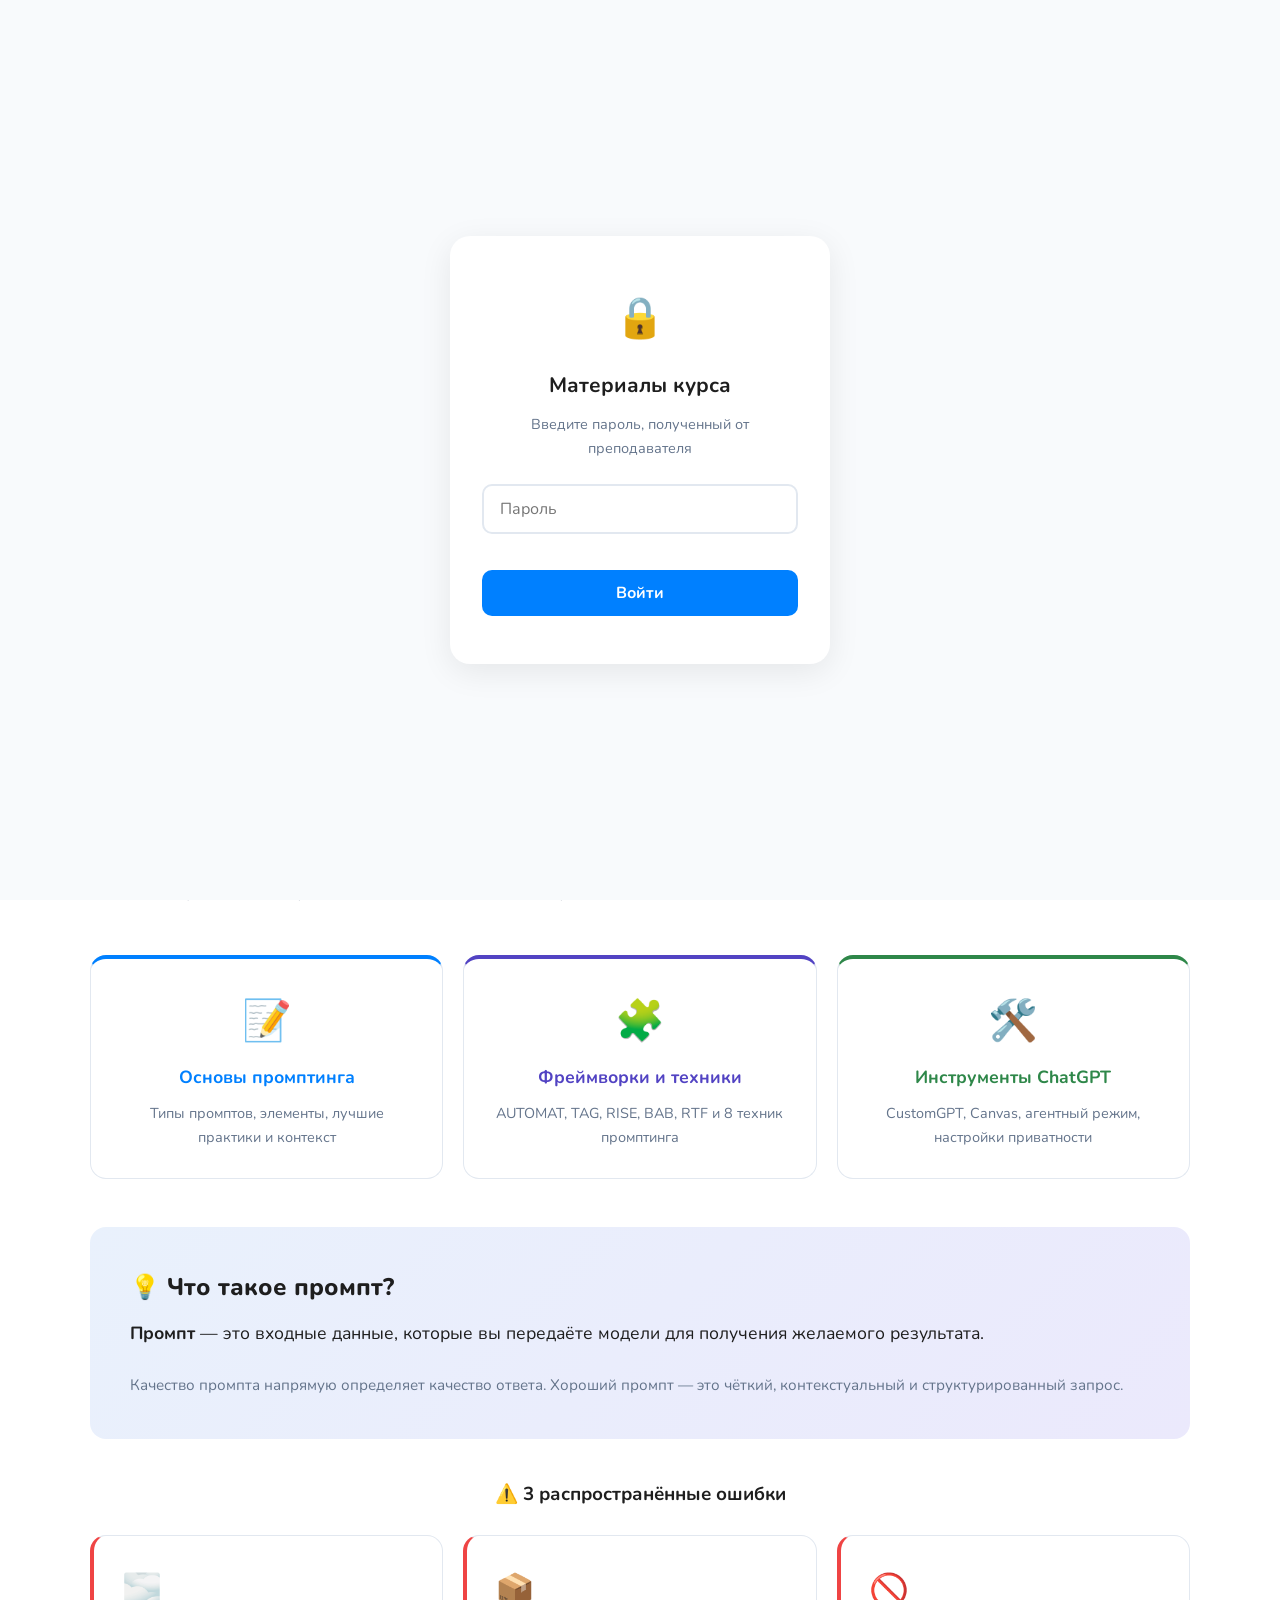
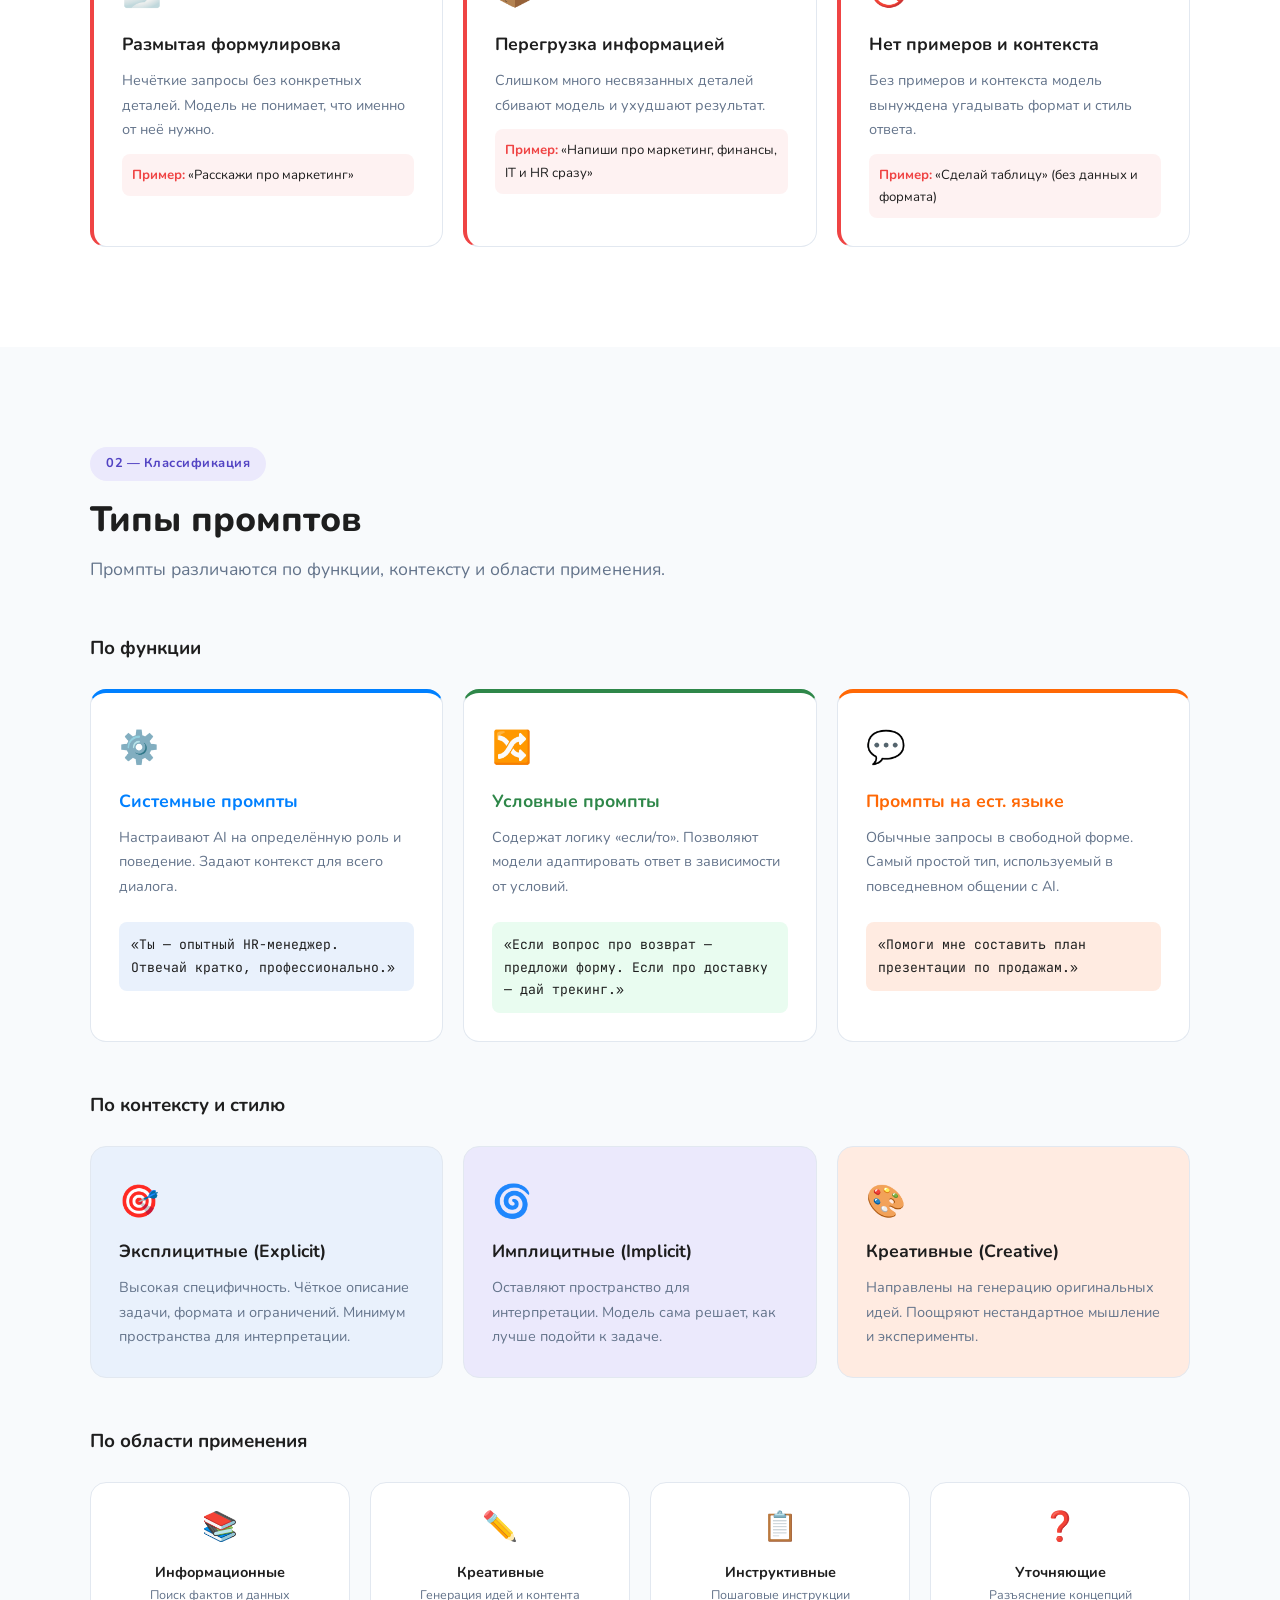
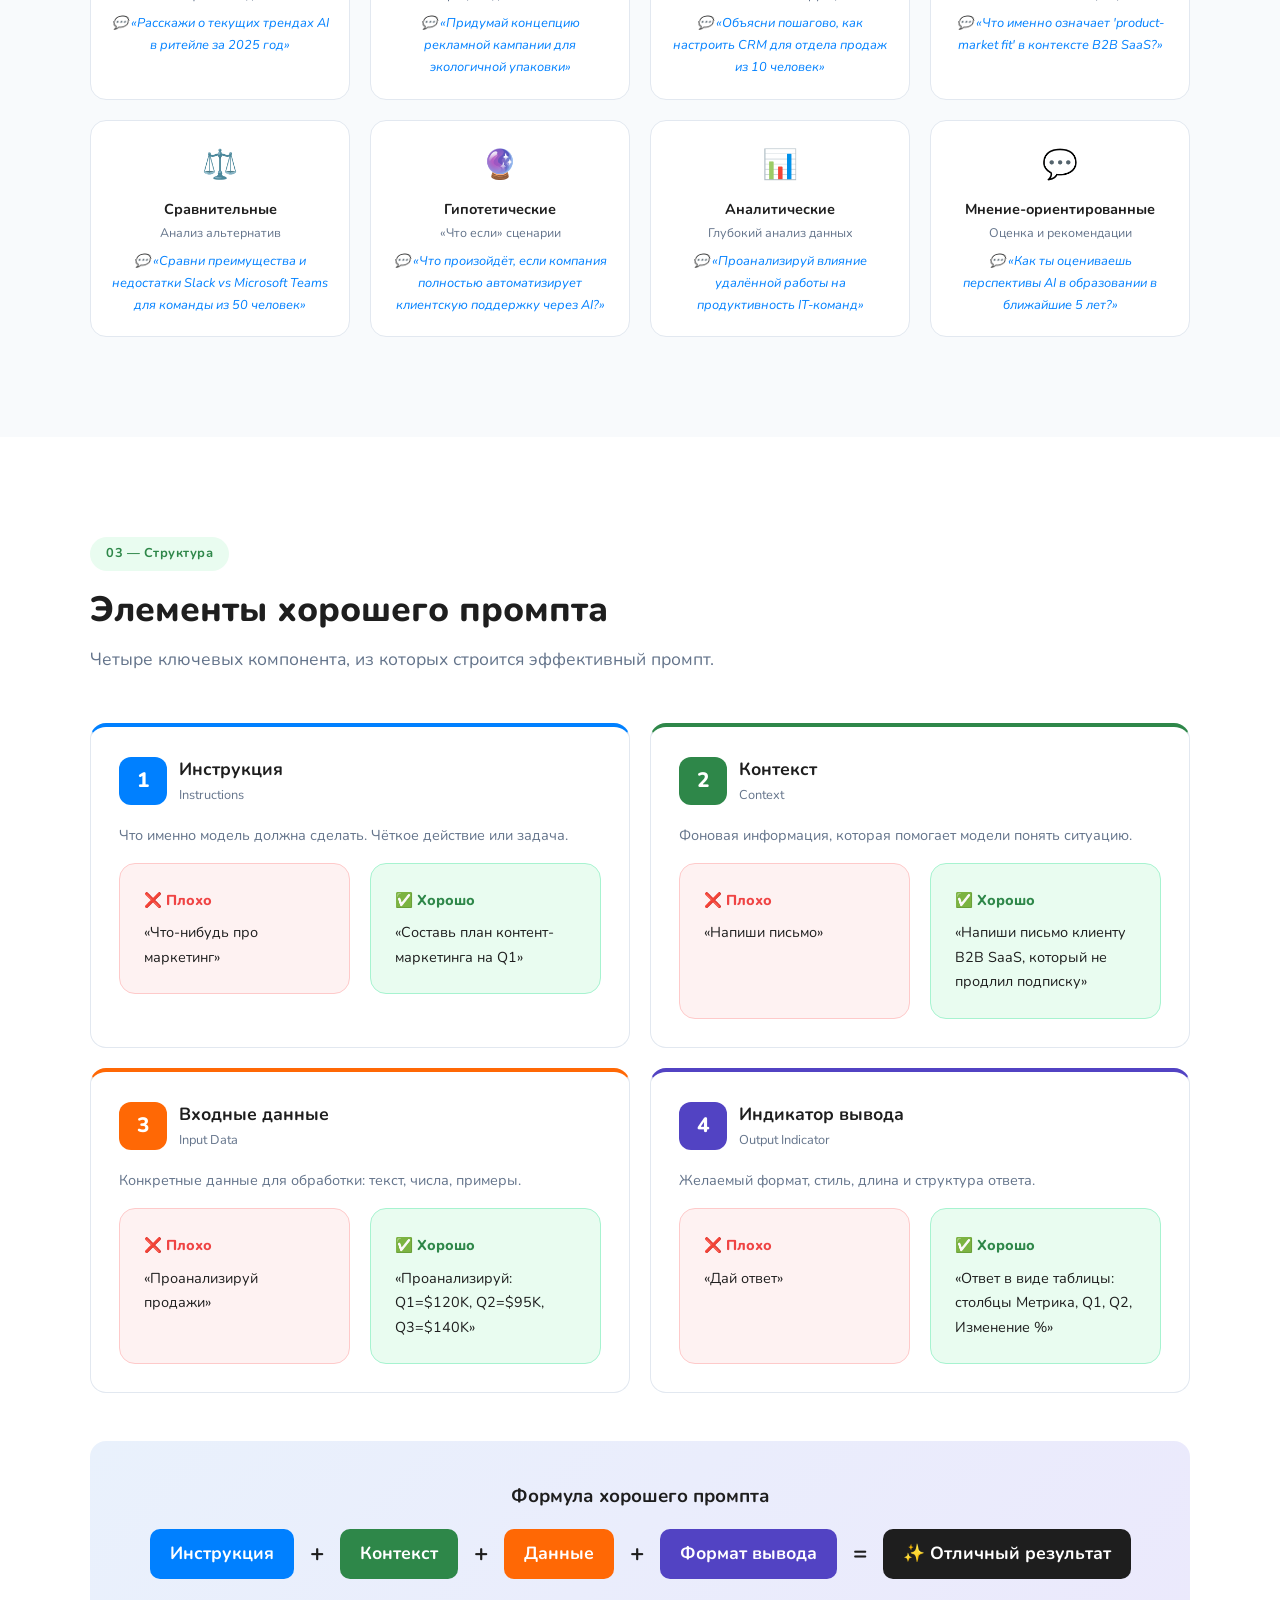
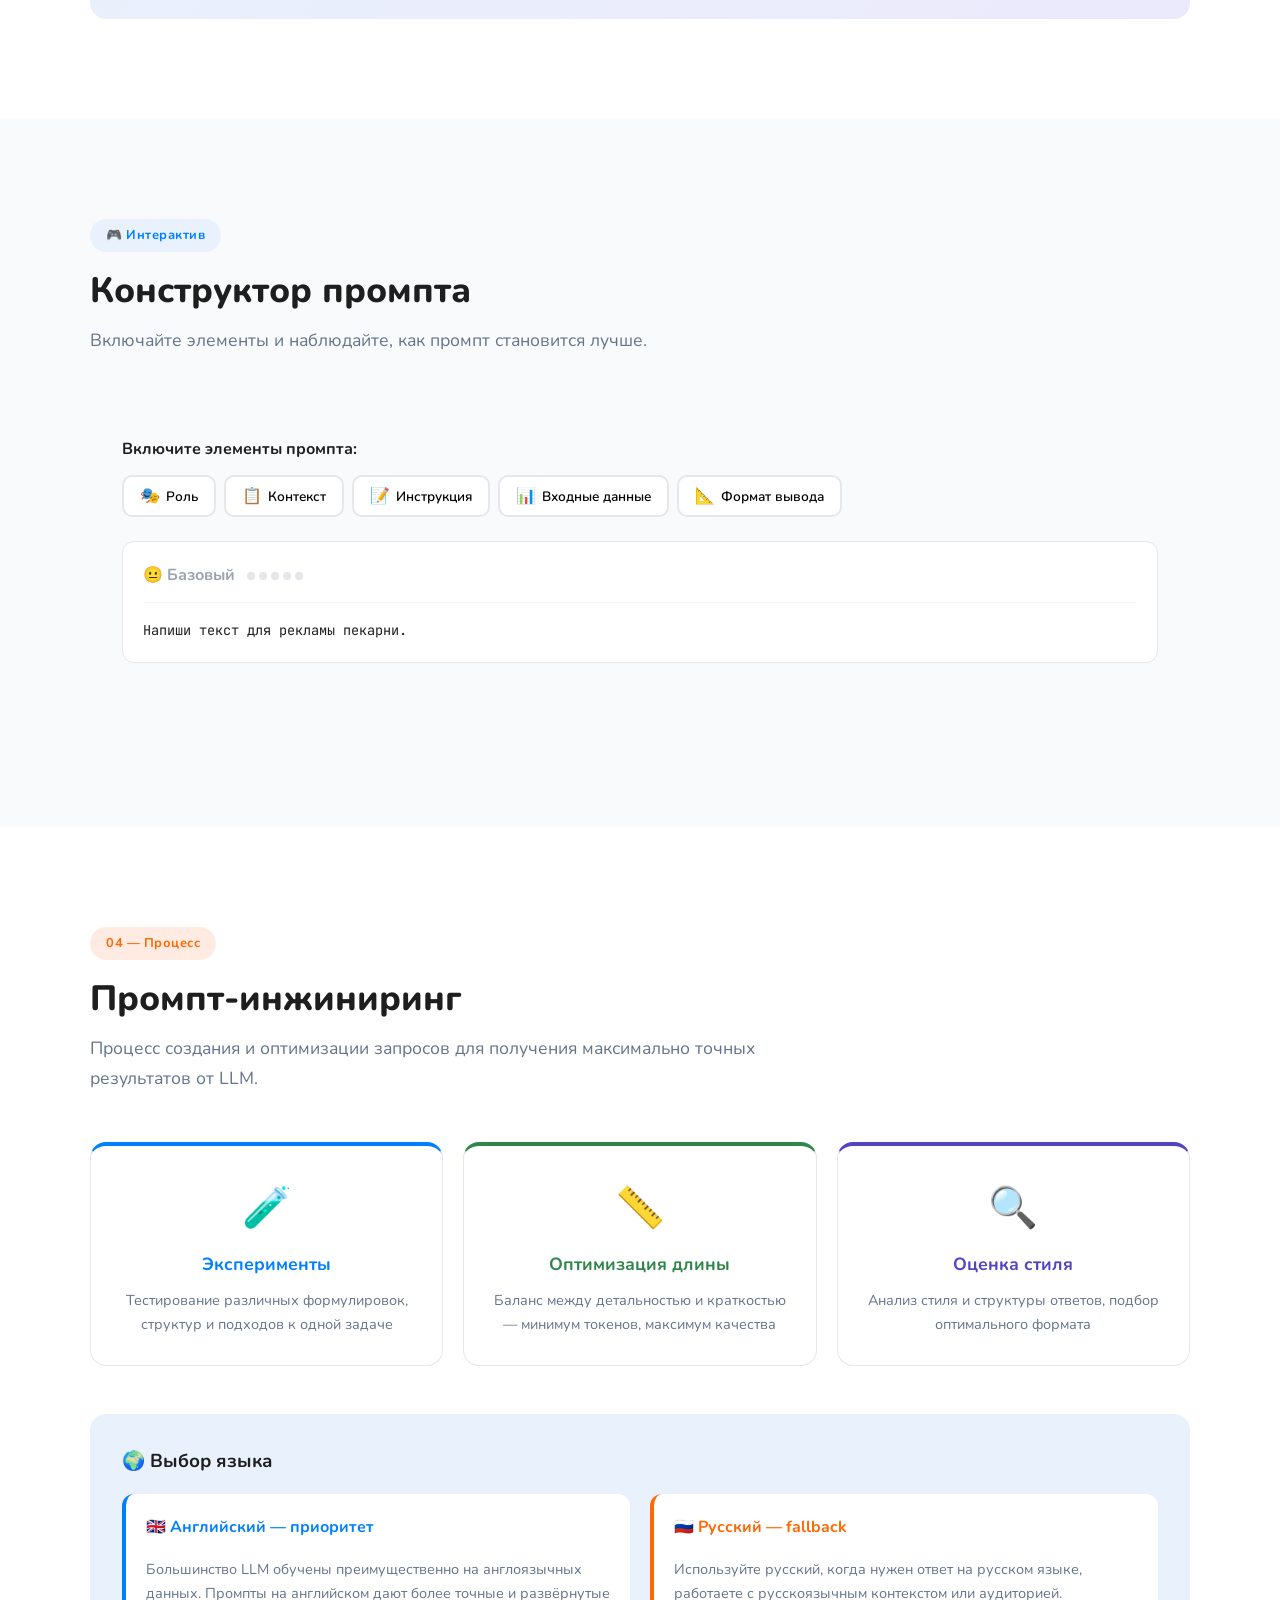
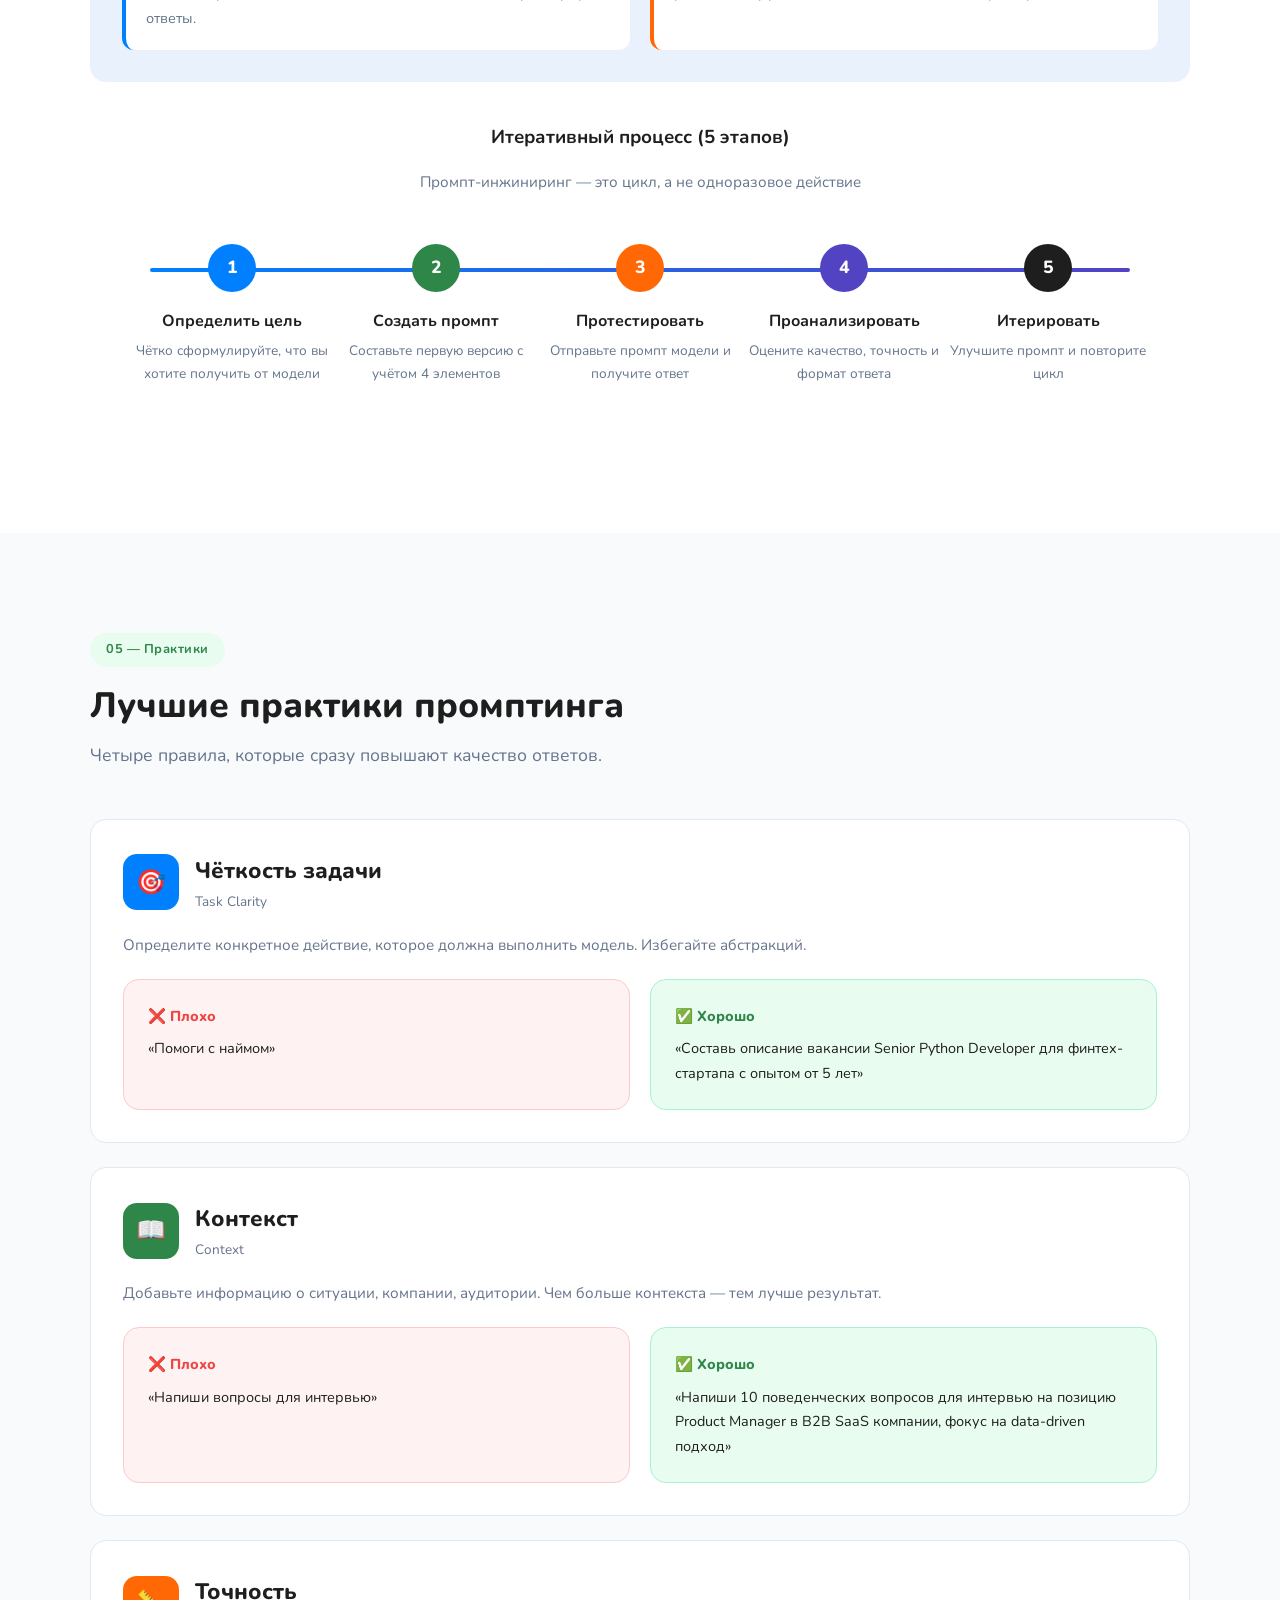
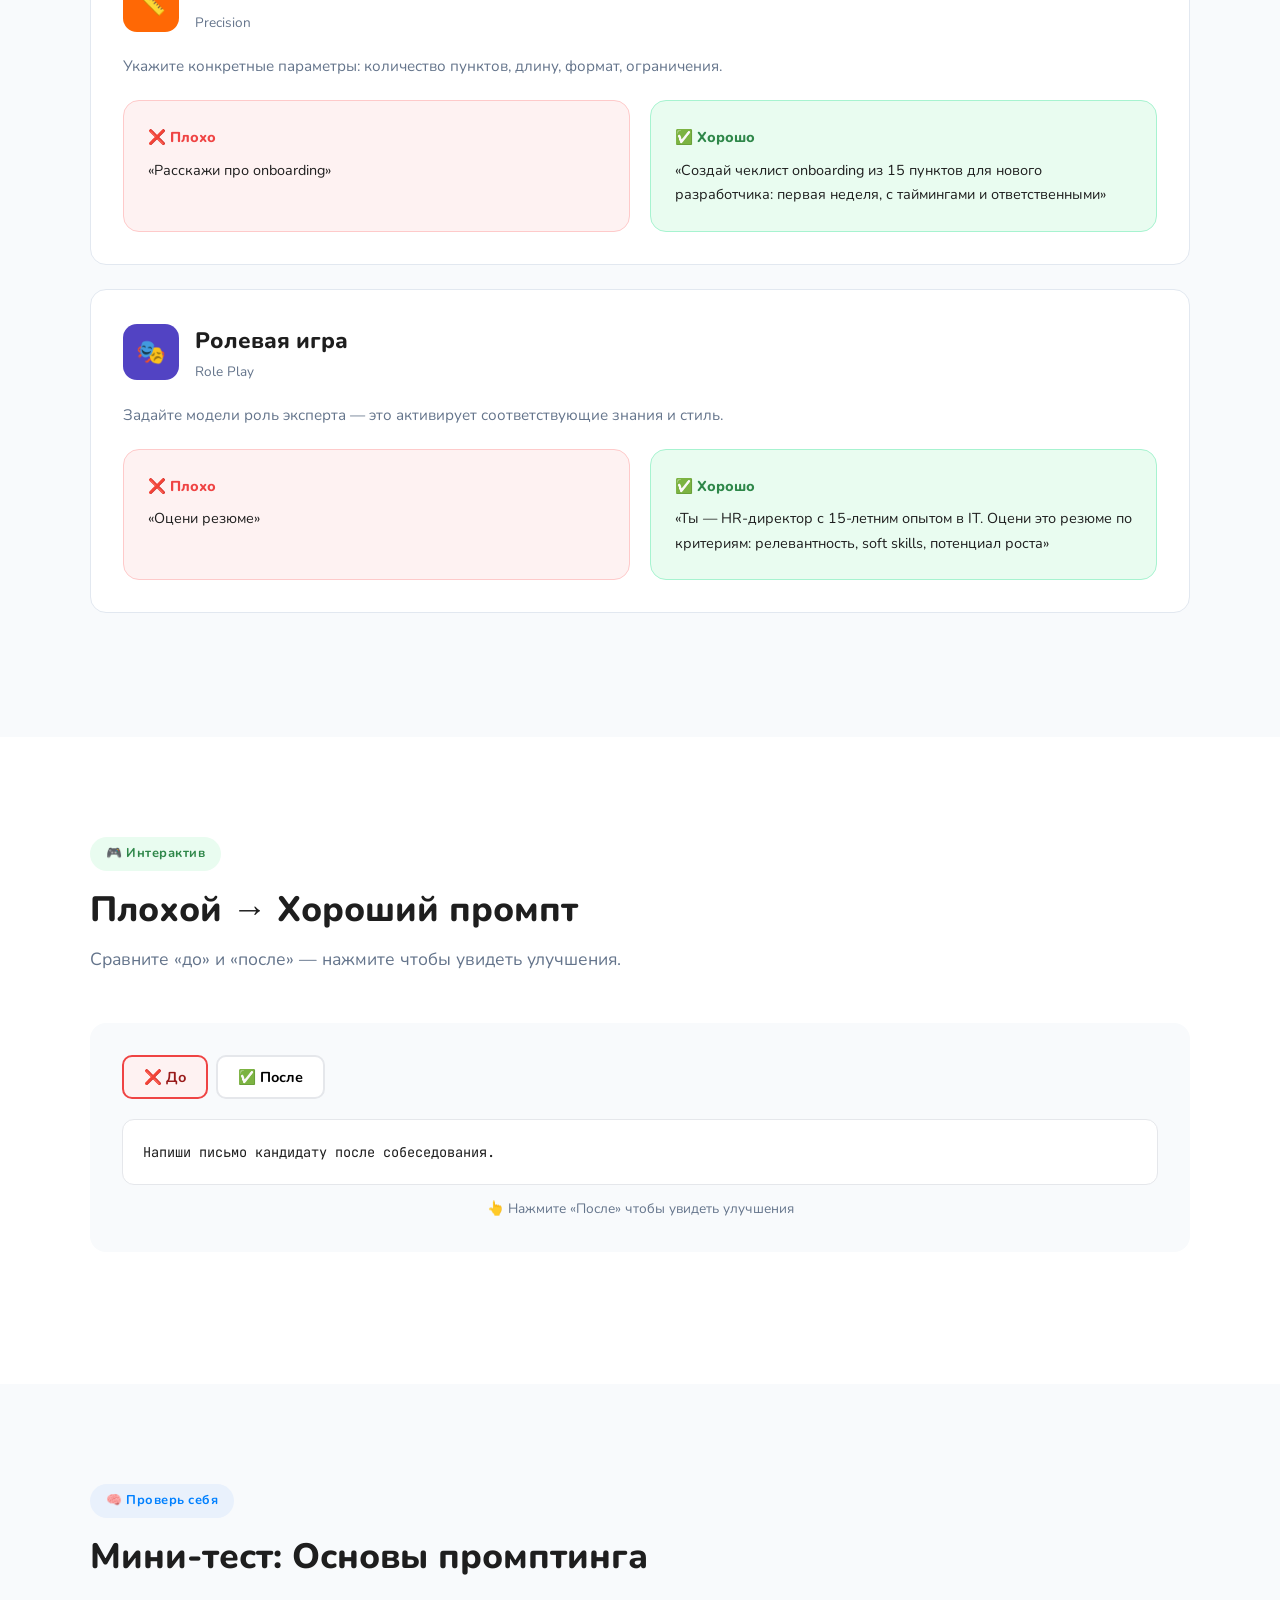
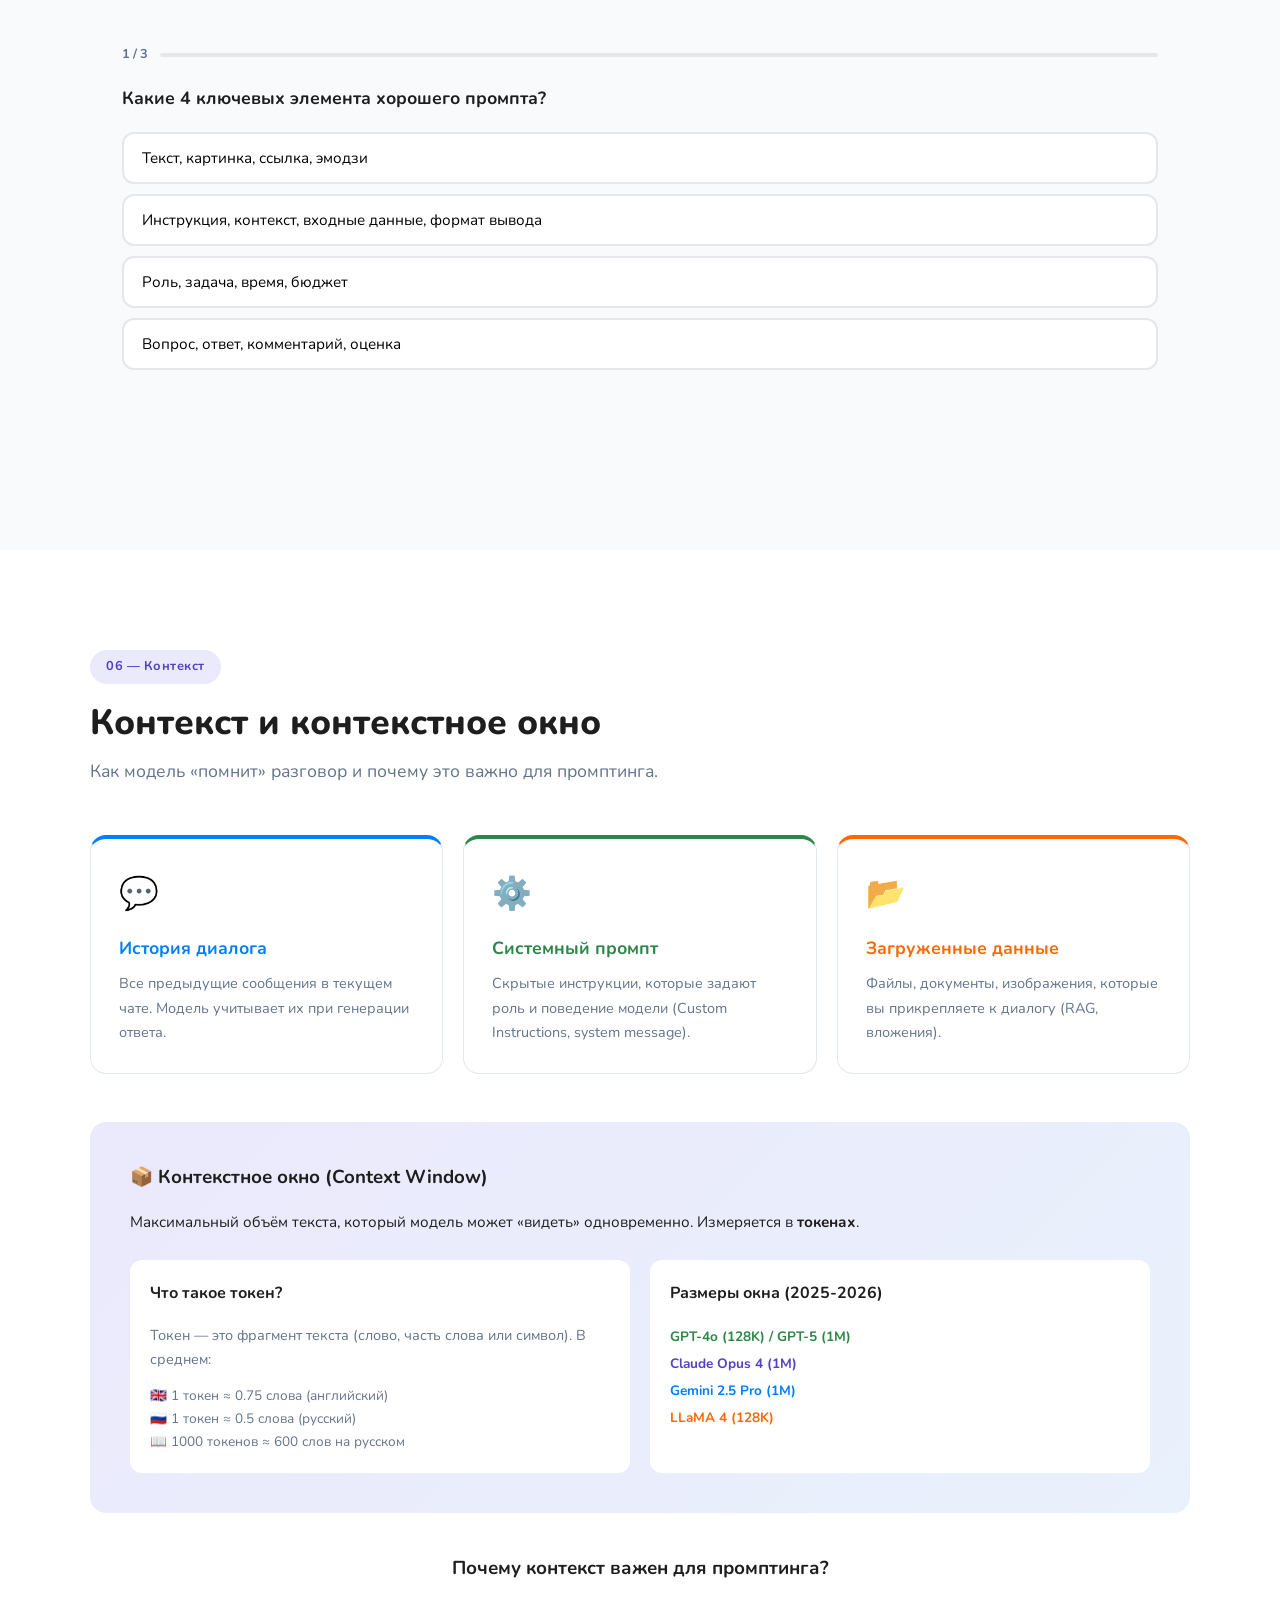
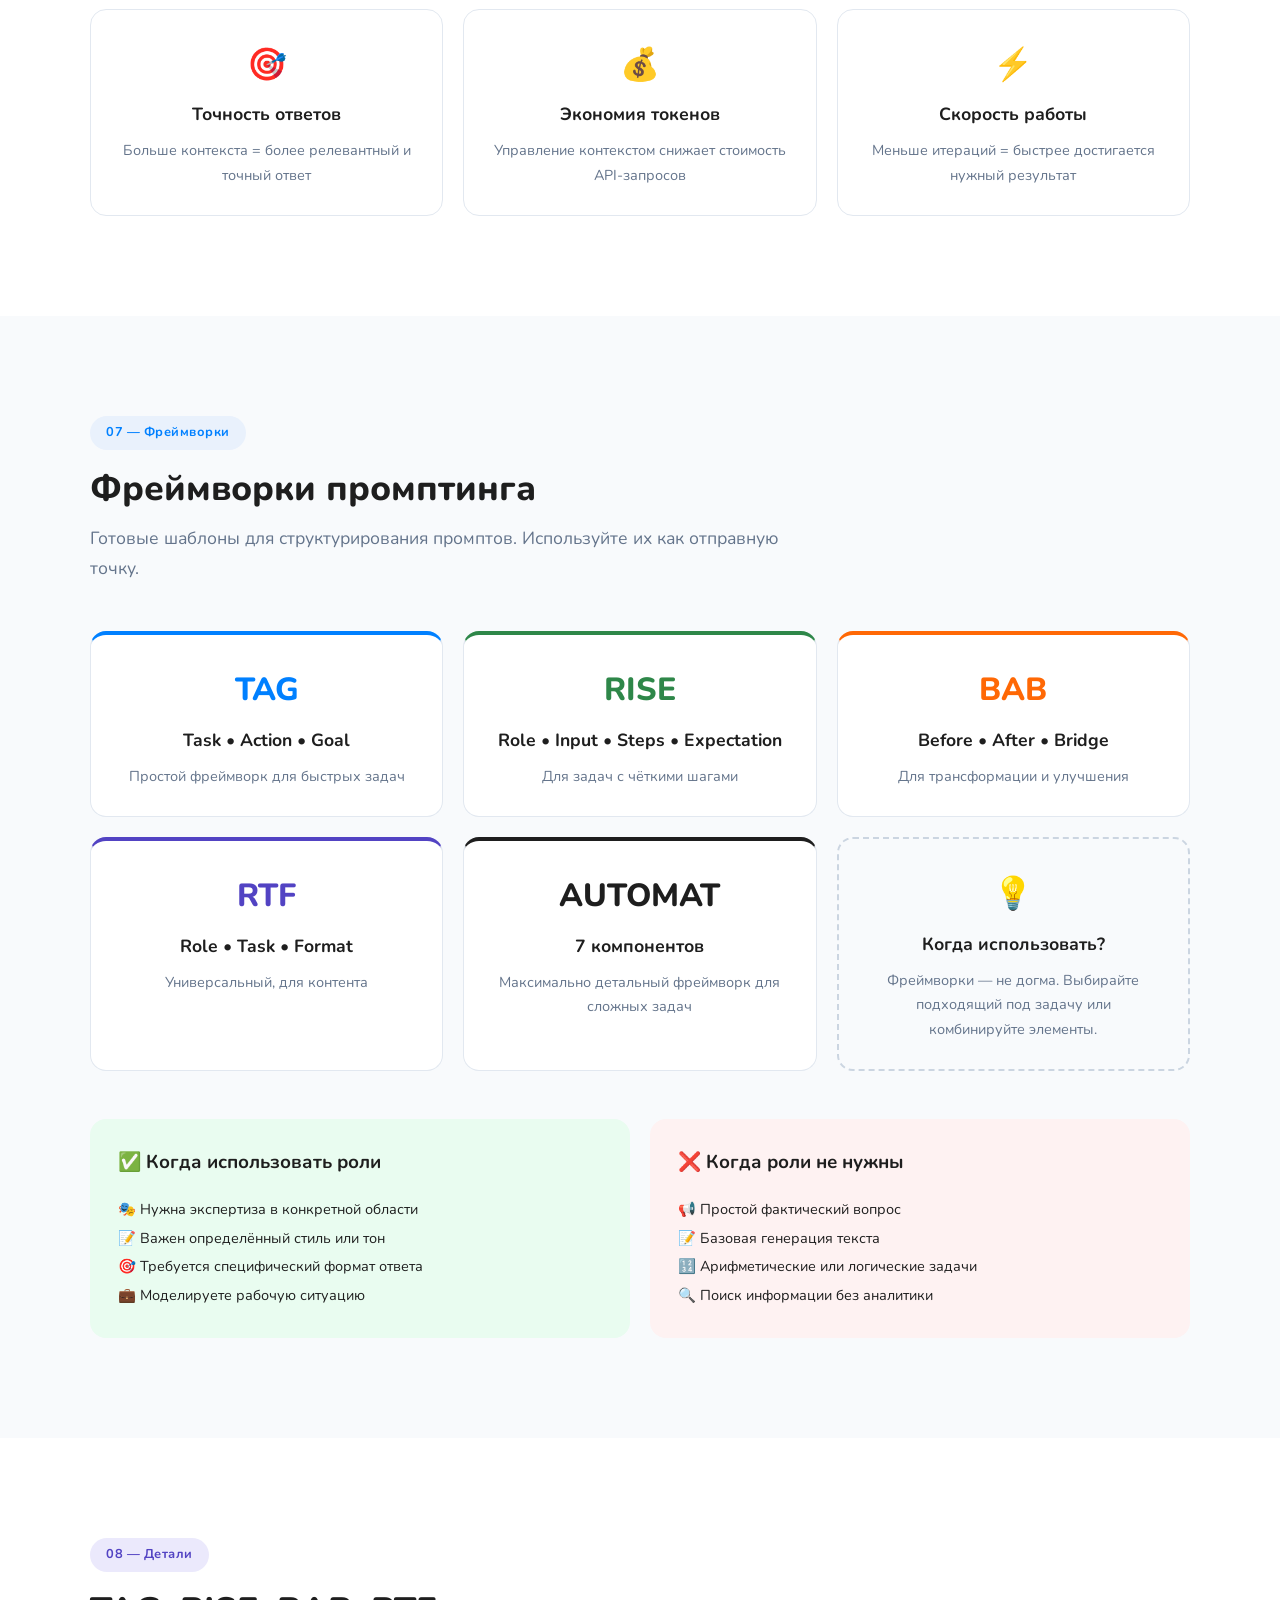
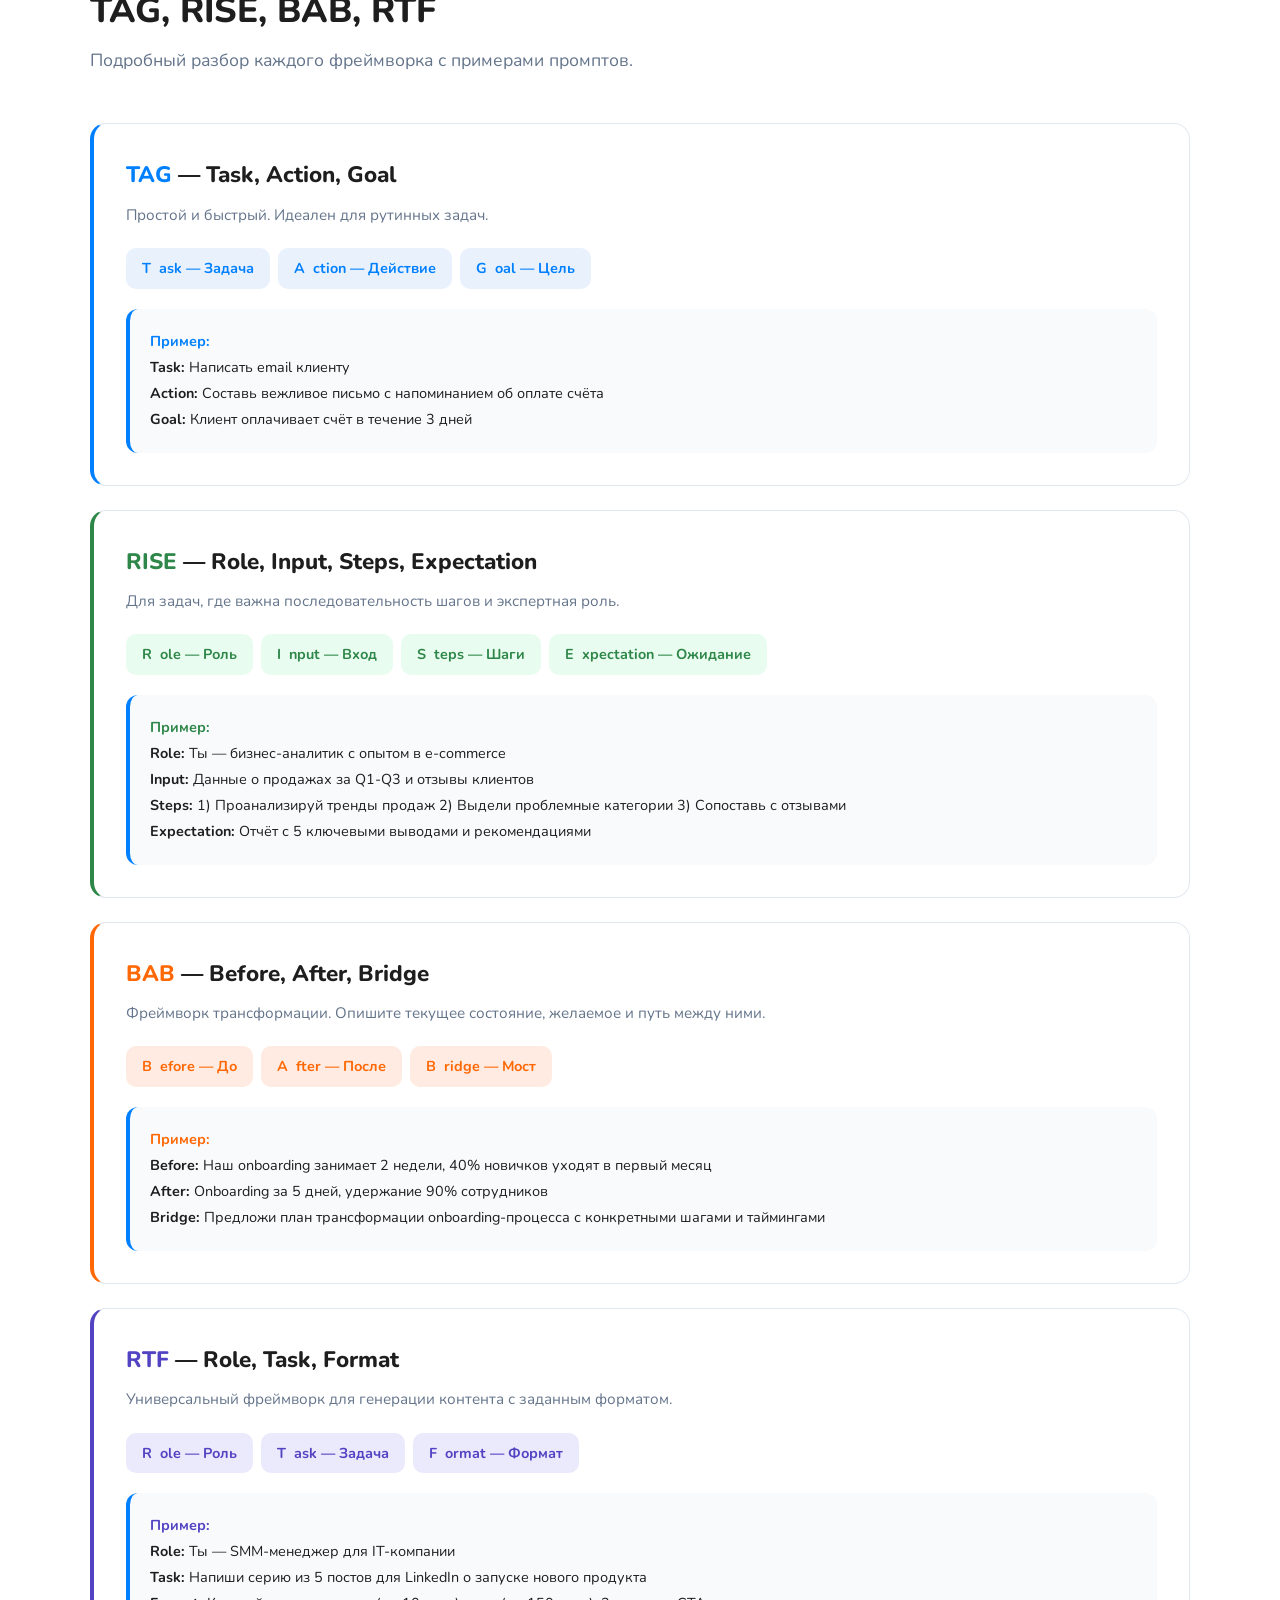
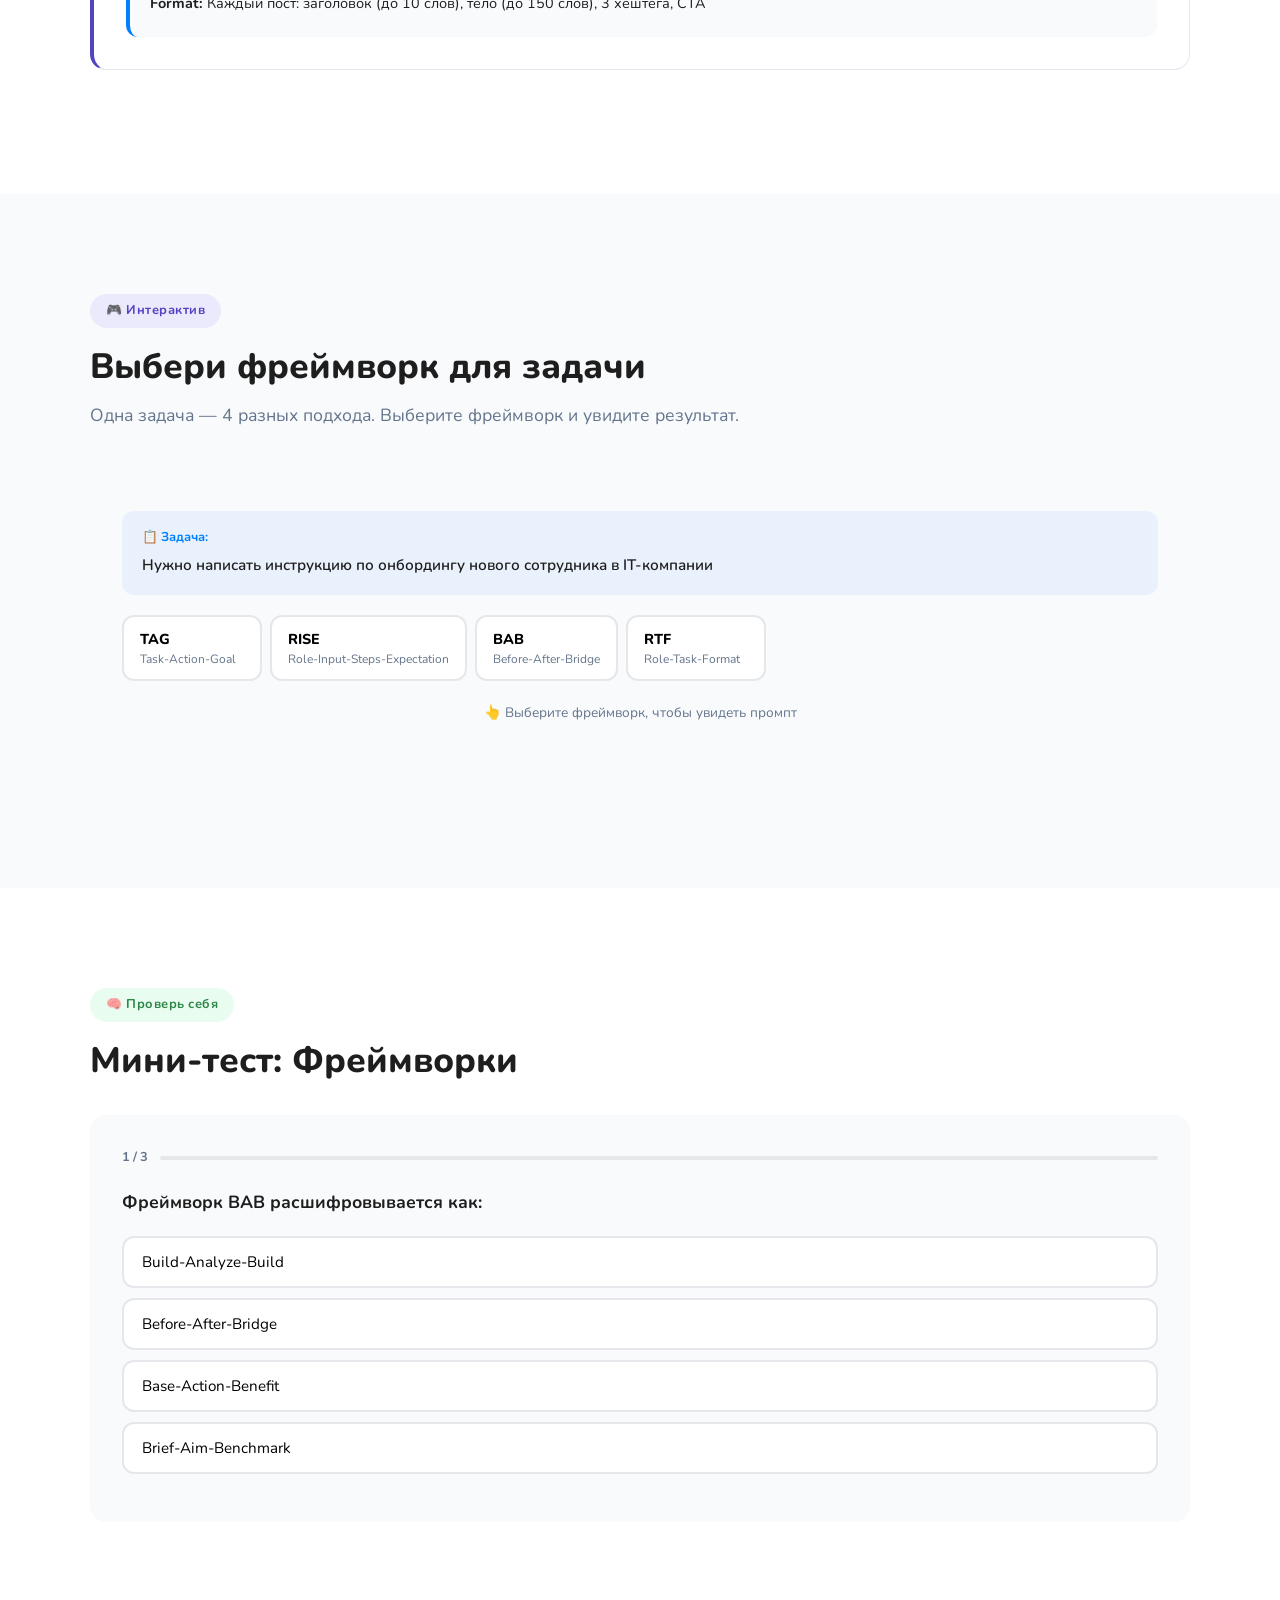
==== docs/lesson-02/index.html @ c6f98d3c "Add image lightbox (click to zoom) to L1 and L2 All section images get cursor:zoom-in and click open" ====
<!DOCTYPE html>
<html lang="ru">
<head>
<meta charset="UTF-8">
<meta name="viewport" content="width=device-width, initial-scale=1.0">
<title>Урок 2 — Промпт-инжиниринг</title>
<link href="https://fonts.googleapis.com/css2?family=Nunito:wght@400;600;700;800&family=JetBrains+Mono:wght@400;500&display=swap" rel="stylesheet">
<link rel="stylesheet" href="interactive.css">
<style>
:root {
    --blue: #0080ff;
    --blue-dark: #0060cc;
    --blue-light: #e9f1fc;
    --green: #2e8749;
    --green-light: #e9fcf0;
    --orange: #ff6805;
    --orange-light: #ffebe1;
    --purple: #5243c3;
    --purple-light: #ebe9fc;
    --dark: #1e1e1e;
    --gray: #64748B;
    --gray-light: #9CA3AF;
    --bg: #F8FAFC;
    --white: #FFFFFF;
    --radius: 16px;
    --shadow: 0 4px 24px rgba(0,0,0,0.08);
    --red: #EF4444;
    --red-light: #FEF2F2;
}
*, *::before, *::after { box-sizing: border-box; margin: 0; padding: 0; }
body { font-family: 'Nunito', sans-serif; color: var(--dark); line-height: 1.7; background: var(--white); }
a { color: var(--blue); text-decoration: none; }

/* ── Nav ── */
.top-nav {
    position: fixed; top: 0; left: 0; right: 0; z-index: 100;
    background: rgba(255,255,255,0.95); backdrop-filter: blur(10px);
    border-bottom: 1px solid #E2E8F0;
}
.nav-inner {
    max-width: 1200px; margin: 0 auto; padding: 12px 24px;
    display: flex; align-items: center; justify-content: space-between;
}
.nav-logo { font-weight: 800; font-size: 1.1rem; color: var(--blue); }
.nav-links { display: flex; gap: 24px; font-size: 0.85rem; font-weight: 600; color: var(--gray); }
.nav-links a { color: var(--gray); transition: color 0.2s; }
.nav-links a:hover { color: var(--blue); }
.progress-track { height: 3px; background: #E2E8F0; }
.progress-fill { height: 3px; background: linear-gradient(90deg, var(--blue), var(--purple)); width: 0%; transition: width 0.3s; }

/* ── Section base ── */
.section { padding: 100px 24px; }
.section:nth-child(odd) { background: var(--white); }
.section:nth-child(even) { background: var(--bg); }
.section-inner { max-width: 1100px; margin: 0 auto; }
.section-badge {
    display: inline-flex; align-items: center; gap: 8px;
    padding: 6px 16px; border-radius: 50px;
    font-size: 0.8rem; font-weight: 700; letter-spacing: 0.5px;
    margin-bottom: 16px;
}
.section-title { font-size: 2.2rem; font-weight: 800; margin-bottom: 12px; line-height: 1.3; }
.section-subtitle { font-size: 1.1rem; color: var(--gray); margin-bottom: 48px; max-width: 700px; }

/* ── Hero ── */
.hero {
    background: linear-gradient(135deg, #0a0a1a 0%, #1a1a3e 50%, #0d0d2b 100%);
    color: white; padding: 160px 24px 100px; text-align: center;
    position: relative; overflow: hidden;
}
.hero::before {
    content: ''; position: absolute; top: -200px; right: -200px;
    width: 600px; height: 600px; border-radius: 50%;
    background: radial-gradient(circle, rgba(0,128,255,0.15) 0%, transparent 70%);
}
.hero::after {
    content: ''; position: absolute; bottom: -150px; left: -150px;
    width: 400px; height: 400px; border-radius: 50%;
    background: radial-gradient(circle, rgba(82,67,195,0.12) 0%, transparent 70%);
}
.hero-inner { max-width: 900px; margin: 0 auto; position: relative; z-index: 1; }
.hero-badge {
    display: inline-block; padding: 8px 20px; border-radius: 50px;
    background: rgba(0,128,255,0.15); border: 1px solid rgba(0,128,255,0.3);
    color: #6db8ff; font-size: 0.85rem; font-weight: 700; margin-bottom: 24px;
}
.hero h1 { font-size: 3rem; font-weight: 800; margin-bottom: 16px; line-height: 1.2; }
.hero p { font-size: 1.15rem; color: rgba(255,255,255,0.7); max-width: 600px; margin: 0 auto 48px; }

/* Stats row */
.stats-row { display: grid; grid-template-columns: repeat(4, 1fr); gap: 16px; margin-top: 48px; }
.stat-card {
    background: rgba(255,255,255,0.05); border: 1px solid rgba(255,255,255,0.1);
    border-radius: var(--radius); padding: 24px 16px; text-align: center;
}
.stat-number { font-size: 2.2rem; font-weight: 800; color: var(--orange); }
.stat-label { font-size: 0.85rem; color: rgba(255,255,255,0.6); margin-top: 4px; }

/* ── Cards grid ── */
.cards-grid { display: grid; gap: 20px; }
.cards-2 { grid-template-columns: repeat(2, 1fr); }
.cards-3 { grid-template-columns: repeat(3, 1fr); }
.cards-4 { grid-template-columns: repeat(4, 1fr); }
.card {
    background: var(--white); border-radius: var(--radius); padding: 28px;
    border: 1px solid #E2E8F0; transition: transform 0.2s, box-shadow 0.2s;
}
.card:hover { transform: translateY(-4px); box-shadow: var(--shadow); }
.card-icon { font-size: 2rem; margin-bottom: 12px; }
.card-title { font-size: 1.1rem; font-weight: 700; margin-bottom: 8px; }
.card-text { font-size: 0.9rem; color: var(--gray); }
.card-accent { border-left: 4px solid; }
.card-accent.blue { border-color: var(--blue); }
.card-accent.green { border-color: var(--green); }
.card-accent.orange { border-color: var(--orange); }
.card-accent.purple { border-color: var(--purple); }

/* ── Tree diagram ── */
.tree { text-align: center; }
.tree-root {
    display: inline-block; padding: 16px 32px; border-radius: 12px;
    background: var(--blue); color: white; font-weight: 700; font-size: 1.2rem;
    margin-bottom: 0;
}
.tree-connector { width: 3px; height: 40px; background: var(--blue); margin: 0 auto; }
.tree-branches { display: flex; justify-content: center; gap: 32px; position: relative; }
.tree-branches::before {
    content: ''; position: absolute; top: 0; left: 16.66%; right: 16.66%;
    height: 3px; background: #CBD5E1;
}
.tree-branch {
    flex: 1; max-width: 320px; text-align: center; position: relative; padding-top: 40px;
}
.tree-branch::before {
    content: ''; position: absolute; top: 0; left: 50%;
    width: 3px; height: 40px; background: #CBD5E1;
}
.branch-head {
    padding: 12px 20px; border-radius: 10px; font-weight: 700;
    margin-bottom: 12px; font-size: 0.95rem;
}
.branch-body { font-size: 0.85rem; color: var(--gray); margin-bottom: 12px; }
.branch-examples { display: flex; flex-wrap: wrap; gap: 6px; justify-content: center; }
.branch-tag {
    padding: 4px 10px; border-radius: 6px; font-size: 0.75rem; font-weight: 600;
    background: #F1F5F9; color: var(--dark);
}

/* ── Comparison ── */
.comparison { display: grid; grid-template-columns: 1fr 80px 1fr; gap: 0; align-items: start; }
.comp-col { padding: 32px; border-radius: var(--radius); }
.comp-col h3 { font-size: 1.3rem; margin-bottom: 16px; }
.comp-vs {
    display: flex; align-items: center; justify-content: center;
    font-size: 1.5rem; font-weight: 800; color: var(--gray-light);
}
.comp-list { list-style: none; }
.comp-list li { padding: 8px 0; border-bottom: 1px solid #F1F5F9; font-size: 0.95rem; }
.comp-list li:last-child { border: none; }

/* ── Flowchart ── */
.flowchart { display: flex; flex-direction: column; align-items: center; gap: 0; }
.flow-box {
    padding: 14px 24px; border-radius: 10px; font-weight: 600;
    text-align: center; max-width: 400px; font-size: 0.9rem;
}
.flow-arrow {
    width: 3px; height: 32px; background: #CBD5E1; position: relative;
}
.flow-arrow::after {
    content: ''; position: absolute; bottom: 0; left: -4px;
    border-left: 5px solid transparent; border-right: 5px solid transparent;
    border-top: 8px solid #CBD5E1;
}

/* ── Timeline horizontal ── */
.timeline-h { display: flex; justify-content: space-between; position: relative; padding: 0 40px; margin: 48px 0; }
.timeline-h::before {
    content: ''; position: absolute; top: 24px; left: 60px; right: 60px;
    height: 4px; background: linear-gradient(90deg, var(--blue), var(--purple));
    border-radius: 2px;
}
.tl-step { text-align: center; flex: 1; position: relative; }
.tl-dot {
    width: 48px; height: 48px; border-radius: 50%; margin: 0 auto 16px;
    display: flex; align-items: center; justify-content: center;
    font-weight: 800; color: white; font-size: 1.1rem; position: relative; z-index: 1;
}
.tl-title { font-weight: 700; margin-bottom: 4px; }
.tl-desc { font-size: 0.85rem; color: var(--gray); max-width: 200px; margin: 0 auto; }

/* ── Steps ── */
.steps { display: flex; flex-direction: column; gap: 0; }
.step {
    display: grid; grid-template-columns: 80px 1fr; gap: 24px;
    padding: 32px 0; border-bottom: 1px solid #E2E8F0;
}
.step:last-child { border: none; }
.step-num {
    width: 56px; height: 56px; border-radius: 14px;
    display: flex; align-items: center; justify-content: center;
    font-size: 1.3rem; font-weight: 800; color: white;
}
.step-content h3 { font-size: 1.15rem; margin-bottom: 8px; }
.step-content p { font-size: 0.95rem; color: var(--gray); }
.step-visual {
    margin-top: 16px; padding: 20px; background: #F8FAFC;
    border-radius: 12px; font-family: 'JetBrains Mono', monospace;
    font-size: 0.85rem;
}

/* ── Table ── */
.styled-table { width: 100%; border-collapse: separate; border-spacing: 0; border-radius: var(--radius); overflow: hidden; box-shadow: var(--shadow); }
.styled-table th { background: var(--blue); color: white; padding: 16px 20px; text-align: left; font-weight: 700; }
.styled-table td { padding: 14px 20px; border-bottom: 1px solid #E2E8F0; font-size: 0.9rem; }
.styled-table tr:nth-child(even) td { background: var(--bg); }
.styled-table tr:last-child td { border-bottom: none; }

/* ── CTA / highlight block ── */
.cta-block {
    text-align: center; padding: 80px 24px;
    background: linear-gradient(135deg, var(--blue-light) 0%, var(--purple-light) 100%);
    border-radius: var(--radius);
}
.cta-block h2 { font-size: 2rem; margin-bottom: 12px; }
.cta-block p { color: var(--gray); margin-bottom: 32px; }

/* ── Framework card (special) ── */
.fw-card {
    background: var(--white); border-radius: var(--radius); padding: 32px;
    border: 1px solid #E2E8F0; margin-bottom: 24px;
}
.fw-card h3 { font-size: 1.4rem; font-weight: 800; margin-bottom: 8px; }
.fw-card .fw-sub { font-size: 0.95rem; color: var(--gray); margin-bottom: 20px; }
.fw-letters { display: flex; gap: 8px; flex-wrap: wrap; margin-bottom: 20px; }
.fw-letter {
    display: inline-flex; align-items: center; gap: 8px;
    padding: 8px 16px; border-radius: 10px; font-weight: 700; font-size: 0.9rem;
}
.fw-example {
    background: var(--bg); border-radius: 12px; padding: 20px;
    font-size: 0.9rem; line-height: 1.8; border-left: 4px solid var(--blue);
}
.fw-example .label { font-weight: 700; color: var(--blue); }

/* ── Good/Bad comparison ── */
.good-bad { display: grid; grid-template-columns: 1fr 1fr; gap: 20px; }
.good-box, .bad-box {
    border-radius: var(--radius); padding: 24px; font-size: 0.9rem;
}
.bad-box { background: var(--red-light); border: 1px solid #FECACA; }
.bad-box .gb-label { color: var(--red); font-weight: 800; margin-bottom: 8px; }
.good-box { background: var(--green-light); border: 1px solid #A7F3D0; }
.good-box .gb-label { color: var(--green); font-weight: 800; margin-bottom: 8px; }

/* ── Technique card ── */
.tech-card {
    background: var(--white); border-radius: var(--radius); padding: 28px;
    border: 1px solid #E2E8F0; transition: transform 0.2s, box-shadow 0.2s;
}
.tech-card:hover { transform: translateY(-4px); box-shadow: var(--shadow); }
.tech-num {
    display: inline-flex; align-items: center; justify-content: center;
    width: 36px; height: 36px; border-radius: 10px; font-weight: 800; color: white;
    font-size: 0.9rem; margin-bottom: 12px;
}
.tech-name { font-size: 1.05rem; font-weight: 700; margin-bottom: 4px; }
.tech-name-en { font-size: 0.8rem; color: var(--gray); margin-bottom: 8px; }
.tech-desc { font-size: 0.85rem; color: var(--gray); margin-bottom: 12px; }
.tech-example {
    background: var(--bg); border-radius: 8px; padding: 12px 16px;
    font-size: 0.82rem; font-family: 'JetBrains Mono', monospace;
}

/* ── Utility ── */
.text-blue { color: var(--blue); }
.text-green { color: var(--green); }
.text-orange { color: var(--orange); }
.text-purple { color: var(--purple); }
.bg-blue-light { background: var(--blue-light); }
.bg-green-light { background: var(--green-light); }
.bg-orange-light { background: var(--orange-light); }
.bg-purple-light { background: var(--purple-light); }
.mb-16 { margin-bottom: 16px; }
.mb-24 { margin-bottom: 24px; }
.mb-48 { margin-bottom: 48px; }
.mt-48 { margin-top: 48px; }
.bold { font-weight: 700; }

/* ── Responsive ── */
@media (max-width: 768px) {
    .hero h1 { font-size: 2rem; }
    .stats-row { grid-template-columns: repeat(2, 1fr); }
    .cards-3, .cards-4 { grid-template-columns: 1fr; }
    .cards-2 { grid-template-columns: 1fr; }
    .comparison { grid-template-columns: 1fr; }
    .comp-vs { padding: 16px 0; }
    .good-bad { grid-template-columns: 1fr; }
    .tree-branches { flex-direction: column; align-items: center; }
    .tree-branches::before { display: none; }
    .tree-branch::before { display: none; }
    .tree-branch { padding-top: 16px; }
    .timeline-h { flex-direction: column; gap: 24px; padding: 0; }
    .timeline-h::before { display: none; }
    .step { grid-template-columns: 56px 1fr; }
    .nav-links { display: none; }
    .section { padding: 60px 16px; }
    .section-title { font-size: 1.6rem; }
    .fw-letters { flex-direction: column; }
}
/* ═══ Lightbox ═══ */
.zoomable { cursor: zoom-in; transition: opacity 0.2s; border-radius: 8px; }
.zoomable:hover { opacity: 0.85; }
.lightbox-overlay { display:none; position:fixed; inset:0; background:rgba(0,0,0,0.85); z-index:9999; cursor:zoom-out; justify-content:center; align-items:center; padding:24px; }
.lightbox-overlay.active { display:flex; }
.lightbox-overlay img { max-width:95vw; max-height:95vh; border-radius:12px; box-shadow:0 8px 48px rgba(0,0,0,0.5); }
.lightbox-close { position:absolute; top:16px; right:24px; color:white; font-size:2rem; cursor:pointer; z-index:10000; opacity:0.7; }
.lightbox-close:hover { opacity:1; }
</style>
</head>
<body>

<!-- ═══ PASSWORD GATE ═══ -->
<div id="pw-gate" style="display:flex; align-items:center; justify-content:center; min-height:100vh; background:var(--bg); position:fixed; inset:0; z-index:9999;">
    <div style="text-align:center; max-width:380px; padding:48px 32px; background:white; border-radius:20px; box-shadow:0 8px 32px rgba(0,0,0,0.08);">
        <div style="font-size:2.5rem; margin-bottom:16px;">&#x1f512;</div>
        <h2 style="font-size:1.3rem; margin-bottom:8px;">Материалы курса</h2>
        <p style="color:var(--gray); font-size:0.9rem; margin-bottom:24px;">Введите пароль, полученный от преподавателя</p>
        <input id="pw-input" type="password" placeholder="Пароль" autocomplete="off"
            style="width:100%; padding:12px 16px; border:2px solid #E2E8F0; border-radius:10px; font-size:1rem; font-family:Nunito,sans-serif; outline:none; transition:border-color 0.2s;"
            onfocus="this.style.borderColor='var(--blue)'" onblur="this.style.borderColor='#E2E8F0'">
        <div id="pw-error" style="color:#EF4444; font-size:0.8rem; margin-top:8px; min-height:1.2em;"></div>
        <button id="pw-btn" style="width:100%; margin-top:12px; padding:12px; background:var(--blue); color:white; border:none; border-radius:10px; font-size:1rem; font-weight:700; font-family:Nunito,sans-serif; cursor:pointer;">
            Войти
        </button>
    </div>
</div>
<script>
(function(){
    var params = new URLSearchParams(window.location.search);
    var gate = document.getElementById('pw-gate');
    if (params.get('embed') === 'true') { gate.style.display = 'none'; return; }
    var HASH = '4d14366ce43d6a20cf0576ec17e3973b1afc4fdb98df73a9dc0a6791b6fcb030';
    var STORAGE_KEY = 'practico_pw_ok';
    if (sessionStorage.getItem(STORAGE_KEY) === '1') { gate.style.display = 'none'; return; }
    async function sha256(str) {
        var buf = await crypto.subtle.digest('SHA-256', new TextEncoder().encode(str));
        return Array.from(new Uint8Array(buf)).map(function(b){return b.toString(16).padStart(2,'0')}).join('');
    }
    async function check() {
        var val = document.getElementById('pw-input').value.trim();
        if (!val) return;
        var h = await sha256(val);
        if (h === HASH) { sessionStorage.setItem(STORAGE_KEY, '1'); gate.style.display = 'none'; }
        else { document.getElementById('pw-error').textContent = 'Неверный пароль'; document.getElementById('pw-input').style.borderColor = '#EF4444'; }
    }
    document.getElementById('pw-btn').addEventListener('click', check);
    document.getElementById('pw-input').addEventListener('keydown', function(e){ if (e.key === 'Enter') check(); });
})();
</script>

<!-- ═══ NAV ═══ -->
<nav class="top-nav">
    <div class="nav-inner">
        <div class="nav-logo">Practico.ai</div>
        <div class="nav-links">
            <a href="#intro">Введение</a>
            <a href="#prompt-elements">Элементы</a>
            <a href="#best-practices">Практики</a>
            <a href="#frameworks">Фреймворки</a>
            <a href="#techniques">Техники</a>
            <a href="#chatgpt-tools">ChatGPT</a>
            <a href="#platforms">Платформы</a>
        </div>
    </div>
    <div class="progress-track"><div class="progress-fill" id="progress"></div></div>
</nav>

<!-- ═══ HERO ═══ -->
<section class="hero" id="hero">
    <div class="hero-inner">
        <div class="hero-badge">Урок 2 из 26</div>
        <h1>Промпт-инжиниринг</h1>
        <p>Освойте искусство создания эффективных промптов: от базовых элементов до продвинутых техник и фреймворков.</p>

        <div class="stats-row">
            <div class="stat-card">
                <div class="stat-number">8</div>
                <div class="stat-label">техник промптинга</div>
            </div>
            <div class="stat-card">
                <div class="stat-number">5</div>
                <div class="stat-label">фреймворков</div>
            </div>
            <div class="stat-card">
                <div class="stat-number">4</div>
                <div class="stat-label">элемента хорошего промпта</div>
            </div>
            <div class="stat-card">
                <div class="stat-number">$2M+</div>
                <div class="stat-label">оборот маркетплейсов промптов</div>
            </div>
        </div>
    </div>
</section>

<!-- ═══ 1. INTRO — План занятия + Основы ═══ -->
<section class="section" id="intro">
    <div class="section-inner">
        <div class="section-badge bg-blue-light text-blue">01 &mdash; Введение</div>
        <h2 class="section-title">План занятия и основы промптинга</h2>
        <p class="section-subtitle">Что такое промпт, почему он важен и какие ошибки допускают новички.</p>

        <!-- Lesson plan -->
        <div class="cards-grid cards-3 mb-48">
            <div class="card" style="border-top:4px solid var(--blue); text-align:center;">
                <div style="font-size:2.5rem; margin-bottom:8px;">&#x1f4dd;</div>
                <div class="card-title text-blue">Основы промптинга</div>
                <div class="card-text">Типы промптов, элементы, лучшие практики и контекст</div>
            </div>
            <div class="card" style="border-top:4px solid var(--purple); text-align:center;">
                <div style="font-size:2.5rem; margin-bottom:8px;">&#x1f9e9;</div>
                <div class="card-title text-purple">Фреймворки и техники</div>
                <div class="card-text">AUTOMAT, TAG, RISE, BAB, RTF и 8 техник промптинга</div>
            </div>
            <div class="card" style="border-top:4px solid var(--green); text-align:center;">
                <div style="font-size:2.5rem; margin-bottom:8px;">&#x1f6e0;&#xfe0f;</div>
                <div class="card-title text-green">Инструменты ChatGPT</div>
                <div class="card-text">CustomGPT, Canvas, агентный режим, настройки приватности</div>
            </div>
        </div>

        <!-- What is a prompt -->
        <div style="background: linear-gradient(135deg, var(--blue-light), var(--purple-light)); border-radius:var(--radius); padding:40px; margin-bottom:40px;">
            <h3 style="font-size:1.5rem; font-weight:800; margin-bottom:12px;">&#x1f4a1; Что такое промпт?</h3>
            <p style="font-size:1.1rem; margin-bottom:24px;"><strong>Промпт</strong> &mdash; это входные данные, которые вы передаёте модели для получения желаемого результата.</p>
            <p style="font-size:0.95rem; color:var(--gray);">Качество промпта напрямую определяет качество ответа. Хороший промпт &mdash; это чёткий, контекстуальный и структурированный запрос.</p>
        </div>

        <!-- 3 common mistakes -->
        <h3 style="text-align:center; margin-bottom:24px;">&#x26a0;&#xfe0f; 3 распространённые ошибки</h3>
        <div class="cards-grid cards-3">
            <div class="card card-accent" style="border-left-color: var(--red);">
                <div class="card-icon">&#x1f32b;&#xfe0f;</div>
                <div class="card-title">Размытая формулировка</div>
                <div class="card-text">Нечёткие запросы без конкретных деталей. Модель не понимает, что именно от неё нужно.</div>
                <div style="margin-top:12px; padding:10px; background:var(--red-light); border-radius:8px; font-size:0.82rem;">
                    <strong style="color:var(--red);">Пример:</strong> &laquo;Расскажи про маркетинг&raquo;
                </div>
            </div>
            <div class="card card-accent" style="border-left-color: var(--red);">
                <div class="card-icon">&#x1f4e6;</div>
                <div class="card-title">Перегрузка информацией</div>
                <div class="card-text">Слишком много несвязанных деталей сбивают модель и ухудшают результат.</div>
                <div style="margin-top:12px; padding:10px; background:var(--red-light); border-radius:8px; font-size:0.82rem;">
                    <strong style="color:var(--red);">Пример:</strong> &laquo;Напиши про маркетинг, финансы, IT и HR сразу&raquo;
                </div>
            </div>
            <div class="card card-accent" style="border-left-color: var(--red);">
                <div class="card-icon">&#x1f6ab;</div>
                <div class="card-title">Нет примеров и контекста</div>
                <div class="card-text">Без примеров и контекста модель вынуждена угадывать формат и стиль ответа.</div>
                <div style="margin-top:12px; padding:10px; background:var(--red-light); border-radius:8px; font-size:0.82rem;">
                    <strong style="color:var(--red);">Пример:</strong> &laquo;Сделай таблицу&raquo; (без данных и формата)
                </div>
            </div>
        </div>
    </div>
</section>

<!-- ═══ 2. ТИПЫ ПРОМПТОВ ═══ -->
<section class="section" id="prompt-types">
    <div class="section-inner">
        <div class="section-badge bg-purple-light text-purple">02 &mdash; Классификация</div>
        <h2 class="section-title">Типы промптов</h2>
        <p class="section-subtitle">Промпты различаются по функции, контексту и области применения.</p>

        <!-- By function -->
        <h3 class="mb-24">По функции</h3>
        <div class="cards-grid cards-3 mb-48">
            <div class="card" style="border-top:4px solid var(--blue);">
                <div class="card-icon">&#x2699;&#xfe0f;</div>
                <div class="card-title text-blue">Системные промпты</div>
                <div class="card-text mb-24">Настраивают AI на определённую роль и поведение. Задают контекст для всего диалога.</div>
                <div style="background:var(--blue-light); border-radius:8px; padding:12px; font-size:0.82rem; font-family:'JetBrains Mono',monospace;">
                    &laquo;Ты &mdash; опытный HR-менеджер. Отвечай кратко, профессионально.&raquo;
                </div>
            </div>
            <div class="card" style="border-top:4px solid var(--green);">
                <div class="card-icon">&#x1f500;</div>
                <div class="card-title text-green">Условные промпты</div>
                <div class="card-text mb-24">Содержат логику &laquo;если/то&raquo;. Позволяют модели адаптировать ответ в зависимости от условий.</div>
                <div style="background:var(--green-light); border-radius:8px; padding:12px; font-size:0.82rem; font-family:'JetBrains Mono',monospace;">
                    &laquo;Если вопрос про возврат &mdash; предложи форму. Если про доставку &mdash; дай трекинг.&raquo;
                </div>
            </div>
            <div class="card" style="border-top:4px solid var(--orange);">
                <div class="card-icon">&#x1f4ac;</div>
                <div class="card-title text-orange">Промпты на ест. языке</div>
                <div class="card-text mb-24">Обычные запросы в свободной форме. Самый простой тип, используемый в повседневном общении с AI.</div>
                <div style="background:var(--orange-light); border-radius:8px; padding:12px; font-size:0.82rem; font-family:'JetBrains Mono',monospace;">
                    &laquo;Помоги мне составить план презентации по продажам.&raquo;
                </div>
            </div>
        </div>

        <!-- By context/style -->
        <h3 class="mb-24">По контексту и стилю</h3>
        <div class="cards-grid cards-3 mb-48">
            <div class="card" style="background:var(--blue-light);">
                <div style="font-size:2rem; margin-bottom:8px;">&#x1f3af;</div>
                <div class="card-title">Эксплицитные (Explicit)</div>
                <div class="card-text">Высокая специфичность. Чёткое описание задачи, формата и ограничений. Минимум пространства для интерпретации.</div>
            </div>
            <div class="card" style="background:var(--purple-light);">
                <div style="font-size:2rem; margin-bottom:8px;">&#x1f300;</div>
                <div class="card-title">Имплицитные (Implicit)</div>
                <div class="card-text">Оставляют пространство для интерпретации. Модель сама решает, как лучше подойти к задаче.</div>
            </div>
            <div class="card" style="background:var(--orange-light);">
                <div style="font-size:2rem; margin-bottom:8px;">&#x1f3a8;</div>
                <div class="card-title">Креативные (Creative)</div>
                <div class="card-text">Направлены на генерацию оригинальных идей. Поощряют нестандартное мышление и эксперименты.</div>
            </div>
        </div>

        <!-- By application area -->
        <h3 class="mb-24">По области применения</h3>
        <div class="cards-grid cards-4">
            <div class="card" style="text-align:center; padding:20px;">
                <div style="font-size:1.8rem; margin-bottom:8px;">&#x1f4da;</div>
                <div style="font-weight:700; font-size:0.9rem;">Информационные</div>
                <div style="font-size:0.78rem; color:var(--gray);">Поиск фактов и данных</div>
                <div style="font-size:0.8rem; color:var(--blue); margin-top:8px; font-style:italic;">&#x1f4ac; &laquo;Расскажи о текущих трендах AI в ритейле за 2025 год&raquo;</div>
            </div>
            <div class="card" style="text-align:center; padding:20px;">
                <div style="font-size:1.8rem; margin-bottom:8px;">&#x270f;&#xfe0f;</div>
                <div style="font-weight:700; font-size:0.9rem;">Креативные</div>
                <div style="font-size:0.78rem; color:var(--gray);">Генерация идей и контента</div>
                <div style="font-size:0.8rem; color:var(--blue); margin-top:8px; font-style:italic;">&#x1f4ac; &laquo;Придумай концепцию рекламной кампании для экологичной упаковки&raquo;</div>
            </div>
            <div class="card" style="text-align:center; padding:20px;">
                <div style="font-size:1.8rem; margin-bottom:8px;">&#x1f4cb;</div>
                <div style="font-weight:700; font-size:0.9rem;">Инструктивные</div>
                <div style="font-size:0.78rem; color:var(--gray);">Пошаговые инструкции</div>
                <div style="font-size:0.8rem; color:var(--blue); margin-top:8px; font-style:italic;">&#x1f4ac; &laquo;Объясни пошагово, как настроить CRM для отдела продаж из 10 человек&raquo;</div>
            </div>
            <div class="card" style="text-align:center; padding:20px;">
                <div style="font-size:1.8rem; margin-bottom:8px;">&#x2753;</div>
                <div style="font-weight:700; font-size:0.9rem;">Уточняющие</div>
                <div style="font-size:0.78rem; color:var(--gray);">Разъяснение концепций</div>
                <div style="font-size:0.8rem; color:var(--blue); margin-top:8px; font-style:italic;">&#x1f4ac; &laquo;Что именно означает 'product-market fit' в контексте B2B SaaS?&raquo;</div>
            </div>
            <div class="card" style="text-align:center; padding:20px;">
                <div style="font-size:1.8rem; margin-bottom:8px;">&#x2696;&#xfe0f;</div>
                <div style="font-weight:700; font-size:0.9rem;">Сравнительные</div>
                <div style="font-size:0.78rem; color:var(--gray);">Анализ альтернатив</div>
                <div style="font-size:0.8rem; color:var(--blue); margin-top:8px; font-style:italic;">&#x1f4ac; &laquo;Сравни преимущества и недостатки Slack vs Microsoft Teams для команды из 50 человек&raquo;</div>
            </div>
            <div class="card" style="text-align:center; padding:20px;">
                <div style="font-size:1.8rem; margin-bottom:8px;">&#x1f52e;</div>
                <div style="font-weight:700; font-size:0.9rem;">Гипотетические</div>
                <div style="font-size:0.78rem; color:var(--gray);">&laquo;Что если&raquo; сценарии</div>
                <div style="font-size:0.8rem; color:var(--blue); margin-top:8px; font-style:italic;">&#x1f4ac; &laquo;Что произойдёт, если компания полностью автоматизирует клиентскую поддержку через AI?&raquo;</div>
            </div>
            <div class="card" style="text-align:center; padding:20px;">
                <div style="font-size:1.8rem; margin-bottom:8px;">&#x1f4ca;</div>
                <div style="font-weight:700; font-size:0.9rem;">Аналитические</div>
                <div style="font-size:0.78rem; color:var(--gray);">Глубокий анализ данных</div>
                <div style="font-size:0.8rem; color:var(--blue); margin-top:8px; font-style:italic;">&#x1f4ac; &laquo;Проанализируй влияние удалённой работы на продуктивность IT-команд&raquo;</div>
            </div>
            <div class="card" style="text-align:center; padding:20px;">
                <div style="font-size:1.8rem; margin-bottom:8px;">&#x1f4ac;</div>
                <div style="font-weight:700; font-size:0.9rem;">Мнение-ориентированные</div>
                <div style="font-size:0.78rem; color:var(--gray);">Оценка и рекомендации</div>
                <div style="font-size:0.8rem; color:var(--blue); margin-top:8px; font-style:italic;">&#x1f4ac; &laquo;Как ты оцениваешь перспективы AI в образовании в ближайшие 5 лет?&raquo;</div>
            </div>
        </div>
    </div>
</section>

<!-- ═══ 3. ЭЛЕМЕНТЫ ХОРОШЕГО ПРОМПТА ═══ -->
<section class="section" id="prompt-elements">
    <div class="section-inner">
        <div class="section-badge bg-green-light text-green">03 &mdash; Структура</div>
        <h2 class="section-title">Элементы хорошего промпта</h2>
        <p class="section-subtitle">Четыре ключевых компонента, из которых строится эффективный промпт.</p>

        <div class="cards-grid cards-2 mb-48">
            <!-- Instructions -->
            <div class="card" style="border-top:4px solid var(--blue);">
                <div style="display:flex; align-items:center; gap:12px; margin-bottom:16px;">
                    <div style="width:48px; height:48px; border-radius:12px; background:var(--blue); color:white; display:flex; align-items:center; justify-content:center; font-size:1.3rem; font-weight:800;">1</div>
                    <div>
                        <div class="card-title" style="margin-bottom:0;">Инструкция</div>
                        <div style="font-size:0.8rem; color:var(--gray);">Instructions</div>
                    </div>
                </div>
                <p class="card-text mb-16">Что именно модель должна сделать. Чёткое действие или задача.</p>
                <div class="good-bad">
                    <div class="bad-box">
                        <div class="gb-label">&#x274c; Плохо</div>
                        <div>&laquo;Что-нибудь про маркетинг&raquo;</div>
                    </div>
                    <div class="good-box">
                        <div class="gb-label">&#x2705; Хорошо</div>
                        <div>&laquo;Составь план контент-маркетинга на Q1&raquo;</div>
                    </div>
                </div>
            </div>

            <!-- Context -->
            <div class="card" style="border-top:4px solid var(--green);">
                <div style="display:flex; align-items:center; gap:12px; margin-bottom:16px;">
                    <div style="width:48px; height:48px; border-radius:12px; background:var(--green); color:white; display:flex; align-items:center; justify-content:center; font-size:1.3rem; font-weight:800;">2</div>
                    <div>
                        <div class="card-title" style="margin-bottom:0;">Контекст</div>
                        <div style="font-size:0.8rem; color:var(--gray);">Context</div>
                    </div>
                </div>
                <p class="card-text mb-16">Фоновая информация, которая помогает модели понять ситуацию.</p>
                <div class="good-bad">
                    <div class="bad-box">
                        <div class="gb-label">&#x274c; Плохо</div>
                        <div>&laquo;Напиши письмо&raquo;</div>
                    </div>
                    <div class="good-box">
                        <div class="gb-label">&#x2705; Хорошо</div>
                        <div>&laquo;Напиши письмо клиенту B2B SaaS, который не продлил подписку&raquo;</div>
                    </div>
                </div>
            </div>

            <!-- Input Data -->
            <div class="card" style="border-top:4px solid var(--orange);">
                <div style="display:flex; align-items:center; gap:12px; margin-bottom:16px;">
                    <div style="width:48px; height:48px; border-radius:12px; background:var(--orange); color:white; display:flex; align-items:center; justify-content:center; font-size:1.3rem; font-weight:800;">3</div>
                    <div>
                        <div class="card-title" style="margin-bottom:0;">Входные данные</div>
                        <div style="font-size:0.8rem; color:var(--gray);">Input Data</div>
                    </div>
                </div>
                <p class="card-text mb-16">Конкретные данные для обработки: текст, числа, примеры.</p>
                <div class="good-bad">
                    <div class="bad-box">
                        <div class="gb-label">&#x274c; Плохо</div>
                        <div>&laquo;Проанализируй продажи&raquo;</div>
                    </div>
                    <div class="good-box">
                        <div class="gb-label">&#x2705; Хорошо</div>
                        <div>&laquo;Проанализируй: Q1=$120K, Q2=$95K, Q3=$140K&raquo;</div>
                    </div>
                </div>
            </div>

            <!-- Output Indicator -->
            <div class="card" style="border-top:4px solid var(--purple);">
                <div style="display:flex; align-items:center; gap:12px; margin-bottom:16px;">
                    <div style="width:48px; height:48px; border-radius:12px; background:var(--purple); color:white; display:flex; align-items:center; justify-content:center; font-size:1.3rem; font-weight:800;">4</div>
                    <div>
                        <div class="card-title" style="margin-bottom:0;">Индикатор вывода</div>
                        <div style="font-size:0.8rem; color:var(--gray);">Output Indicator</div>
                    </div>
                </div>
                <p class="card-text mb-16">Желаемый формат, стиль, длина и структура ответа.</p>
                <div class="good-bad">
                    <div class="bad-box">
                        <div class="gb-label">&#x274c; Плохо</div>
                        <div>&laquo;Дай ответ&raquo;</div>
                    </div>
                    <div class="good-box">
                        <div class="gb-label">&#x2705; Хорошо</div>
                        <div>&laquo;Ответ в виде таблицы: столбцы Метрика, Q1, Q2, Изменение %&raquo;</div>
                    </div>
                </div>
            </div>
        </div>

        <!-- Visual formula -->
        <div style="background:linear-gradient(135deg, var(--blue-light), var(--purple-light)); border-radius:var(--radius); padding:40px; text-align:center;">
            <h3 style="margin-bottom:16px;">Формула хорошего промпта</h3>
            <div style="display:flex; align-items:center; justify-content:center; gap:16px; flex-wrap:wrap; font-size:1.1rem; font-weight:700;">
                <span style="background:var(--blue); color:white; padding:10px 20px; border-radius:10px;">Инструкция</span>
                <span style="font-size:1.5rem;">+</span>
                <span style="background:var(--green); color:white; padding:10px 20px; border-radius:10px;">Контекст</span>
                <span style="font-size:1.5rem;">+</span>
                <span style="background:var(--orange); color:white; padding:10px 20px; border-radius:10px;">Данные</span>
                <span style="font-size:1.5rem;">+</span>
                <span style="background:var(--purple); color:white; padding:10px 20px; border-radius:10px;">Формат вывода</span>
                <span style="font-size:1.5rem;">=</span>
                <span style="background:var(--dark); color:white; padding:10px 20px; border-radius:10px;">&#x2728; Отличный результат</span>
            </div>
        </div>
    </div>
</section>

<!-- ═══ INTERACTIVE: Конструктор промпта ═══ -->
<section class="section" id="prompt-builder-demo">
    <div class="section-inner">
        <div class="section-badge bg-blue-light text-blue">&#x1f3ae; Интерактив</div>
        <h2 class="section-title">Конструктор промпта</h2>
        <p class="section-subtitle">Включайте элементы и наблюдайте, как промпт становится лучше.</p>
        <div class="prompt-builder" data-config='{
            "base": "Напиши текст для рекламы пекарни.",
            "elements": [
                {"id": "role", "label": "Роль", "color": "#5243c3", "icon": "🎭", "text": "Ты — опытный копирайтер, специализирующийся на рекламе ресторанов и кафе."},
                {"id": "context", "label": "Контекст", "color": "#0080ff", "icon": "📋", "text": "Пекарня «Хлеб и Кофе» открылась в центре Москвы. Специализация — свежий хлеб на закваске и кофе. Целевая аудитория — молодые профессионалы 25-35 лет."},
                {"id": "instructions", "label": "Инструкция", "color": "#2e8749", "icon": "📝", "text": "Создай рекламный текст для Instagram-поста, который привлечёт первых клиентов. Используй эмоциональный стиль, подчеркни свежесть и ремесленный подход."},
                {"id": "input", "label": "Входные данные", "color": "#ff6805", "icon": "📊", "text": "УТП: хлеб выпекается каждое утро в 6:00, только натуральные ингредиенты, 3 вида зерновой закваски. Акция: первый кофе бесплатно при покупке хлеба."},
                {"id": "format", "label": "Формат вывода", "color": "#1e1e1e", "icon": "📐", "text": "Формат: текст до 150 слов, 2-3 абзаца, с эмодзи, с призывом к действию. Не использовать восклицательные знаки более 2 раз."}
            ]
        }'></div>
    </div>
</section>

<!-- ═══ 4. ПРОМПТ-ИНЖИНИРИНГ ═══ -->
<section class="section" id="prompt-engineering">
    <div class="section-inner">
        <div class="section-badge bg-orange-light text-orange">04 &mdash; Процесс</div>
        <h2 class="section-title">Промпт-инжиниринг</h2>
        <p class="section-subtitle">Процесс создания и оптимизации запросов для получения максимально точных результатов от LLM.</p>

        <!-- Definition + 3 aspects -->
        <div class="cards-grid cards-3 mb-48">
            <div class="card" style="border-top:4px solid var(--blue); text-align:center;">
                <div style="font-size:2.5rem; margin-bottom:8px;">&#x1f9ea;</div>
                <div class="card-title text-blue">Эксперименты</div>
                <div class="card-text">Тестирование различных формулировок, структур и подходов к одной задаче</div>
            </div>
            <div class="card" style="border-top:4px solid var(--green); text-align:center;">
                <div style="font-size:2.5rem; margin-bottom:8px;">&#x1f4cf;</div>
                <div class="card-title text-green">Оптимизация длины</div>
                <div class="card-text">Баланс между детальностью и краткостью &mdash; минимум токенов, максимум качества</div>
            </div>
            <div class="card" style="border-top:4px solid var(--purple); text-align:center;">
                <div style="font-size:2.5rem; margin-bottom:8px;">&#x1f50d;</div>
                <div class="card-title text-purple">Оценка стиля</div>
                <div class="card-text">Анализ стиля и структуры ответов, подбор оптимального формата</div>
            </div>
        </div>

        <!-- Language rules -->
        <div style="background:var(--blue-light); border-radius:var(--radius); padding:32px; margin-bottom:40px;">
            <h3 style="margin-bottom:16px;">&#x1f30d; Выбор языка</h3>
            <div class="cards-grid cards-2">
                <div style="background:white; border-radius:12px; padding:20px; border-left:4px solid var(--blue);">
                    <div class="bold text-blue mb-16">&#x1f1ec;&#x1f1e7; Английский &mdash; приоритет</div>
                    <p style="font-size:0.9rem; color:var(--gray);">Большинство LLM обучены преимущественно на англоязычных данных. Промпты на английском дают более точные и развёрнутые ответы.</p>
                </div>
                <div style="background:white; border-radius:12px; padding:20px; border-left:4px solid var(--orange);">
                    <div class="bold text-orange mb-16">&#x1f1f7;&#x1f1fa; Русский &mdash; fallback</div>
                    <p style="font-size:0.9rem; color:var(--gray);">Используйте русский, когда нужен ответ на русском языке, работаете с русскоязычным контекстом или аудиторией.</p>
                </div>
            </div>
        </div>

        <!-- 5-stage iterative process -->
        <h3 style="text-align:center; margin-bottom:16px;">Итеративный процесс (5 этапов)</h3>
        <p style="text-align:center; color:var(--gray); margin-bottom:32px; font-size:0.95rem;">Промпт-инжиниринг &mdash; это цикл, а не одноразовое действие</p>

        <div class="timeline-h">
            <div class="tl-step">
                <div class="tl-dot" style="background:var(--blue);">1</div>
                <div class="tl-title">Определить цель</div>
                <div class="tl-desc">Чётко сформулируйте, что вы хотите получить от модели</div>
            </div>
            <div class="tl-step">
                <div class="tl-dot" style="background:var(--green);">2</div>
                <div class="tl-title">Создать промпт</div>
                <div class="tl-desc">Составьте первую версию с учётом 4 элементов</div>
            </div>
            <div class="tl-step">
                <div class="tl-dot" style="background:var(--orange);">3</div>
                <div class="tl-title">Протестировать</div>
                <div class="tl-desc">Отправьте промпт модели и получите ответ</div>
            </div>
            <div class="tl-step">
                <div class="tl-dot" style="background:var(--purple);">4</div>
                <div class="tl-title">Проанализировать</div>
                <div class="tl-desc">Оцените качество, точность и формат ответа</div>
            </div>
            <div class="tl-step">
                <div class="tl-dot" style="background:var(--dark);">5</div>
                <div class="tl-title">Итерировать</div>
                <div class="tl-desc">Улучшите промпт и повторите цикл</div>
            </div>
        </div>
    </div>
</section>

<!-- ═══ 5. ЛУЧШИЕ ПРАКТИКИ ═══ -->
<section class="section" id="best-practices">
    <div class="section-inner">
        <div class="section-badge bg-green-light text-green">05 &mdash; Практики</div>
        <h2 class="section-title">Лучшие практики промптинга</h2>
        <p class="section-subtitle">Четыре правила, которые сразу повышают качество ответов.</p>

        <!-- Practice 1: Task Clarity -->
        <div class="fw-card">
            <div style="display:flex; align-items:center; gap:16px; margin-bottom:20px;">
                <div style="width:56px; height:56px; border-radius:14px; background:var(--blue); color:white; display:flex; align-items:center; justify-content:center; font-size:1.5rem;">&#x1f3af;</div>
                <div>
                    <h3 style="margin-bottom:0;">Чёткость задачи</h3>
                    <div style="font-size:0.85rem; color:var(--gray);">Task Clarity</div>
                </div>
            </div>
            <p style="font-size:0.95rem; color:var(--gray); margin-bottom:20px;">Определите конкретное действие, которое должна выполнить модель. Избегайте абстракций.</p>
            <div class="good-bad">
                <div class="bad-box">
                    <div class="gb-label">&#x274c; Плохо</div>
                    <div>&laquo;Помоги с наймом&raquo;</div>
                </div>
                <div class="good-box">
                    <div class="gb-label">&#x2705; Хорошо</div>
                    <div>&laquo;Составь описание вакансии Senior Python Developer для финтех-стартапа с опытом от 5 лет&raquo;</div>
                </div>
            </div>
        </div>

        <!-- Practice 2: Context -->
        <div class="fw-card">
            <div style="display:flex; align-items:center; gap:16px; margin-bottom:20px;">
                <div style="width:56px; height:56px; border-radius:14px; background:var(--green); color:white; display:flex; align-items:center; justify-content:center; font-size:1.5rem;">&#x1f4d6;</div>
                <div>
                    <h3 style="margin-bottom:0;">Контекст</h3>
                    <div style="font-size:0.85rem; color:var(--gray);">Context</div>
                </div>
            </div>
            <p style="font-size:0.95rem; color:var(--gray); margin-bottom:20px;">Добавьте информацию о ситуации, компании, аудитории. Чем больше контекста &mdash; тем лучше результат.</p>
            <div class="good-bad">
                <div class="bad-box">
                    <div class="gb-label">&#x274c; Плохо</div>
                    <div>&laquo;Напиши вопросы для интервью&raquo;</div>
                </div>
                <div class="good-box">
                    <div class="gb-label">&#x2705; Хорошо</div>
                    <div>&laquo;Напиши 10 поведенческих вопросов для интервью на позицию Product Manager в B2B SaaS компании, фокус на data-driven подход&raquo;</div>
                </div>
            </div>
        </div>

        <!-- Practice 3: Precision -->
        <div class="fw-card">
            <div style="display:flex; align-items:center; gap:16px; margin-bottom:20px;">
                <div style="width:56px; height:56px; border-radius:14px; background:var(--orange); color:white; display:flex; align-items:center; justify-content:center; font-size:1.5rem;">&#x1f4cf;</div>
                <div>
                    <h3 style="margin-bottom:0;">Точность</h3>
                    <div style="font-size:0.85rem; color:var(--gray);">Precision</div>
                </div>
            </div>
            <p style="font-size:0.95rem; color:var(--gray); margin-bottom:20px;">Укажите конкретные параметры: количество пунктов, длину, формат, ограничения.</p>
            <div class="good-bad">
                <div class="bad-box">
                    <div class="gb-label">&#x274c; Плохо</div>
                    <div>&laquo;Расскажи про onboarding&raquo;</div>
                </div>
                <div class="good-box">
                    <div class="gb-label">&#x2705; Хорошо</div>
                    <div>&laquo;Создай чеклист onboarding из 15 пунктов для нового разработчика: первая неделя, с таймингами и ответственными&raquo;</div>
                </div>
            </div>
        </div>

        <!-- Practice 4: Role Play -->
        <div class="fw-card">
            <div style="display:flex; align-items:center; gap:16px; margin-bottom:20px;">
                <div style="width:56px; height:56px; border-radius:14px; background:var(--purple); color:white; display:flex; align-items:center; justify-content:center; font-size:1.5rem;">&#x1f3ad;</div>
                <div>
                    <h3 style="margin-bottom:0;">Ролевая игра</h3>
                    <div style="font-size:0.85rem; color:var(--gray);">Role Play</div>
                </div>
            </div>
            <p style="font-size:0.95rem; color:var(--gray); margin-bottom:20px;">Задайте модели роль эксперта &mdash; это активирует соответствующие знания и стиль.</p>
            <div class="good-bad">
                <div class="bad-box">
                    <div class="gb-label">&#x274c; Плохо</div>
                    <div>&laquo;Оцени резюме&raquo;</div>
                </div>
                <div class="good-box">
                    <div class="gb-label">&#x2705; Хорошо</div>
                    <div>&laquo;Ты &mdash; HR-директор с 15-летним опытом в IT. Оцени это резюме по критериям: релевантность, soft skills, потенциал роста&raquo;</div>
                </div>
            </div>
        </div>
    </div>
</section>

<!-- ═══ INTERACTIVE: Улучши промпт ═══ -->
<section class="section" id="improver-demo">
    <div class="section-inner">
        <div class="section-badge bg-green-light text-green">&#x1f3ae; Интерактив</div>
        <h2 class="section-title">Плохой &rarr; Хороший промпт</h2>
        <p class="section-subtitle">Сравните «до» и «после» — нажмите чтобы увидеть улучшения.</p>
        <div class="prompt-improver" data-config='{
            "bad": "Напиши письмо кандидату после собеседования.",
            "good": "Ты — HR-менеджер IT-компании.\n\nНапиши письмо кандидату Алексею после первого технического интервью.\n\nВ письме:\n- Поблагодари за участие\n- Сообщи, что решение будет в течение 5 рабочих дней\n- Пожелай успехов\n\nСтиль: деловой, но тёплый. До 120 слов.",
            "highlights": [
                {"label": "🎭 Роль", "color": "#5243c3", "match": "Ты — HR-менеджер IT-компании."},
                {"label": "📋 Контекст", "color": "#0080ff", "match": "кандидату Алексею после первого технического интервью"},
                {"label": "📝 Чёткая структура", "color": "#2e8749", "match": "- Поблагодари за участие"},
                {"label": "📐 Формат", "color": "#ff6805", "match": "деловой, но тёплый. До 120 слов."}
            ]
        }'></div>
    </div>
</section>

<!-- ═══ QUIZ: Основы промптинга ═══ -->
<section class="section" id="qa-basics">
    <div class="section-inner">
        <div class="section-badge bg-blue-light text-blue">&#x1f9e0; Проверь себя</div>
        <h2 class="section-title">Мини-тест: Основы промптинга</h2>
        <div class="inline-quiz" data-quiz='[
            {"question": "Какие 4 ключевых элемента хорошего промпта?", "options": ["Текст, картинка, ссылка, эмодзи", "Инструкция, контекст, входные данные, формат вывода", "Роль, задача, время, бюджет", "Вопрос, ответ, комментарий, оценка"], "correct": 1, "explanation": "4 элемента: Инструкция (что делать), Контекст (фон задачи), Входные данные (информация), Формат вывода (как должен выглядеть результат)."},
            {"question": "Промпт-инжиниринг — это итеративный процесс. Сколько этапов?", "options": ["3 этапа", "5 этапов", "7 этапов", "10 этапов"], "correct": 1, "explanation": "5 этапов: Определить цель → Создать промпт → Протестировать → Проанализировать → Уточнить и повторить."},
            {"question": "На каком языке лучше писать промпты, если есть возможность?", "options": ["Всегда на русском", "На английском", "На любом, разницы нет", "На языке модели"], "correct": 1, "explanation": "Английский предпочтительнее — модели обучены преимущественно на английских текстах и дают более точные результаты."}
        ]'></div>
    </div>
</section>

<!-- ═══ 6. КОНТЕКСТ ═══ -->
<section class="section" id="context">
    <div class="section-inner">
        <div class="section-badge bg-purple-light text-purple">06 &mdash; Контекст</div>
        <h2 class="section-title">Контекст и контекстное окно</h2>
        <p class="section-subtitle">Как модель &laquo;помнит&raquo; разговор и почему это важно для промптинга.</p>

        <!-- 3 parts of context -->
        <div class="cards-grid cards-3 mb-48">
            <div class="card" style="border-top:4px solid var(--blue);">
                <div class="card-icon">&#x1f4ac;</div>
                <div class="card-title text-blue">История диалога</div>
                <div class="card-text">Все предыдущие сообщения в текущем чате. Модель учитывает их при генерации ответа.</div>
            </div>
            <div class="card" style="border-top:4px solid var(--green);">
                <div class="card-icon">&#x2699;&#xfe0f;</div>
                <div class="card-title text-green">Системный промпт</div>
                <div class="card-text">Скрытые инструкции, которые задают роль и поведение модели (Custom Instructions, system message).</div>
            </div>
            <div class="card" style="border-top:4px solid var(--orange);">
                <div class="card-icon">&#x1f4c2;</div>
                <div class="card-title text-orange">Загруженные данные</div>
                <div class="card-text">Файлы, документы, изображения, которые вы прикрепляете к диалогу (RAG, вложения).</div>
            </div>
        </div>

        <!-- Context window -->
        <div style="background:linear-gradient(135deg, var(--purple-light), var(--blue-light)); border-radius:var(--radius); padding:40px; margin-bottom:40px;">
            <h3 style="margin-bottom:16px;">&#x1f4e6; Контекстное окно (Context Window)</h3>
            <p style="font-size:0.95rem; margin-bottom:24px;">Максимальный объём текста, который модель может &laquo;видеть&raquo; одновременно. Измеряется в <strong>токенах</strong>.</p>

            <div class="cards-grid cards-2">
                <div style="background:white; border-radius:12px; padding:20px;">
                    <div class="bold mb-16">Что такое токен?</div>
                    <p style="font-size:0.9rem; color:var(--gray); margin-bottom:12px;">Токен &mdash; это фрагмент текста (слово, часть слова или символ). В среднем:</p>
                    <ul style="font-size:0.85rem; color:var(--gray); list-style:none;">
                        <li>&#x1f1ec;&#x1f1e7; 1 токен &asymp; 0.75 слова (английский)</li>
                        <li>&#x1f1f7;&#x1f1fa; 1 токен &asymp; 0.5 слова (русский)</li>
                        <li>&#x1f4d6; 1000 токенов &asymp; 600 слов на русском</li>
                    </ul>
                </div>
                <div style="background:white; border-radius:12px; padding:20px;">
                    <div class="bold mb-16">Размеры окна (2025-2026)</div>
                    <ul style="font-size:0.85rem; list-style:none; line-height:2;">
                        <li><strong style="color:var(--green);">GPT-4o (128K) / GPT-5 (1M)</strong></li>
                        <li><strong style="color:var(--purple);">Claude Opus 4 (1M)</strong></li>
                        <li><strong style="color:var(--blue);">Gemini 2.5 Pro (1M)</strong></li>
                        <li><strong style="color:var(--orange);">LLaMA 4 (128K)</strong></li>
                    </ul>
                </div>
            </div>
        </div>

        <!-- Why context matters -->
        <h3 style="text-align:center; margin-bottom:24px;">Почему контекст важен для промптинга?</h3>
        <div class="cards-grid cards-3">
            <div class="card" style="text-align:center;">
                <div style="font-size:2rem; margin-bottom:8px;">&#x1f3af;</div>
                <div class="card-title">Точность ответов</div>
                <div class="card-text">Больше контекста = более релевантный и точный ответ</div>
            </div>
            <div class="card" style="text-align:center;">
                <div style="font-size:2rem; margin-bottom:8px;">&#x1f4b0;</div>
                <div class="card-title">Экономия токенов</div>
                <div class="card-text">Управление контекстом снижает стоимость API-запросов</div>
            </div>
            <div class="card" style="text-align:center;">
                <div style="font-size:2rem; margin-bottom:8px;">&#x26a1;</div>
                <div class="card-title">Скорость работы</div>
                <div class="card-text">Меньше итераций = быстрее достигается нужный результат</div>
            </div>
        </div>
    </div>
</section>

<!-- ═══ 7. ФРЕЙМВОРКИ (обзор) ═══ -->
<section class="section" id="frameworks">
    <div class="section-inner">
        <div class="section-badge bg-blue-light text-blue">07 &mdash; Фреймворки</div>
        <h2 class="section-title">Фреймворки промптинга</h2>
        <p class="section-subtitle">Готовые шаблоны для структурирования промптов. Используйте их как отправную точку.</p>

        <div class="cards-grid cards-3 mb-48">
            <div class="card" style="border-top:4px solid var(--blue); text-align:center;">
                <div style="font-size:2rem; margin-bottom:8px; font-weight:800; color:var(--blue);">TAG</div>
                <div class="card-title">Task &bull; Action &bull; Goal</div>
                <div class="card-text">Простой фреймворк для быстрых задач</div>
            </div>
            <div class="card" style="border-top:4px solid var(--green); text-align:center;">
                <div style="font-size:2rem; margin-bottom:8px; font-weight:800; color:var(--green);">RISE</div>
                <div class="card-title">Role &bull; Input &bull; Steps &bull; Expectation</div>
                <div class="card-text">Для задач с чёткими шагами</div>
            </div>
            <div class="card" style="border-top:4px solid var(--orange); text-align:center;">
                <div style="font-size:2rem; margin-bottom:8px; font-weight:800; color:var(--orange);">BAB</div>
                <div class="card-title">Before &bull; After &bull; Bridge</div>
                <div class="card-text">Для трансформации и улучшения</div>
            </div>
            <div class="card" style="border-top:4px solid var(--purple); text-align:center;">
                <div style="font-size:2rem; margin-bottom:8px; font-weight:800; color:var(--purple);">RTF</div>
                <div class="card-title">Role &bull; Task &bull; Format</div>
                <div class="card-text">Универсальный, для контента</div>
            </div>
            <div class="card" style="border-top:4px solid var(--dark); text-align:center; grid-column: span 1;">
                <div style="font-size:2rem; margin-bottom:8px; font-weight:800; color:var(--dark);">AUTOMAT</div>
                <div class="card-title">7 компонентов</div>
                <div class="card-text">Максимально детальный фреймворк для сложных задач</div>
            </div>
            <div class="card" style="background:var(--bg); border:2px dashed #CBD5E1; text-align:center;">
                <div style="font-size:2rem; margin-bottom:8px;">&#x1f4a1;</div>
                <div class="card-title">Когда использовать?</div>
                <div class="card-text">Фреймворки &mdash; не догма. Выбирайте подходящий под задачу или комбинируйте элементы.</div>
            </div>
        </div>

        <!-- When to use roles -->
        <div class="cards-grid cards-2">
            <div style="background:var(--green-light); border-radius:var(--radius); padding:28px;">
                <h3 style="margin-bottom:16px;">&#x2705; Когда использовать роли</h3>
                <ul style="list-style:none; font-size:0.9rem; line-height:2;">
                    <li>&#x1f3ad; Нужна экспертиза в конкретной области</li>
                    <li>&#x1f4dd; Важен определённый стиль или тон</li>
                    <li>&#x1f3af; Требуется специфический формат ответа</li>
                    <li>&#x1f4bc; Моделируете рабочую ситуацию</li>
                </ul>
            </div>
            <div style="background:var(--red-light); border-radius:var(--radius); padding:28px;">
                <h3 style="margin-bottom:16px;">&#x274c; Когда роли не нужны</h3>
                <ul style="list-style:none; font-size:0.9rem; line-height:2;">
                    <li>&#x1f4e2; Простой фактический вопрос</li>
                    <li>&#x1f4dd; Базовая генерация текста</li>
                    <li>&#x1f522; Арифметические или логические задачи</li>
                    <li>&#x1f50d; Поиск информации без аналитики</li>
                </ul>
            </div>
        </div>
    </div>
</section>

<!-- ═══ 8. ДЕТАЛИ ФРЕЙМВОРКОВ ═══ -->
<section class="section" id="framework-details">
    <div class="section-inner">
        <div class="section-badge bg-purple-light text-purple">08 &mdash; Детали</div>
        <h2 class="section-title">TAG, RISE, BAB, RTF</h2>
        <p class="section-subtitle">Подробный разбор каждого фреймворка с примерами промптов.</p>

        <!-- TAG -->
        <div class="fw-card" style="border-left:4px solid var(--blue);">
            <h3><span class="text-blue">TAG</span> &mdash; Task, Action, Goal</h3>
            <div class="fw-sub">Простой и быстрый. Идеален для рутинных задач.</div>
            <div class="fw-letters">
                <div class="fw-letter" style="background:var(--blue-light); color:var(--blue);"><strong>T</strong> ask &mdash; Задача</div>
                <div class="fw-letter" style="background:var(--blue-light); color:var(--blue);"><strong>A</strong> ction &mdash; Действие</div>
                <div class="fw-letter" style="background:var(--blue-light); color:var(--blue);"><strong>G</strong> oal &mdash; Цель</div>
            </div>
            <div class="fw-example">
                <div class="label">Пример:</div>
                <strong>Task:</strong> Написать email клиенту<br>
                <strong>Action:</strong> Составь вежливое письмо с напоминанием об оплате счёта<br>
                <strong>Goal:</strong> Клиент оплачивает счёт в течение 3 дней
            </div>
        </div>

        <!-- RISE -->
        <div class="fw-card" style="border-left:4px solid var(--green);">
            <h3><span class="text-green">RISE</span> &mdash; Role, Input, Steps, Expectation</h3>
            <div class="fw-sub">Для задач, где важна последовательность шагов и экспертная роль.</div>
            <div class="fw-letters">
                <div class="fw-letter" style="background:var(--green-light); color:var(--green);"><strong>R</strong> ole &mdash; Роль</div>
                <div class="fw-letter" style="background:var(--green-light); color:var(--green);"><strong>I</strong> nput &mdash; Вход</div>
                <div class="fw-letter" style="background:var(--green-light); color:var(--green);"><strong>S</strong> teps &mdash; Шаги</div>
                <div class="fw-letter" style="background:var(--green-light); color:var(--green);"><strong>E</strong> xpectation &mdash; Ожидание</div>
            </div>
            <div class="fw-example">
                <div class="label" style="color:var(--green);">Пример:</div>
                <strong>Role:</strong> Ты &mdash; бизнес-аналитик с опытом в e-commerce<br>
                <strong>Input:</strong> Данные о продажах за Q1-Q3 и отзывы клиентов<br>
                <strong>Steps:</strong> 1) Проанализируй тренды продаж 2) Выдели проблемные категории 3) Сопоставь с отзывами<br>
                <strong>Expectation:</strong> Отчёт с 5 ключевыми выводами и рекомендациями
            </div>
        </div>

        <!-- BAB -->
        <div class="fw-card" style="border-left:4px solid var(--orange);">
            <h3><span class="text-orange">BAB</span> &mdash; Before, After, Bridge</h3>
            <div class="fw-sub">Фреймворк трансформации. Опишите текущее состояние, желаемое и путь между ними.</div>
            <div class="fw-letters">
                <div class="fw-letter" style="background:var(--orange-light); color:var(--orange);"><strong>B</strong> efore &mdash; До</div>
                <div class="fw-letter" style="background:var(--orange-light); color:var(--orange);"><strong>A</strong> fter &mdash; После</div>
                <div class="fw-letter" style="background:var(--orange-light); color:var(--orange);"><strong>B</strong> ridge &mdash; Мост</div>
            </div>
            <div class="fw-example">
                <div class="label" style="color:var(--orange);">Пример:</div>
                <strong>Before:</strong> Наш onboarding занимает 2 недели, 40% новичков уходят в первый месяц<br>
                <strong>After:</strong> Onboarding за 5 дней, удержание 90% сотрудников<br>
                <strong>Bridge:</strong> Предложи план трансформации onboarding-процесса с конкретными шагами и таймингами
            </div>
        </div>

        <!-- RTF -->
        <div class="fw-card" style="border-left:4px solid var(--purple);">
            <h3><span class="text-purple">RTF</span> &mdash; Role, Task, Format</h3>
            <div class="fw-sub">Универсальный фреймворк для генерации контента с заданным форматом.</div>
            <div class="fw-letters">
                <div class="fw-letter" style="background:var(--purple-light); color:var(--purple);"><strong>R</strong> ole &mdash; Роль</div>
                <div class="fw-letter" style="background:var(--purple-light); color:var(--purple);"><strong>T</strong> ask &mdash; Задача</div>
                <div class="fw-letter" style="background:var(--purple-light); color:var(--purple);"><strong>F</strong> ormat &mdash; Формат</div>
            </div>
            <div class="fw-example">
                <div class="label" style="color:var(--purple);">Пример:</div>
                <strong>Role:</strong> Ты &mdash; SMM-менеджер для IT-компании<br>
                <strong>Task:</strong> Напиши серию из 5 постов для LinkedIn о запуске нового продукта<br>
                <strong>Format:</strong> Каждый пост: заголовок (до 10 слов), тело (до 150 слов), 3 хештега, CTA
            </div>
        </div>
    </div>
</section>

<!-- ═══ INTERACTIVE: Выбери фреймворк ═══ -->
<section class="section" id="fw-picker-demo">
    <div class="section-inner">
        <div class="section-badge bg-purple-light text-purple">&#x1f3ae; Интерактив</div>
        <h2 class="section-title">Выбери фреймворк для задачи</h2>
        <p class="section-subtitle">Одна задача — 4 разных подхода. Выберите фреймворк и увидите результат.</p>
        <div class="framework-picker" data-config='{
            "task": "Нужно написать инструкцию по онбордингу нового сотрудника в IT-компании",
            "frameworks": [
                {"id": "tag", "name": "TAG", "shortDesc": "Task-Action-Goal", "color": "#0080ff", "prompt": "Task: Разработка инструкции по онбордингу нового разработчика в IT-компании.\n\nAction: Опиши 10 ключевых шагов первой недели, включая настройку рабочего места, знакомство с командой и первые задачи.\n\nGoal: Новый сотрудник через 5 дней может самостоятельно брать задачи из спринта."},
                {"id": "rise", "name": "RISE", "shortDesc": "Role-Input-Steps-Expectation", "color": "#5243c3", "prompt": "Role: Ты — HR-менеджер с 5-летним опытом онбординга в IT.\n\nInput: Компания из 50 человек, стек: React + Node.js, Jira для задач, Slack для общения.\n\nSteps:\n1. Проанализируй типичные проблемы первой недели\n2. Составь чек-лист по дням (день 1-5)\n3. Добавь метрики успеха для каждого дня\n\nExpectation: Структурированный документ с чек-листом, ответственными и KPI."},
                {"id": "bab", "name": "BAB", "shortDesc": "Before-After-Bridge", "color": "#2e8749", "prompt": "Before: Новый разработчик приходит в компанию и первую неделю не понимает, что делать. Нет чёткого плана, ментора нет, доступы выдают на 3-й день.\n\nAfter: К концу первой недели сотрудник настроил окружение, познакомился с командой, понимает процессы и взял первую задачу.\n\nBridge: Опиши конкретные шаги и ответственных, которые обеспечат такой переход."},
                {"id": "rtf", "name": "RTF", "shortDesc": "Role-Task-Format", "color": "#ff6805", "prompt": "Role: HR-директор IT-компании.\n\nTask: Создай пошаговую инструкцию онбординга для нового разработчика на первые 5 рабочих дней.\n\nFormat: Таблица с колонками: День | Активность | Ответственный | Результат. Максимум 15 строк. Деловой стиль."}
            ]
        }'></div>
    </div>
</section>

<!-- ═══ QUIZ: Фреймворки ═══ -->
<section class="section" id="qa-frameworks">
    <div class="section-inner">
        <div class="section-badge bg-green-light text-green">&#x1f9e0; Проверь себя</div>
        <h2 class="section-title">Мини-тест: Фреймворки</h2>
        <div class="inline-quiz" data-quiz='[
            {"question": "Фреймворк BAB расшифровывается как:", "options": ["Build-Analyze-Build", "Before-After-Bridge", "Base-Action-Benefit", "Brief-Aim-Benchmark"], "correct": 1, "explanation": "BAB = Before (текущее состояние) → After (желаемое состояние) → Bridge (шаги перехода). Особенно полезен для UX, маркетинга, HR."},
            {"question": "Когда НЕ нужно указывать роль в промпте?", "options": ["Никогда — роль нужна всегда", "Когда задача тривиальная (перевод, формула, исправление ошибок)", "Когда промпт длинный", "Когда используете ChatGPT"], "correct": 1, "explanation": "Роль можно пропустить для простых задач: перевод текста, вычисление формулы, исправление опечаток — контекста задачи уже достаточно."},
            {"question": "Какой фреймворк содержит 7 компонентов (A-U-T-O-M-A-T)?", "options": ["RISE", "TAG", "AUTOMAT", "RTF"], "correct": 2, "explanation": "AUTOMAT: Act (роль), User (аудитория), Target (цель), Output (формат), Model (модель), Additional (ограничения), Tone (стиль)."}
        ]'></div>
    </div>
</section>

<!-- ═══ 9. AUTOMAT ═══ -->
<section class="section" id="automat">
    <div class="section-inner">
        <div class="section-badge bg-orange-light text-orange">09 &mdash; AUTOMAT</div>
        <h2 class="section-title">Фреймворк AUTOMAT</h2>
        <p class="section-subtitle">Самый детальный фреймворк из 7 компонентов. Для сложных, многослойных задач.</p>

        <div style="display:grid; grid-template-columns:80px 1fr; gap:0;">
            <!-- A -->
            <div style="display:flex; flex-direction:column; align-items:center;">
                <div style="width:56px; height:56px; border-radius:14px; background:var(--blue); color:white; display:flex; align-items:center; justify-content:center; font-size:1.5rem; font-weight:800;">A</div>
                <div style="width:3px; flex:1; background:#E2E8F0;"></div>
            </div>
            <div style="padding:8px 0 32px 16px;">
                <div class="bold" style="font-size:1.1rem;">Act &mdash; Роль</div>
                <div style="font-size:0.9rem; color:var(--gray);">Определите, кем должна быть модель. Задайте экспертизу и опыт.</div>
                <div style="margin-top:8px; background:var(--blue-light); border-radius:8px; padding:10px 14px; font-size:0.85rem;">
                    &laquo;Ты &mdash; маркетинг-директор с 10-летним опытом в SaaS&raquo;
                </div>
            </div>

            <!-- U -->
            <div style="display:flex; flex-direction:column; align-items:center;">
                <div style="width:56px; height:56px; border-radius:14px; background:var(--green); color:white; display:flex; align-items:center; justify-content:center; font-size:1.5rem; font-weight:800;">U</div>
                <div style="width:3px; flex:1; background:#E2E8F0;"></div>
            </div>
            <div style="padding:8px 0 32px 16px;">
                <div class="bold" style="font-size:1.1rem;">User &mdash; Аудитория</div>
                <div style="font-size:0.9rem; color:var(--gray);">Для кого предназначен результат? Уровень знаний аудитории.</div>
                <div style="margin-top:8px; background:var(--green-light); border-radius:8px; padding:10px 14px; font-size:0.85rem;">
                    &laquo;Для CEO стартапов без технического бэкграунда&raquo;
                </div>
            </div>

            <!-- T -->
            <div style="display:flex; flex-direction:column; align-items:center;">
                <div style="width:56px; height:56px; border-radius:14px; background:var(--orange); color:white; display:flex; align-items:center; justify-content:center; font-size:1.5rem; font-weight:800;">T</div>
                <div style="width:3px; flex:1; background:#E2E8F0;"></div>
            </div>
            <div style="padding:8px 0 32px 16px;">
                <div class="bold" style="font-size:1.1rem;">Target &mdash; Трансформация</div>
                <div style="font-size:0.9rem; color:var(--gray);">Какое изменение должен произвести результат? Из точки A в точку B.</div>
                <div style="margin-top:8px; background:var(--orange-light); border-radius:8px; padding:10px 14px; font-size:0.85rem;">
                    &laquo;Превратить хаотичный маркетинг в системную стратегию&raquo;
                </div>
            </div>

            <!-- O -->
            <div style="display:flex; flex-direction:column; align-items:center;">
                <div style="width:56px; height:56px; border-radius:14px; background:var(--purple); color:white; display:flex; align-items:center; justify-content:center; font-size:1.5rem; font-weight:800;">O</div>
                <div style="width:3px; flex:1; background:#E2E8F0;"></div>
            </div>
            <div style="padding:8px 0 32px 16px;">
                <div class="bold" style="font-size:1.1rem;">Output &mdash; Формат вывода</div>
                <div style="font-size:0.9rem; color:var(--gray);">В каком формате нужен ответ: таблица, список, отчёт, код.</div>
                <div style="margin-top:8px; background:var(--purple-light); border-radius:8px; padding:10px 14px; font-size:0.85rem;">
                    &laquo;Таблица с колонками: Канал, Бюджет, KPI, Срок&raquo;
                </div>
            </div>

            <!-- M -->
            <div style="display:flex; flex-direction:column; align-items:center;">
                <div style="width:56px; height:56px; border-radius:14px; background:#0EA5E9; color:white; display:flex; align-items:center; justify-content:center; font-size:1.5rem; font-weight:800;">M</div>
                <div style="width:3px; flex:1; background:#E2E8F0;"></div>
            </div>
            <div style="padding:8px 0 32px 16px;">
                <div class="bold" style="font-size:1.1rem;">Model &mdash; Модель</div>
                <div style="font-size:0.9rem; color:var(--gray);">Укажите пример или эталон, на который нужно ориентироваться.</div>
                <div style="margin-top:8px; background:#E0F2FE; border-radius:8px; padding:10px 14px; font-size:0.85rem;">
                    &laquo;По модели McKinsey 7S framework&raquo;
                </div>
            </div>

            <!-- A2 -->
            <div style="display:flex; flex-direction:column; align-items:center;">
                <div style="width:56px; height:56px; border-radius:14px; background:#F59E0B; color:white; display:flex; align-items:center; justify-content:center; font-size:1.5rem; font-weight:800;">A</div>
                <div style="width:3px; flex:1; background:#E2E8F0;"></div>
            </div>
            <div style="padding:8px 0 32px 16px;">
                <div class="bold" style="font-size:1.1rem;">Additional &mdash; Ограничения</div>
                <div style="font-size:0.9rem; color:var(--gray);">Дополнительные условия: длина, язык, что исключить.</div>
                <div style="margin-top:8px; background:#FEF3C7; border-radius:8px; padding:10px 14px; font-size:0.85rem;">
                    &laquo;Не более 2 страниц. Без технического жаргона. На русском языке.&raquo;
                </div>
            </div>

            <!-- T2 -->
            <div style="display:flex; flex-direction:column; align-items:center;">
                <div style="width:56px; height:56px; border-radius:14px; background:var(--dark); color:white; display:flex; align-items:center; justify-content:center; font-size:1.5rem; font-weight:800;">T</div>
            </div>
            <div style="padding:8px 0 32px 16px;">
                <div class="bold" style="font-size:1.1rem;">Tone &mdash; Тон</div>
                <div style="font-size:0.9rem; color:var(--gray);">Стиль коммуникации: формальный, дружественный, академический.</div>
                <div style="margin-top:8px; background:#F1F5F9; border-radius:8px; padding:10px 14px; font-size:0.85rem;">
                    &laquo;Профессиональный, но доступный. Без канцеляризмов.&raquo;
                </div>
            </div>
        </div>

        <!-- Full example -->
        <div style="background:linear-gradient(135deg, var(--blue-light), var(--orange-light)); border-radius:var(--radius); padding:32px; margin-top:32px;">
            <h3 style="margin-bottom:16px;">&#x1f4dd; Полный пример AUTOMAT</h3>
            <div style="background:white; border-radius:12px; padding:24px; font-size:0.9rem; line-height:1.9;">
                <strong style="color:var(--blue);">A (Act):</strong> Ты &mdash; маркетинг-директор с 10-летним опытом в SaaS<br>
                <strong style="color:var(--green);">U (User):</strong> Для CEO стартапов без технического бэкграунда<br>
                <strong style="color:var(--orange);">T (Target):</strong> Создать стратегию выхода на новый рынок<br>
                <strong style="color:var(--purple);">O (Output):</strong> Таблица с колонками: Канал, Бюджет, KPI, Срок<br>
                <strong style="color:#0EA5E9;">M (Model):</strong> По модели Go-to-Market Strategy<br>
                <strong style="color:#F59E0B;">A (Additional):</strong> Бюджет до $50K, фокус на B2B, рынок EU<br>
                <strong style="color:var(--dark);">T (Tone):</strong> Профессиональный, с конкретными цифрами
            </div>
        </div>
    </div>
</section>

<!-- ═══ 10. ТЕХНИКИ ПРОМПТИНГА ═══ -->
<section class="section" id="techniques">
    <div class="section-inner">
        <div class="section-badge bg-blue-light text-blue">10 &mdash; Техники</div>
        <h2 class="section-title">Техники промптинга</h2>
        <p class="section-subtitle">Восемь продвинутых техник, которые значительно улучшают качество ответов AI.</p>

        <div class="cards-grid cards-2">
            <!-- 1. Zero-shot -->
            <div class="tech-card">
                <div class="tech-num" style="background:var(--blue);">1</div>
                <div class="tech-name">Zero-shot</div>
                <div class="tech-name-en">Без примеров</div>
                <div class="tech-desc">Прямая инструкция без примеров. Модель опирается только на свои знания. Подходит для простых задач.</div>
                <div class="tech-example">
                    &laquo;Классифицируй отзыв как позитивный, негативный или нейтральный: "Товар пришёл вовремя, но упаковка помята"&raquo;
                </div>
            </div>

            <!-- 2. Few-shot -->
            <div class="tech-card">
                <div class="tech-num" style="background:var(--green);">2</div>
                <div class="tech-name">Few-shot</div>
                <div class="tech-name-en">Несколько примеров</div>
                <div class="tech-desc">Даёте 2-5 примеров перед задачей. Модель учится формату из примеров. Важна консистентность формата.</div>
                <div class="tech-example">
                    Отзыв: "Отличное качество!" &rarr; Позитивный<br>
                    Отзыв: "Не рекомендую" &rarr; Негативный<br>
                    Отзыв: "Нормально, ничего особенного" &rarr; ?
                </div>
            </div>

            <!-- 3. Chain-of-Thought -->
            <div class="tech-card">
                <div class="tech-num" style="background:var(--orange);">3</div>
                <div class="tech-name">Chain-of-Thought (CoT)</div>
                <div class="tech-name-en">Цепочка рассуждений</div>
                <div class="tech-desc">Просите модель рассуждать шаг за шагом. Значительно повышает точность в сложных задачах.</div>
                <div class="tech-example">
                    &laquo;Давай решим эту задачу шаг за шагом. Сначала определим ключевые переменные, затем выстроим логику...&raquo;
                </div>
            </div>

            <!-- 4. Tree of Thoughts -->
            <div class="tech-card">
                <div class="tech-num" style="background:var(--purple);">4</div>
                <div class="tech-name">Tree of Thoughts (ToT)</div>
                <div class="tech-name-en">Дерево мыслей</div>
                <div class="tech-desc">Модель рассматривает несколько путей рассуждения параллельно и выбирает лучший. Для сложных решений.</div>
                <div class="tech-example">
                    &laquo;Рассмотри 3 варианта решения этой проблемы. Для каждого: опиши плюсы, минусы, риски. Выбери лучший.&raquo;
                </div>
            </div>

            <!-- 5. Self-Criticism -->
            <div class="tech-card">
                <div class="tech-num" style="background:#EF4444;">5</div>
                <div class="tech-name">Self-Criticism</div>
                <div class="tech-name-en">Самокритика</div>
                <div class="tech-desc">Цикл: генерация &rarr; критика &rarr; улучшение. Модель сама находит и исправляет ошибки в своём ответе.</div>
                <div class="tech-example">
                    &laquo;Сгенерируй ответ, затем найди в нём 3 слабых места и перепиши с учётом критики.&raquo;
                </div>
            </div>

            <!-- 6. Step-back -->
            <div class="tech-card">
                <div class="tech-num" style="background:#0EA5E9;">6</div>
                <div class="tech-name">Step-back Prompting</div>
                <div class="tech-name-en">Шаг назад</div>
                <div class="tech-desc">Сначала задаёте общий вопрос для контекста, затем конкретный. Помогает модели увидеть полную картину.</div>
                <div class="tech-example">
                    Шаг 1: &laquo;Какие основные принципы ценообразования в SaaS?&raquo;<br>
                    Шаг 2: &laquo;Исходя из этого, как нам оценить наш продукт для рынка SMB?&raquo;
                </div>
            </div>

            <!-- 7. Re-Reading (Re2) -->
            <div class="tech-card">
                <div class="tech-num" style="background:#8B5CF6;">7</div>
                <div class="tech-name">Re-Reading (Re2)</div>
                <div class="tech-name-en">Перечитывание</div>
                <div class="tech-desc">Повторяете ключевую часть запроса для акцента. Помогает модели сфокусироваться на важном.</div>
                <div class="tech-example">
                    &laquo;Проанализируй данные о продажах. Обрати особое внимание на сезонность. Повторяю: ключевой фокус &mdash; сезонные паттерны.&raquo;
                </div>
            </div>

            <!-- 8. RaR -->
            <div class="tech-card">
                <div class="tech-num" style="background:#EC4899;">8</div>
                <div class="tech-name">Rephrase and Respond (RaR)</div>
                <div class="tech-name-en">Перефразируй и ответь</div>
                <div class="tech-desc">Просите модель сначала перефразировать вопрос своими словами, потом ответить. Улучшает понимание задачи.</div>
                <div class="tech-example">
                    &laquo;Сначала перефразируй мой вопрос своими словами, чтобы убедиться что ты правильно понял, затем дай ответ.&raquo;
                </div>
            </div>
        </div>

        <!-- Summary visual: technique selection flowchart -->
        <div style="background:linear-gradient(135deg, var(--blue-light), var(--purple-light)); border-radius:var(--radius); padding:32px; margin-top:40px;">
            <h3 class="mb-24" style="text-align:center;">Как выбрать технику?</h3>
            <div style="max-width:700px; margin:0 auto;">
                <div style="background:var(--blue-light); border:2px solid var(--blue); border-radius:12px; padding:16px; text-align:center; font-weight:700; margin-bottom:8px;">
                    Какая у вас задача?
                </div>
                <div style="display:grid; grid-template-columns:1fr 1fr; gap:12px; margin-bottom:8px;">
                    <div style="text-align:center; font-size:0.8rem; color:var(--gray);">&darr; Простая, без примеров</div>
                    <div style="text-align:center; font-size:0.8rem; color:var(--gray);">&darr; Нужен точный формат</div>
                </div>
                <div style="display:grid; grid-template-columns:1fr 1fr; gap:12px; margin-bottom:16px;">
                    <div style="background:var(--green-light); border:2px solid var(--green); border-radius:10px; padding:12px; text-align:center;">
                        <div style="font-weight:700; color:var(--green);">Zero-shot</div>
                        <div style="font-size:0.8rem; color:var(--gray);">Прямая инструкция</div>
                    </div>
                    <div style="background:var(--purple-light); border:2px solid var(--purple); border-radius:10px; padding:12px; text-align:center;">
                        <div style="font-weight:700; color:var(--purple);">Few-shot</div>
                        <div style="font-size:0.8rem; color:var(--gray);">Даём 2-3 примера</div>
                    </div>
                </div>
                <div style="display:grid; grid-template-columns:1fr 1fr; gap:12px; margin-bottom:8px;">
                    <div style="text-align:center; font-size:0.8rem; color:var(--gray);">&darr; Сложная логика/расчёты</div>
                    <div style="text-align:center; font-size:0.8rem; color:var(--gray);">&darr; Несколько путей решения</div>
                </div>
                <div style="display:grid; grid-template-columns:1fr 1fr; gap:12px; margin-bottom:16px;">
                    <div style="background:var(--orange-light); border:2px solid var(--orange); border-radius:10px; padding:12px; text-align:center;">
                        <div style="font-weight:700; color:var(--orange);">Chain-of-Thought</div>
                        <div style="font-size:0.8rem; color:var(--gray);">Пошаговое рассуждение</div>
                    </div>
                    <div style="background:var(--blue-light); border:2px solid var(--blue); border-radius:10px; padding:12px; text-align:center;">
                        <div style="font-weight:700; color:var(--blue);">Tree of Thoughts</div>
                        <div style="font-size:0.8rem; color:var(--gray);">Ветвление решений</div>
                    </div>
                </div>
                <div style="display:grid; grid-template-columns:1fr 1fr 1fr; gap:12px; margin-bottom:8px;">
                    <div style="text-align:center; font-size:0.8rem; color:var(--gray);">&darr; Нужен контекст</div>
                    <div style="text-align:center; font-size:0.8rem; color:var(--gray);">&darr; Улучшить ответ</div>
                    <div style="text-align:center; font-size:0.8rem; color:var(--gray);">&darr; Фокус внимания</div>
                </div>
                <div style="display:grid; grid-template-columns:1fr 1fr 1fr; gap:12px;">
                    <div style="background:#FEF2F2; border:2px solid #EF4444; border-radius:10px; padding:12px; text-align:center;">
                        <div style="font-weight:700; color:#EF4444;">Step-back</div>
                        <div style="font-size:0.8rem; color:var(--gray);">Сначала общий вопрос</div>
                    </div>
                    <div style="background:var(--green-light); border:2px solid var(--green); border-radius:10px; padding:12px; text-align:center;">
                        <div style="font-weight:700; color:var(--green);">Self-Criticism</div>
                        <div style="font-size:0.8rem; color:var(--gray);">Генерация &rarr; Критика &rarr; Улучшение</div>
                    </div>
                    <div style="background:var(--purple-light); border:2px solid var(--purple); border-radius:10px; padding:12px; text-align:center;">
                        <div style="font-weight:700; color:var(--purple);">Re2 / RaR</div>
                        <div style="font-size:0.8rem; color:var(--gray);">Повтор / Перефразирование</div>
                    </div>
                </div>
            </div>
        </div>
    </div>
</section>

<!-- ═══ INTERACTIVE: Self-Criticism в действии ═══ -->
<section class="section" id="self-criticism-demo">
    <div class="section-inner">
        <div class="section-badge bg-orange-light text-orange">&#x1f3ae; Интерактив</div>
        <h2 class="section-title">Self-Criticism в действии</h2>
        <p class="section-subtitle">Посмотрите, как техника самокритики улучшает промпт шаг за шагом.</p>
        <div class="cot-stepper" data-config='{
            "question": "Задача: написать email о брошенной корзине для интернет-магазина",
            "steps": [
                "📝 <strong>Шаг 1 — Первый вариант:</strong> \"Здравствуйте! Вы оставили товары в корзине. Вернитесь и завершите покупку! У нас быстрая доставка и отличный сервис.\"",
                "🔍 <strong>Шаг 2 — Самокритика:</strong> Проблемы: слишком общий текст, нет персонализации, не указаны конкретные товары, «бесплатная доставка» может не применяться ко всем заказам, нет срочности, CTA размытый.",
                "✨ <strong>Шаг 3 — Улучшение:</strong> \"Алексей, вы забыли кое-что 😊 В вашей корзине: Nike Air Max 90 (размер 42) — 12 990 ₽. Они пользуются спросом — осталось 3 пары. Оформите заказ до пятницы и получите бесплатную доставку. [Вернуться к корзине →]\"",
                "📊 <strong>Что изменилось:</strong> ✅ Персонализация (имя), ✅ Конкретный товар и цена, ✅ Срочность (осталось 3 пары), ✅ Ограниченное предложение (до пятницы), ✅ Чёткий CTA с кнопкой"
            ],
            "answer": "Техника Self-Criticism: генерируем → критикуем → улучшаем. Каждая итерация делает промпт конкретнее и эффективнее."
        }'></div>
    </div>
</section>

<!-- ═══ QUIZ: Техники промптинга ═══ -->
<section class="section" id="qa-techniques">
    <div class="section-inner">
        <div class="section-badge bg-purple-light text-purple">&#x1f9e0; Проверь себя</div>
        <h2 class="section-title">Финальный тест: Техники</h2>
        <div class="inline-quiz" data-quiz='[
            {"question": "Zero-shot prompting — это когда:", "options": ["Модель обучается с нуля", "Задача даётся без примеров, только инструкция", "Используется нулевая температура", "Промпт пустой"], "correct": 1, "explanation": "Zero-shot = модель получает задачу без примеров, опираясь только на свои знания. Например: «Определи тональность текста: позитивная, негативная или нейтральная.»"},
            {"question": "В Few-shot prompting важно, чтобы примеры:", "options": ["Были как можно длиннее", "Чередовали классы и имели единый формат", "Содержали только позитивные случаи", "Были на английском языке"], "correct": 1, "explanation": "Правильный порядок (чередование классов) и единый формат примеров критически важны — LLM угадывают по паттернам, а не по логике."},
            {"question": "Chain-of-Thought (CoT) помогает, когда:", "options": ["Нужен краткий ответ «да/нет»", "Задача требует многошагового рассуждения", "Нужно сгенерировать картинку", "Задача тривиальная"], "correct": 1, "explanation": "CoT эффективен для сложных задач: расчёты, логические цепочки, принятие решений. Для простых задач он избыточен."},
            {"question": "Техника Self-Criticism состоит из:", "options": ["Одного шага", "Двух шагов: вопрос и ответ", "Трёх шагов: генерация → самокритика → улучшение", "Пяти шагов"], "correct": 2, "explanation": "Self-Criticism: 1) Генерируем ответ → 2) Просим модель покритиковать его → 3) Улучшаем на основе критики. Итеративный процесс."},
            {"question": "Step-back prompting — это:", "options": ["Возврат к предыдущему промпту", "Сначала общий вопрос, потом конкретный", "Удаление последнего шага", "Техника для работы с изображениями"], "correct": 1, "explanation": "Step-back: сначала задаём общий/абстрактный вопрос, получаем принципы, затем применяем их к конкретной задаче."}
        ]'></div>
    </div>
</section>

<!-- ═══ 11. ИНСТРУМЕНТЫ CHATGPT ═══ -->
<section class="section" id="chatgpt-tools">
    <div class="section-inner">
        <div class="section-badge bg-green-light text-green">11 &mdash; Инструменты</div>
        <h2 class="section-title">Инструменты ChatGPT</h2>
        <p class="section-subtitle">Ключевые возможности платформы ChatGPT для эффективной работы.</p>

        <div style="margin-bottom:32px;">
            <img src="images/img_035_image.png" alt="ChatGPT Plus menu with all capabilities" style="width:100%; border-radius:12px; box-shadow:0 2px 8px rgba(0,0,0,0.1);">
        </div>

        <div class="cards-grid cards-3 mb-48">
            <!-- Agent Mode -->
            <div class="card" style="border-top:4px solid var(--purple);">
                <img src="images/img_035_image.png" alt="Agent mode" style="width:100%; border-radius:8px; margin-bottom:12px; box-shadow:0 2px 8px rgba(0,0,0,0.1);">
                <div class="card-title text-purple">Агентный режим</div>
                <div class="card-text mb-16">AI самостоятельно планирует и выполняет многошаговые задачи: поиск, анализ, создание контента.</div>
                <div style="display:flex; flex-wrap:wrap; gap:4px;">
                    <span class="branch-tag">Планирование</span>
                    <span class="branch-tag">Многошаговость</span>
                    <span class="branch-tag">Автономность</span>
                </div>
            </div>

            <!-- Canvas -->
            <div class="card" style="border-top:4px solid var(--orange);">
                <img src="images/img_042_image.png" alt="Canvas split-view" style="width:100%; border-radius:8px; margin-bottom:12px; box-shadow:0 2px 8px rgba(0,0,0,0.1);">
                <div class="card-title text-orange">Canvas</div>
                <div class="card-text mb-16">Режим совместного редактирования текста и кода. Работайте с AI как с коллегой в одном документе.</div>
                <div style="display:flex; flex-wrap:wrap; gap:4px;">
                    <span class="branch-tag">Тексты</span>
                    <span class="branch-tag">Код</span>
                    <span class="branch-tag">Редактирование</span>
                </div>
            </div>

            <!-- Deep Research -->
            <div class="card" style="border-top:4px solid #0EA5E9;">
                <img src="images/img_037_image.png" alt="Deep Research with sources" style="width:100%; border-radius:8px; margin-bottom:12px; box-shadow:0 2px 8px rgba(0,0,0,0.1);">
                <div class="card-title" style="color:#0EA5E9;">Deep Research</div>
                <div class="card-text mb-16">Глубокий анализ темы с множественными источниками. Создаёт структурированный отчёт с цитатами.</div>
                <div style="display:flex; flex-wrap:wrap; gap:4px;">
                    <span class="branch-tag">Исследования</span>
                    <span class="branch-tag">Отчёты</span>
                    <span class="branch-tag">Источники</span>
                </div>
            </div>

            <!-- Work Modes -->
            <div class="card" style="border-top:4px solid #8B5CF6;">
                <img src="images/img_033_image.png" alt="Model selector" style="width:100%; border-radius:8px; margin-bottom:12px; box-shadow:0 2px 8px rgba(0,0,0,0.1);">
                <div class="card-title" style="color:#8B5CF6;">Режимы работы</div>
                <div class="card-text mb-16">Переключение между моделями (GPT-4o, o1, o1-mini) для разных задач: скорость vs глубина.</div>
                <div style="display:flex; flex-wrap:wrap; gap:4px;">
                    <span class="branch-tag">GPT-4o</span>
                    <span class="branch-tag">o1</span>
                    <span class="branch-tag">o1-mini</span>
                </div>
            </div>

            <!-- Web Search -->
            <div class="card" style="border-top:4px solid var(--green);">
                <img src="images/img_045_image.png" alt="Web search menu" style="width:100%; border-radius:8px; margin-bottom:12px; box-shadow:0 2px 8px rgba(0,0,0,0.1);">
                <div class="card-title text-green">Поиск в интернете</div>
                <div class="card-text mb-16">ChatGPT может искать актуальную информацию в интернете, цитировать источники и давать свежие данные.</div>
                <div style="display:flex; flex-wrap:wrap; gap:4px;">
                    <span class="branch-tag">Актуальные данные</span>
                    <span class="branch-tag">Источники</span>
                    <span class="branch-tag">Факт-чекинг</span>
                </div>
            </div>

            <!-- Connected Apps -->
            <div class="card" style="border-top:4px solid var(--blue);">
                <img src="images/img_047_image.png" alt="Connectors with Google Drive" style="width:100%; border-radius:8px; margin-bottom:12px; box-shadow:0 2px 8px rgba(0,0,0,0.1);">
                <div class="card-title text-blue">Connected Apps</div>
                <div class="card-text mb-16">Подключение внешних сервисов: Google Drive, OneDrive и другие. ChatGPT работает с вашими файлами напрямую.</div>
                <div style="display:flex; flex-wrap:wrap; gap:4px;">
                    <span class="branch-tag">Google Drive</span>
                    <span class="branch-tag">OneDrive</span>
                    <span class="branch-tag">Интеграции</span>
                </div>
            </div>
        </div>

        <!-- FIX 6: Deep Research detail -->
        <div style="background:var(--bg); border-radius:16px; padding:24px; margin-top:24px;">
            <h3 style="margin-bottom:16px;">&#x1f52c; Deep Research в действии</h3>
            <div style="display:grid; grid-template-columns:1fr 1fr; gap:16px; margin-bottom:16px;">
                <img src="images/img_038_image.png" alt="Deep Research: clarifying questions" style="width:100%; border-radius:8px; box-shadow:0 2px 8px rgba(0,0,0,0.1);">
                <img src="images/img_039_image.png" alt="Deep Research: research in progress" style="width:100%; border-radius:8px; box-shadow:0 2px 8px rgba(0,0,0,0.1);">
            </div>
            <p style="font-size:0.9rem; color:var(--gray);">Deep Research сначала задаёт уточняющие вопросы, затем проводит исследование с доступом к интернету, анализируя множество источников.</p>
        </div>

        <!-- FIX 7: Canvas detail -->
        <div style="background:var(--bg); border-radius:16px; padding:24px; margin-top:24px;">
            <h3 style="margin-bottom:16px;">&#x1f3a8; Canvas: совместная работа с документами</h3>
            <div style="display:grid; grid-template-columns:1fr 1fr; gap:16px; margin-bottom:16px;">
                <img src="images/img_042_image.png" alt="Canvas split view" style="width:100%; border-radius:8px; box-shadow:0 2px 8px rgba(0,0,0,0.1);">
                <img src="images/img_044_image.png" alt="Canvas editing" style="width:100%; border-radius:8px; box-shadow:0 2px 8px rgba(0,0,0,0.1);">
            </div>
            <p style="font-size:0.9rem; color:var(--gray); margin-bottom:12px;">Canvas открывает документ рядом с чатом. Можно редактировать текст, просить AI переписать отдельные абзацы, менять стиль, и экспортировать в PDF/DOCX.</p>
            <div style="display:flex; gap:8px; flex-wrap:wrap;">
                <span style="background:var(--green-light); color:var(--green); padding:4px 12px; border-radius:6px; font-size:0.8rem; font-weight:600;">Инструкции</span>
                <span style="background:var(--blue-light); color:var(--blue); padding:4px 12px; border-radius:6px; font-size:0.8rem; font-weight:600;">Отчёты</span>
                <span style="background:var(--purple-light); color:var(--purple); padding:4px 12px; border-radius:6px; font-size:0.8rem; font-weight:600;">Оффер-письма</span>
                <span style="background:var(--orange-light); color:var(--orange); padding:4px 12px; border-radius:6px; font-size:0.8rem; font-weight:600;">Стратегии</span>
            </div>
        </div>
    </div>
</section>

<!-- ═══ 12. НАСТРОЙКА CHATGPT ═══ -->
<section class="section" id="chatgpt-setup">
    <div class="section-inner">
        <div class="section-badge bg-orange-light text-orange">12 &mdash; Настройка</div>
        <h2 class="section-title">Настройка ChatGPT</h2>
        <p class="section-subtitle">Приватность, Custom Instructions и создание собственных GPT.</p>

        <!-- Privacy settings -->
        <div style="background:var(--red-light); border:1px solid #FECACA; border-radius:var(--radius); padding:32px; margin-bottom:32px;">
            <h3 style="margin-bottom:16px; color:var(--red);">&#x1f512; Настройки приватности</h3>
            <p style="font-size:0.95rem; margin-bottom:16px;">По умолчанию ChatGPT может использовать ваши данные для обучения. Важно настроить приватность:</p>
            <div style="margin-bottom:16px;">
                <img src="images/img_032_image.png" alt="Data Controls screenshot" style="width:100%; max-width:600px; border-radius:8px; box-shadow:0 2px 8px rgba(0,0,0,0.1); display:block; margin:0 auto;">
            </div>
            <div class="cards-grid cards-3">
                <div style="background:white; border-radius:12px; padding:16px;">
                    <div class="bold mb-16">1. Отключить обучение</div>
                    <p style="font-size:0.85rem; color:var(--gray);">Settings &rarr; Data Controls &rarr; Improve the model &rarr; Off</p>
                </div>
                <div style="background:white; border-radius:12px; padding:16px;">
                    <div class="bold mb-16">2. Временные чаты</div>
                    <p style="font-size:0.85rem; color:var(--gray);">Используйте Temporary Chat для конфиденциальных данных &mdash; они не сохраняются</p>
                </div>
                <div style="background:white; border-radius:12px; padding:16px;">
                    <div class="bold mb-16">3. Team/Enterprise</div>
                    <p style="font-size:0.85rem; color:var(--gray);">Для бизнеса: данные не используются для обучения по умолчанию</p>
                </div>
            </div>
        </div>

        <!-- Creating CustomGPT -->
        <h3 class="mb-24">Создание CustomGPT</h3>
        <div style="margin-bottom:24px;">
            <img src="images/img_055_image.png" alt="My GPTs list" style="width:100%; max-width:700px; border-radius:8px; box-shadow:0 2px 8px rgba(0,0,0,0.1); display:block; margin:0 auto;">
            <p style="text-align:center; font-size:0.82rem; color:var(--gray); margin-top:8px;">Список ваших GPT — My GPTs</p>
        </div>
        <div class="steps">
            <div class="step">
                <div class="step-num" style="background:var(--blue);">1</div>
                <div class="step-content">
                    <h3>Определите задачу</h3>
                    <p>Опишите, для чего нужен ваш GPT: роль, аудитория, типичные запросы.</p>
                </div>
            </div>
            <div class="step">
                <div class="step-num" style="background:var(--green);">2</div>
                <div class="step-content">
                    <h3>Напишите Instructions</h3>
                    <p>Системный промпт, определяющий поведение. Используйте фреймворк AUTOMAT.</p>
                    <img src="images/img_056_image.png" alt="GPT configuration form" style="width:100%; max-width:500px; border-radius:8px; margin-top:12px; box-shadow:0 2px 8px rgba(0,0,0,0.1);">
                </div>
            </div>
            <div class="step">
                <div class="step-num" style="background:var(--orange);">3</div>
                <div class="step-content">
                    <h3>Загрузите знания</h3>
                    <p>Добавьте файлы (PDF, DOCX, CSV) &mdash; GPT будет использовать их как базу знаний (RAG).</p>
                </div>
            </div>
            <div class="step">
                <div class="step-num" style="background:var(--purple);">4</div>
                <div class="step-content">
                    <h3>Настройте и протестируйте</h3>
                    <p>Выберите capabilities (Web, DALL-E, Code), протестируйте с типичными запросами, итерируйте.</p>
                    <img src="images/img_057_image.png" alt="Capabilities checkboxes" style="width:100%; max-width:500px; border-radius:8px; margin-top:12px; box-shadow:0 2px 8px rgba(0,0,0,0.1);">
                </div>
            </div>
        </div>

        <!-- GPT Store -->
        <div style="background:var(--blue-light); border-radius:var(--radius); padding:24px; margin-top:32px;">
            <h3 style="margin-bottom:12px;">&#x1f6cd;&#xfe0f; GPT Store</h3>
            <img src="images/img_053_image.png" alt="GPT Store page" style="width:100%; border-radius:8px; margin-bottom:12px; box-shadow:0 2px 8px rgba(0,0,0,0.1);">
            <p style="font-size:0.9rem; color:var(--gray);">Маркетплейс готовых GPT от сообщества. Тысячи ассистентов для маркетинга, аналитики, кода и творчества.</p>
        </div>
    </div>
</section>

<!-- ═══ 13. ПЛАТФОРМЫ И РЫНОК ═══ -->
<section class="section" id="platforms">
    <div class="section-inner">
        <div class="section-badge bg-purple-light text-purple">13 &mdash; Платформы</div>
        <h2 class="section-title">Платформы и рынок промптов</h2>
        <p class="section-subtitle">Маркетплейсы промптов &mdash; новый рынок, где качественные промпты продаются и покупаются.</p>

        <div class="cards-grid cards-2 mb-48">
            <div class="card" style="border-top:4px solid var(--blue);">
                <img src="images/img_002_image.png" alt="PromptBase" style="width:100%; max-height:60px; object-fit:contain; margin-bottom:12px;">
                <div style="display:flex; align-items:center; gap:12px; margin-bottom:16px;">
                    <div>
                        <div class="card-title text-blue" style="margin-bottom:0;">PromptBase</div>
                        <div style="font-size:0.8rem;"><a href="https://promptbase.com" target="_blank" style="color:var(--blue);">promptbase.com &rarr;</a></div>
                    </div>
                </div>
                <div class="card-text">Крупнейший маркетплейс промптов. Продажа и покупка промптов для DALL-E, Midjourney, ChatGPT, Stable Diffusion.</div>
            </div>
            <div class="card" style="border-top:4px solid var(--green);">
                <img src="images/img_003_image.png" alt="PromptHero" style="width:100%; max-height:60px; object-fit:contain; margin-bottom:12px;">
                <div style="display:flex; align-items:center; gap:12px; margin-bottom:16px;">
                    <div>
                        <div class="card-title text-green" style="margin-bottom:0;">PromptHero</div>
                        <div style="font-size:0.8rem;"><a href="https://prompthero.com" target="_blank" style="color:var(--green);">prompthero.com &rarr;</a></div>
                    </div>
                </div>
                <div class="card-text">Поисковик по промптам для генерации изображений. Миллионы промптов с результатами и настройками.</div>
            </div>
            <div class="card" style="border-top:4px solid var(--orange);">
                <img src="images/img_005_image.png" alt="FlowGPT" style="width:100%; max-height:60px; object-fit:contain; margin-bottom:12px;">
                <div style="display:flex; align-items:center; gap:12px; margin-bottom:16px;">
                    <div>
                        <div class="card-title text-orange" style="margin-bottom:0;">FlowGPT</div>
                        <div style="font-size:0.8rem;"><a href="https://flowgpt.com" target="_blank" style="color:var(--orange);">flowgpt.com &rarr;</a></div>
                    </div>
                </div>
                <div class="card-text">Сообщество и платформа для шеринга промптов. Категории по задачам: маркетинг, код, образование, творчество.</div>
            </div>
            <div class="card" style="border-top:4px solid var(--purple);">
                <img src="images/img_004_image.png" alt="PromptPerfect" style="width:100%; max-height:60px; object-fit:contain; margin-bottom:12px;">
                <div style="display:flex; align-items:center; gap:12px; margin-bottom:16px;">
                    <div>
                        <div class="card-title text-purple" style="margin-bottom:0;">PromptPerfect</div>
                        <div style="font-size:0.8rem;"><a href="https://promptperfect.jina.ai" target="_blank" style="color:var(--purple);">promptperfect.jina.ai &rarr;</a></div>
                    </div>
                </div>
                <div class="card-text">Инструмент для автоматической оптимизации промптов. Улучшает ваши промпты с помощью AI для получения лучших результатов.</div>
            </div>
        </div>
    </div>
</section>

<!-- ═══ ПРАКТИЧЕСКОЕ ЗАДАНИЕ ═══ -->
<section class="section" id="practice">
    <div class="section-inner">
        <div class="section-badge bg-orange-light text-orange">&#x1f3af; Практика</div>
        <h2 class="section-title">Практическое задание</h2>
        <p class="section-subtitle">Примените изученные фреймворки и техники на реальной задаче.</p>

        <div style="background:var(--orange-light); border-left:4px solid var(--orange); border-radius:0 12px 12px 0; padding:24px 28px; margin-bottom:32px;">
            <div style="font-weight:700; color:var(--orange); margin-bottom:8px;">&#x1f4cb; Задание</div>
            <p style="font-size:1rem; margin:0;">Напишите промпт для генерации контент-стратегии для социальных сетей компании по производству продуктов питания. Используйте один из изученных фреймворков (TAG, RISE, BAB, RTF или AUTOMAT).</p>
        </div>

        <div class="cards-grid cards-2" style="margin-bottom:32px;">
            <div class="card" style="border-top:4px solid var(--green);">
                <div class="card-title text-green">&#x2705; Хороший пример (RISE)</div>
                <pre style="font-family:'JetBrains Mono',monospace; font-size:0.8rem; white-space:pre-wrap; line-height:1.7; background:var(--bg); padding:16px; border-radius:8px; margin-top:12px;">Role: Ты — SMM-стратег с 7-летним опытом в FMCG.

Input: Компания «ЭкоФерма» — органические продукты, ЦА: женщины 28-45, ценности: здоровье, экология, семья. Каналы: Instagram, Telegram. Бюджет: 150K руб/мес.

Steps:
1. Проанализируй ЦА и выдели 5 ключевых болей
2. Предложи контент-план на месяц (20 постов)
3. Для каждого поста укажи формат и тему
4. Добавь 3 идеи для Reels/Stories

Expectation: Таблица с контент-планом + отдельный блок с идеями для видео.</pre>
            </div>
            <div class="card" style="border-top:4px solid #EF4444;">
                <div class="card-title" style="color:#EF4444;">&#x274c; Плохой пример</div>
                <pre style="font-family:'JetBrains Mono',monospace; font-size:0.8rem; white-space:pre-wrap; line-height:1.7; background:#FEF2F2; padding:16px; border-radius:8px; margin-top:12px;">Напиши контент-план для продуктовой компании в соцсетях.</pre>
                <div style="margin-top:12px; font-size:0.85rem; color:var(--gray);">
                    <p>&#x274c; Нет роли — модель не знает с какой экспертизой отвечать</p>
                    <p>&#x274c; Нет контекста — какая компания, какая аудитория?</p>
                    <p>&#x274c; Нет структуры — что именно нужно в контент-плане?</p>
                    <p>&#x274c; Нет формата — таблица? текст? на какой период?</p>
                </div>
            </div>
        </div>

        <div style="background:var(--blue-light); border-radius:12px; padding:20px 24px;">
            <div style="font-weight:700; color:var(--blue); margin-bottom:8px;">&#x1f4a1; Подсказка</div>
            <p style="font-size:0.9rem; color:var(--dark); margin:0;">Попробуйте написать промпт в ChatGPT прямо сейчас. Начните с плохого варианта, затем улучшите его с помощью фреймворка. Сравните результаты — разница будет очевидна!</p>
        </div>
    </div>
</section>

<!-- ═══ 14. РЕКОМЕНДАЦИИ ═══ -->
<section class="section" id="books">
    <div class="section-inner">
        <div class="section-badge bg-green-light text-green">14 &mdash; Рекомендации</div>
        <h2 class="section-title">Рекомендации</h2>
        <p class="section-subtitle">Ресурсы для дальнейшего изучения промпт-инжиниринга.</p>

        <div class="cards-grid cards-3">
            <div class="card" style="text-align:center; border-top:4px solid var(--blue);">
                <div style="font-size:2.5rem; margin-bottom:12px;">&#x1f4d6;</div>
                <div class="card-title">Prompt Engineering Guide</div>
                <div class="card-text">Самый полный открытый гайд по промпт-инжинирингу. Все техники с примерами.</div>
                <div style="margin-top:12px;"><a href="https://www.promptingguide.ai" target="_blank" style="font-size:0.82rem; color:var(--blue); font-weight:600;">promptingguide.ai &rarr;</a></div>
            </div>
            <div class="card" style="text-align:center; border-top:4px solid var(--green);">
                <div style="font-size:2.5rem; margin-bottom:12px;">&#x1f4da;</div>
                <div class="card-title">OpenAI Cookbook</div>
                <div class="card-text">Официальные примеры и best practices от OpenAI для работы с GPT моделями.</div>
                <div style="margin-top:12px;"><a href="https://cookbook.openai.com" target="_blank" style="font-size:0.82rem; color:var(--green); font-weight:600;">cookbook.openai.com &rarr;</a></div>
            </div>
            <div class="card" style="text-align:center; border-top:4px solid var(--purple);">
                <div style="font-size:2.5rem; margin-bottom:12px;">&#x1f393;</div>
                <div class="card-title">Learn Prompting</div>
                <div class="card-text">Бесплатный курс по промптингу с интерактивными упражнениями и сертификатом.</div>
                <div style="margin-top:12px;"><a href="https://learnprompting.org" target="_blank" style="font-size:0.82rem; color:var(--purple); font-weight:600;">learnprompting.org &rarr;</a></div>
            </div>
        </div>
    </div>
</section>

<!-- ═══ Footer ═══ -->
<footer style="text-align:center; padding:40px 24px; color:var(--gray); font-size:0.85rem;">
    <p><strong>Practico.ai</strong> &mdash; AI для бизнеса</p>
    <p style="margin-top:8px;">Урок 2 из 26 &bull; Промпт-инжиниринг</p>
</footer>

<script>
// Progress bar on scroll
window.addEventListener('scroll', () => {
    const h = document.documentElement.scrollHeight - window.innerHeight;
    const pct = Math.min((window.scrollY / h) * 100, 100);
    document.getElementById('progress').style.width = pct + '%';
});

// ═══ Embed mode: ?section=ID&embed=true — clean slide for Miro ═══
// ═══ Section mode: ?section=ID — isolated section with nav ═══
// ═══ Normal mode: full page with copy buttons ═══
(function() {
    var params = new URLSearchParams(window.location.search);
    var sectionId = params.get('section');
    var isEmbed = params.get('embed') === 'true';

    if (sectionId) {
        // Hide chrome
        document.querySelector('nav').style.display = 'none';
        document.querySelector('.hero').style.display = 'none';
        document.getElementById('progress').style.display = 'none';
        document.querySelector('footer').style.display = 'none';
        // Hide all other sections
        document.querySelectorAll('section.section').forEach(function(sec) {
            if (sec.id !== sectionId) sec.style.display = 'none';
        });
        document.body.style.margin = '0';
        document.body.style.padding = '0';
    }

    if (isEmbed) {
        // Embed mode: hide password gate, no copy buttons
        var gate = document.getElementById('pw-gate');
        if (gate) gate.style.display = 'none';
        return; // skip copy buttons
    }

    // ═══ Copy iframe buttons — only on normal/section mode (not embed) ═══
    var baseUrl = window.location.origin + window.location.pathname;
    var sections = document.querySelectorAll('section.section');

    sections.forEach(function(sec) {
        if (!sec.id) return;

        var btn = document.createElement('button');
        btn.textContent = '\u{1f4cb} Скопировать iframe';
        btn.style.cssText = 'position:absolute; top:12px; right:12px; background:#1e1e1e; color:white; border:none; border-radius:8px; padding:6px 14px; font-size:0.75rem; font-family:Nunito,sans-serif; cursor:pointer; opacity:0; transition:opacity 0.2s; z-index:10;';
        sec.style.position = 'relative';
        sec.appendChild(btn);

        sec.addEventListener('mouseenter', function() { btn.style.opacity = '1'; });
        sec.addEventListener('mouseleave', function() { btn.style.opacity = '0'; });

        btn.addEventListener('click', function(e) {
            e.stopPropagation();
            var embedUrl = baseUrl + '?section=' + sec.id + '&embed=true';
            var iframeCode = '<iframe src="' + embedUrl + '" width="100%" height="800" frameborder="0" style="border:none; border-radius:12px;" allowfullscreen></iframe>';
            navigator.clipboard.writeText(iframeCode).then(function() {
                btn.textContent = '\u2705 Скопировано!';
                btn.style.background = '#2e8749';
                setTimeout(function() {
                    btn.textContent = '\u{1f4cb} Скопировать iframe';
                    btn.style.background = '#1e1e1e';
                }, 2000);
            });
        });
    });
})();
</script>
<!-- Lightbox -->
<div class="lightbox-overlay" id="lightbox">
    <span class="lightbox-close">&times;</span>
    <img id="lightbox-img" src="" alt="">
</div>
<script>
// Lightbox for zoomable images
(function(){
    var overlay = document.getElementById('lightbox');
    var lbImg = document.getElementById('lightbox-img');

    // Auto-add zoomable class to all section images that are screenshots/diagrams
    document.querySelectorAll('.section img').forEach(function(img){
        // Skip tiny icons and emojis
        if (img.width < 80 && img.height < 80) return;
        if (img.classList.contains('zoomable')) return;
        img.classList.add('zoomable');
    });

    document.addEventListener('click', function(e){
        if (e.target.classList.contains('zoomable')) {
            lbImg.src = e.target.src;
            lbImg.alt = e.target.alt;
            overlay.classList.add('active');
        }
    });
    overlay.addEventListener('click', function(){
        overlay.classList.remove('active');
        lbImg.src = '';
    });
    document.addEventListener('keydown', function(e){
        if (e.key === 'Escape') {
            overlay.classList.remove('active');
            lbImg.src = '';
        }
    });
})();
</script>
<script src="interactive.js"></script>
</body>
</html>
---- docs/lesson-02/interactive.css ----
/* ═══════════════════════════════════════════════════════════════
   Practico Interactive Components — Styles
   ═══════════════════════════════════════════════════════════════ */

/* ─── INLINE QUIZ ───────────────────────────────────────────── */
.inline-quiz { background: var(--bg); border-radius: 16px; padding: 32px; margin: 32px 0; }
.quiz-header { display: flex; align-items: center; gap: 12px; margin-bottom: 20px; }
.quiz-counter { font-size: 0.8rem; font-weight: 700; color: var(--gray); white-space: nowrap; }
.quiz-progress-bar { flex: 1; height: 4px; background: #E5E7EB; border-radius: 2px; overflow: hidden; }
.quiz-progress-fill { height: 100%; background: var(--blue); border-radius: 2px; transition: width 0.3s; }
.quiz-question { font-size: 1.1rem; font-weight: 700; margin-bottom: 20px; line-height: 1.5; }
.quiz-options { display: flex; flex-direction: column; gap: 10px; margin-bottom: 16px; }
.quiz-option { text-align: left; padding: 14px 18px; border: 2px solid #E5E7EB; border-radius: 12px; background: white; font-size: 0.95rem; cursor: pointer; transition: all 0.2s; font-family: inherit; }
.quiz-option:hover:not(.quiz-option-disabled) { border-color: var(--blue); background: var(--blue-light); }
.quiz-option-disabled { cursor: default; opacity: 0.8; }
.quiz-option-correct { border-color: var(--green) !important; background: var(--green-light) !important; opacity: 1 !important; }
.quiz-option-wrong { border-color: #EF4444 !important; background: #FEF2F2 !important; opacity: 1 !important; }
.quiz-feedback { padding: 16px; border-radius: 10px; font-size: 0.9rem; line-height: 1.6; margin-bottom: 16px; }
.quiz-feedback-correct { background: var(--green-light); color: var(--green); border: 1px solid var(--green); }
.quiz-feedback-wrong { background: #FEF2F2; color: #991B1B; border: 1px solid #FECACA; }
.quiz-btn { padding: 10px 24px; border: none; border-radius: 10px; font-size: 0.9rem; font-weight: 700; cursor: pointer; font-family: inherit; transition: all 0.2s; }
.quiz-btn-primary { background: var(--blue); color: white; }
.quiz-btn-primary:hover { background: var(--blue-dark); }
.quiz-btn-next { background: var(--dark); color: white; }
.quiz-btn-next:hover { opacity: 0.9; }
.quiz-result { text-align: center; padding: 24px 0; }
.quiz-result-emoji { font-size: 3rem; margin-bottom: 12px; }
.quiz-result-score { font-size: 1.8rem; font-weight: 800; color: var(--dark); }
.quiz-result-text { font-size: 0.95rem; color: var(--gray); margin: 8px 0 24px; }

/* ─── PROMPT BUILDER ────────────────────────────────────────── */
.prompt-builder { background: var(--bg); border-radius: 16px; padding: 32px; margin: 32px 0; }
.pb-label { font-weight: 700; margin-bottom: 12px; }
.pb-toggles { display: flex; flex-wrap: wrap; gap: 8px; margin-bottom: 24px; }
.pb-toggle { display: flex; align-items: center; gap: 6px; padding: 8px 16px; border: 2px solid #E5E7EB; border-radius: 10px; background: white; cursor: pointer; font-family: inherit; font-size: 0.85rem; font-weight: 600; transition: all 0.2s; }
.pb-toggle:hover { border-color: var(--toggle-color); }
.pb-toggle-active { border-color: var(--toggle-color); background: var(--toggle-bg); color: var(--toggle-color); }
.pb-toggle-icon { font-size: 1rem; }
.pb-preview { background: white; border-radius: 12px; padding: 20px; border: 1px solid #E5E7EB; }
.pb-quality { display: flex; align-items: center; gap: 12px; margin-bottom: 16px; padding-bottom: 12px; border-bottom: 1px solid #F3F4F6; }
.pb-quality-bar { display: flex; gap: 4px; }
.pb-quality-dot { width: 8px; height: 8px; border-radius: 50%; transition: background 0.3s; }
.pb-prompt { white-space: pre-wrap; font-family: 'JetBrains Mono', monospace; font-size: 0.85rem; line-height: 1.7; color: var(--dark); margin: 0; background: transparent; }

/* ─── PROMPT IMPROVER (Before/After) ────────────────────────── */
.prompt-improver { background: var(--bg); border-radius: 16px; padding: 32px; margin: 32px 0; }
.pi-switch { display: flex; gap: 8px; margin-bottom: 20px; }
.pi-tab { padding: 10px 20px; border: 2px solid #E5E7EB; border-radius: 10px; background: white; font-family: inherit; font-size: 0.9rem; font-weight: 700; cursor: pointer; transition: all 0.2s; }
.pi-tab-active.pi-tab-bad { border-color: #EF4444; background: #FEF2F2; color: #991B1B; }
.pi-tab-active.pi-tab-good { border-color: var(--green); background: var(--green-light); color: var(--green); }
.pi-content { background: white; border-radius: 12px; padding: 20px; border: 1px solid #E5E7EB; margin-bottom: 12px; }
.pi-prompt { white-space: pre-wrap; font-family: 'JetBrains Mono', monospace; font-size: 0.85rem; line-height: 1.8; margin: 0; }
.pi-improvements { display: flex; flex-wrap: wrap; gap: 8px; }
.pi-tag { padding: 4px 12px; border-radius: 6px; font-size: 0.8rem; font-weight: 600; }
.pi-hint { font-size: 0.85rem; color: var(--gray); text-align: center; }

/* ─── FRAMEWORK PICKER ──────────────────────────────────────── */
.framework-picker { background: var(--bg); border-radius: 16px; padding: 32px; margin: 32px 0; }
.fp-task { background: var(--blue-light); border-radius: 12px; padding: 16px 20px; margin-bottom: 20px; }
.fp-task-label { font-size: 0.8rem; font-weight: 700; color: var(--blue); margin-bottom: 4px; }
.fp-task-text { font-size: 0.95rem; font-weight: 600; }
.fp-options { display: flex; flex-wrap: wrap; gap: 8px; margin-bottom: 20px; }
.fp-option { text-align: left; padding: 12px 16px; border: 2px solid #E5E7EB; border-radius: 12px; background: white; cursor: pointer; font-family: inherit; transition: all 0.2s; min-width: 140px; }
.fp-option:hover { border-color: var(--fw-color); }
.fp-option-active { border-color: var(--fw-color); background: color-mix(in srgb, var(--fw-color) 8%, white); }
.fp-option-name { display: block; font-weight: 800; font-size: 0.9rem; }
.fp-option-desc { display: block; font-size: 0.75rem; color: var(--gray); margin-top: 2px; }
.fp-result { background: white; border-radius: 12px; padding: 20px; margin-top: 12px; }
.fp-result-title { font-weight: 800; margin-bottom: 12px; }
.fp-result-prompt { white-space: pre-wrap; font-family: 'JetBrains Mono', monospace; font-size: 0.85rem; line-height: 1.7; margin: 0; }
.fp-hint { font-size: 0.85rem; color: var(--gray); text-align: center; }

/* ─── COT STEPPER ───────────────────────────────────────────── */
.cot-stepper { background: var(--bg); border-radius: 16px; padding: 32px; margin: 32px 0; }
.cot-question { font-size: 1rem; font-weight: 700; background: var(--purple-light); padding: 16px 20px; border-radius: 12px; border-left: 4px solid var(--purple); margin-bottom: 24px; }
.cot-steps { margin-bottom: 20px; }
.cot-step { padding: 16px 20px; background: white; border-radius: 12px; border: 1px solid #E5E7EB; transition: all 0.4s ease; }
.cot-step-hidden { opacity: 0.15; filter: blur(2px); pointer-events: none; }
.cot-step-visible { opacity: 1; filter: none; }
.cot-step-num { font-size: 0.75rem; font-weight: 800; color: var(--blue); text-transform: uppercase; letter-spacing: 1px; margin-bottom: 6px; }
.cot-step-text { font-size: 0.9rem; line-height: 1.6; }
.cot-arrow { text-align: center; font-size: 1.2rem; color: #CBD5E1; padding: 4px 0; transition: all 0.3s; }
.cot-arrow-visible { color: var(--blue); }
.cot-answer { background: var(--green-light); border: 1px solid var(--green); border-radius: 12px; padding: 16px 20px; margin-bottom: 16px; font-size: 0.95rem; animation: fadeIn 0.5s ease; }
.cot-controls { text-align: center; }
.cot-reset { background: #E5E7EB; color: var(--dark); }

@keyframes fadeIn { from { opacity: 0; transform: translateY(8px); } to { opacity: 1; transform: none; } }
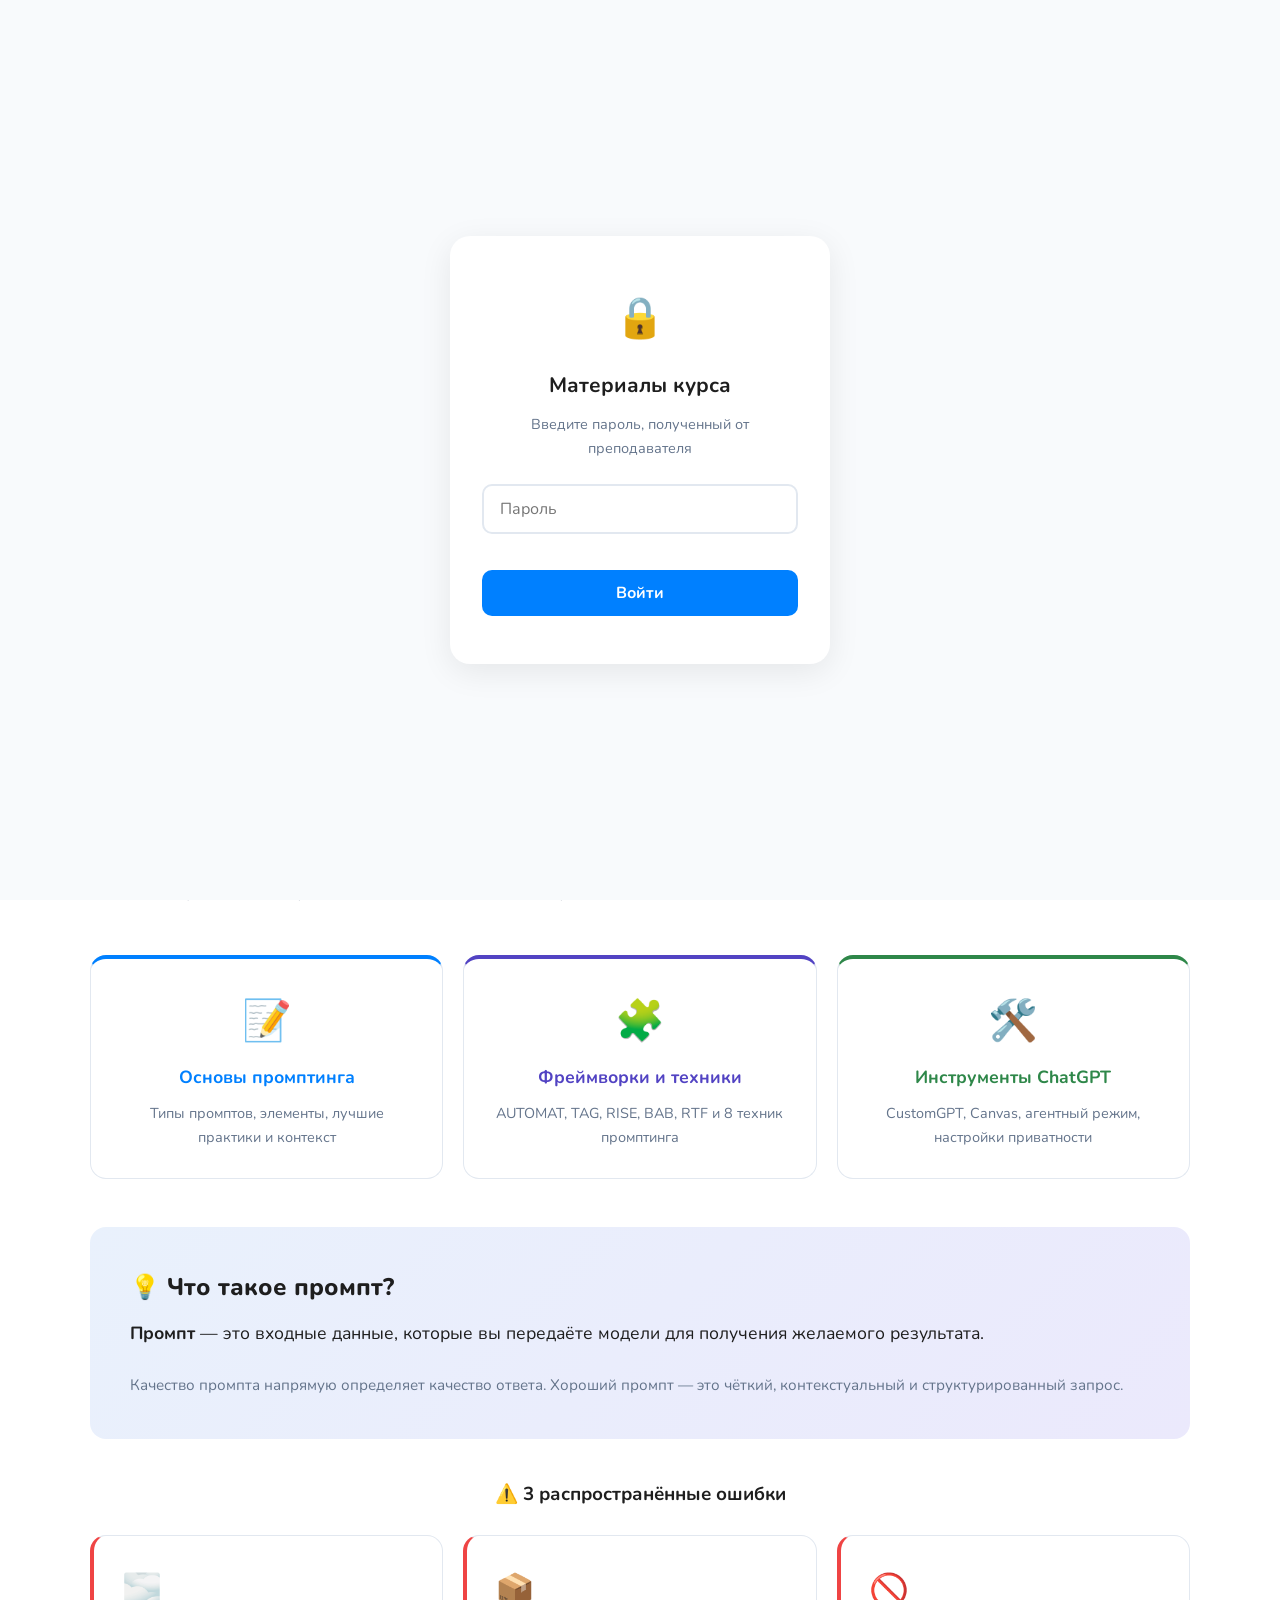
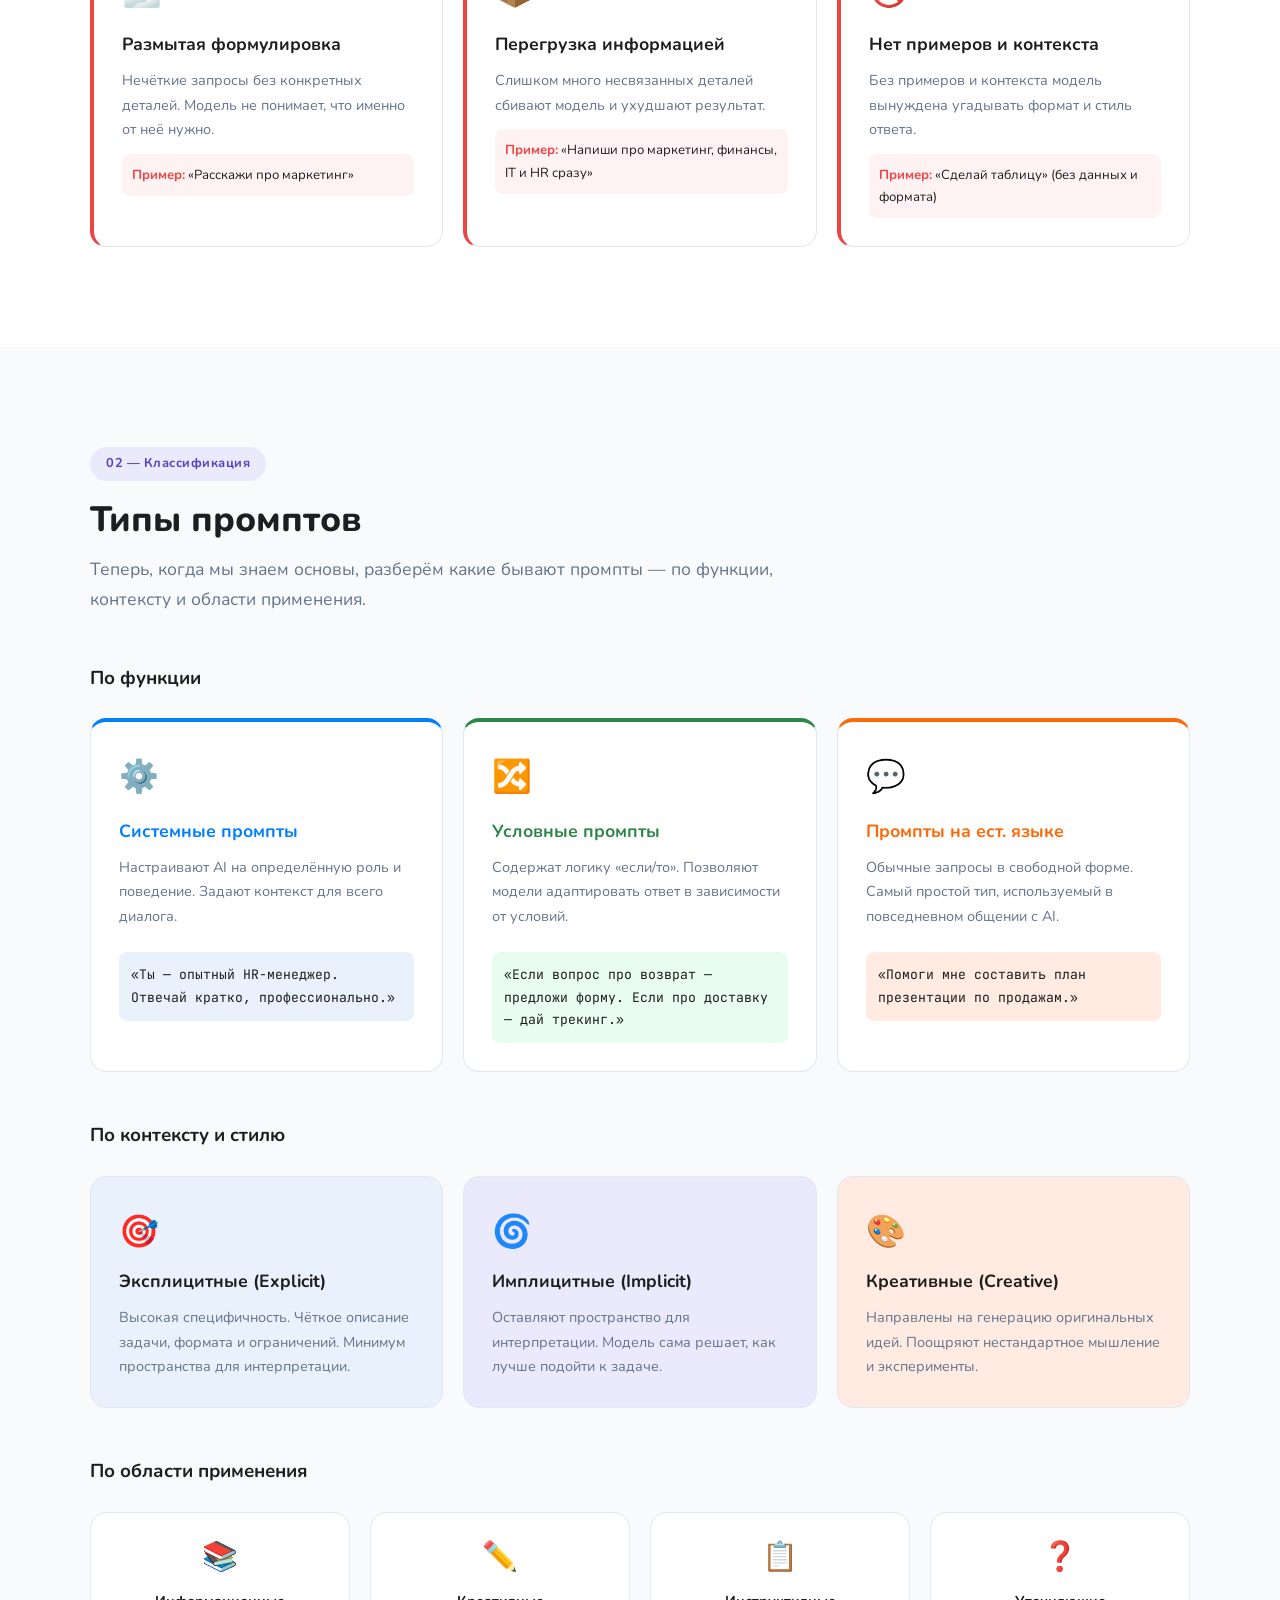
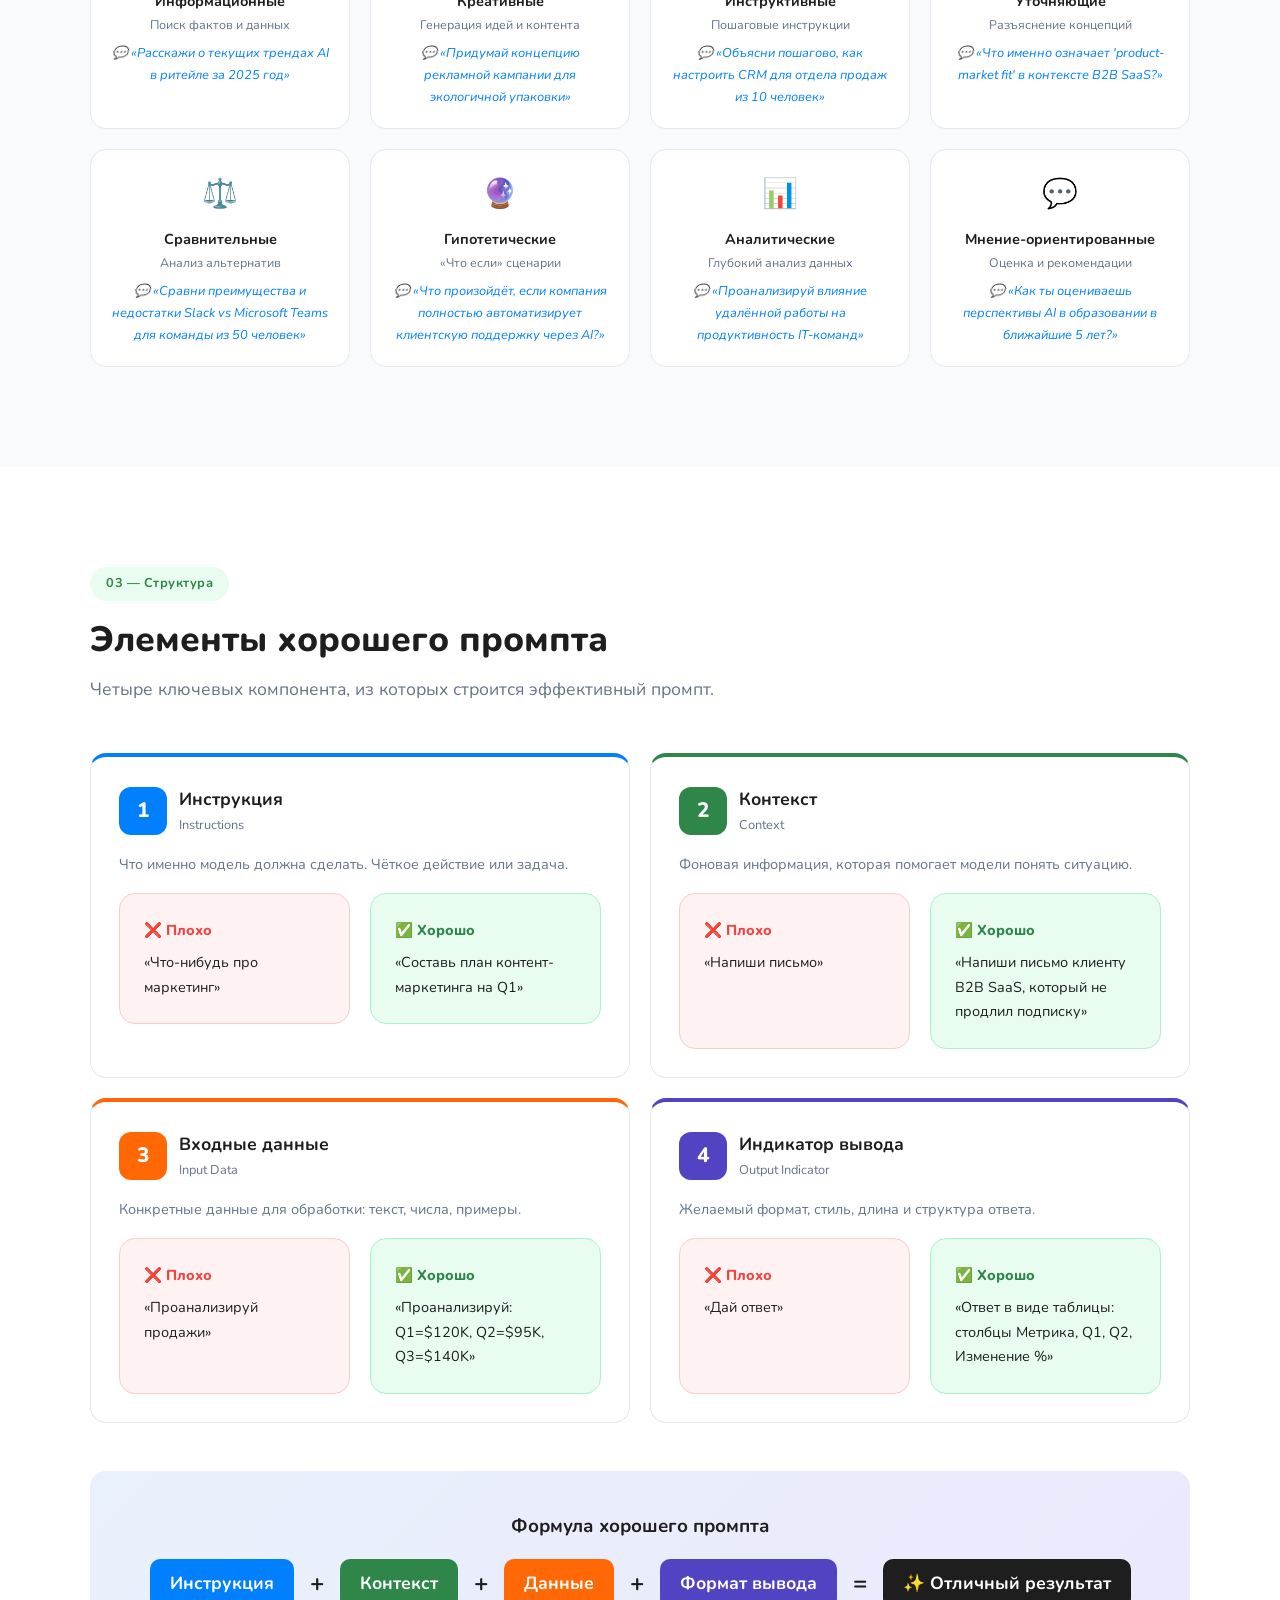
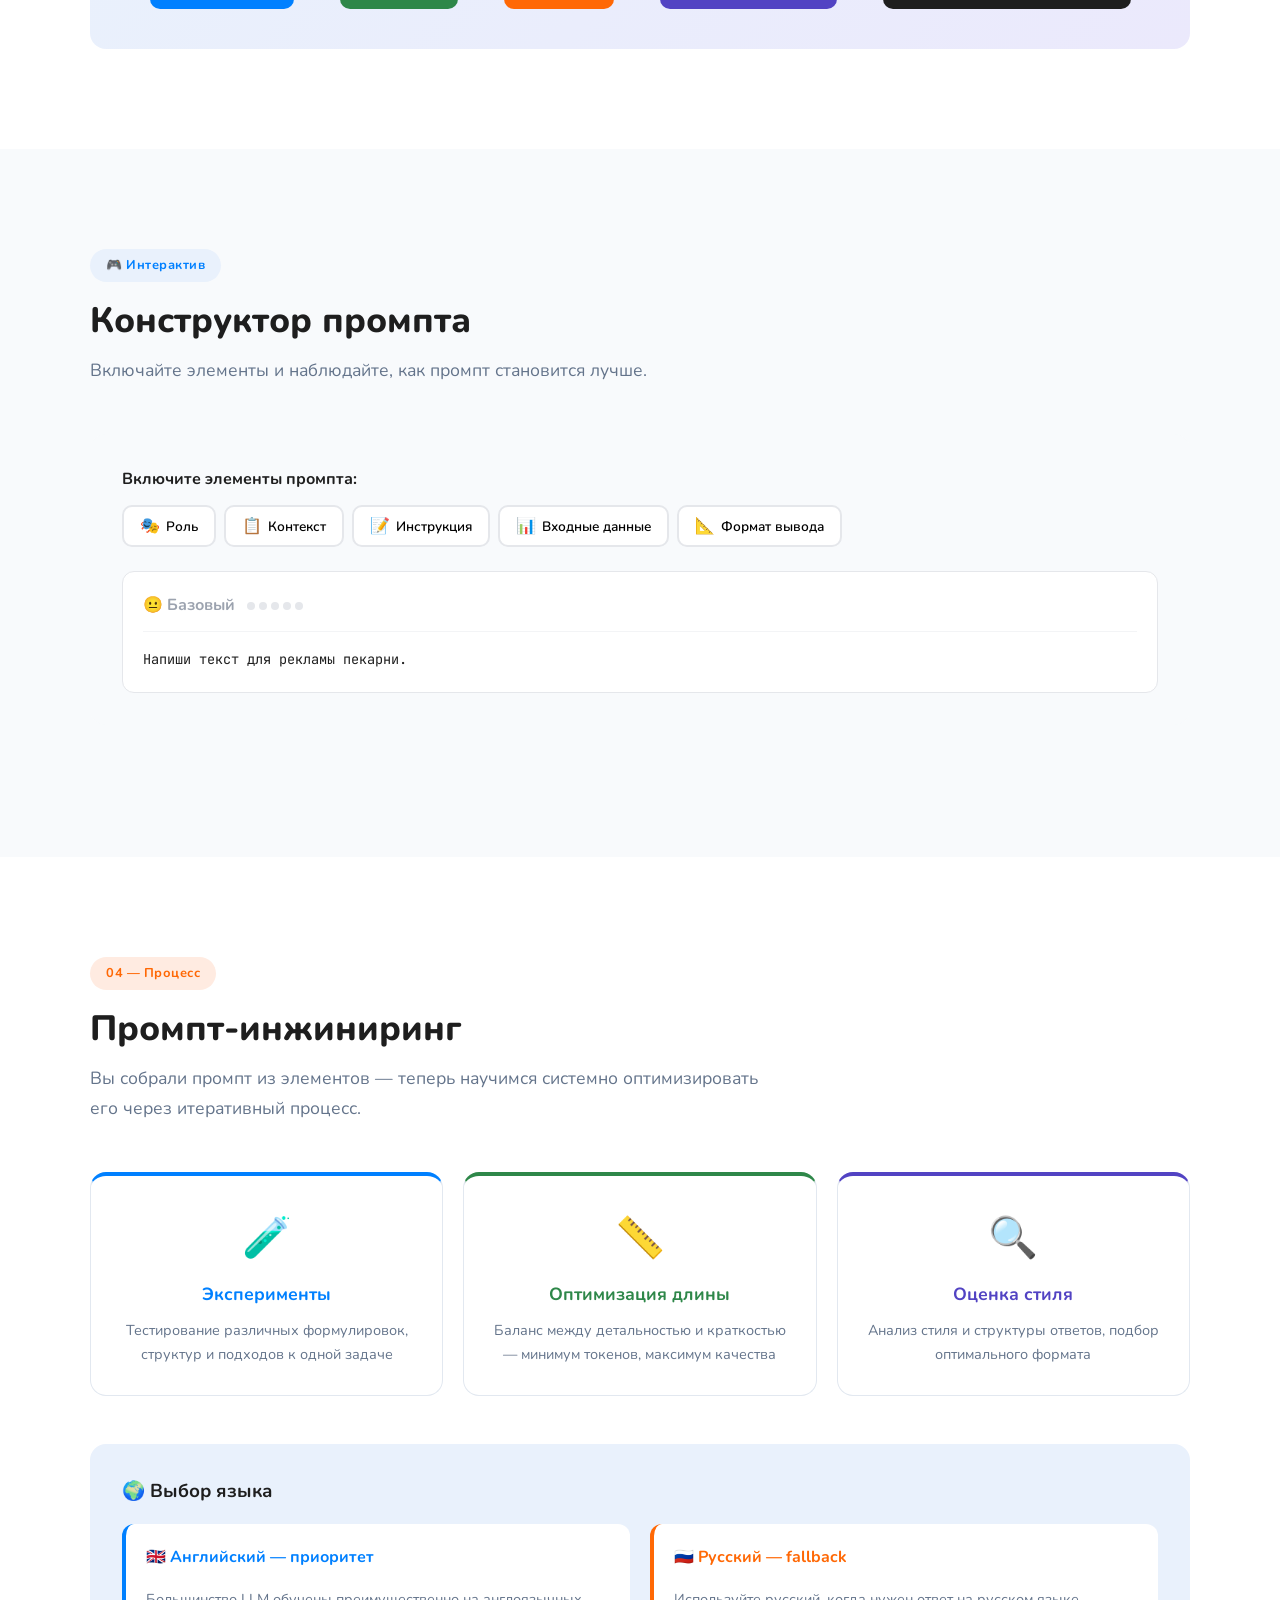
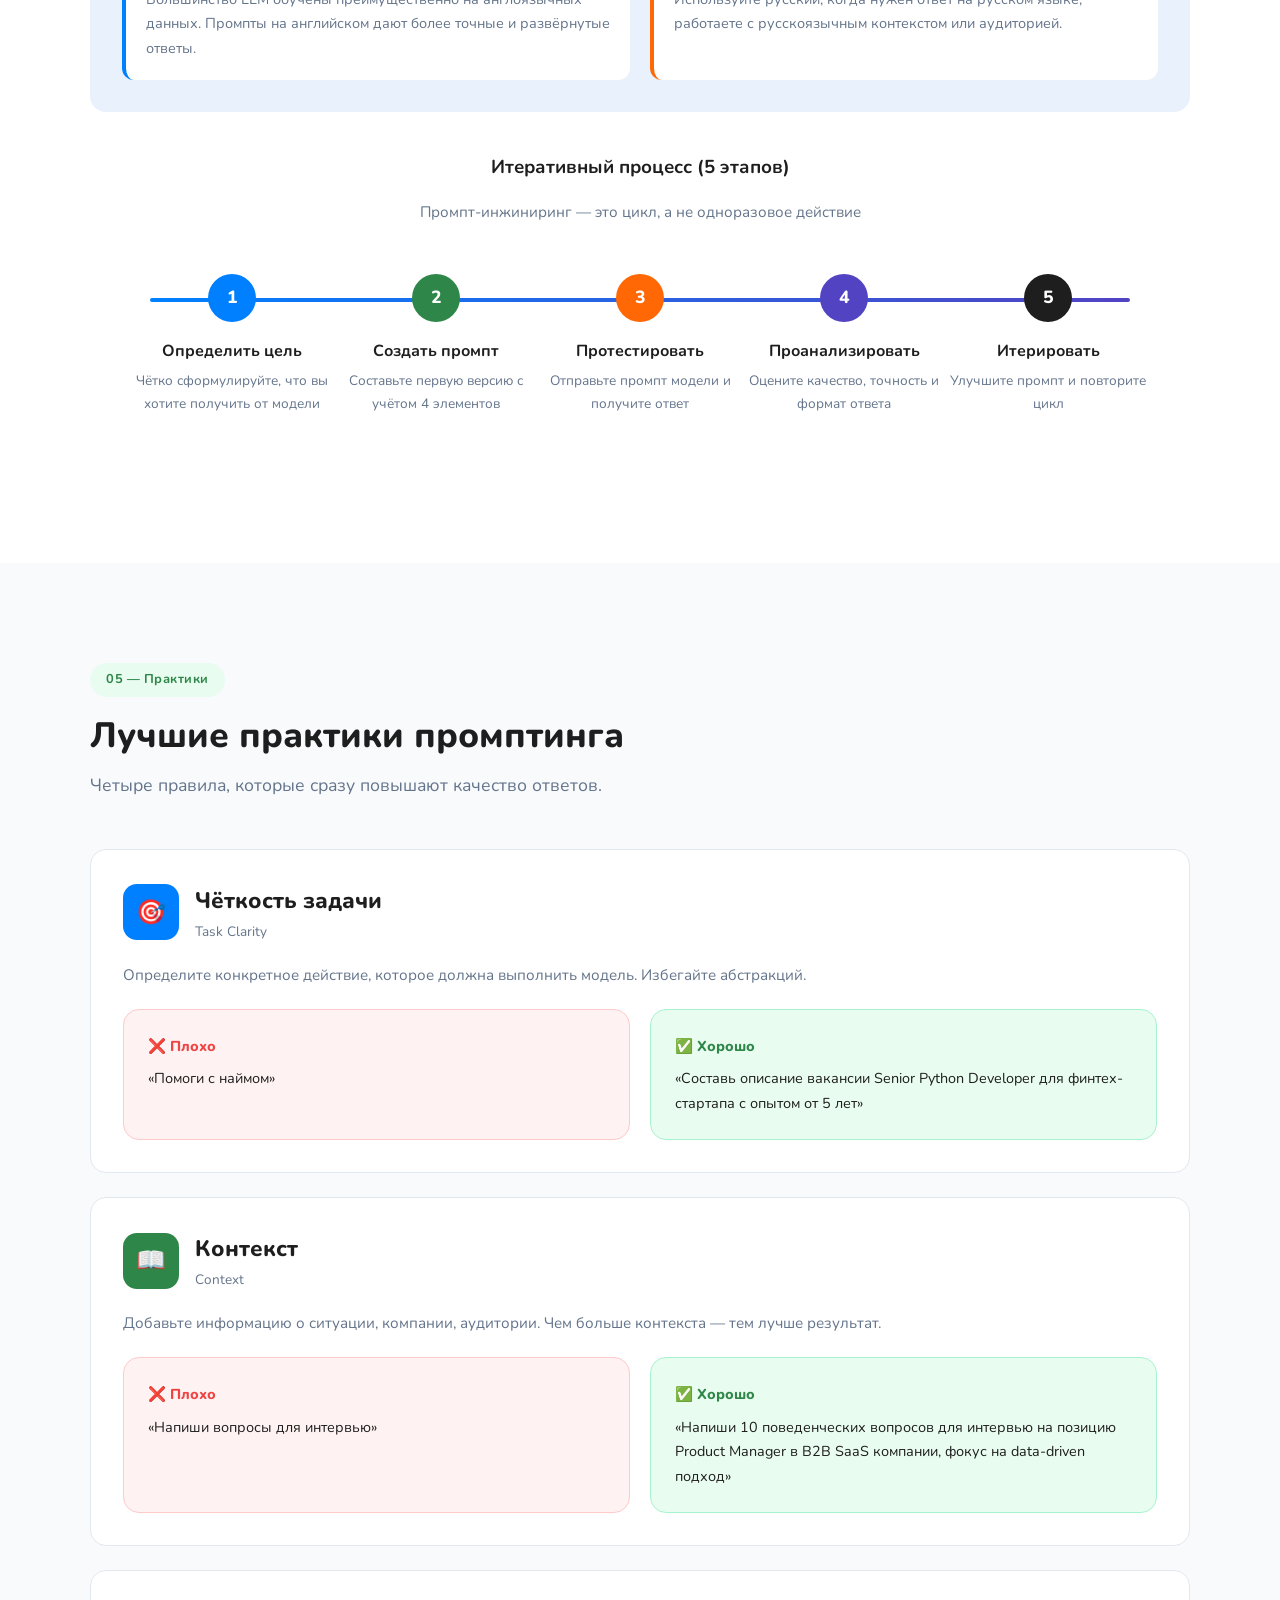
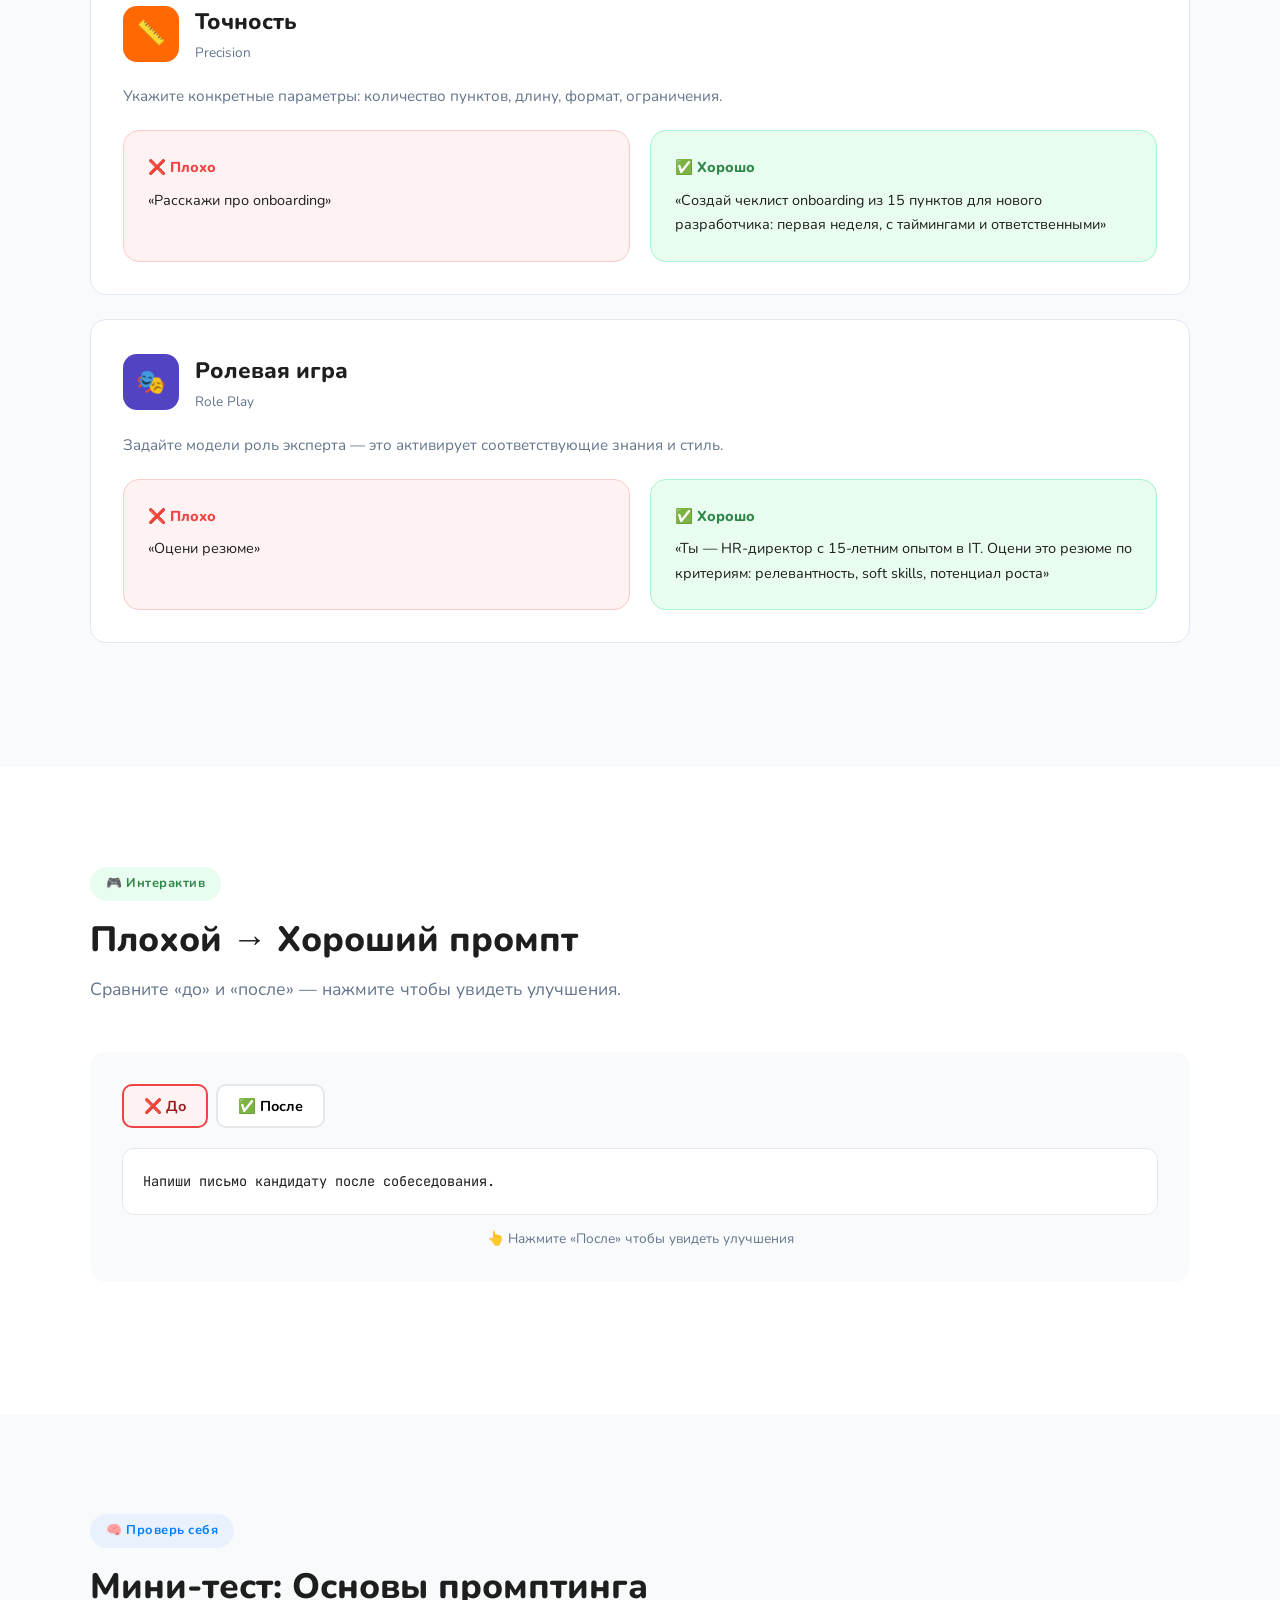
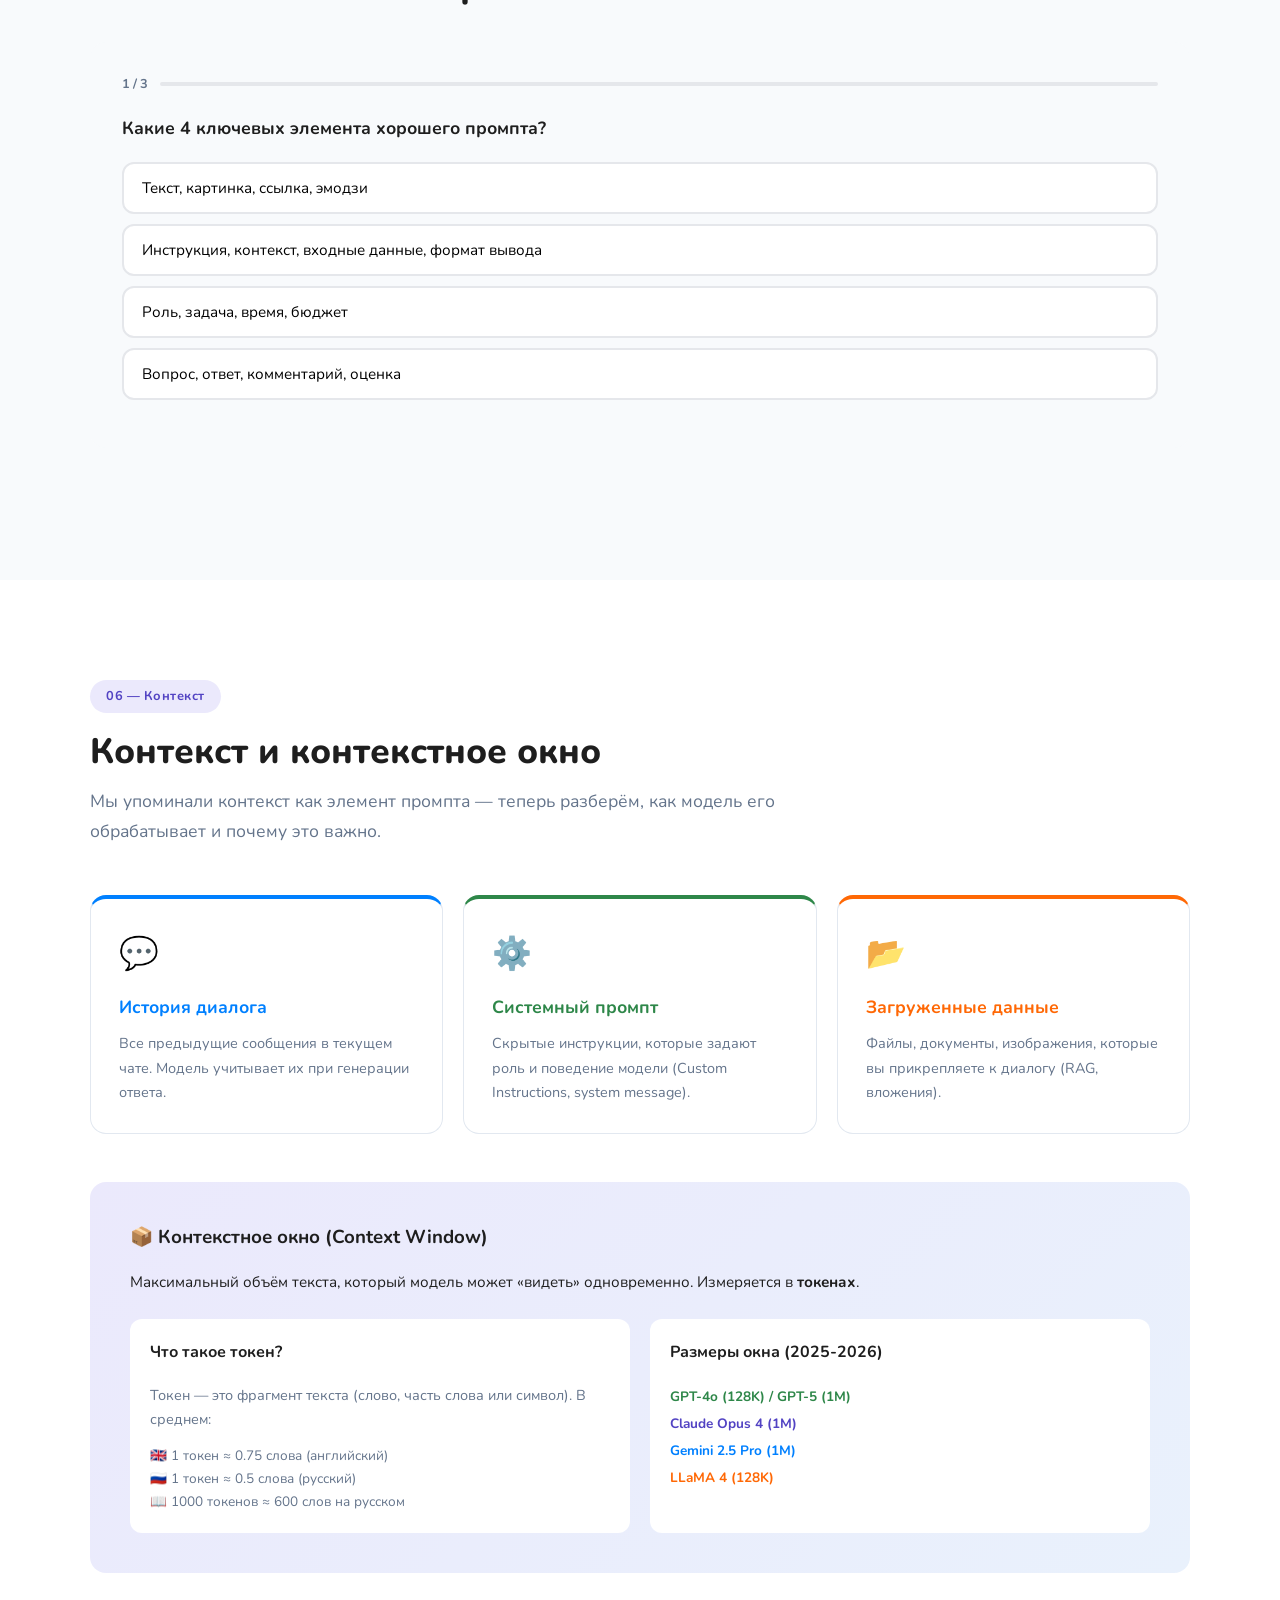
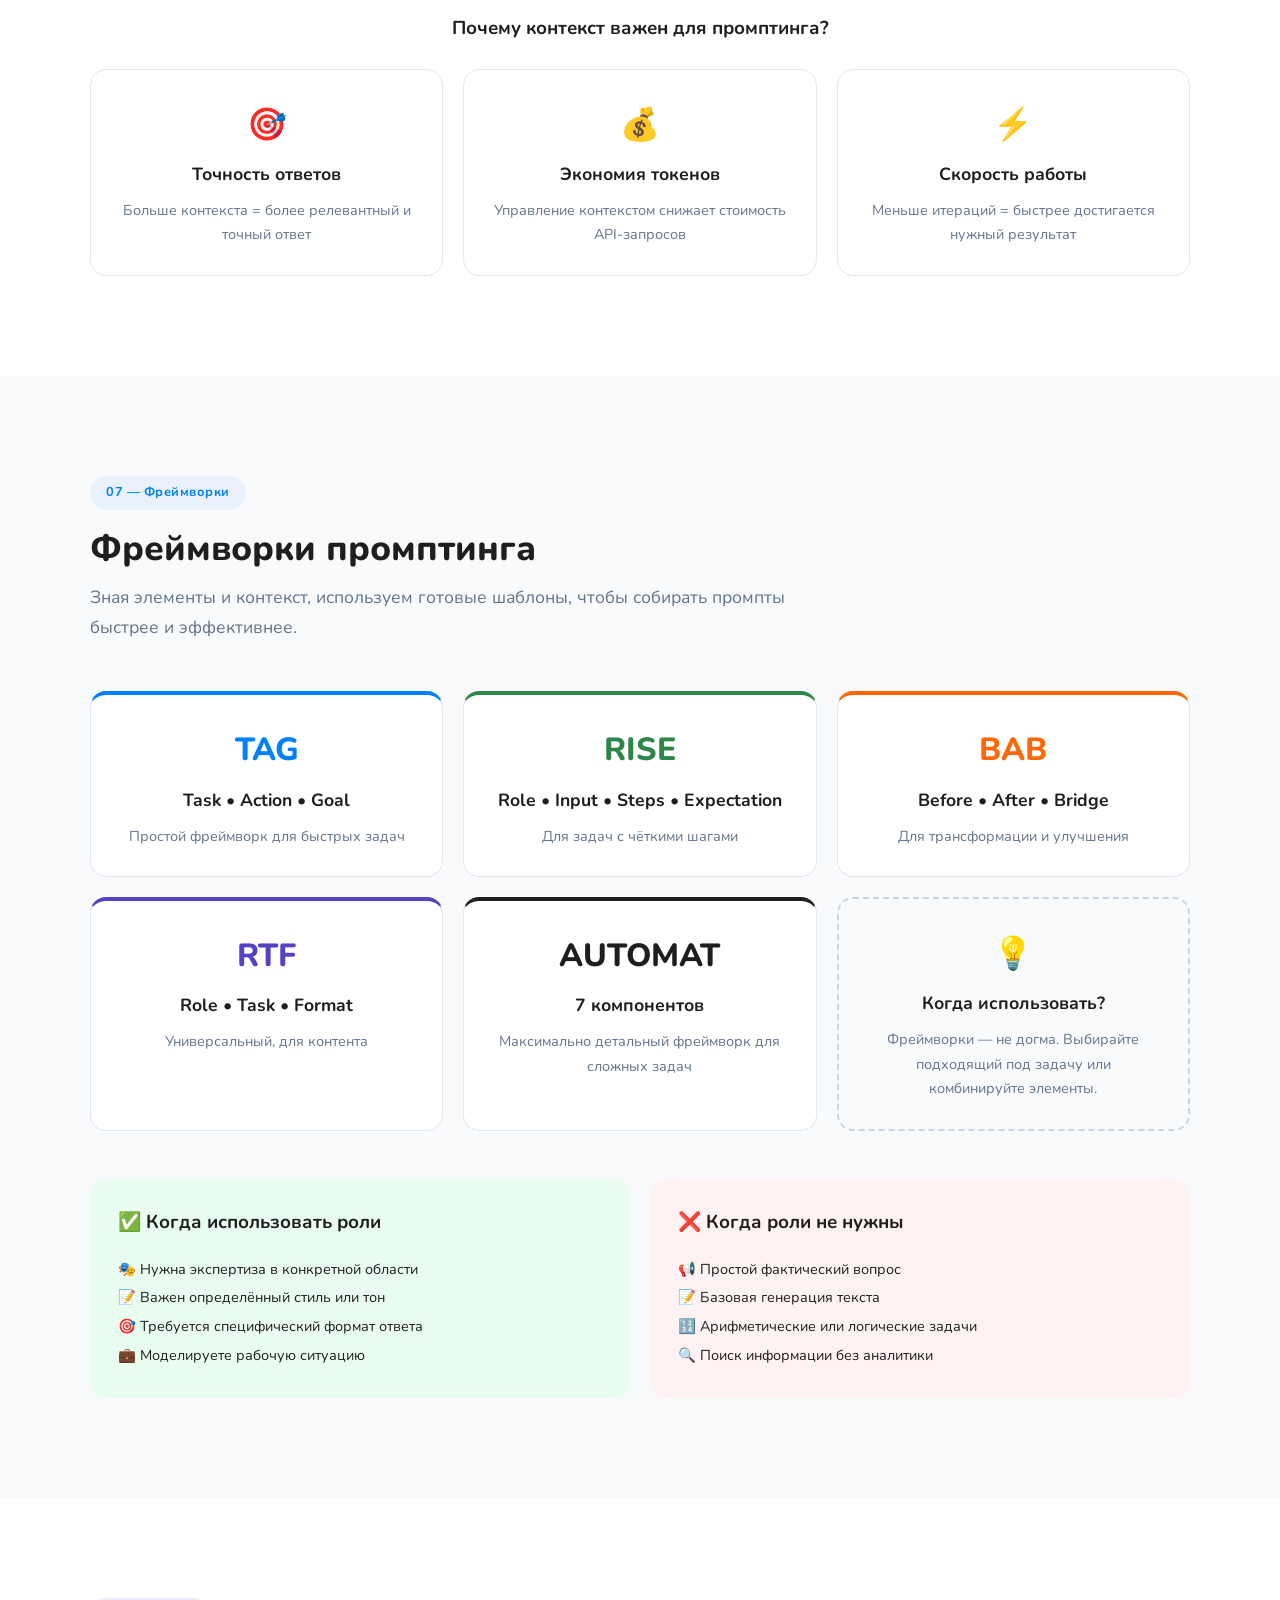
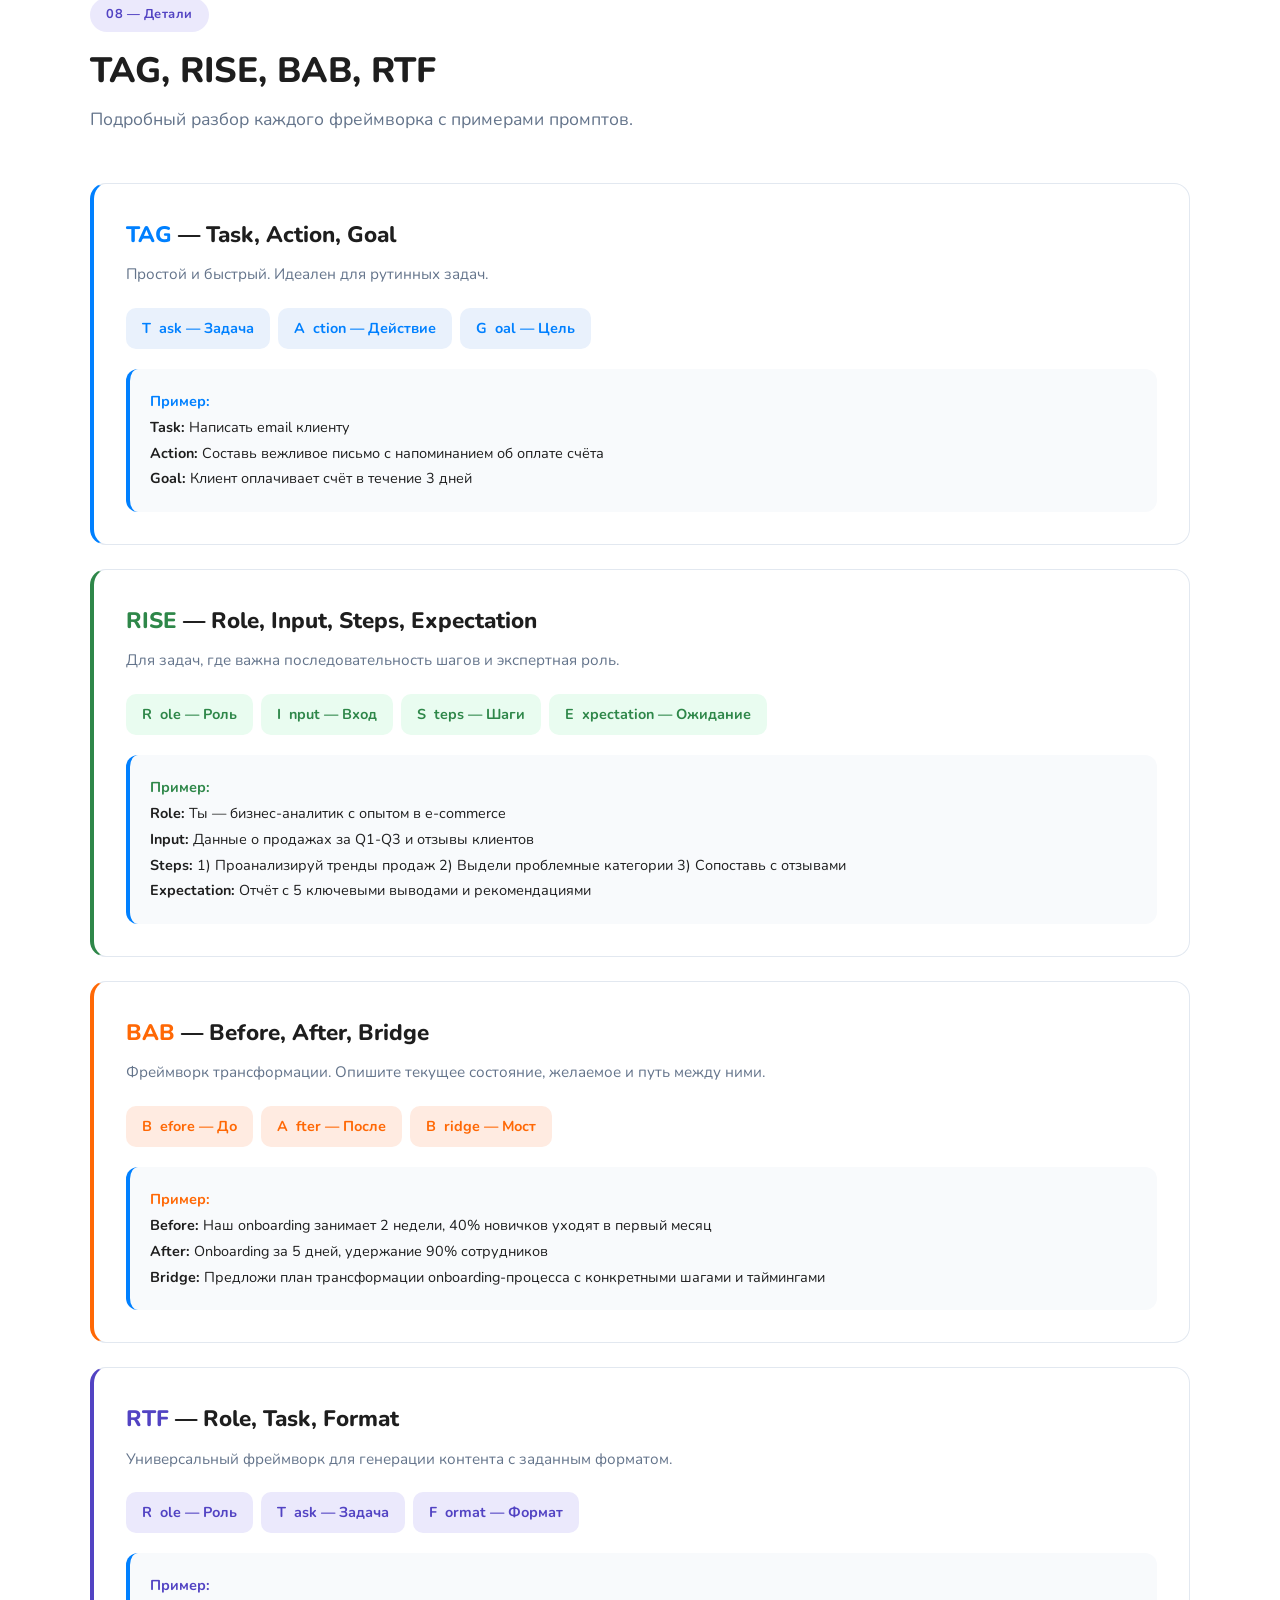
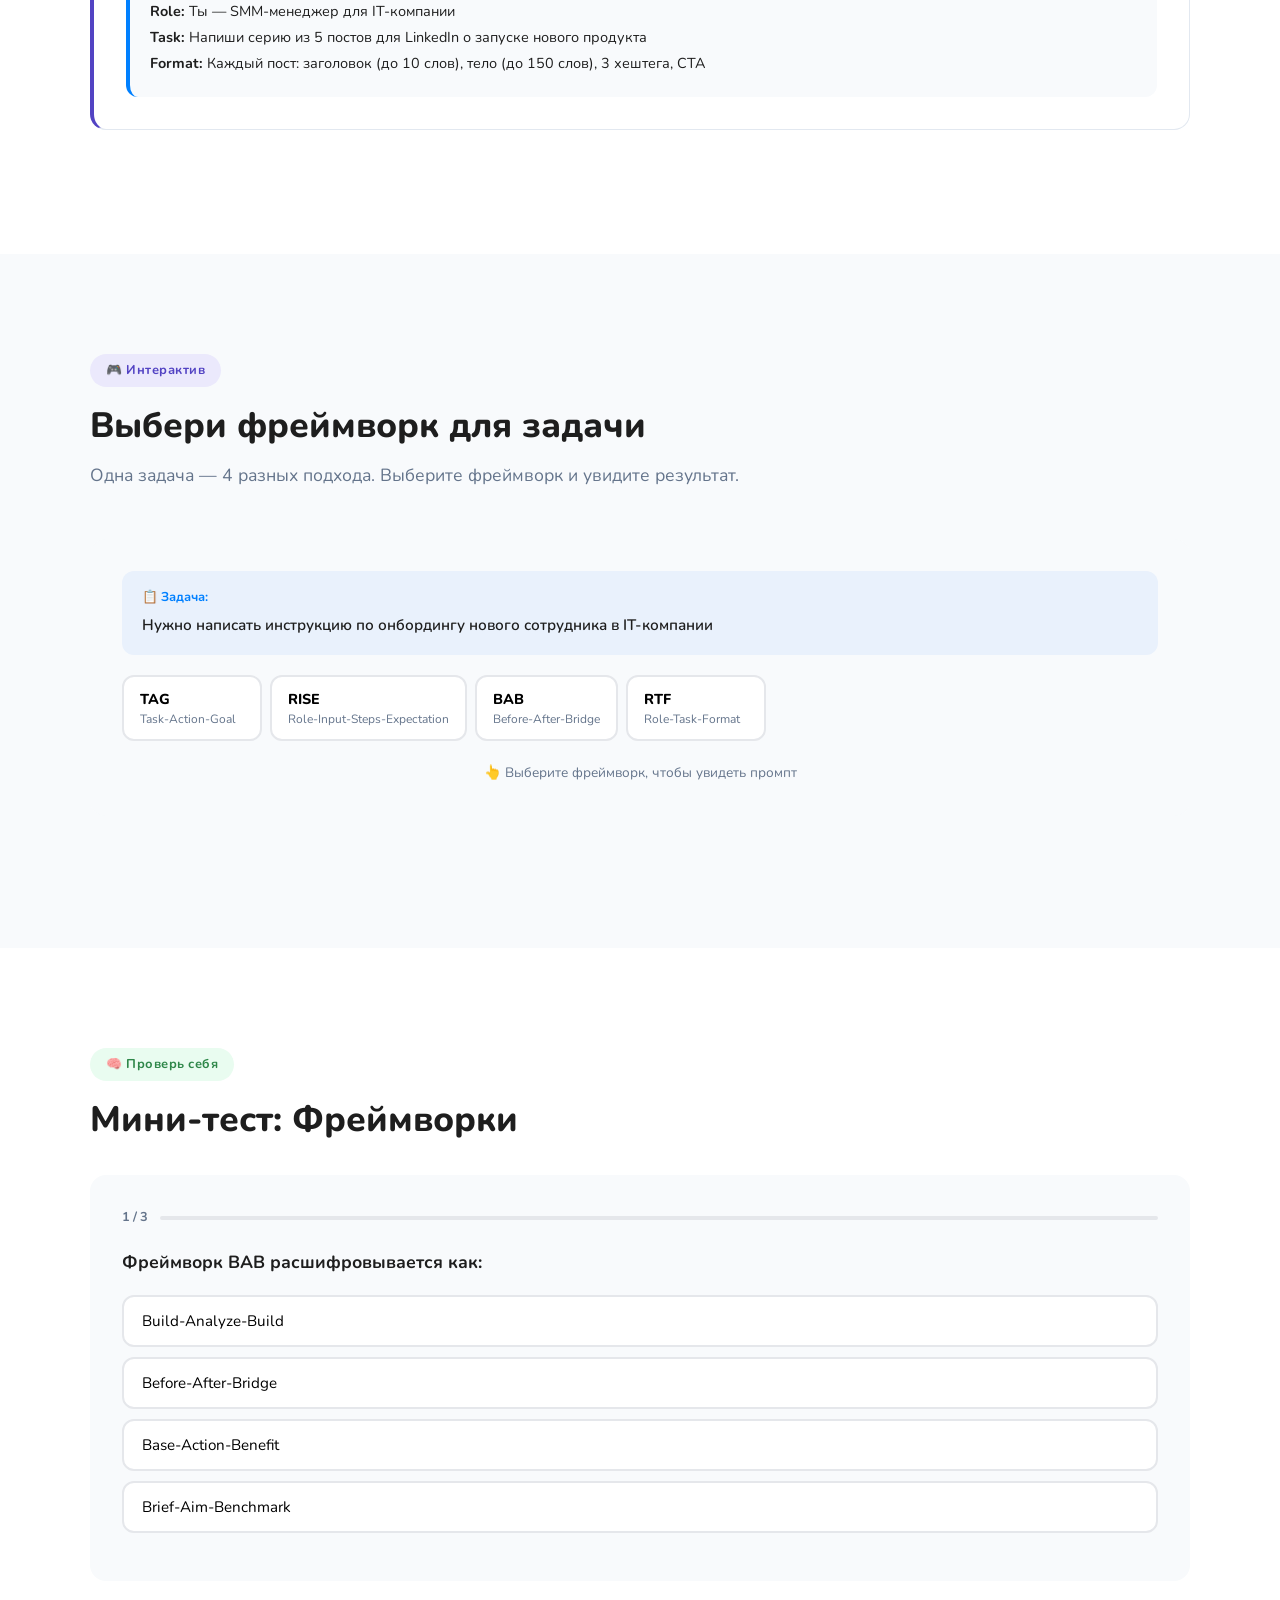
==== commit 0e6a312e: "L1-L3: Fix section transitions and structural issues L1: Fix duplicate qa-1 ID, update 5 subtitle tr" ====
--- a/docs/lesson-02/index.html
+++ b/docs/lesson-02/index.html
@@ -473,7 +473,7 @@
     <div class="section-inner">
         <div class="section-badge bg-purple-light text-purple">02 &mdash; Классификация</div>
         <h2 class="section-title">Типы промптов</h2>
-        <p class="section-subtitle">Промпты различаются по функции, контексту и области применения.</p>
+        <p class="section-subtitle">Теперь, когда мы знаем основы, разберём какие бывают промпты — по функции, контексту и области применения.</p>
 
         <!-- By function -->
         <h3 class="mb-24">По функции</h3>
@@ -718,7 +718,7 @@
     <div class="section-inner">
         <div class="section-badge bg-orange-light text-orange">04 &mdash; Процесс</div>
         <h2 class="section-title">Промпт-инжиниринг</h2>
-        <p class="section-subtitle">Процесс создания и оптимизации запросов для получения максимально точных результатов от LLM.</p>
+        <p class="section-subtitle">Вы собрали промпт из элементов — теперь научимся системно оптимизировать его через итеративный процесс.</p>
 
         <!-- Definition + 3 aspects -->
         <div class="cards-grid cards-3 mb-48">
@@ -922,7 +922,7 @@
     <div class="section-inner">
         <div class="section-badge bg-purple-light text-purple">06 &mdash; Контекст</div>
         <h2 class="section-title">Контекст и контекстное окно</h2>
-        <p class="section-subtitle">Как модель &laquo;помнит&raquo; разговор и почему это важно для промптинга.</p>
+        <p class="section-subtitle">Мы упоминали контекст как элемент промпта — теперь разберём, как модель его обрабатывает и почему это важно.</p>
 
         <!-- 3 parts of context -->
         <div class="cards-grid cards-3 mb-48">
@@ -997,7 +997,7 @@
     <div class="section-inner">
         <div class="section-badge bg-blue-light text-blue">07 &mdash; Фреймворки</div>
         <h2 class="section-title">Фреймворки промптинга</h2>
-        <p class="section-subtitle">Готовые шаблоны для структурирования промптов. Используйте их как отправную точку.</p>
+        <p class="section-subtitle">Зная элементы и контекст, используем готовые шаблоны, чтобы собирать промпты быстрее и эффективнее.</p>
 
         <div class="cards-grid cards-3 mb-48">
             <div class="card" style="border-top:4px solid var(--blue); text-align:center;">
@@ -1161,7 +1161,7 @@
         <div class="inline-quiz" data-quiz='[
             {"question": "Фреймворк BAB расшифровывается как:", "options": ["Build-Analyze-Build", "Before-After-Bridge", "Base-Action-Benefit", "Brief-Aim-Benchmark"], "correct": 1, "explanation": "BAB = Before (текущее состояние) → After (желаемое состояние) → Bridge (шаги перехода). Особенно полезен для UX, маркетинга, HR."},
             {"question": "Когда НЕ нужно указывать роль в промпте?", "options": ["Никогда — роль нужна всегда", "Когда задача тривиальная (перевод, формула, исправление ошибок)", "Когда промпт длинный", "Когда используете ChatGPT"], "correct": 1, "explanation": "Роль можно пропустить для простых задач: перевод текста, вычисление формулы, исправление опечаток — контекста задачи уже достаточно."},
-            {"question": "Какой фреймворк содержит 7 компонентов (A-U-T-O-M-A-T)?", "options": ["RISE", "TAG", "AUTOMAT", "RTF"], "correct": 2, "explanation": "AUTOMAT: Act (роль), User (аудитория), Target (цель), Output (формат), Model (модель), Additional (ограничения), Tone (стиль)."}
+            {"question": "Какой фреймворк лучше всего подходит для описания трансформации (было → стало → как)?", "options": ["TAG", "RISE", "BAB", "RTF"], "correct": 2, "explanation": "BAB = Before (текущее состояние) → After (желаемое состояние) → Bridge (шаги перехода). Идеален для задач, где нужно описать трансформацию."}
         ]'></div>
     </div>
 </section>
@@ -1286,7 +1286,7 @@
     <div class="section-inner">
         <div class="section-badge bg-blue-light text-blue">10 &mdash; Техники</div>
         <h2 class="section-title">Техники промптинга</h2>
-        <p class="section-subtitle">Восемь продвинутых техник, которые значительно улучшают качество ответов AI.</p>
+        <p class="section-subtitle">Фреймворки помогают структурировать промпт. Теперь изучим техники, которые меняют сам способ рассуждения модели.</p>
 
         <div class="cards-grid cards-2">
             <!-- 1. Zero-shot -->
@@ -1479,7 +1479,7 @@
     <div class="section-inner">
         <div class="section-badge bg-green-light text-green">11 &mdash; Инструменты</div>
         <h2 class="section-title">Инструменты ChatGPT</h2>
-        <p class="section-subtitle">Ключевые возможности платформы ChatGPT для эффективной работы.</p>
+        <p class="section-subtitle">Вы освоили техники промптинга — теперь посмотрим, какие инструменты ChatGPT помогут применить их на практике.</p>
 
         <div style="margin-bottom:32px;">
             <img src="images/img_035_image.png" alt="ChatGPT Plus menu with all capabilities" style="width:100%; border-radius:12px; box-shadow:0 2px 8px rgba(0,0,0,0.1);">
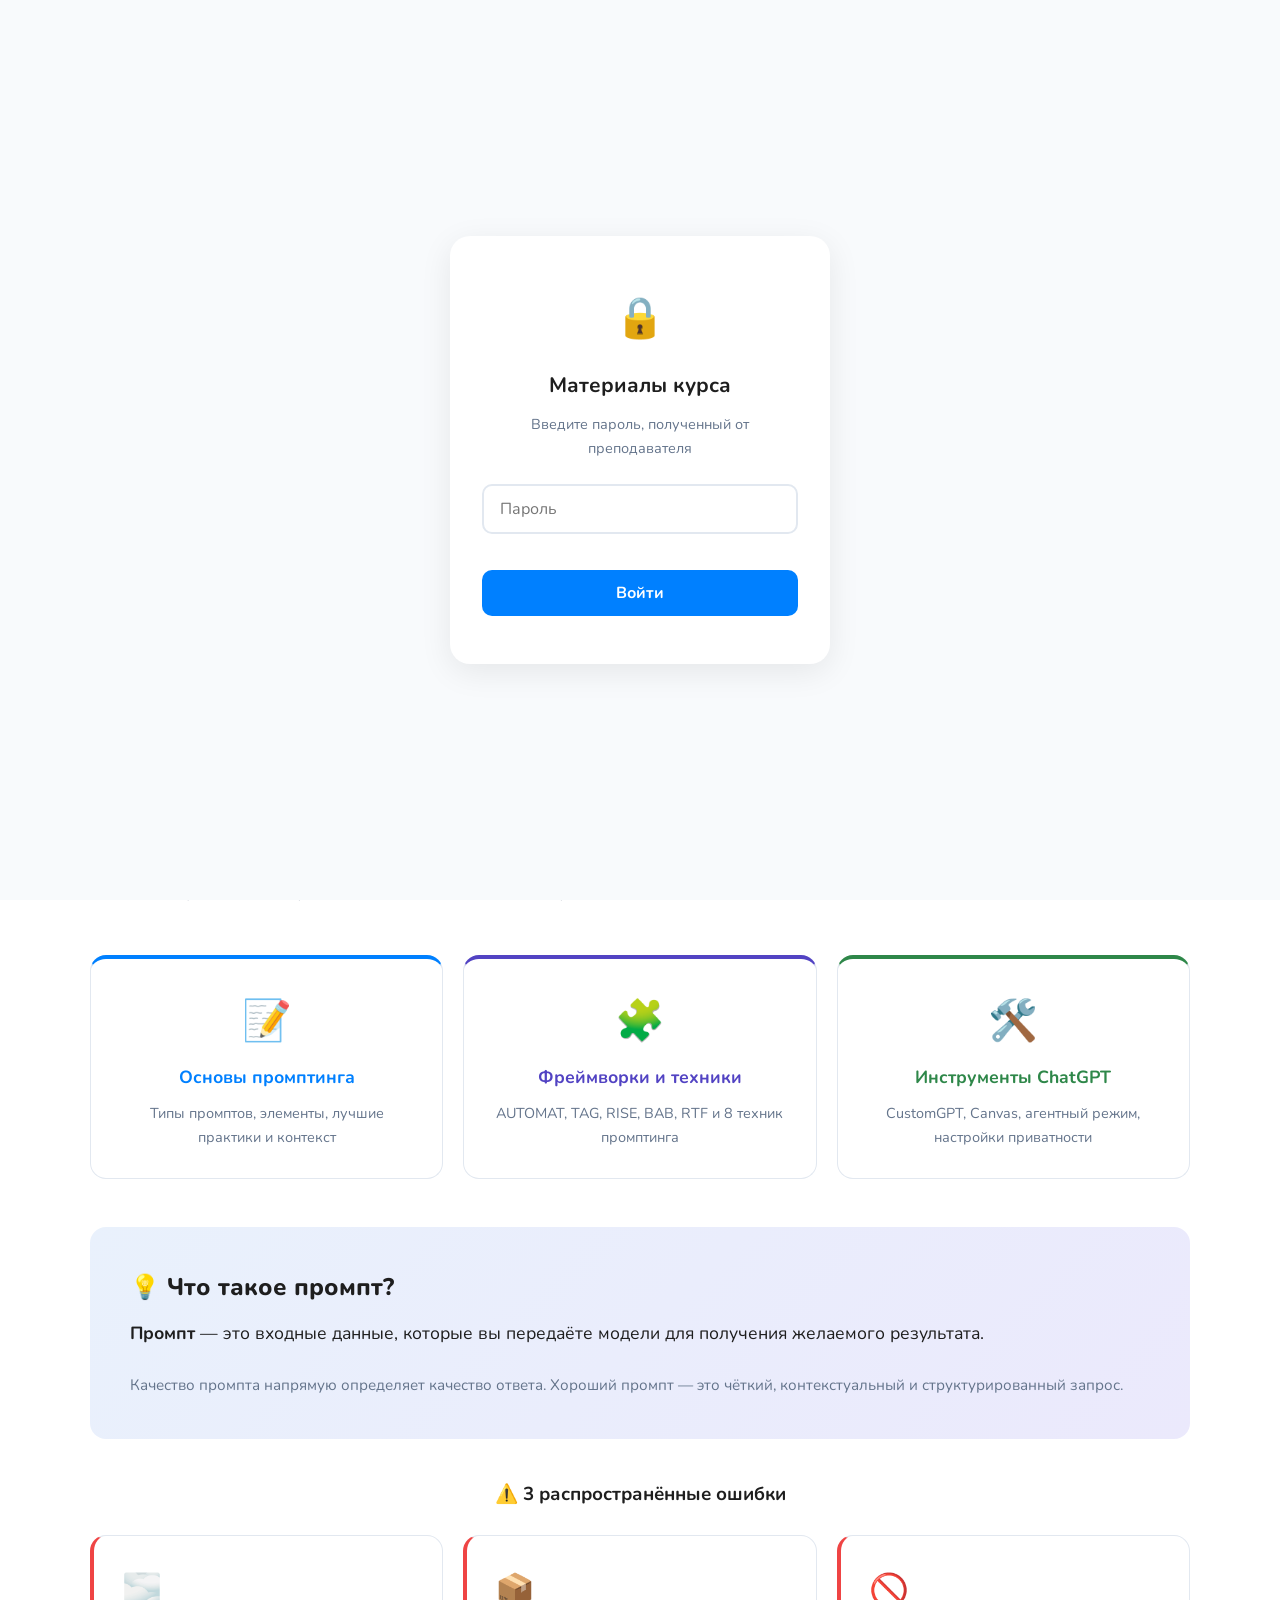
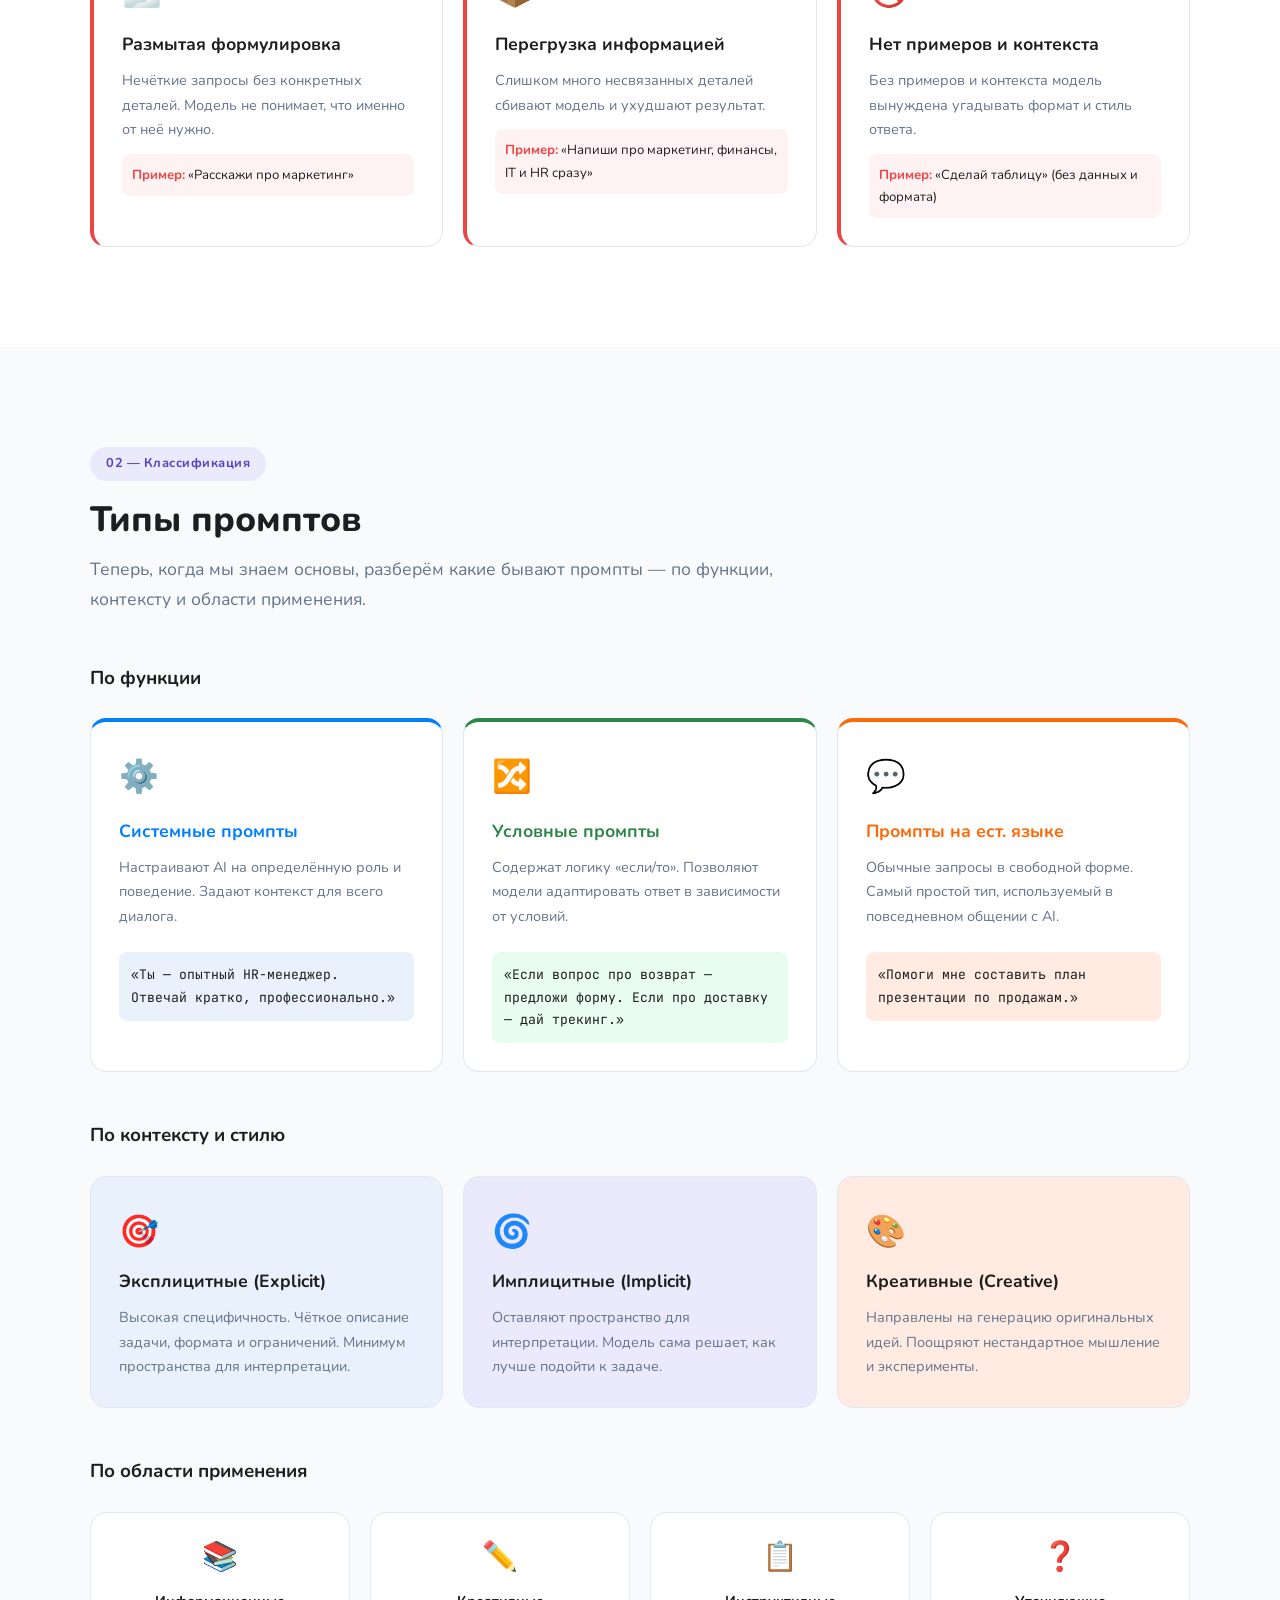
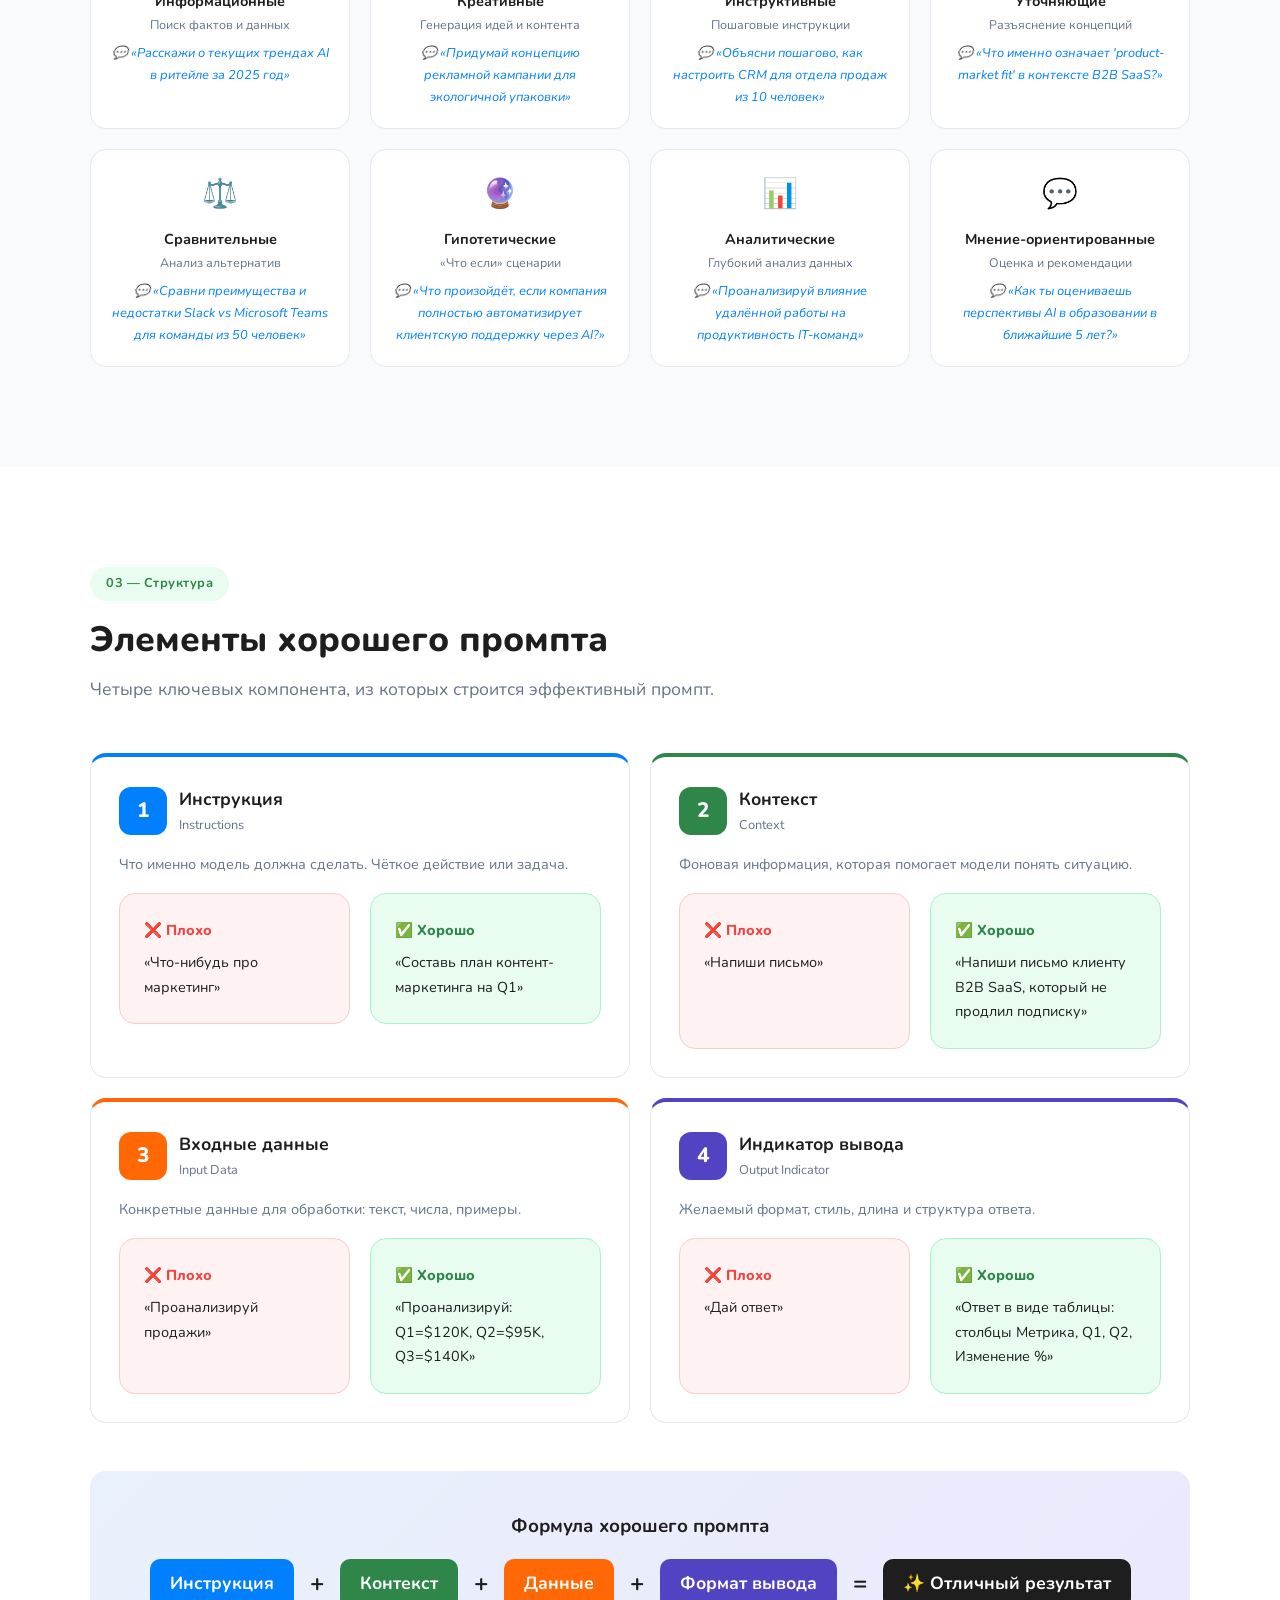
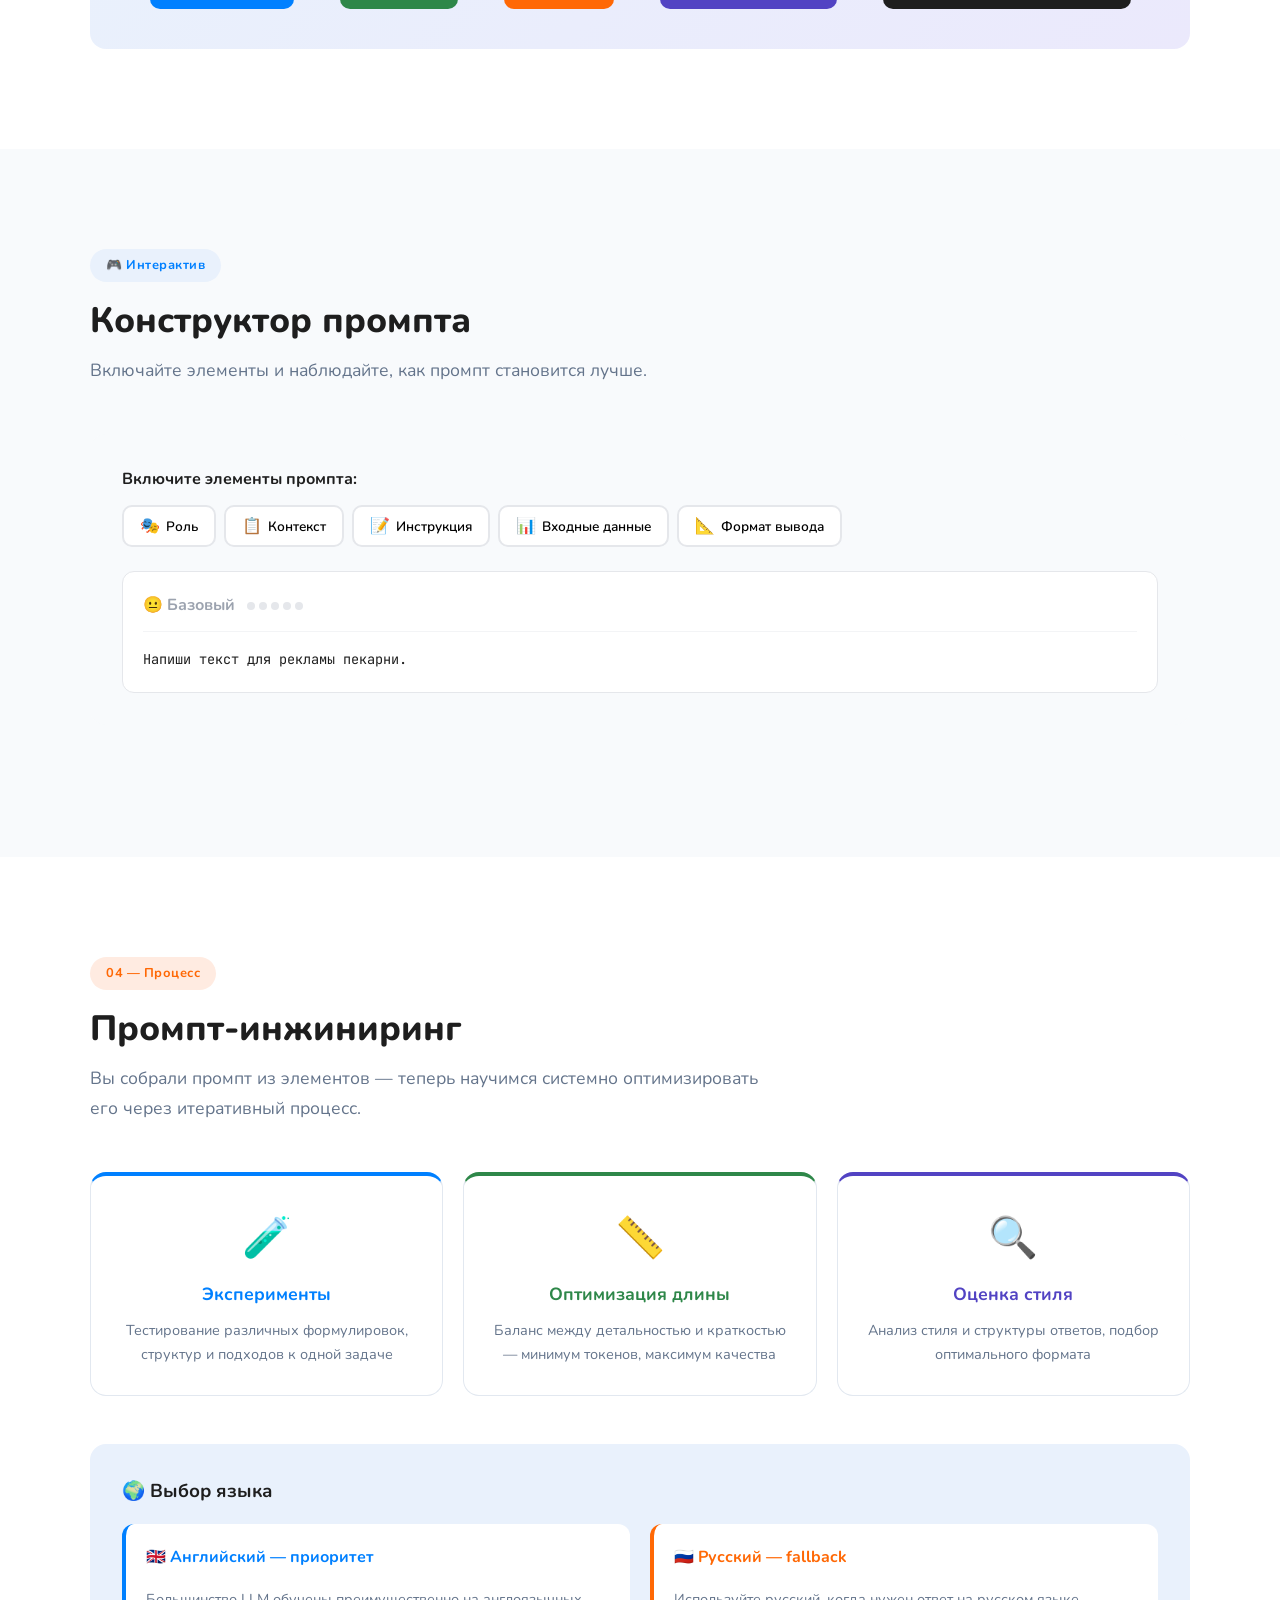
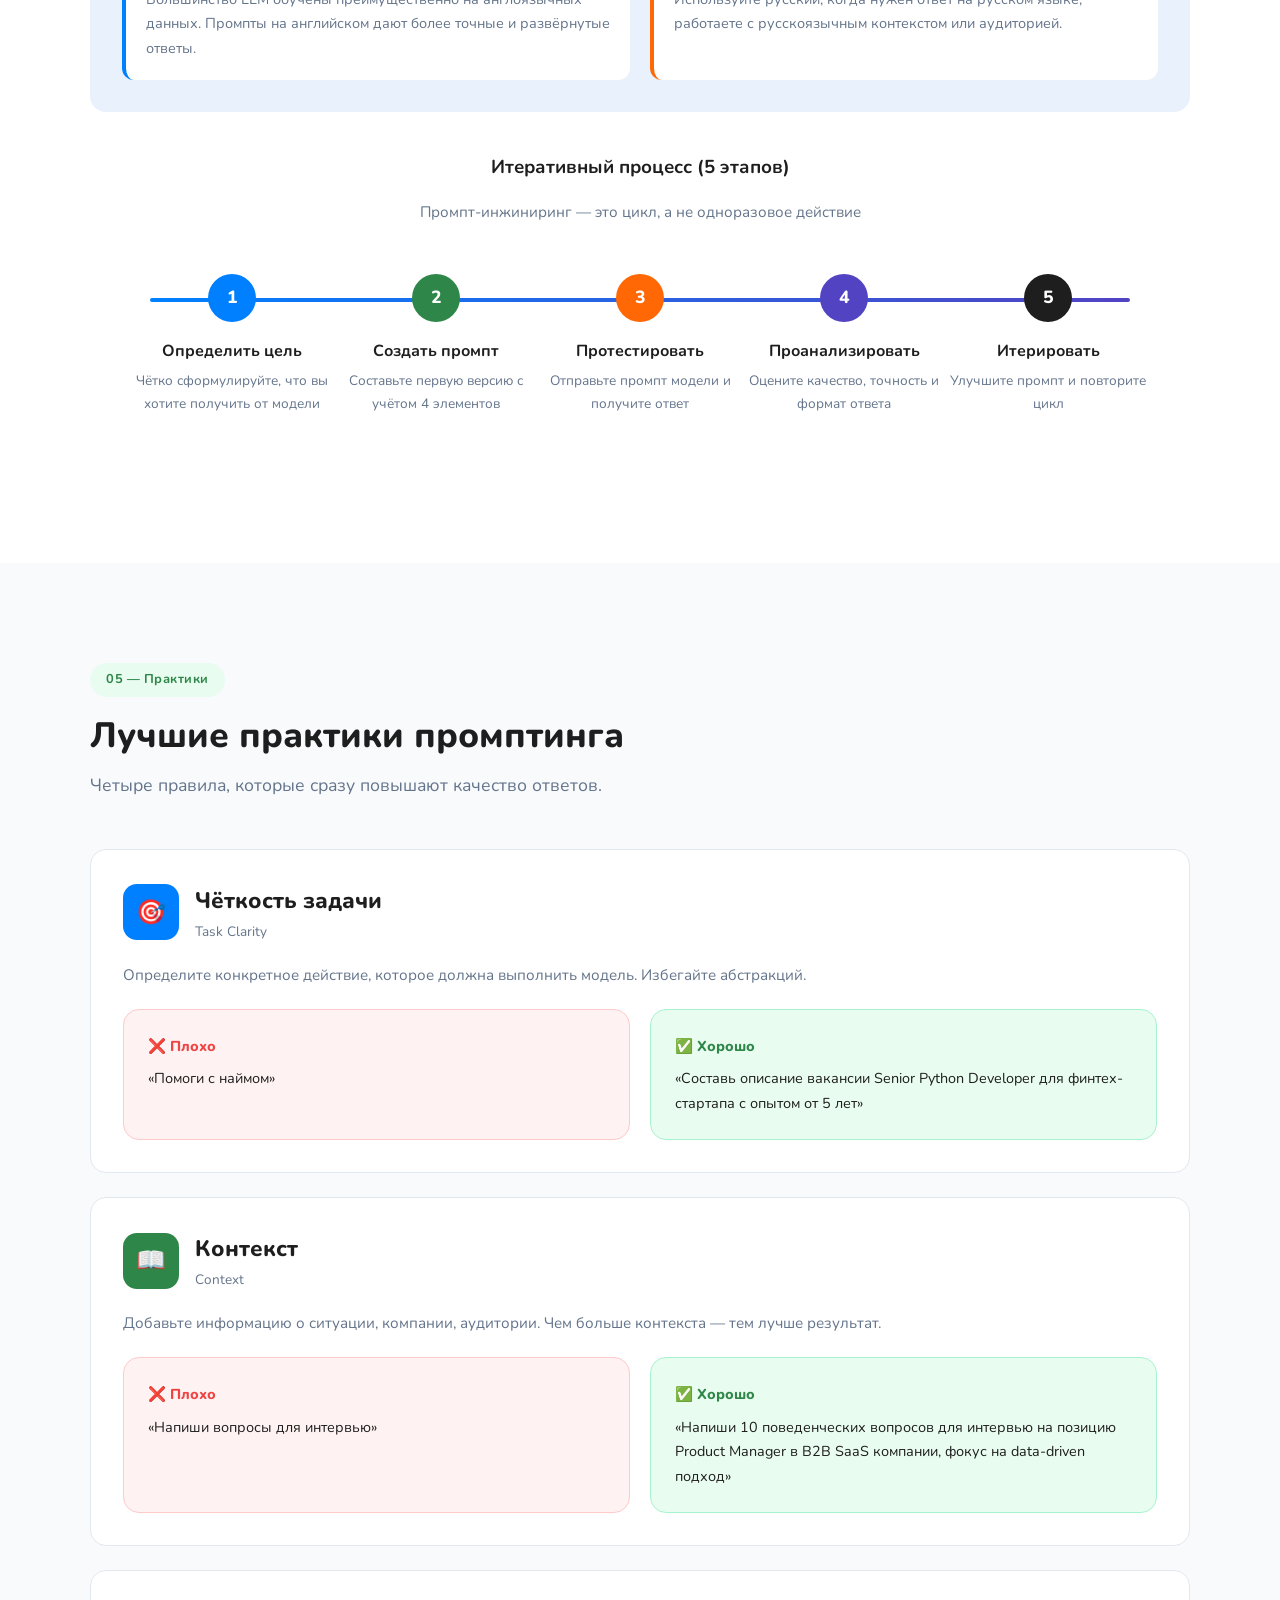
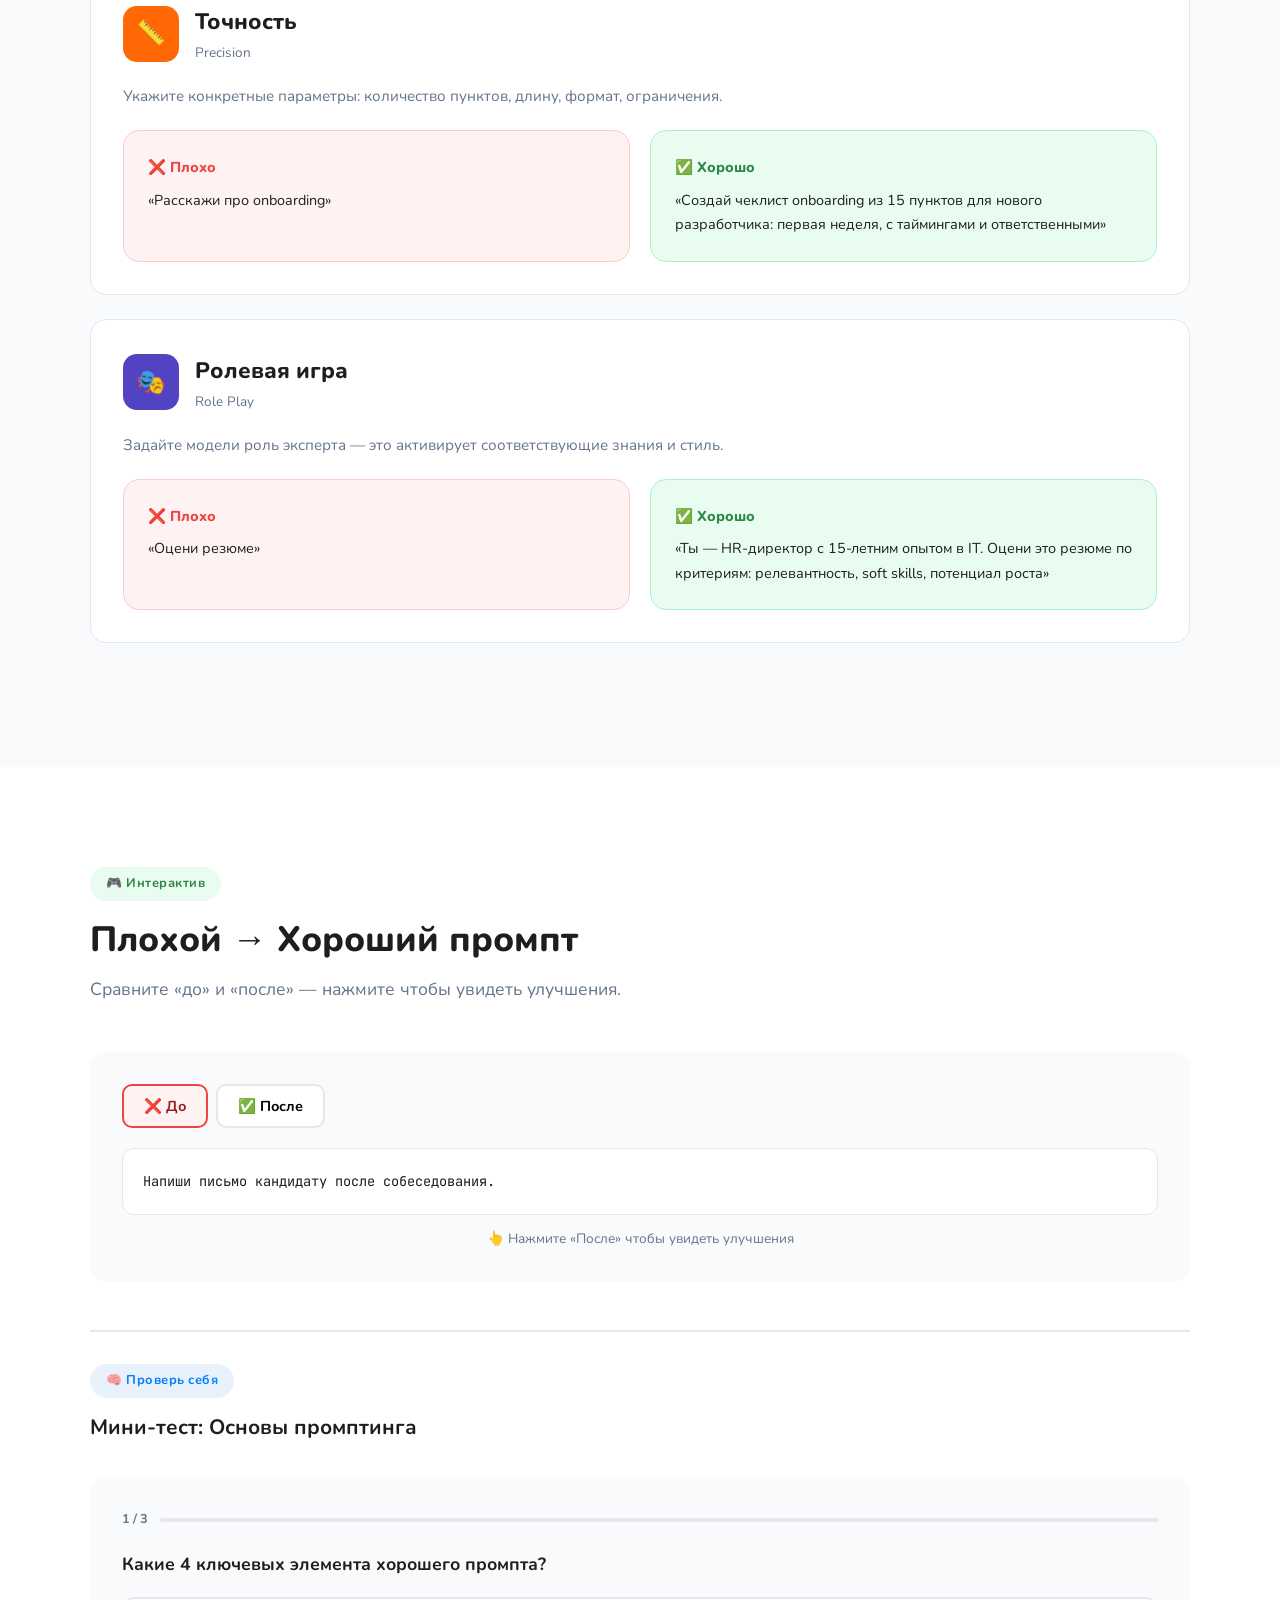
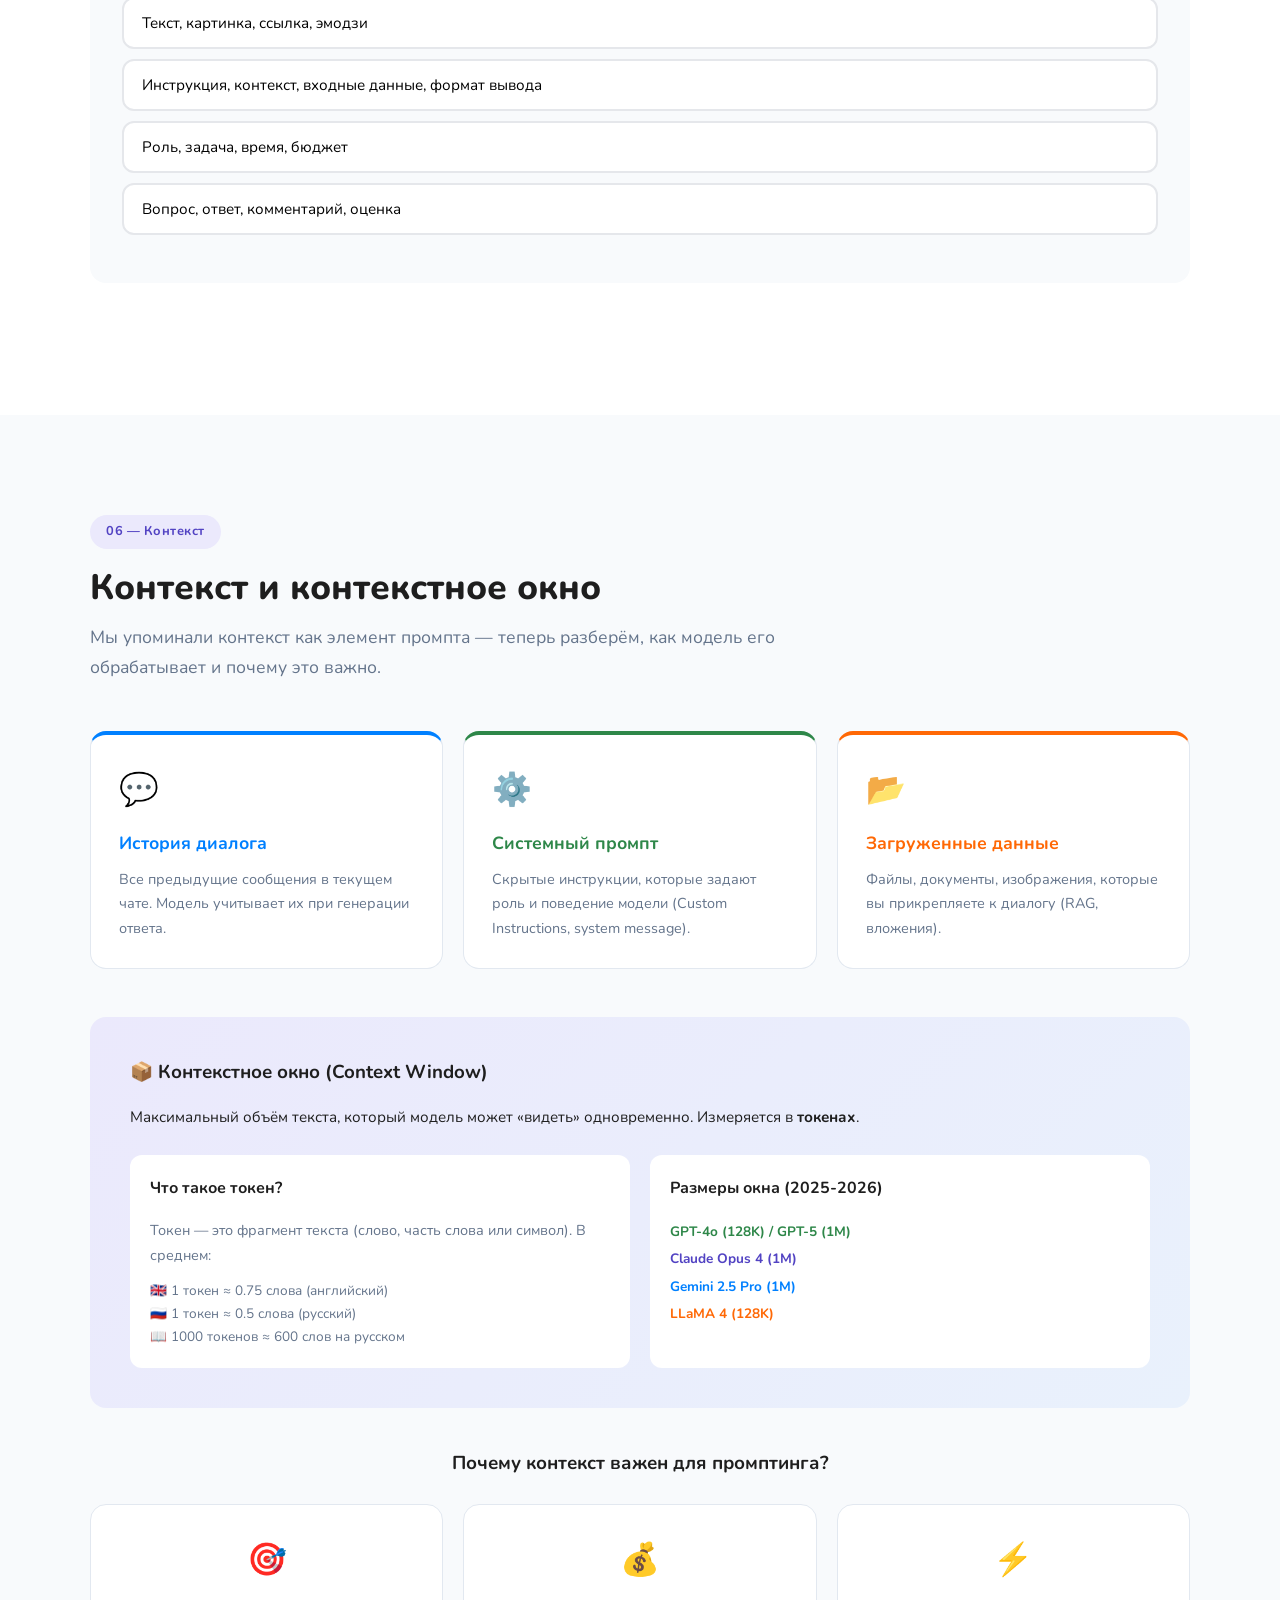
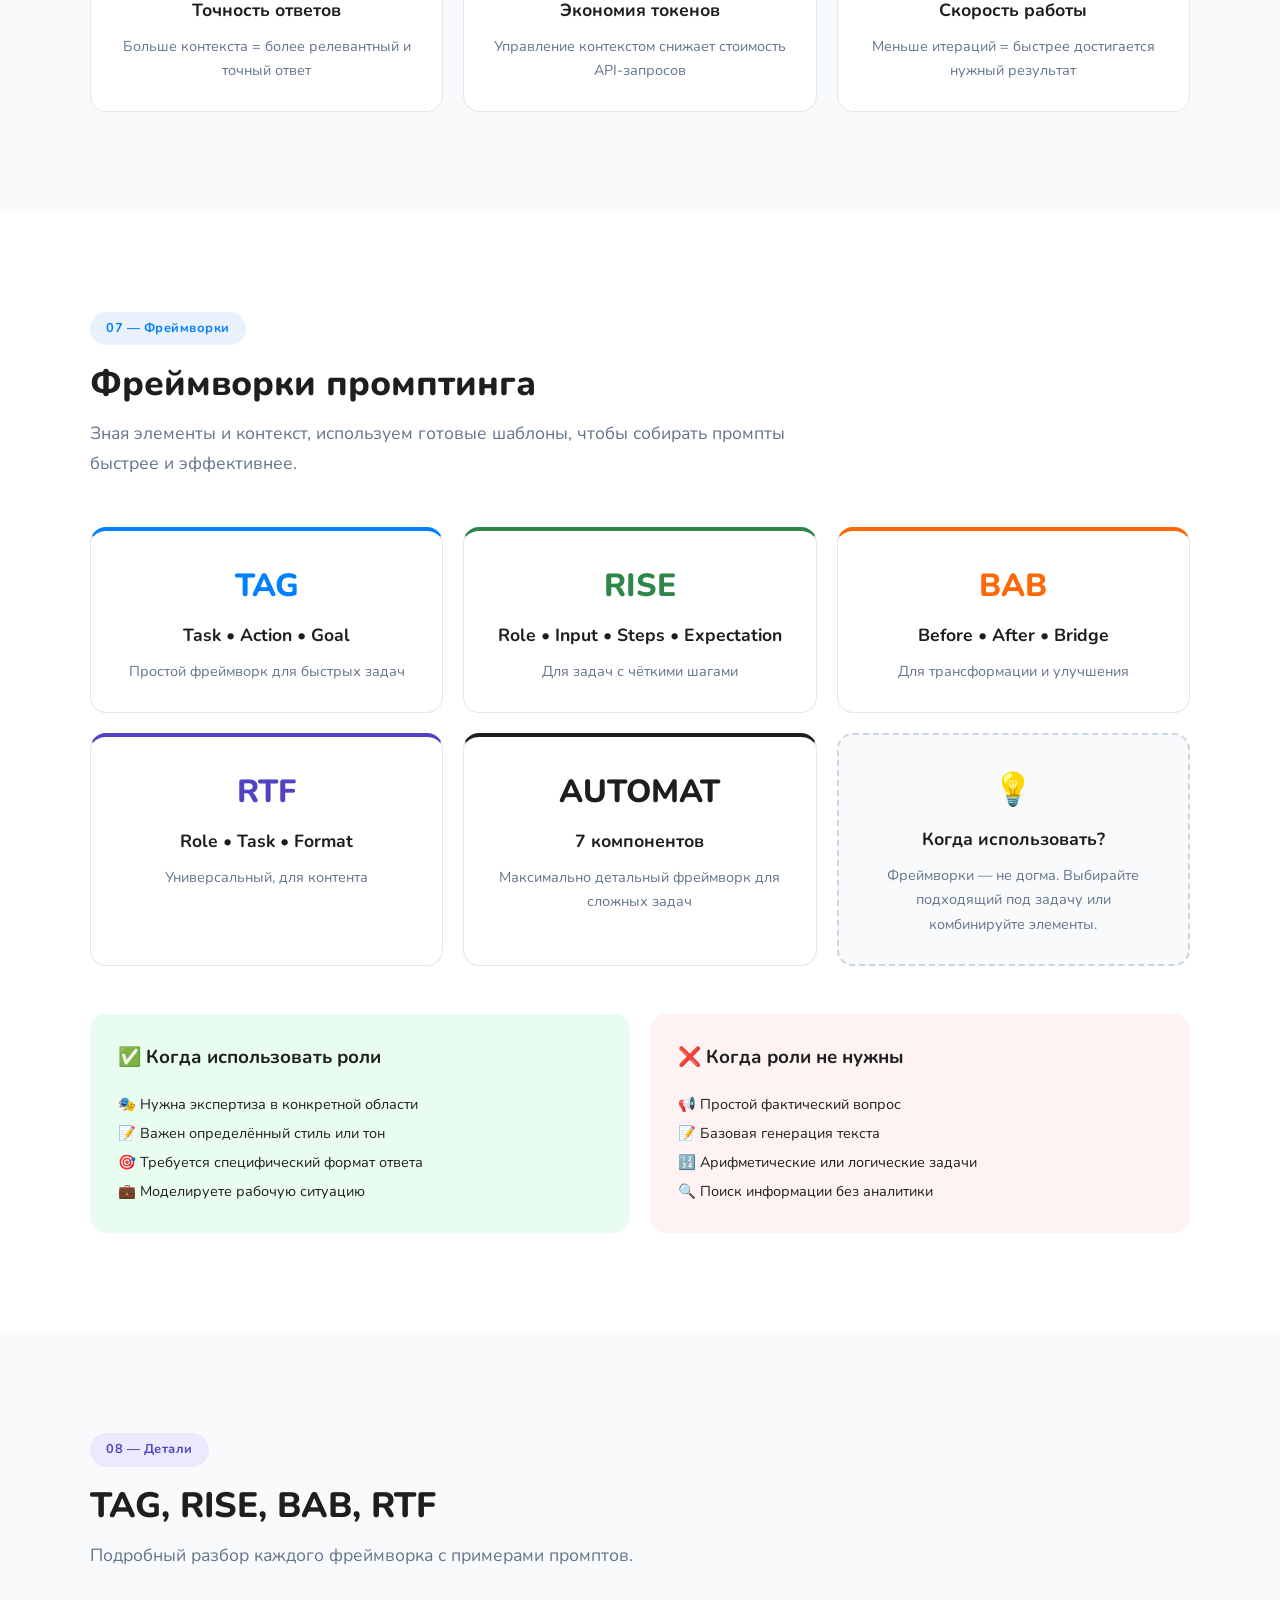
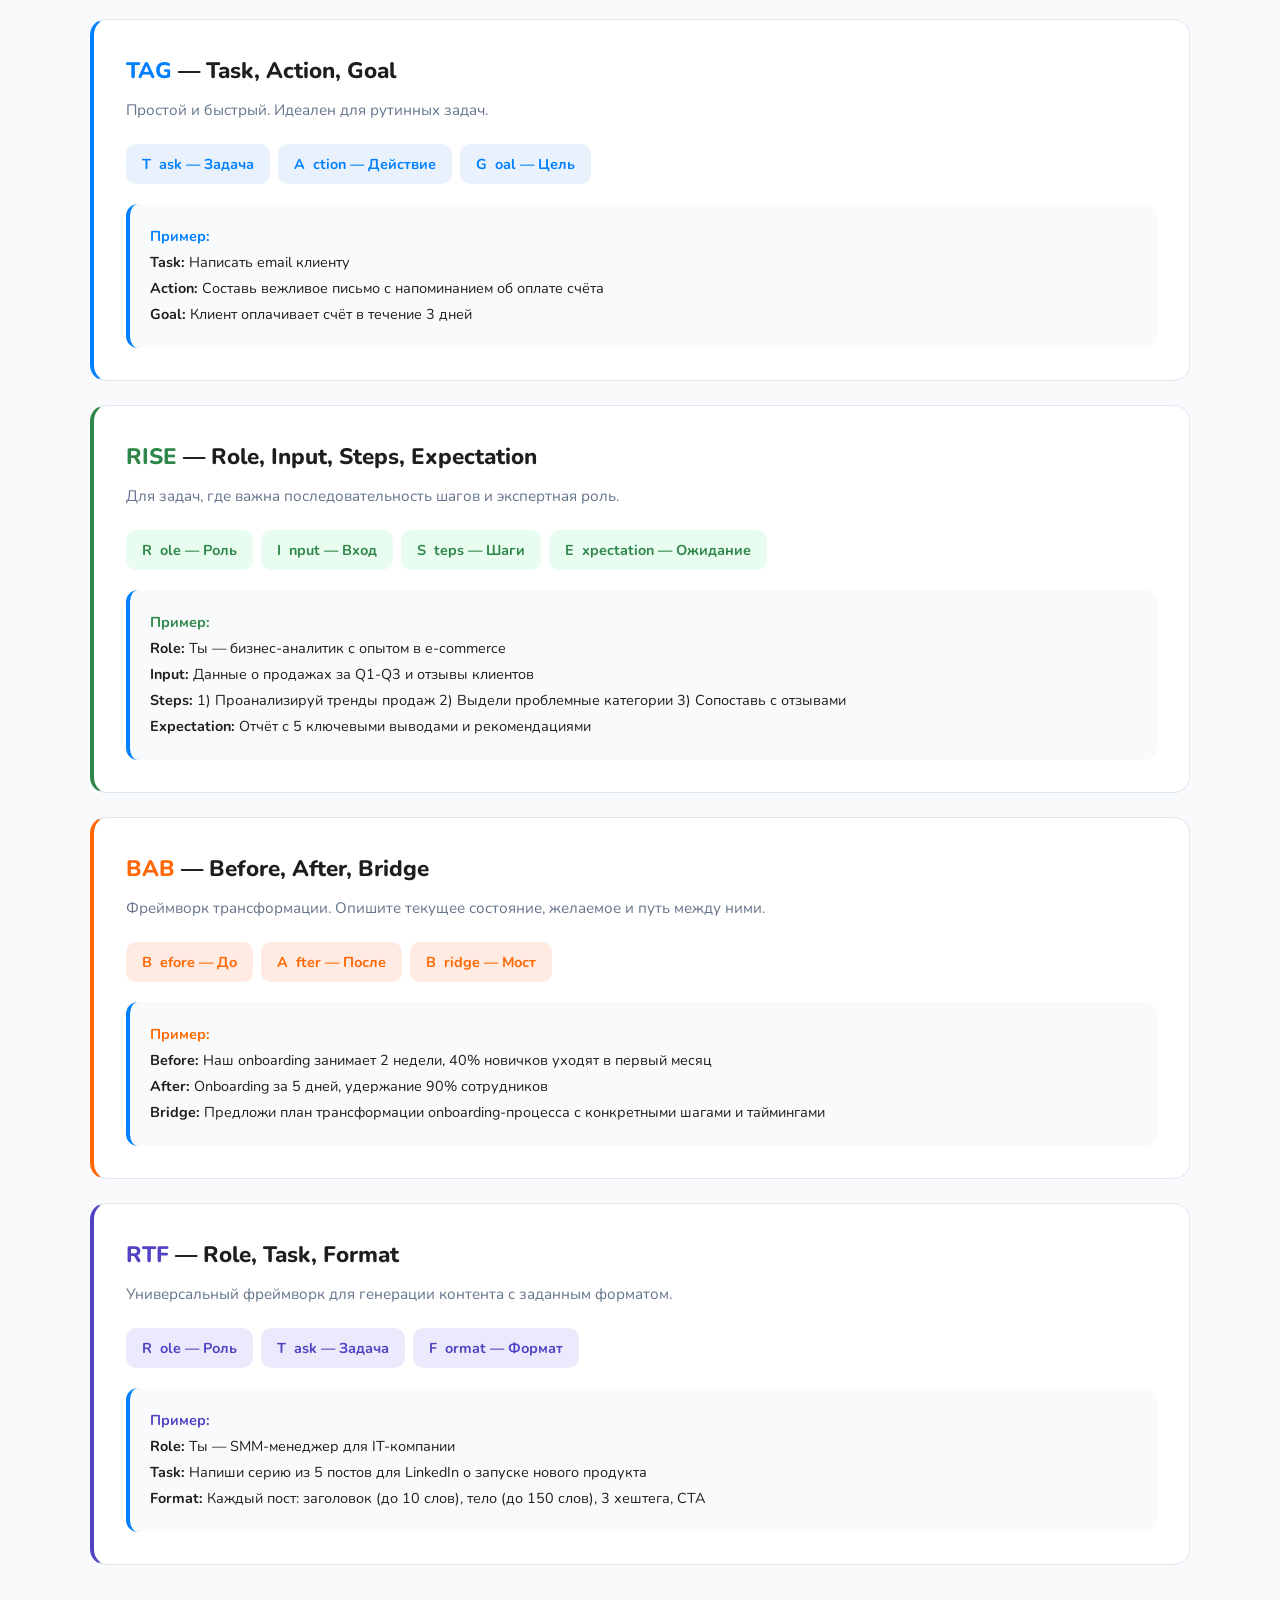
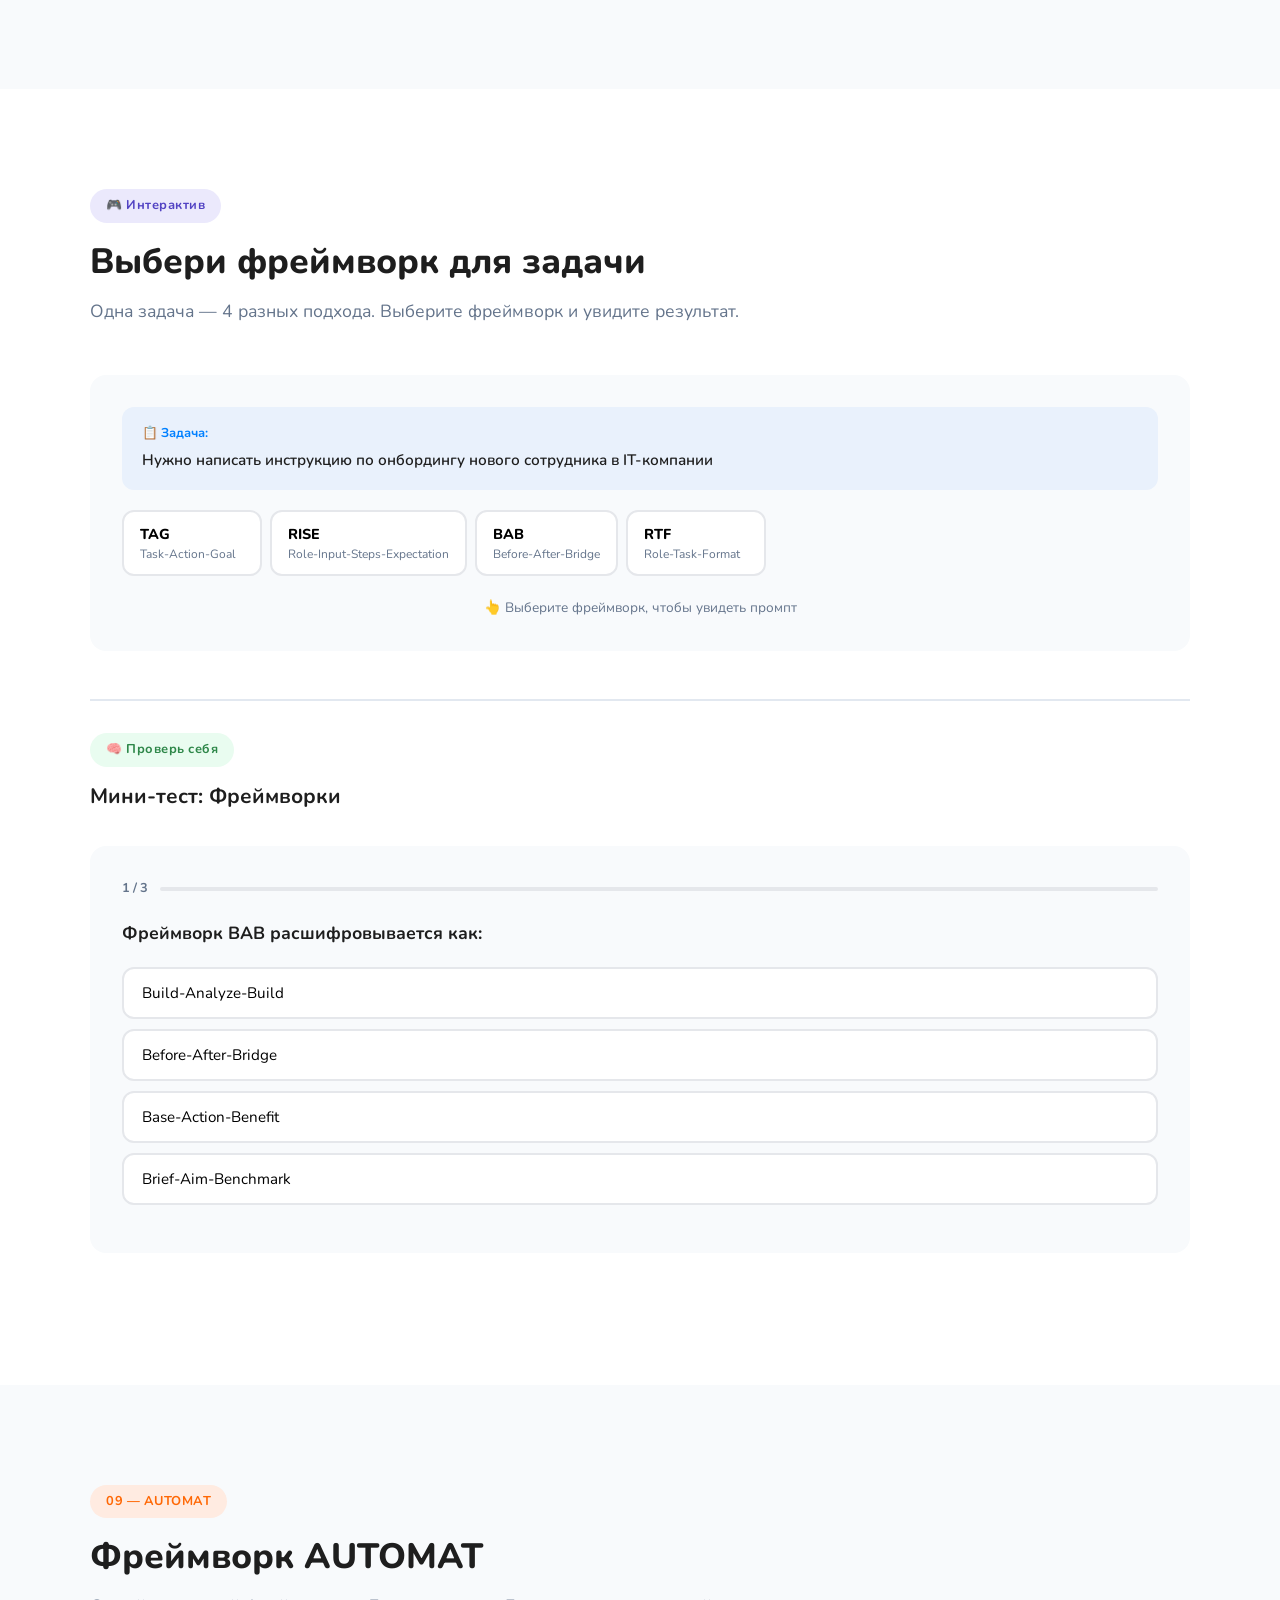
==== commit 6b37a030: "L1-L3: Merge quizzes into parent sections for embed compatibility L1: 3 quizzes merged (qa-1→what-is" ====
--- a/docs/lesson-02/index.html
+++ b/docs/lesson-02/index.html
@@ -901,19 +901,16 @@
                 {"label": "📐 Формат", "color": "#ff6805", "match": "деловой, но тёплый. До 120 слов."}
             ]
         }'></div>
-    </div>
-</section>
-
-<!-- ═══ QUIZ: Основы промптинга ═══ -->
-<section class="section" id="qa-basics">
-    <div class="section-inner">
-        <div class="section-badge bg-blue-light text-blue">&#x1f9e0; Проверь себя</div>
-        <h2 class="section-title">Мини-тест: Основы промптинга</h2>
-        <div class="inline-quiz" data-quiz='[
+        <!-- Quiz -->
+        <div style="margin-top:48px; padding-top:32px; border-top:2px solid #E2E8F0;">
+            <div class="section-badge bg-blue-light text-blue" style="display:inline-block; margin-bottom:12px;">&#x1f9e0; Проверь себя</div>
+            <h3 style="font-size:1.3rem; font-weight:700; margin-bottom:16px;">Мини-тест: Основы промптинга</h3>
+            <div class="inline-quiz" data-quiz='[
             {"question": "Какие 4 ключевых элемента хорошего промпта?", "options": ["Текст, картинка, ссылка, эмодзи", "Инструкция, контекст, входные данные, формат вывода", "Роль, задача, время, бюджет", "Вопрос, ответ, комментарий, оценка"], "correct": 1, "explanation": "4 элемента: Инструкция (что делать), Контекст (фон задачи), Входные данные (информация), Формат вывода (как должен выглядеть результат)."},
             {"question": "Промпт-инжиниринг — это итеративный процесс. Сколько этапов?", "options": ["3 этапа", "5 этапов", "7 этапов", "10 этапов"], "correct": 1, "explanation": "5 этапов: Определить цель → Создать промпт → Протестировать → Проанализировать → Уточнить и повторить."},
             {"question": "На каком языке лучше писать промпты, если есть возможность?", "options": ["Всегда на русском", "На английском", "На любом, разницы нет", "На языке модели"], "correct": 1, "explanation": "Английский предпочтительнее — модели обучены преимущественно на английских текстах и дают более точные результаты."}
         ]'></div>
+        </div>
     </div>
 </section>
 
@@ -1150,19 +1147,16 @@
                 {"id": "rtf", "name": "RTF", "shortDesc": "Role-Task-Format", "color": "#ff6805", "prompt": "Role: HR-директор IT-компании.\n\nTask: Создай пошаговую инструкцию онбординга для нового разработчика на первые 5 рабочих дней.\n\nFormat: Таблица с колонками: День | Активность | Ответственный | Результат. Максимум 15 строк. Деловой стиль."}
             ]
         }'></div>
-    </div>
-</section>
-
-<!-- ═══ QUIZ: Фреймворки ═══ -->
-<section class="section" id="qa-frameworks">
-    <div class="section-inner">
-        <div class="section-badge bg-green-light text-green">&#x1f9e0; Проверь себя</div>
-        <h2 class="section-title">Мини-тест: Фреймворки</h2>
-        <div class="inline-quiz" data-quiz='[
+        <!-- Quiz -->
+        <div style="margin-top:48px; padding-top:32px; border-top:2px solid #E2E8F0;">
+            <div class="section-badge bg-green-light text-green" style="display:inline-block; margin-bottom:12px;">&#x1f9e0; Проверь себя</div>
+            <h3 style="font-size:1.3rem; font-weight:700; margin-bottom:16px;">Мини-тест: Фреймворки</h3>
+            <div class="inline-quiz" data-quiz='[
             {"question": "Фреймворк BAB расшифровывается как:", "options": ["Build-Analyze-Build", "Before-After-Bridge", "Base-Action-Benefit", "Brief-Aim-Benchmark"], "correct": 1, "explanation": "BAB = Before (текущее состояние) → After (желаемое состояние) → Bridge (шаги перехода). Особенно полезен для UX, маркетинга, HR."},
             {"question": "Когда НЕ нужно указывать роль в промпте?", "options": ["Никогда — роль нужна всегда", "Когда задача тривиальная (перевод, формула, исправление ошибок)", "Когда промпт длинный", "Когда используете ChatGPT"], "correct": 1, "explanation": "Роль можно пропустить для простых задач: перевод текста, вычисление формулы, исправление опечаток — контекста задачи уже достаточно."},
             {"question": "Какой фреймворк лучше всего подходит для описания трансформации (было → стало → как)?", "options": ["TAG", "RISE", "BAB", "RTF"], "correct": 2, "explanation": "BAB = Before (текущее состояние) → After (желаемое состояние) → Bridge (шаги перехода). Идеален для задач, где нужно описать трансформацию."}
         ]'></div>
+        </div>
     </div>
 </section>
 
@@ -1456,21 +1450,19 @@
             ],
             "answer": "Техника Self-Criticism: генерируем → критикуем → улучшаем. Каждая итерация делает промпт конкретнее и эффективнее."
         }'></div>
-    </div>
-</section>
-
-<!-- ═══ QUIZ: Техники промптинга ═══ -->
-<section class="section" id="qa-techniques">
-    <div class="section-inner">
-        <div class="section-badge bg-purple-light text-purple">&#x1f9e0; Проверь себя</div>
-        <h2 class="section-title">Финальный тест: Техники</h2>
-        <div class="inline-quiz" data-quiz='[
+
+        <!-- Quiz -->
+        <div style="margin-top:48px; padding-top:32px; border-top:2px solid #E2E8F0;">
+            <div class="section-badge bg-purple-light text-purple" style="display:inline-block; margin-bottom:12px;">&#x1f9e0; Проверь себя</div>
+            <h3 style="font-size:1.3rem; font-weight:700; margin-bottom:16px;">Финальный тест: Техники</h3>
+            <div class="inline-quiz" data-quiz='[
             {"question": "Zero-shot prompting — это когда:", "options": ["Модель обучается с нуля", "Задача даётся без примеров, только инструкция", "Используется нулевая температура", "Промпт пустой"], "correct": 1, "explanation": "Zero-shot = модель получает задачу без примеров, опираясь только на свои знания. Например: «Определи тональность текста: позитивная, негативная или нейтральная.»"},
             {"question": "В Few-shot prompting важно, чтобы примеры:", "options": ["Были как можно длиннее", "Чередовали классы и имели единый формат", "Содержали только позитивные случаи", "Были на английском языке"], "correct": 1, "explanation": "Правильный порядок (чередование классов) и единый формат примеров критически важны — LLM угадывают по паттернам, а не по логике."},
             {"question": "Chain-of-Thought (CoT) помогает, когда:", "options": ["Нужен краткий ответ «да/нет»", "Задача требует многошагового рассуждения", "Нужно сгенерировать картинку", "Задача тривиальная"], "correct": 1, "explanation": "CoT эффективен для сложных задач: расчёты, логические цепочки, принятие решений. Для простых задач он избыточен."},
             {"question": "Техника Self-Criticism состоит из:", "options": ["Одного шага", "Двух шагов: вопрос и ответ", "Трёх шагов: генерация → самокритика → улучшение", "Пяти шагов"], "correct": 2, "explanation": "Self-Criticism: 1) Генерируем ответ → 2) Просим модель покритиковать его → 3) Улучшаем на основе критики. Итеративный процесс."},
             {"question": "Step-back prompting — это:", "options": ["Возврат к предыдущему промпту", "Сначала общий вопрос, потом конкретный", "Удаление последнего шага", "Техника для работы с изображениями"], "correct": 1, "explanation": "Step-back: сначала задаём общий/абстрактный вопрос, получаем принципы, затем применяем их к конкретной задаче."}
         ]'></div>
+        </div>
     </div>
 </section>
 
@@ -1812,18 +1804,19 @@
 // ═══ Normal mode: full page with copy buttons ═══
 (function() {
     var params = new URLSearchParams(window.location.search);
-    var sectionId = params.get('section');
+    var sectionParam = params.get('section');
+    var sectionIds = sectionParam ? sectionParam.split(',') : [];
     var isEmbed = params.get('embed') === 'true';
 
-    if (sectionId) {
+    if (sectionIds.length > 0) {
         // Hide chrome
         document.querySelector('nav').style.display = 'none';
         document.querySelector('.hero').style.display = 'none';
         document.getElementById('progress').style.display = 'none';
         document.querySelector('footer').style.display = 'none';
-        // Hide all other sections
+        // Show only specified sections
         document.querySelectorAll('section.section').forEach(function(sec) {
-            if (sec.id !== sectionId) sec.style.display = 'none';
+            if (sectionIds.indexOf(sec.id) === -1) sec.style.display = 'none';
         });
         document.body.style.margin = '0';
         document.body.style.padding = '0';
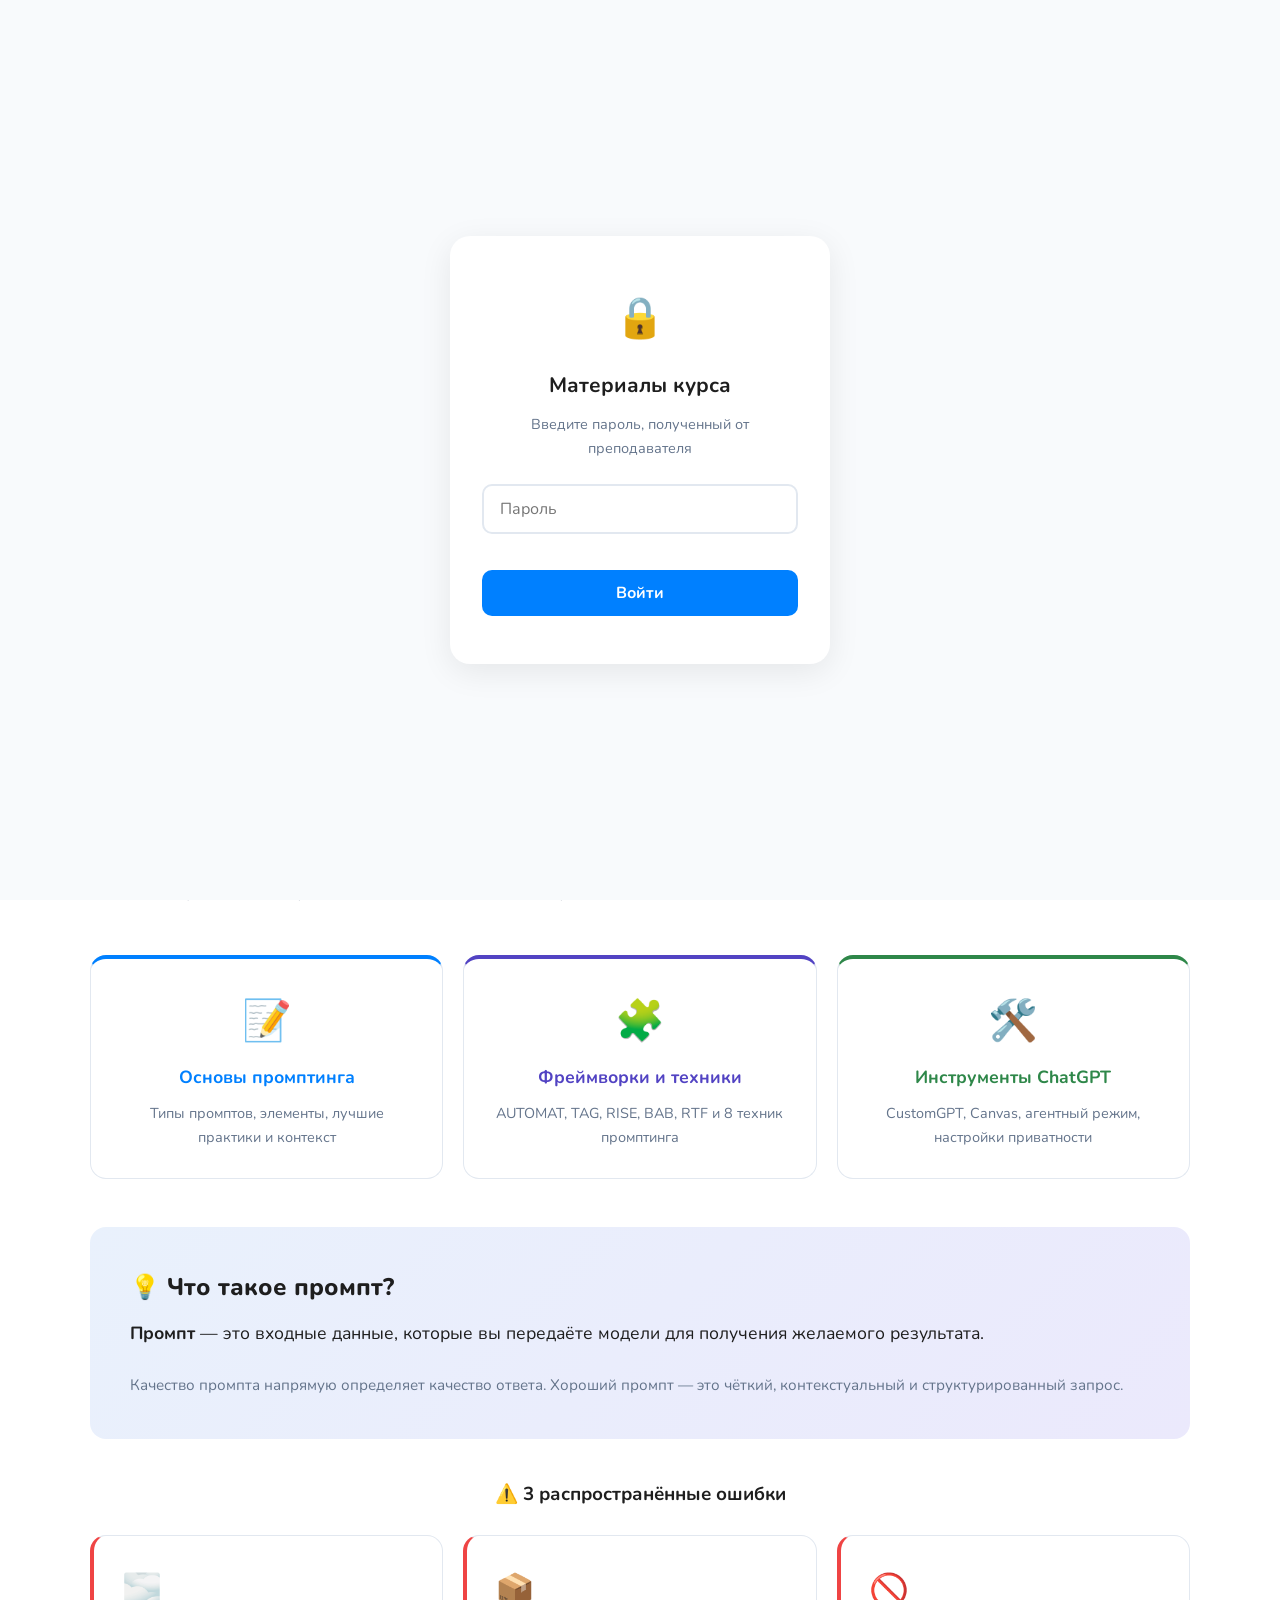
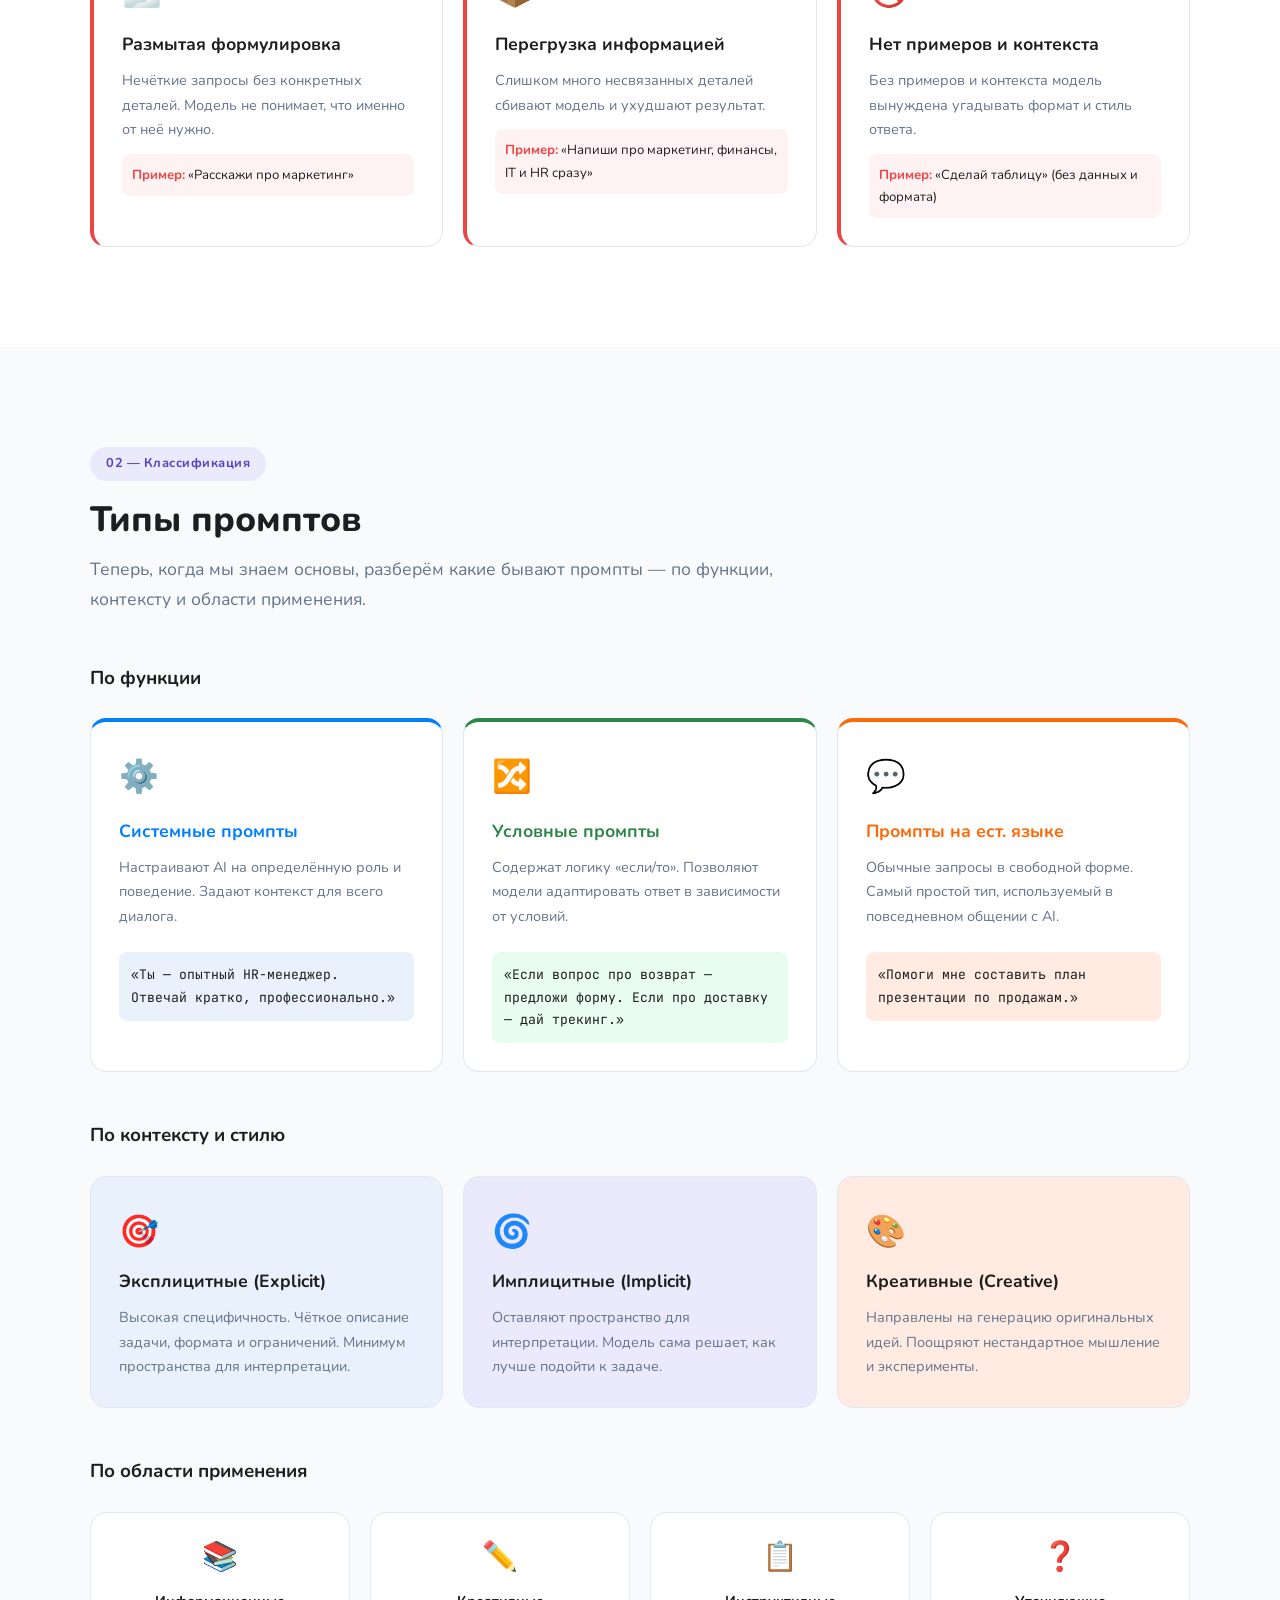
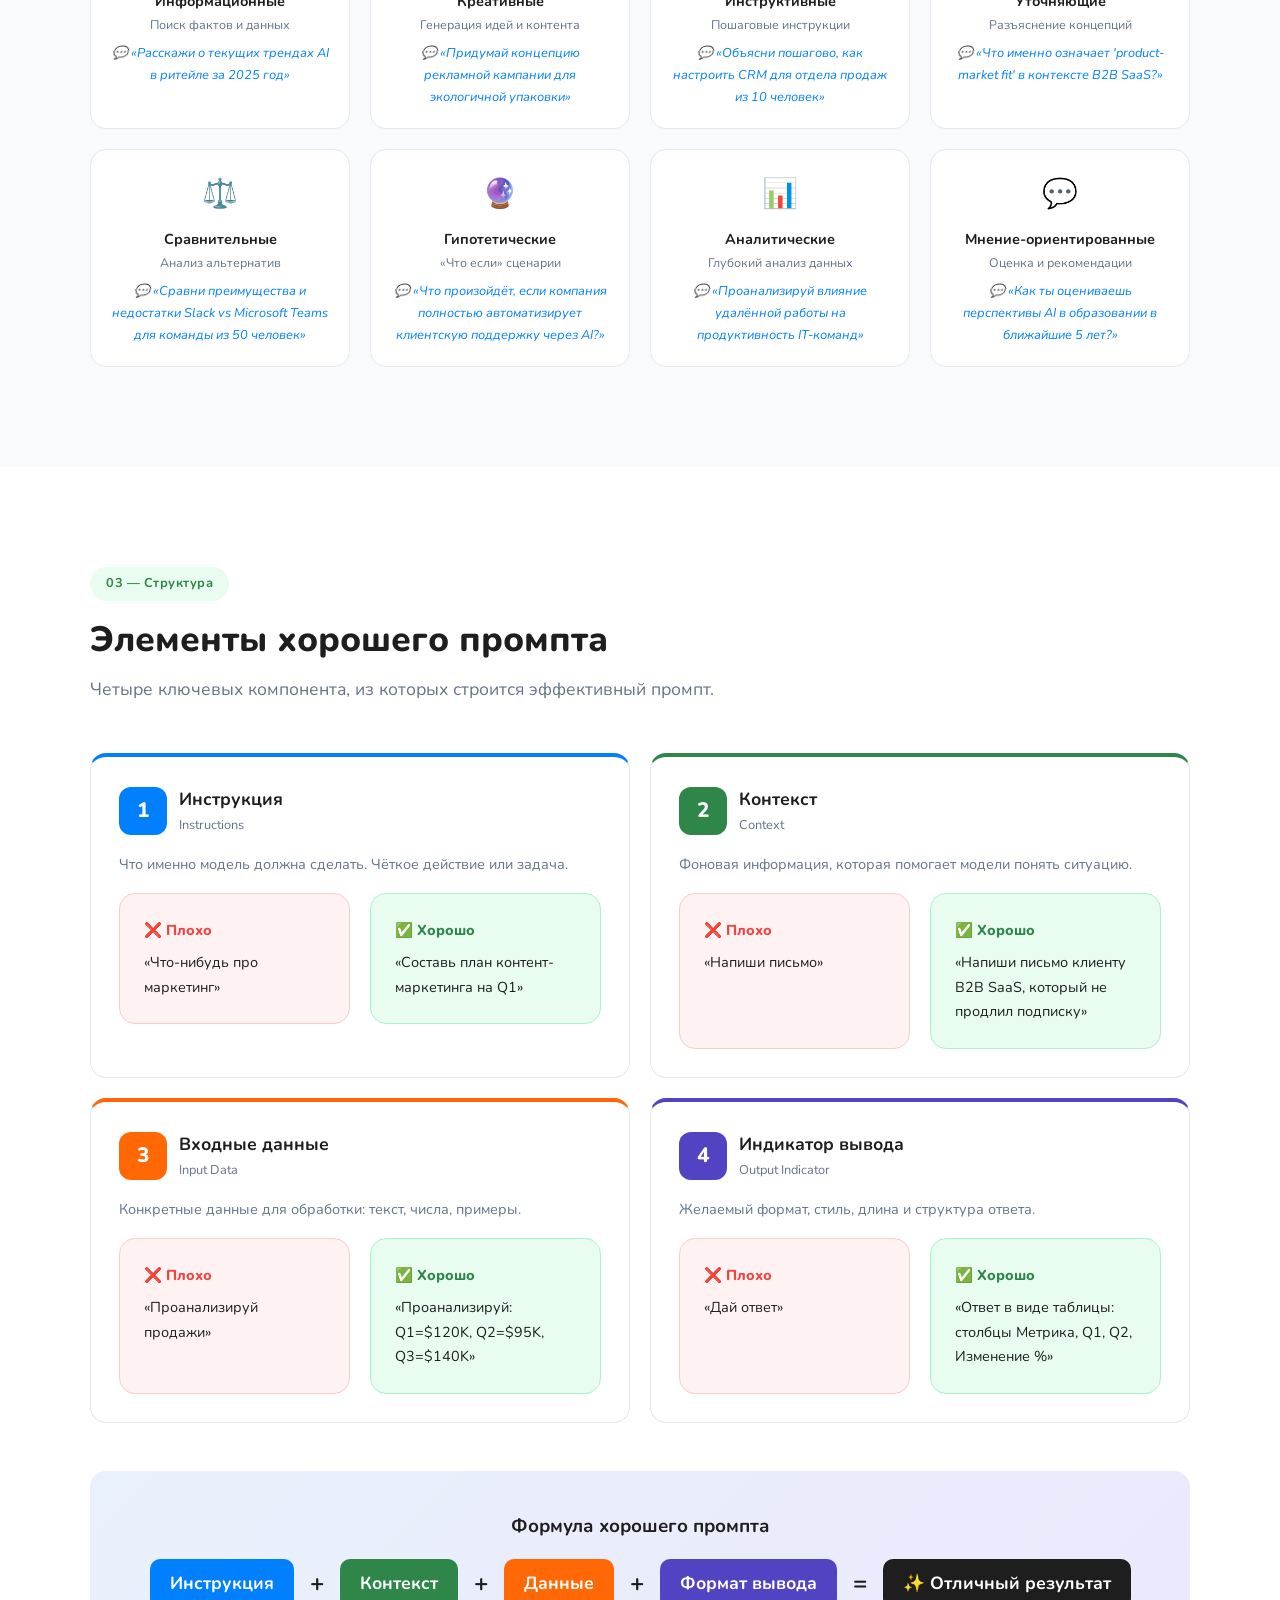
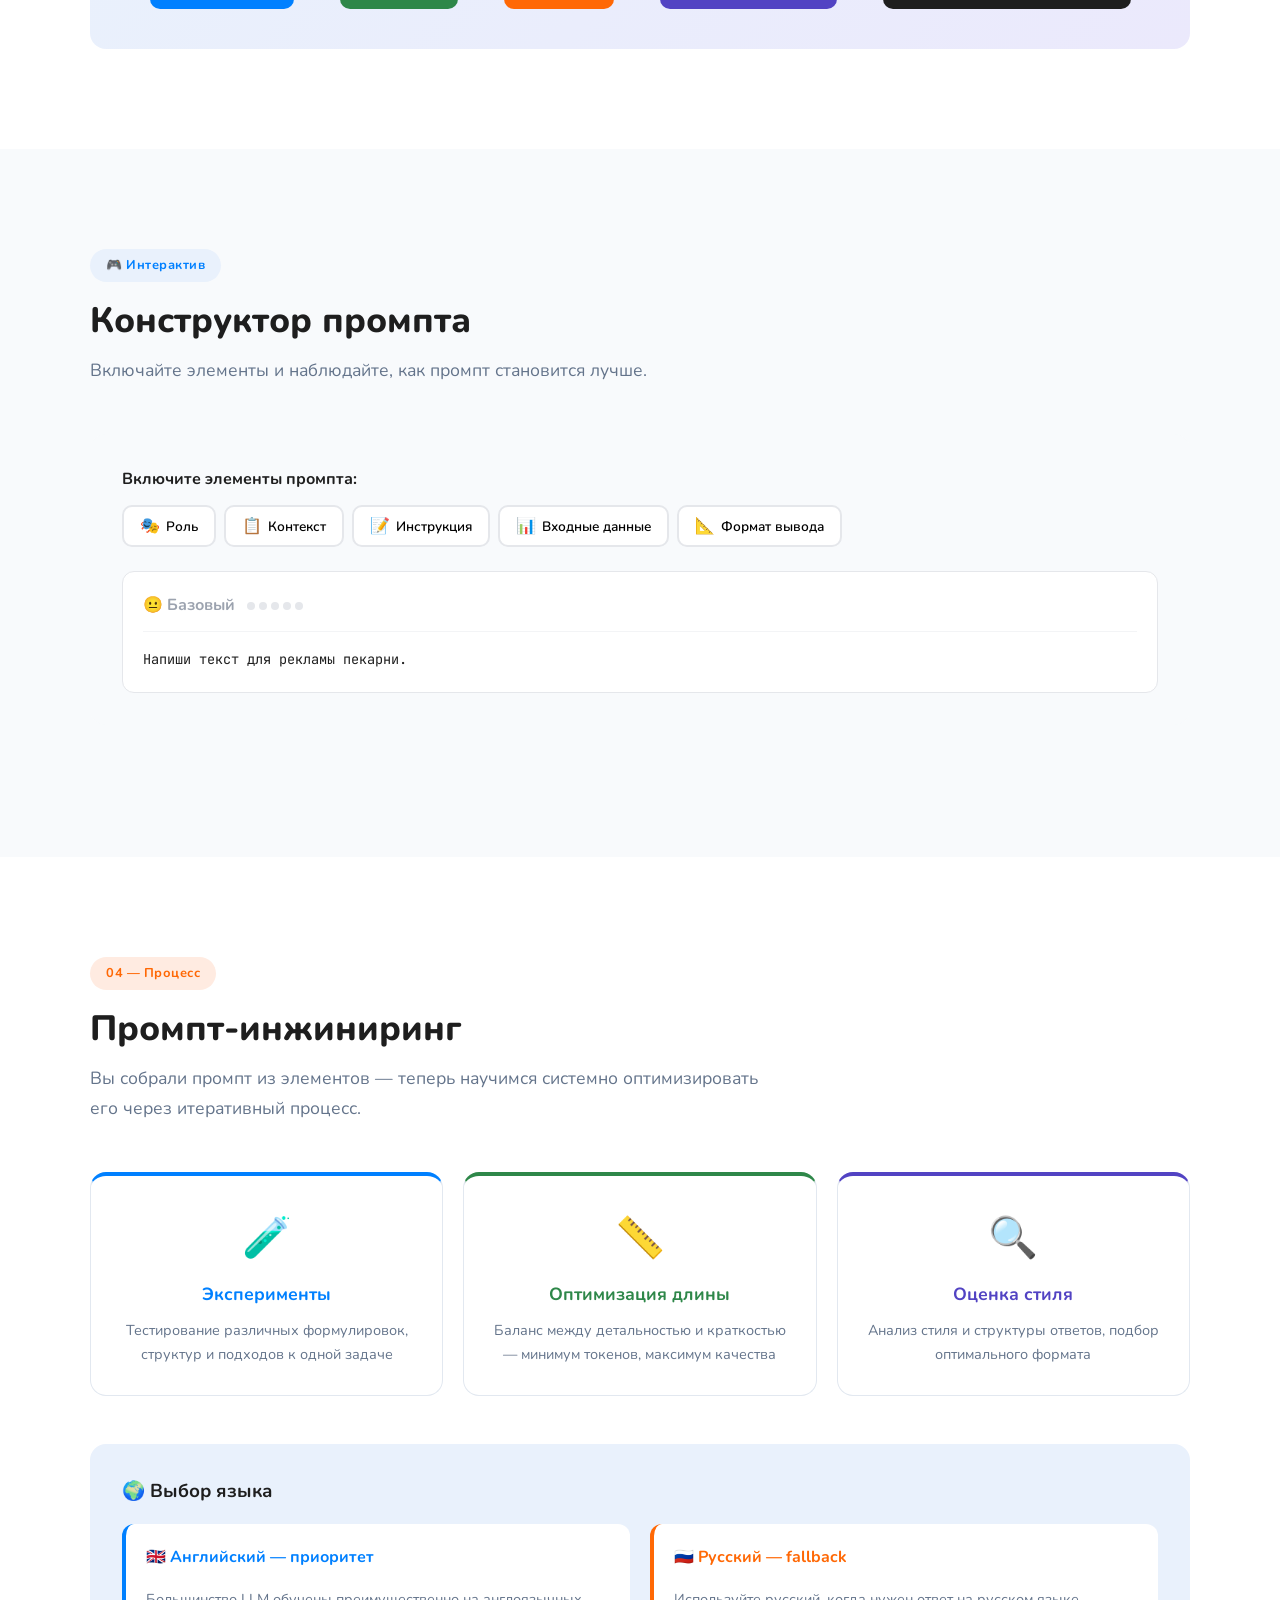
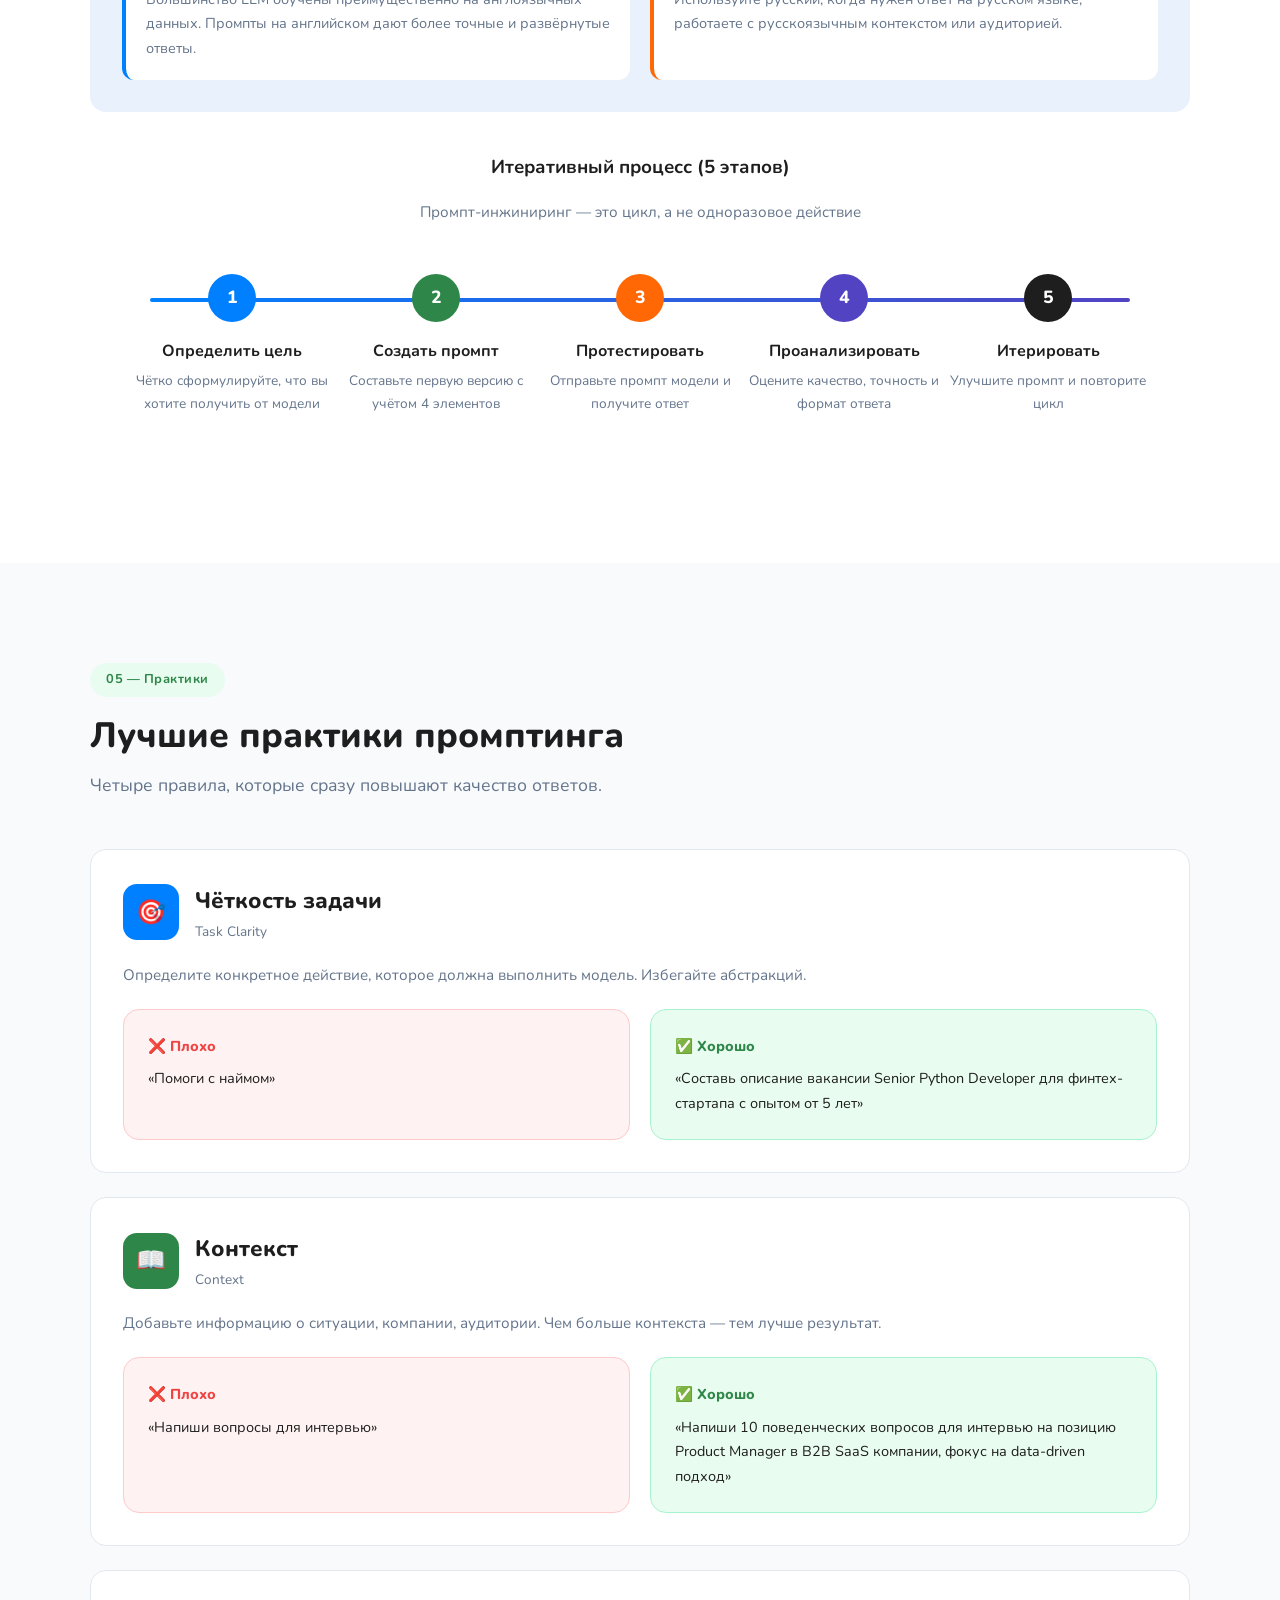
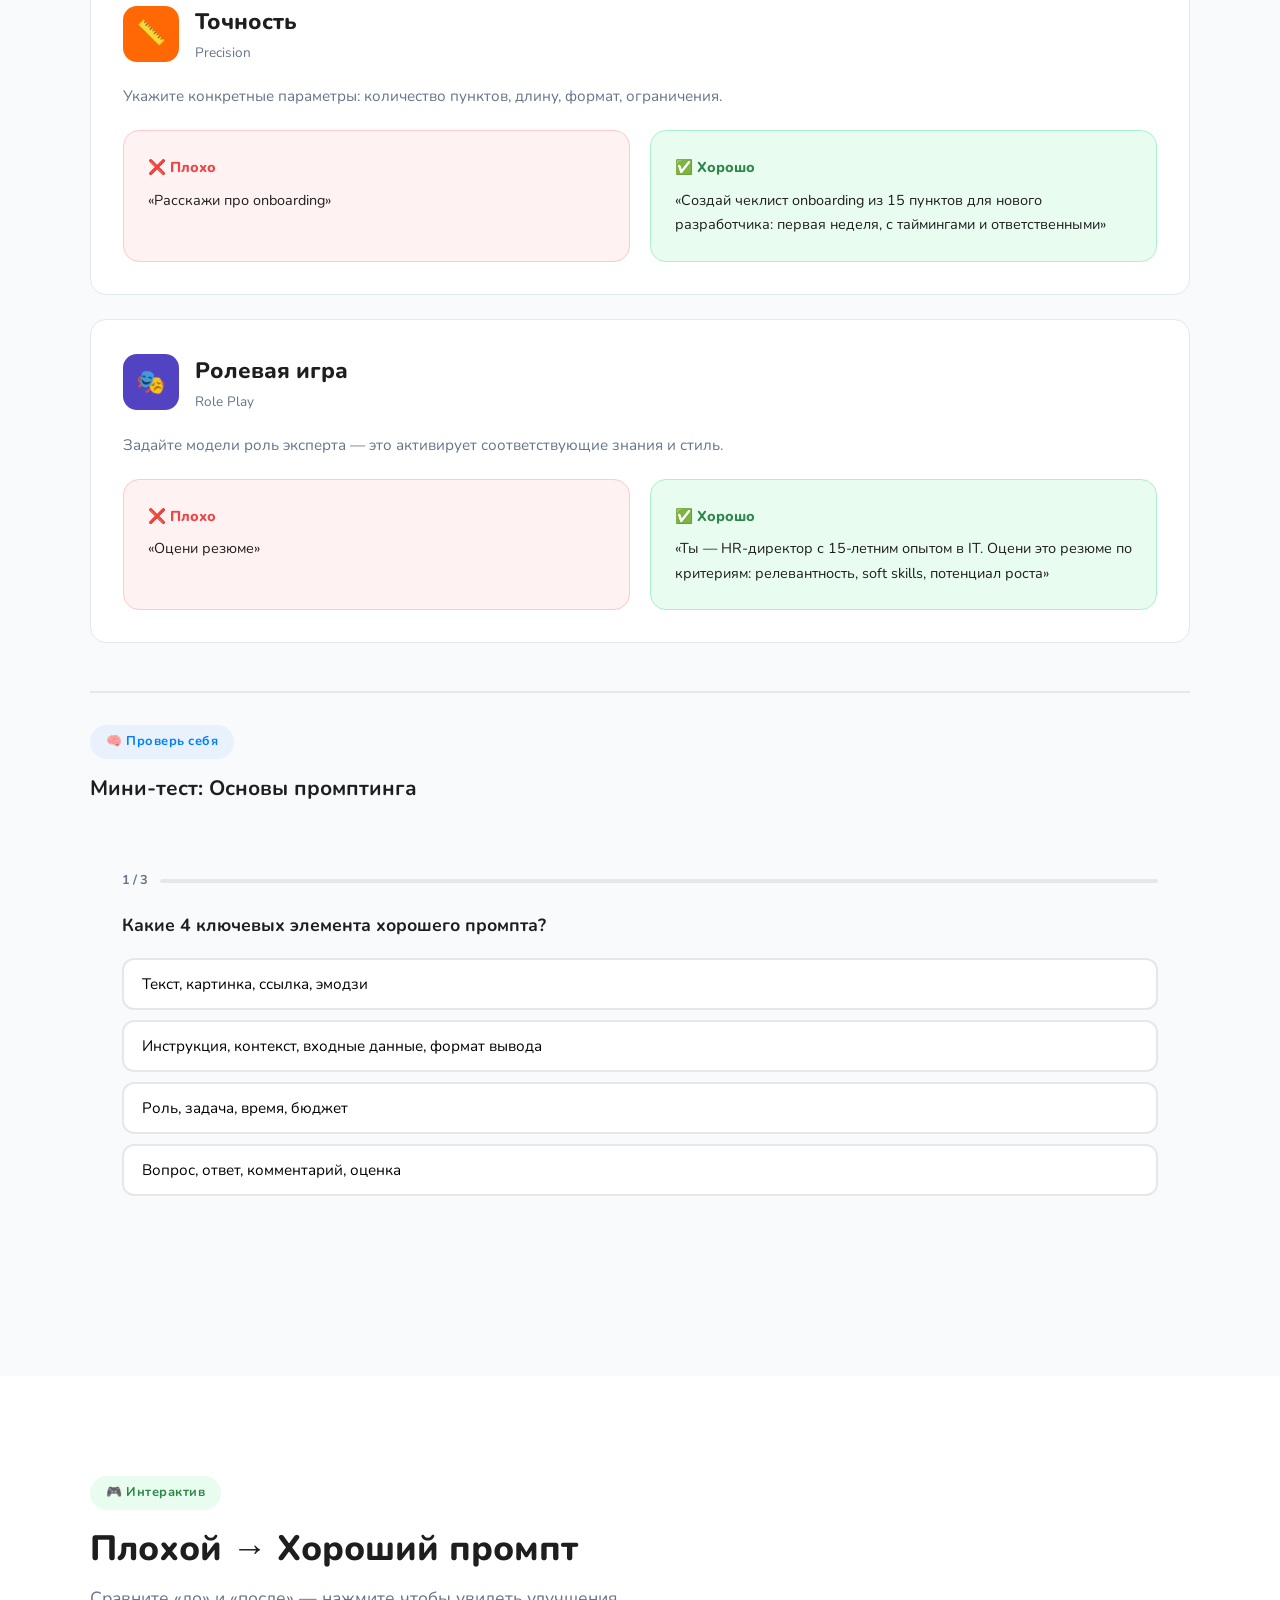
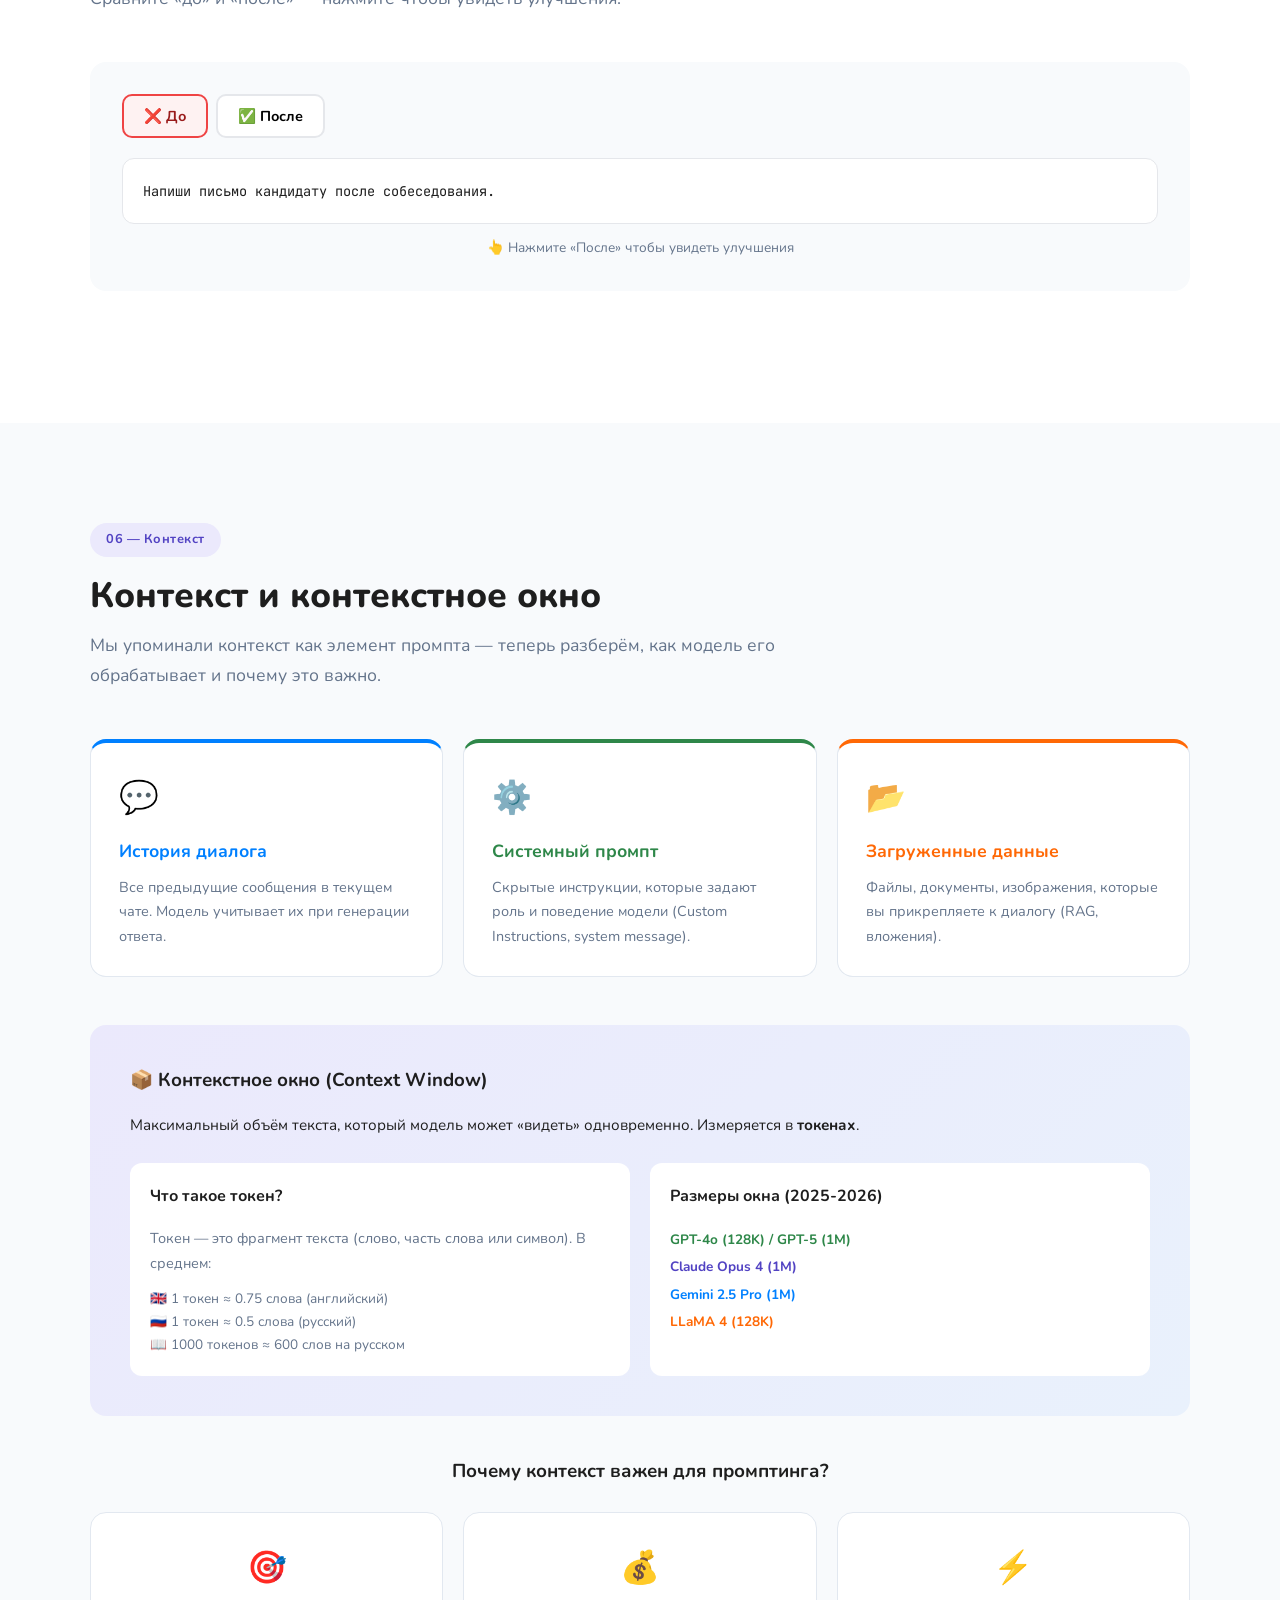
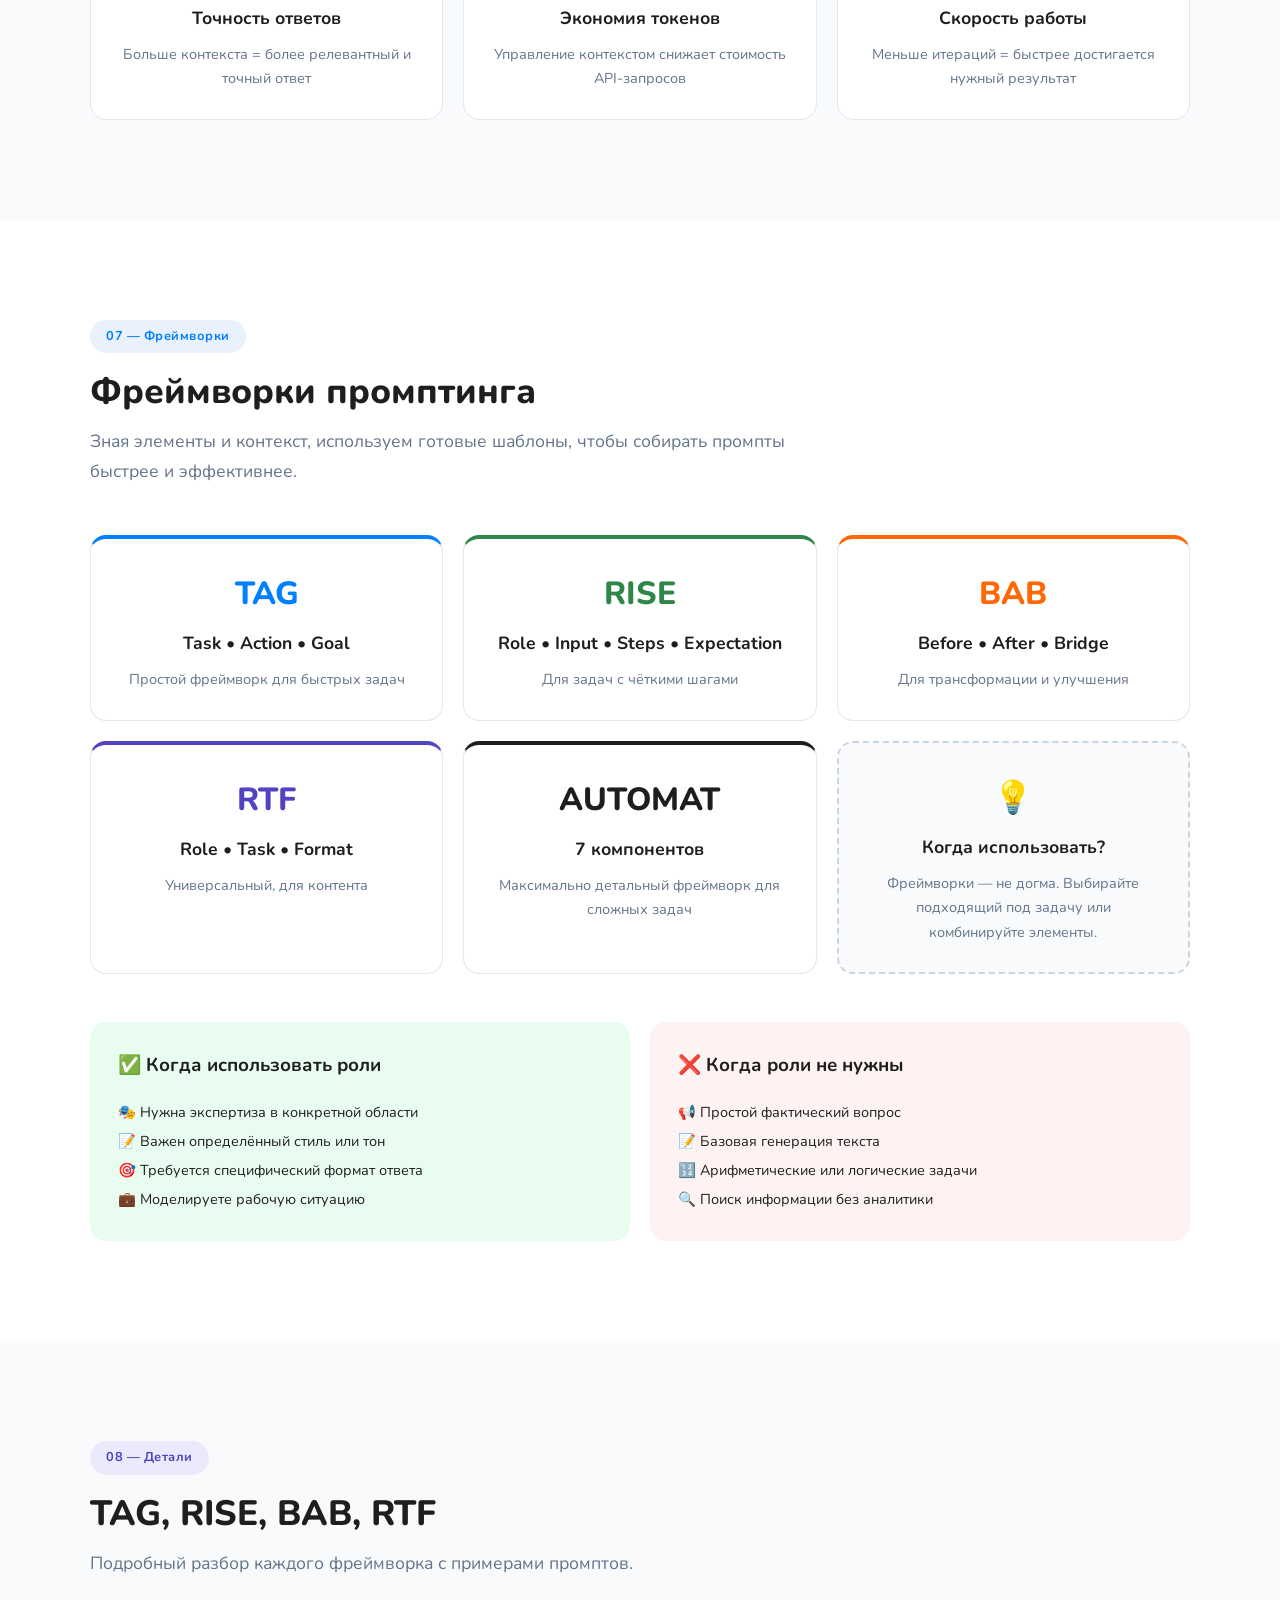
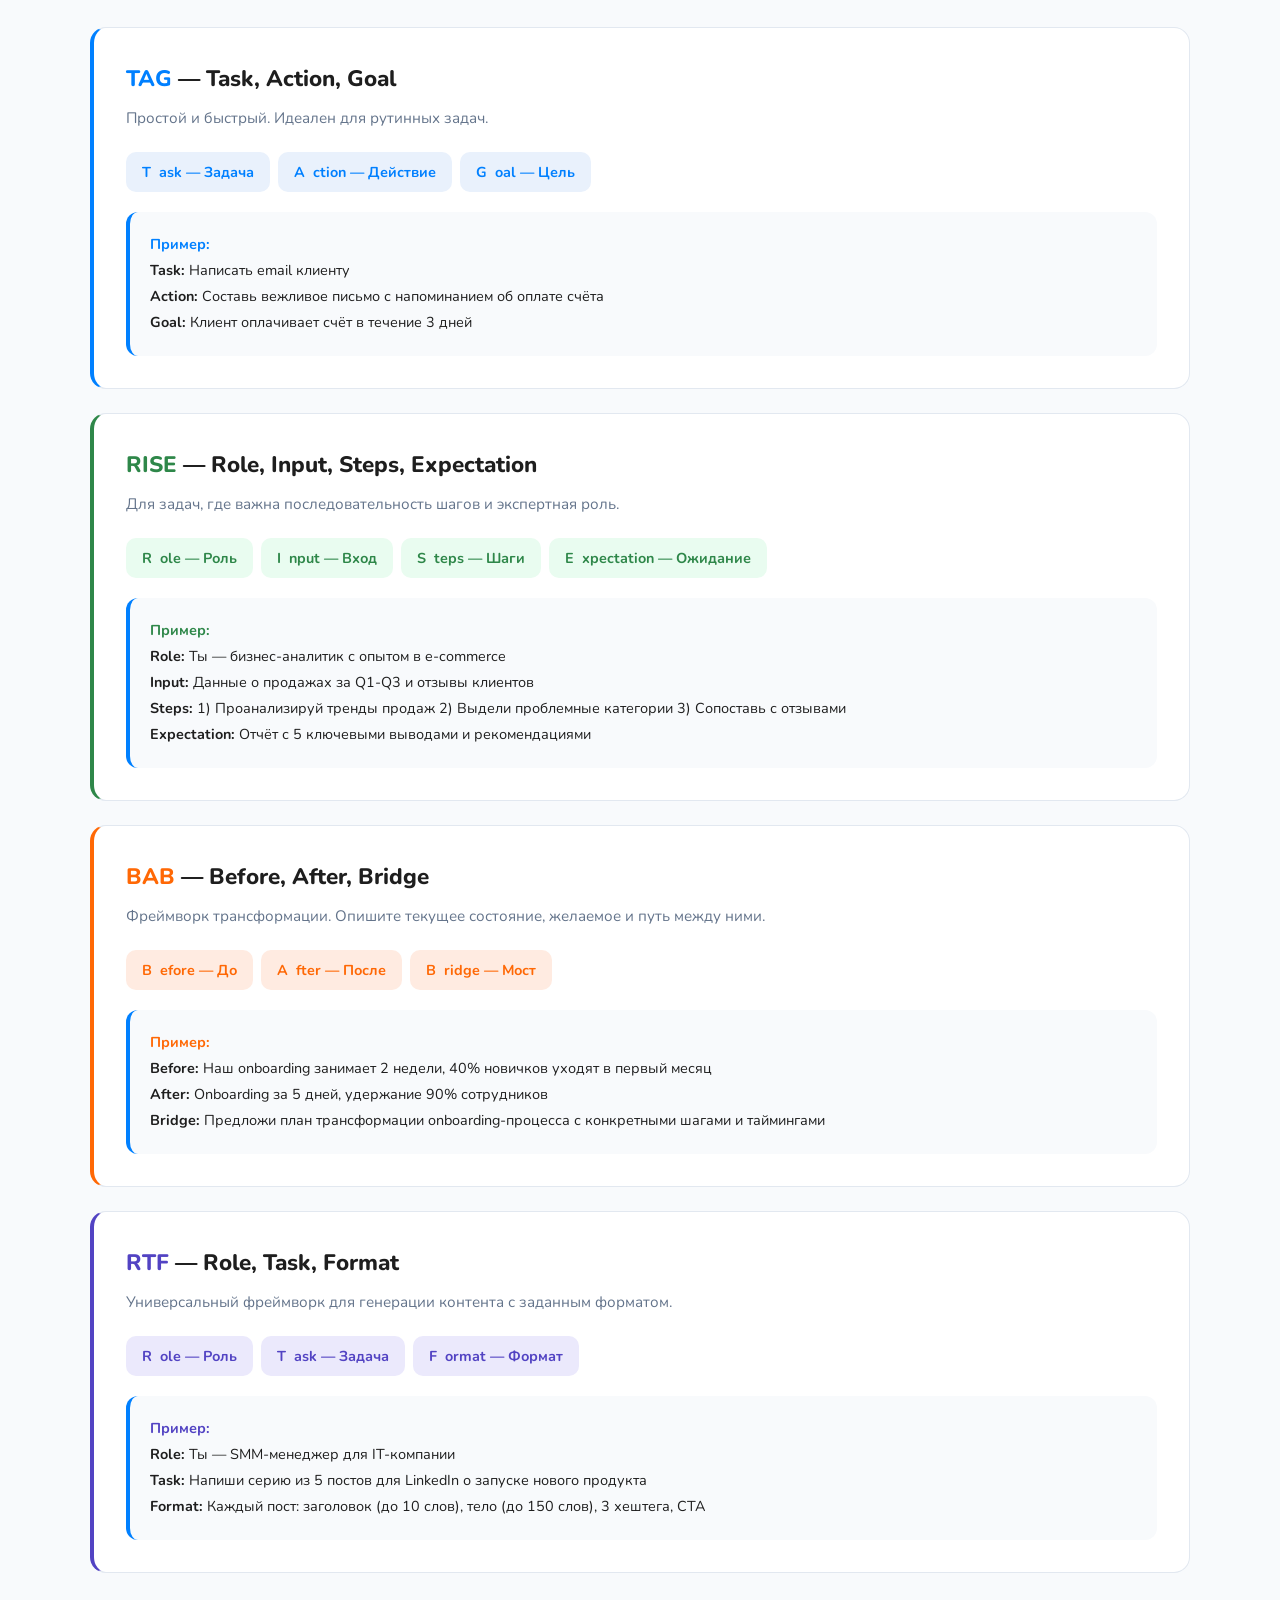
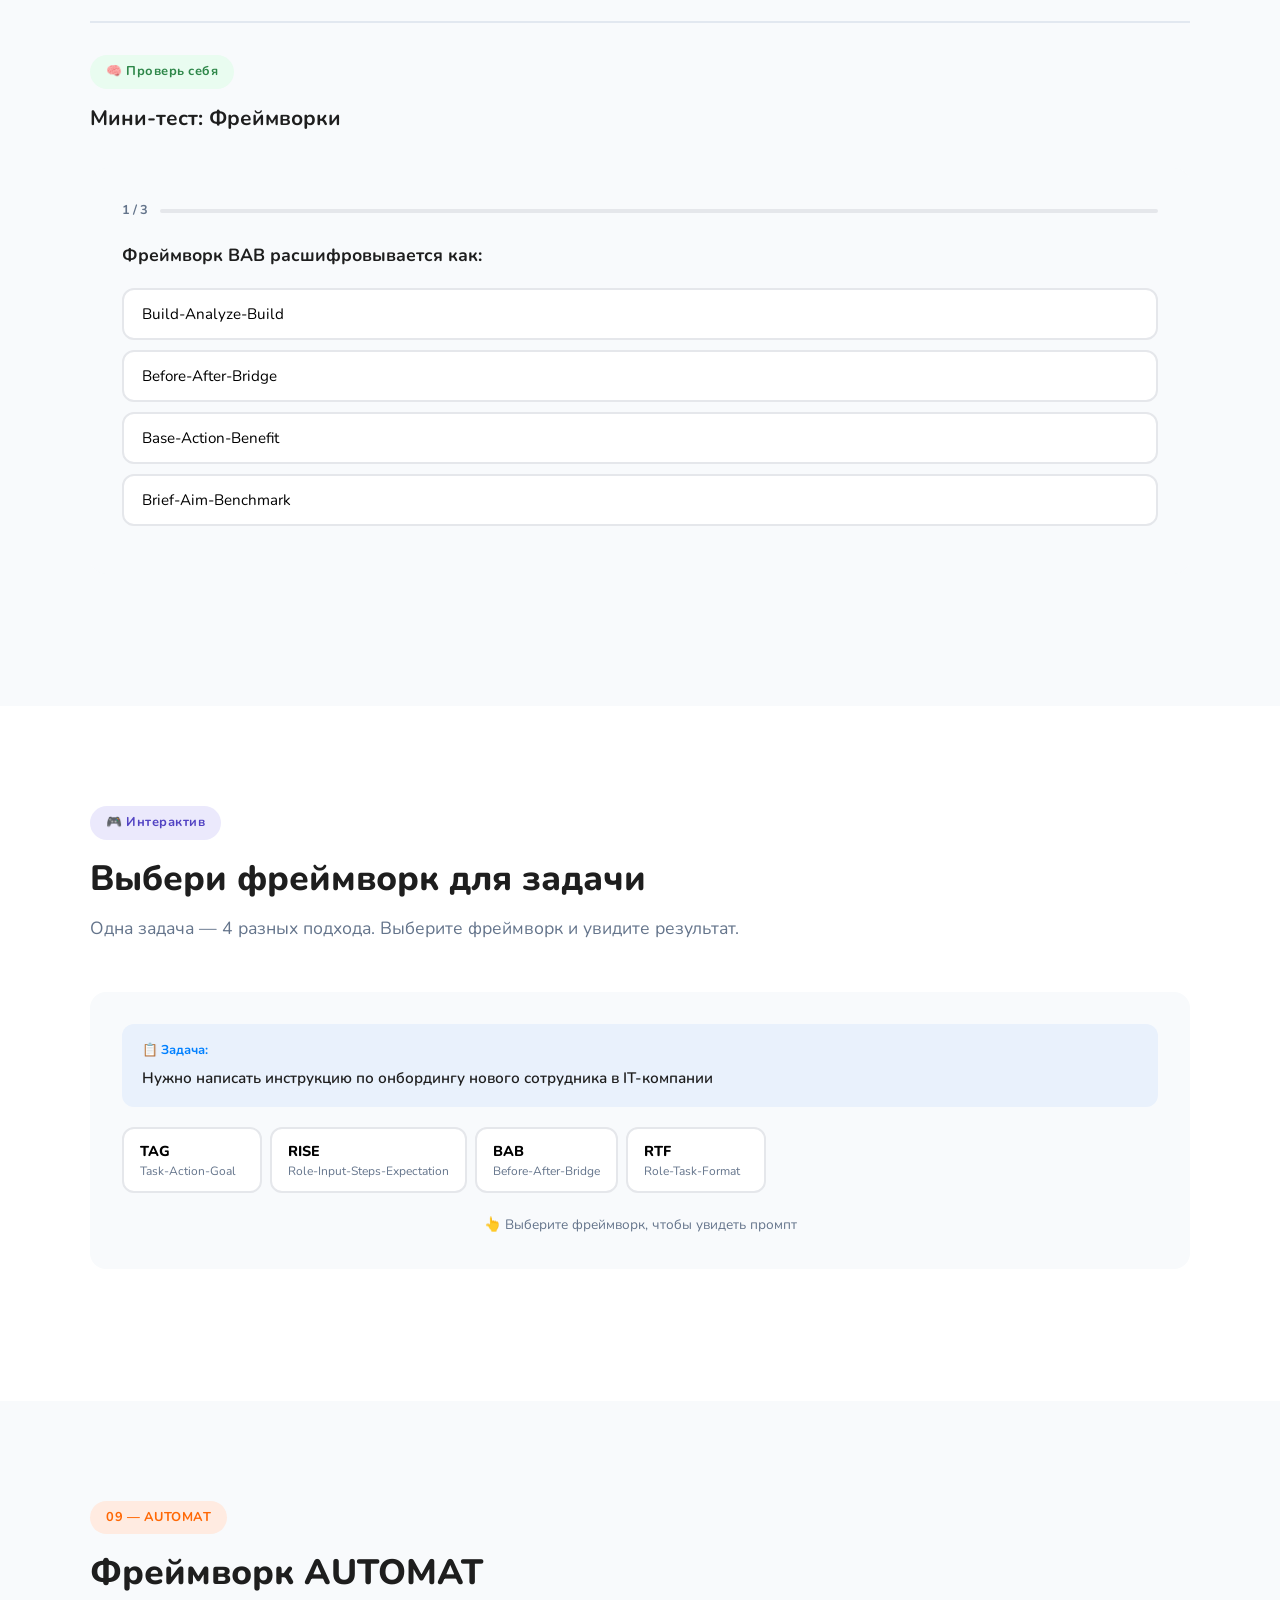
==== commit cd027289: "L2: Move quizzes from demo sections to embed sections - Quiz 1 (basics) moved from improver-demo → b" ====
--- a/docs/lesson-02/index.html
+++ b/docs/lesson-02/index.html
@@ -882,6 +882,17 @@
                 </div>
             </div>
         </div>
+
+        <!-- Quiz -->
+        <div style="margin-top:48px; padding-top:32px; border-top:2px solid #E2E8F0;">
+            <div class="section-badge bg-blue-light text-blue" style="display:inline-block; margin-bottom:12px;">&#x1f9e0; Проверь себя</div>
+            <h3 style="font-size:1.3rem; font-weight:700; margin-bottom:16px;">Мини-тест: Основы промптинга</h3>
+            <div class="inline-quiz" data-quiz='[
+            {"question": "Какие 4 ключевых элемента хорошего промпта?", "options": ["Текст, картинка, ссылка, эмодзи", "Инструкция, контекст, входные данные, формат вывода", "Роль, задача, время, бюджет", "Вопрос, ответ, комментарий, оценка"], "correct": 1, "explanation": "4 элемента: Инструкция (что делать), Контекст (фон задачи), Входные данные (информация), Формат вывода (как должен выглядеть результат)."},
+            {"question": "Промпт-инжиниринг — это итеративный процесс. Сколько этапов?", "options": ["3 этапа", "5 этапов", "7 этапов", "10 этапов"], "correct": 1, "explanation": "5 этапов: Определить цель → Создать промпт → Протестировать → Проанализировать → Уточнить и повторить."},
+            {"question": "На каком языке лучше писать промпты, если есть возможность?", "options": ["Всегда на русском", "На английском", "На любом, разницы нет", "На языке модели"], "correct": 1, "explanation": "Английский предпочтительнее — модели обучены преимущественно на английских текстах и дают более точные результаты."}
+        ]'></div>
+        </div>
     </div>
 </section>
 
@@ -901,16 +912,6 @@
                 {"label": "📐 Формат", "color": "#ff6805", "match": "деловой, но тёплый. До 120 слов."}
             ]
         }'></div>
-        <!-- Quiz -->
-        <div style="margin-top:48px; padding-top:32px; border-top:2px solid #E2E8F0;">
-            <div class="section-badge bg-blue-light text-blue" style="display:inline-block; margin-bottom:12px;">&#x1f9e0; Проверь себя</div>
-            <h3 style="font-size:1.3rem; font-weight:700; margin-bottom:16px;">Мини-тест: Основы промптинга</h3>
-            <div class="inline-quiz" data-quiz='[
-            {"question": "Какие 4 ключевых элемента хорошего промпта?", "options": ["Текст, картинка, ссылка, эмодзи", "Инструкция, контекст, входные данные, формат вывода", "Роль, задача, время, бюджет", "Вопрос, ответ, комментарий, оценка"], "correct": 1, "explanation": "4 элемента: Инструкция (что делать), Контекст (фон задачи), Входные данные (информация), Формат вывода (как должен выглядеть результат)."},
-            {"question": "Промпт-инжиниринг — это итеративный процесс. Сколько этапов?", "options": ["3 этапа", "5 этапов", "7 этапов", "10 этапов"], "correct": 1, "explanation": "5 этапов: Определить цель → Создать промпт → Протестировать → Проанализировать → Уточнить и повторить."},
-            {"question": "На каком языке лучше писать промпты, если есть возможность?", "options": ["Всегда на русском", "На английском", "На любом, разницы нет", "На языке модели"], "correct": 1, "explanation": "Английский предпочтительнее — модели обучены преимущественно на английских текстах и дают более точные результаты."}
-        ]'></div>
-        </div>
     </div>
 </section>
 
@@ -1128,6 +1129,17 @@
                 <strong>Task:</strong> Напиши серию из 5 постов для LinkedIn о запуске нового продукта<br>
                 <strong>Format:</strong> Каждый пост: заголовок (до 10 слов), тело (до 150 слов), 3 хештега, CTA
             </div>
+        </div>
+
+        <!-- Quiz -->
+        <div style="margin-top:48px; padding-top:32px; border-top:2px solid #E2E8F0;">
+            <div class="section-badge bg-green-light text-green" style="display:inline-block; margin-bottom:12px;">&#x1f9e0; Проверь себя</div>
+            <h3 style="font-size:1.3rem; font-weight:700; margin-bottom:16px;">Мини-тест: Фреймворки</h3>
+            <div class="inline-quiz" data-quiz='[
+            {"question": "Фреймворк BAB расшифровывается как:", "options": ["Build-Analyze-Build", "Before-After-Bridge", "Base-Action-Benefit", "Brief-Aim-Benchmark"], "correct": 1, "explanation": "BAB = Before (текущее состояние) → After (желаемое состояние) → Bridge (шаги перехода). Особенно полезен для UX, маркетинга, HR."},
+            {"question": "Когда НЕ нужно указывать роль в промпте?", "options": ["Никогда — роль нужна всегда", "Когда задача тривиальная (перевод, формула, исправление ошибок)", "Когда промпт длинный", "Когда используете ChatGPT"], "correct": 1, "explanation": "Роль можно пропустить для простых задач: перевод текста, вычисление формулы, исправление опечаток — контекста задачи уже достаточно."},
+            {"question": "Какой фреймворк лучше всего подходит для описания трансформации (было → стало → как)?", "options": ["TAG", "RISE", "BAB", "RTF"], "correct": 2, "explanation": "BAB = Before (текущее состояние) → After (желаемое состояние) → Bridge (шаги перехода). Идеален для задач, где нужно описать трансформацию."}
+        ]'></div>
         </div>
     </div>
 </section>
@@ -1147,16 +1159,6 @@
                 {"id": "rtf", "name": "RTF", "shortDesc": "Role-Task-Format", "color": "#ff6805", "prompt": "Role: HR-директор IT-компании.\n\nTask: Создай пошаговую инструкцию онбординга для нового разработчика на первые 5 рабочих дней.\n\nFormat: Таблица с колонками: День | Активность | Ответственный | Результат. Максимум 15 строк. Деловой стиль."}
             ]
         }'></div>
-        <!-- Quiz -->
-        <div style="margin-top:48px; padding-top:32px; border-top:2px solid #E2E8F0;">
-            <div class="section-badge bg-green-light text-green" style="display:inline-block; margin-bottom:12px;">&#x1f9e0; Проверь себя</div>
-            <h3 style="font-size:1.3rem; font-weight:700; margin-bottom:16px;">Мини-тест: Фреймворки</h3>
-            <div class="inline-quiz" data-quiz='[
-            {"question": "Фреймворк BAB расшифровывается как:", "options": ["Build-Analyze-Build", "Before-After-Bridge", "Base-Action-Benefit", "Brief-Aim-Benchmark"], "correct": 1, "explanation": "BAB = Before (текущее состояние) → After (желаемое состояние) → Bridge (шаги перехода). Особенно полезен для UX, маркетинга, HR."},
-            {"question": "Когда НЕ нужно указывать роль в промпте?", "options": ["Никогда — роль нужна всегда", "Когда задача тривиальная (перевод, формула, исправление ошибок)", "Когда промпт длинный", "Когда используете ChatGPT"], "correct": 1, "explanation": "Роль можно пропустить для простых задач: перевод текста, вычисление формулы, исправление опечаток — контекста задачи уже достаточно."},
-            {"question": "Какой фреймворк лучше всего подходит для описания трансформации (было → стало → как)?", "options": ["TAG", "RISE", "BAB", "RTF"], "correct": 2, "explanation": "BAB = Before (текущее состояние) → After (желаемое состояние) → Bridge (шаги перехода). Идеален для задач, где нужно описать трансформацию."}
-        ]'></div>
-        </div>
     </div>
 </section>
 
@@ -1430,6 +1432,19 @@
                     </div>
                 </div>
             </div>
+        </div>
+
+        <!-- Quiz -->
+        <div style="margin-top:48px; padding-top:32px; border-top:2px solid #E2E8F0;">
+            <div class="section-badge bg-purple-light text-purple" style="display:inline-block; margin-bottom:12px;">&#x1f9e0; Проверь себя</div>
+            <h3 style="font-size:1.3rem; font-weight:700; margin-bottom:16px;">Финальный тест: Техники</h3>
+            <div class="inline-quiz" data-quiz='[
+            {"question": "Zero-shot prompting — это когда:", "options": ["Модель обучается с нуля", "Задача даётся без примеров, только инструкция", "Используется нулевая температура", "Промпт пустой"], "correct": 1, "explanation": "Zero-shot = модель получает задачу без примеров, опираясь только на свои знания. Например: «Определи тональность текста: позитивная, негативная или нейтральная.»"},
+            {"question": "В Few-shot prompting важно, чтобы примеры:", "options": ["Были как можно длиннее", "Чередовали классы и имели единый формат", "Содержали только позитивные случаи", "Были на английском языке"], "correct": 1, "explanation": "Правильный порядок (чередование классов) и единый формат примеров критически важны — LLM угадывают по паттернам, а не по логике."},
+            {"question": "Chain-of-Thought (CoT) помогает, когда:", "options": ["Нужен краткий ответ «да/нет»", "Задача требует многошагового рассуждения", "Нужно сгенерировать картинку", "Задача тривиальная"], "correct": 1, "explanation": "CoT эффективен для сложных задач: расчёты, логические цепочки, принятие решений. Для простых задач он избыточен."},
+            {"question": "Техника Self-Criticism состоит из:", "options": ["Одного шага", "Двух шагов: вопрос и ответ", "Трёх шагов: генерация → самокритика → улучшение", "Пяти шагов"], "correct": 2, "explanation": "Self-Criticism: 1) Генерируем ответ → 2) Просим модель покритиковать его → 3) Улучшаем на основе критики. Итеративный процесс."},
+            {"question": "Step-back prompting — это:", "options": ["Возврат к предыдущему промпту", "Сначала общий вопрос, потом конкретный", "Удаление последнего шага", "Техника для работы с изображениями"], "correct": 1, "explanation": "Step-back: сначала задаём общий/абстрактный вопрос, получаем принципы, затем применяем их к конкретной задаче."}
+        ]'></div>
         </div>
     </div>
 </section>
@@ -1451,18 +1466,6 @@
             "answer": "Техника Self-Criticism: генерируем → критикуем → улучшаем. Каждая итерация делает промпт конкретнее и эффективнее."
         }'></div>
 
-        <!-- Quiz -->
-        <div style="margin-top:48px; padding-top:32px; border-top:2px solid #E2E8F0;">
-            <div class="section-badge bg-purple-light text-purple" style="display:inline-block; margin-bottom:12px;">&#x1f9e0; Проверь себя</div>
-            <h3 style="font-size:1.3rem; font-weight:700; margin-bottom:16px;">Финальный тест: Техники</h3>
-            <div class="inline-quiz" data-quiz='[
-            {"question": "Zero-shot prompting — это когда:", "options": ["Модель обучается с нуля", "Задача даётся без примеров, только инструкция", "Используется нулевая температура", "Промпт пустой"], "correct": 1, "explanation": "Zero-shot = модель получает задачу без примеров, опираясь только на свои знания. Например: «Определи тональность текста: позитивная, негативная или нейтральная.»"},
-            {"question": "В Few-shot prompting важно, чтобы примеры:", "options": ["Были как можно длиннее", "Чередовали классы и имели единый формат", "Содержали только позитивные случаи", "Были на английском языке"], "correct": 1, "explanation": "Правильный порядок (чередование классов) и единый формат примеров критически важны — LLM угадывают по паттернам, а не по логике."},
-            {"question": "Chain-of-Thought (CoT) помогает, когда:", "options": ["Нужен краткий ответ «да/нет»", "Задача требует многошагового рассуждения", "Нужно сгенерировать картинку", "Задача тривиальная"], "correct": 1, "explanation": "CoT эффективен для сложных задач: расчёты, логические цепочки, принятие решений. Для простых задач он избыточен."},
-            {"question": "Техника Self-Criticism состоит из:", "options": ["Одного шага", "Двух шагов: вопрос и ответ", "Трёх шагов: генерация → самокритика → улучшение", "Пяти шагов"], "correct": 2, "explanation": "Self-Criticism: 1) Генерируем ответ → 2) Просим модель покритиковать его → 3) Улучшаем на основе критики. Итеративный процесс."},
-            {"question": "Step-back prompting — это:", "options": ["Возврат к предыдущему промпту", "Сначала общий вопрос, потом конкретный", "Удаление последнего шага", "Техника для работы с изображениями"], "correct": 1, "explanation": "Step-back: сначала задаём общий/абстрактный вопрос, получаем принципы, затем применяем их к конкретной задаче."}
-        ]'></div>
-        </div>
     </div>
 </section>
 
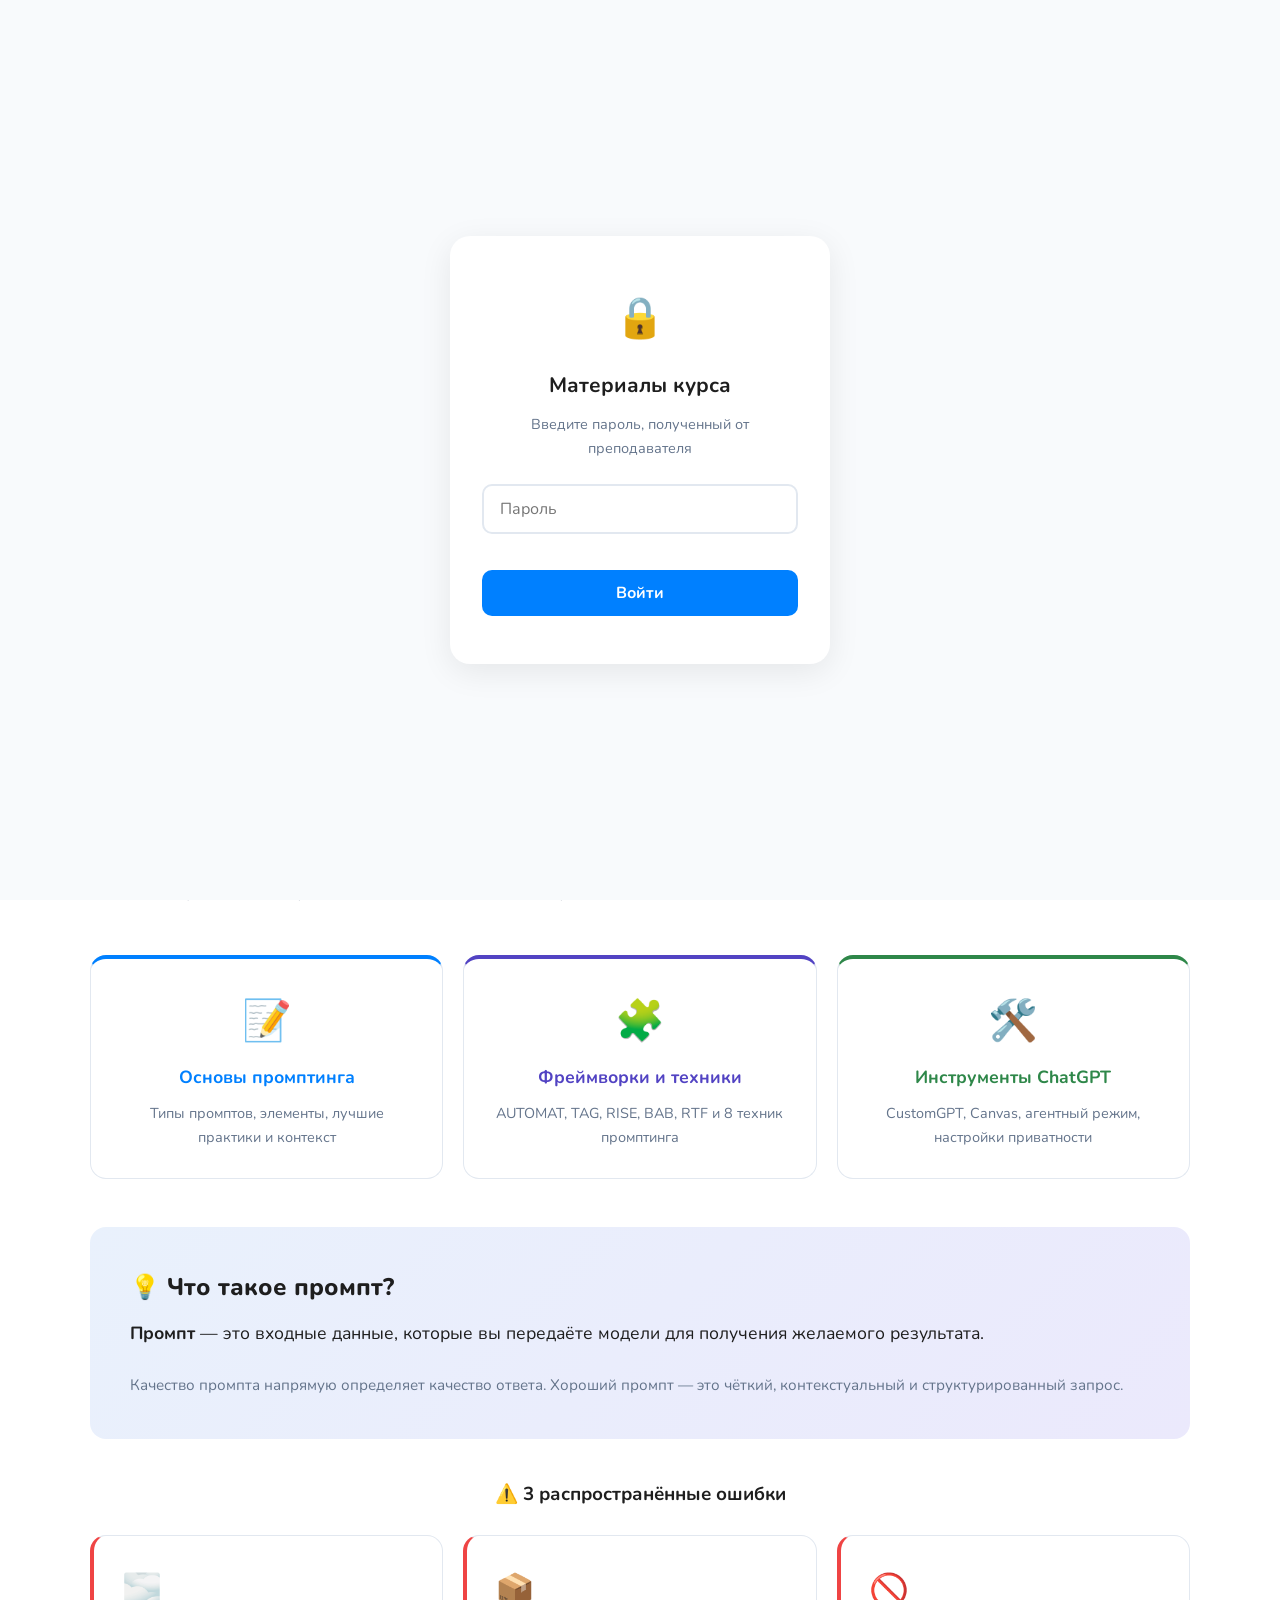
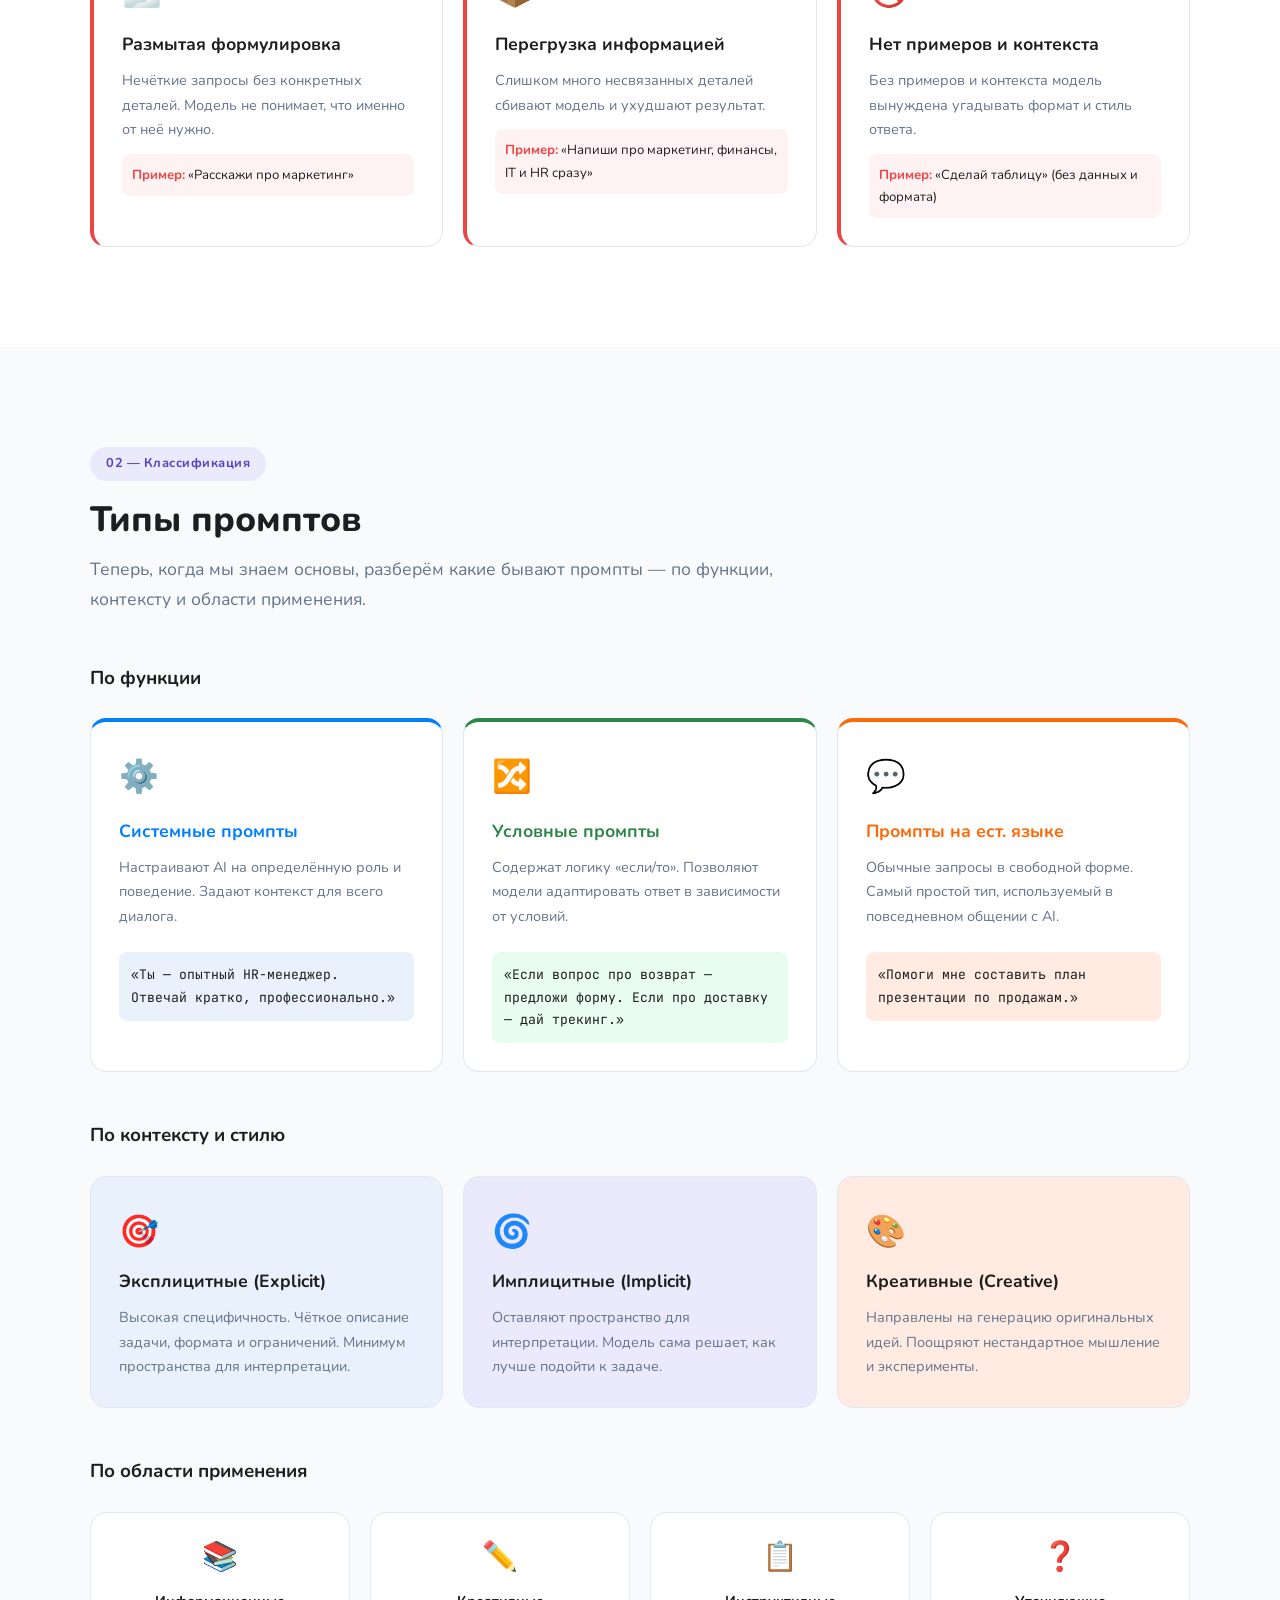
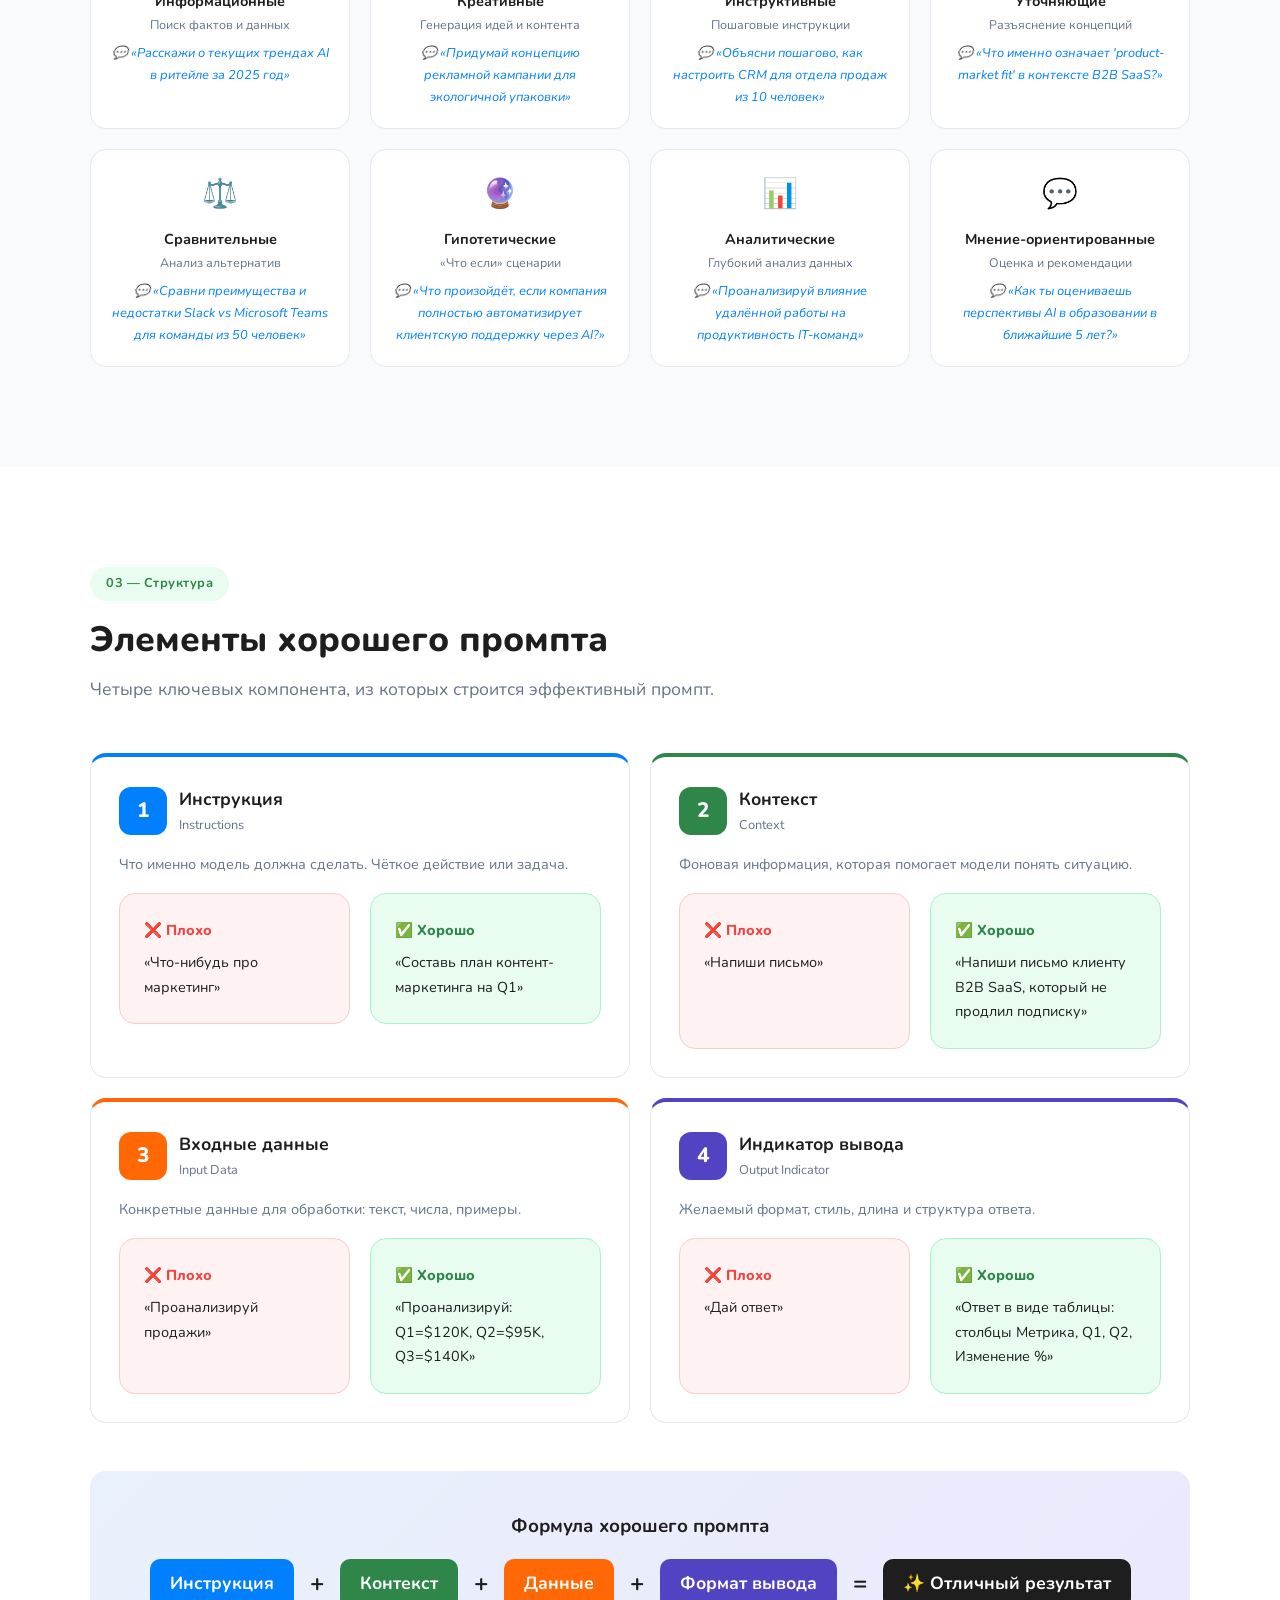
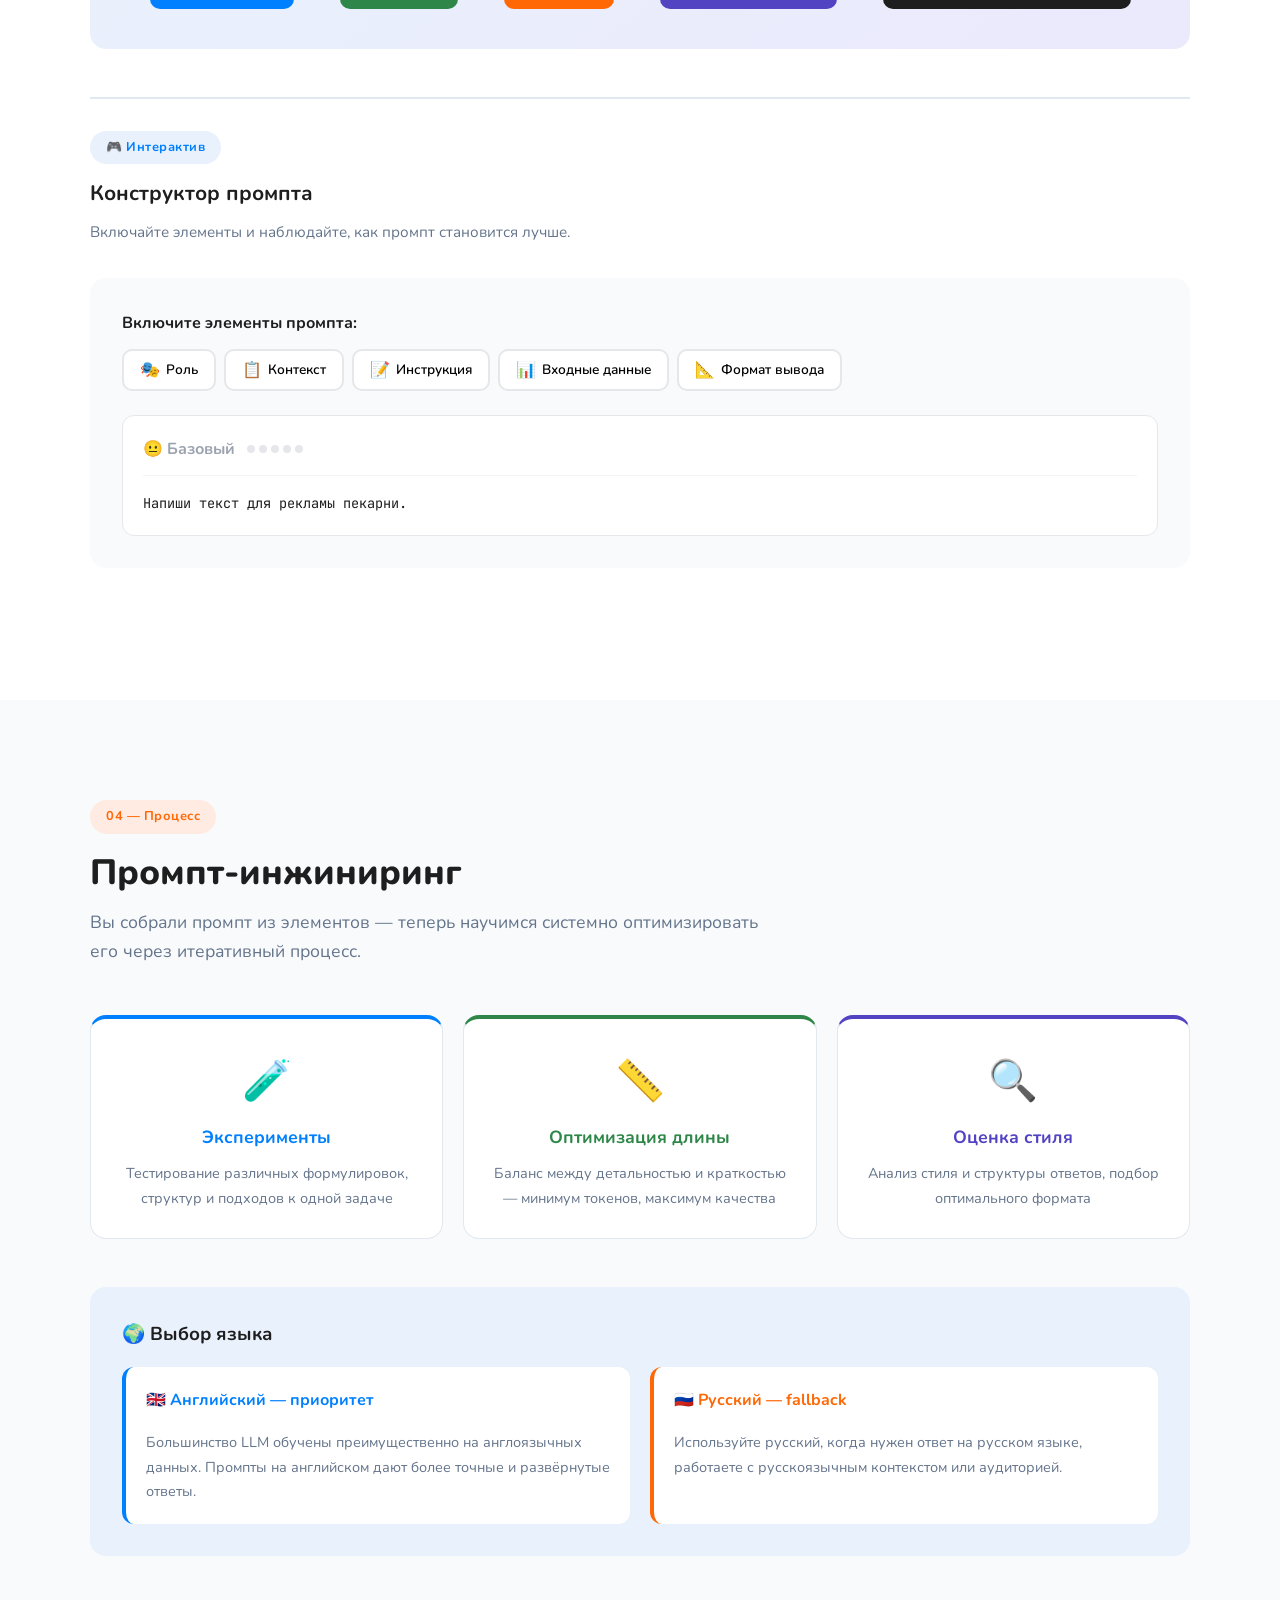
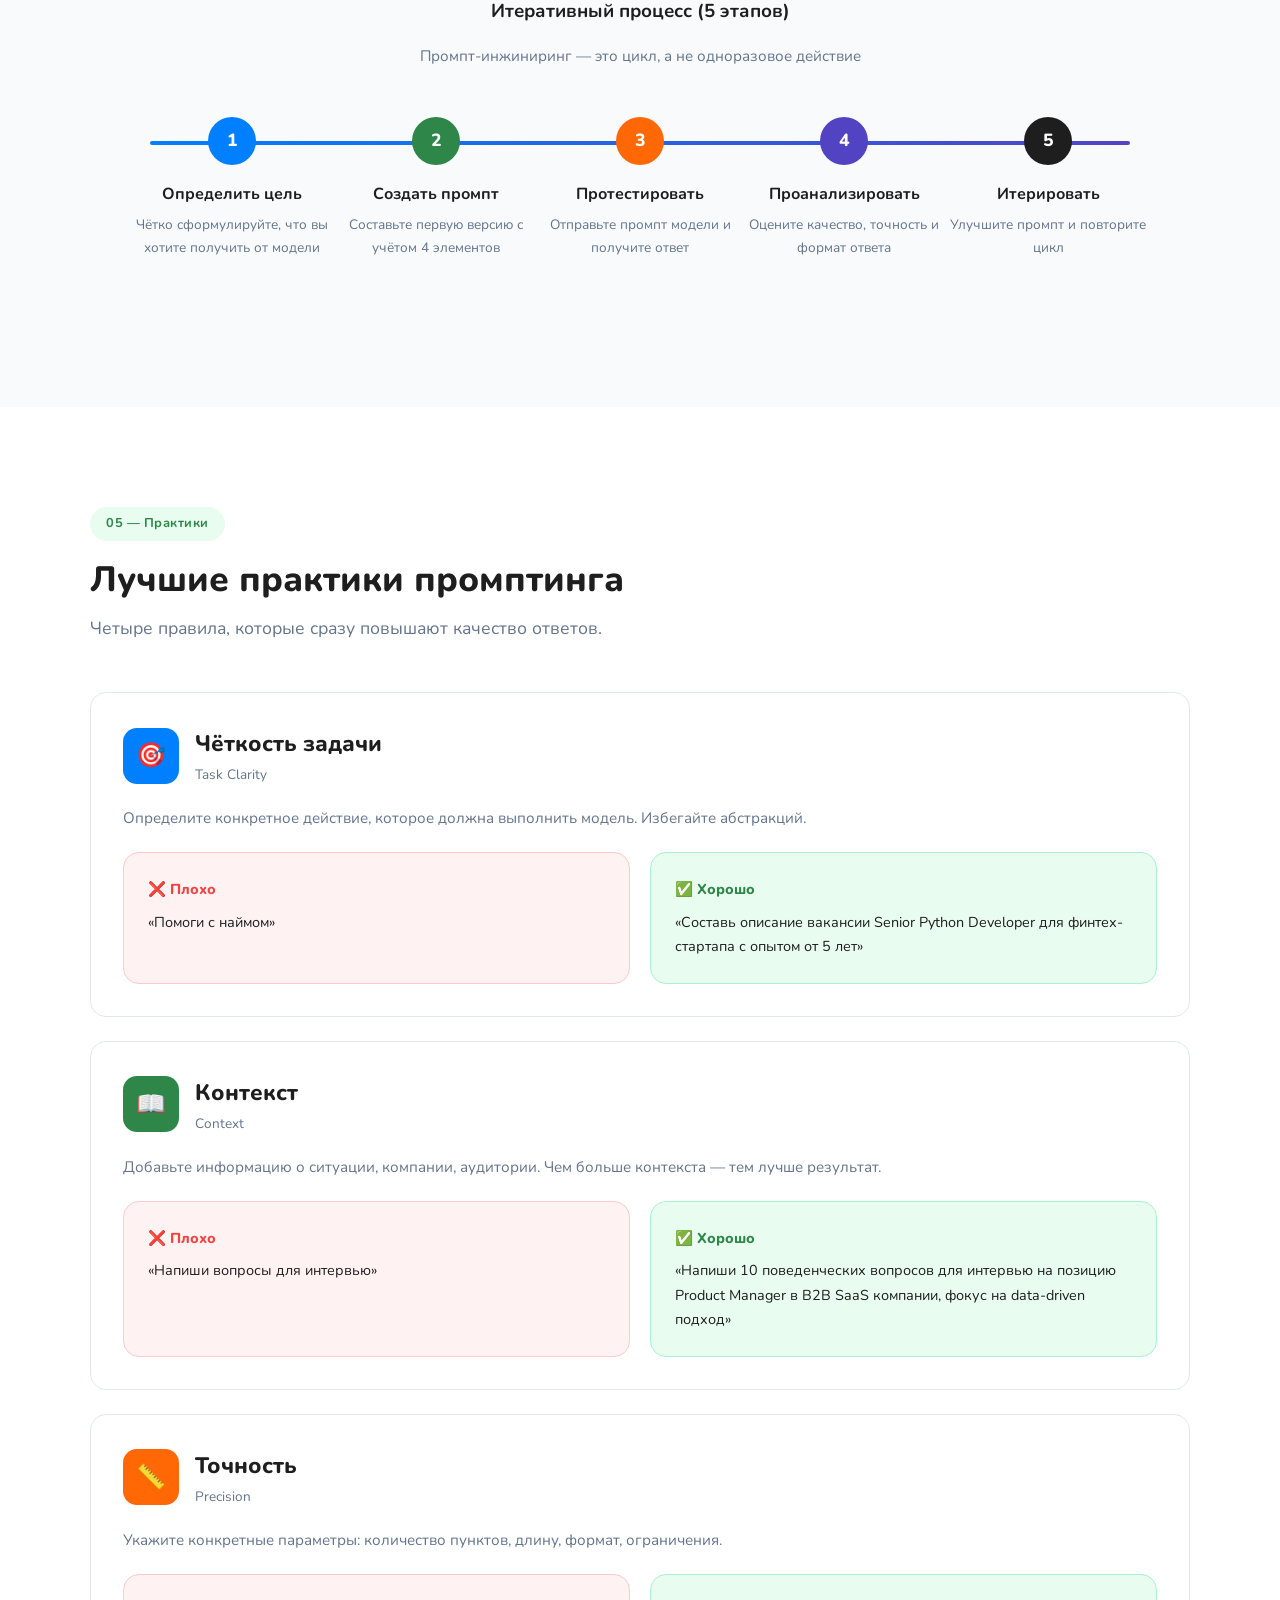
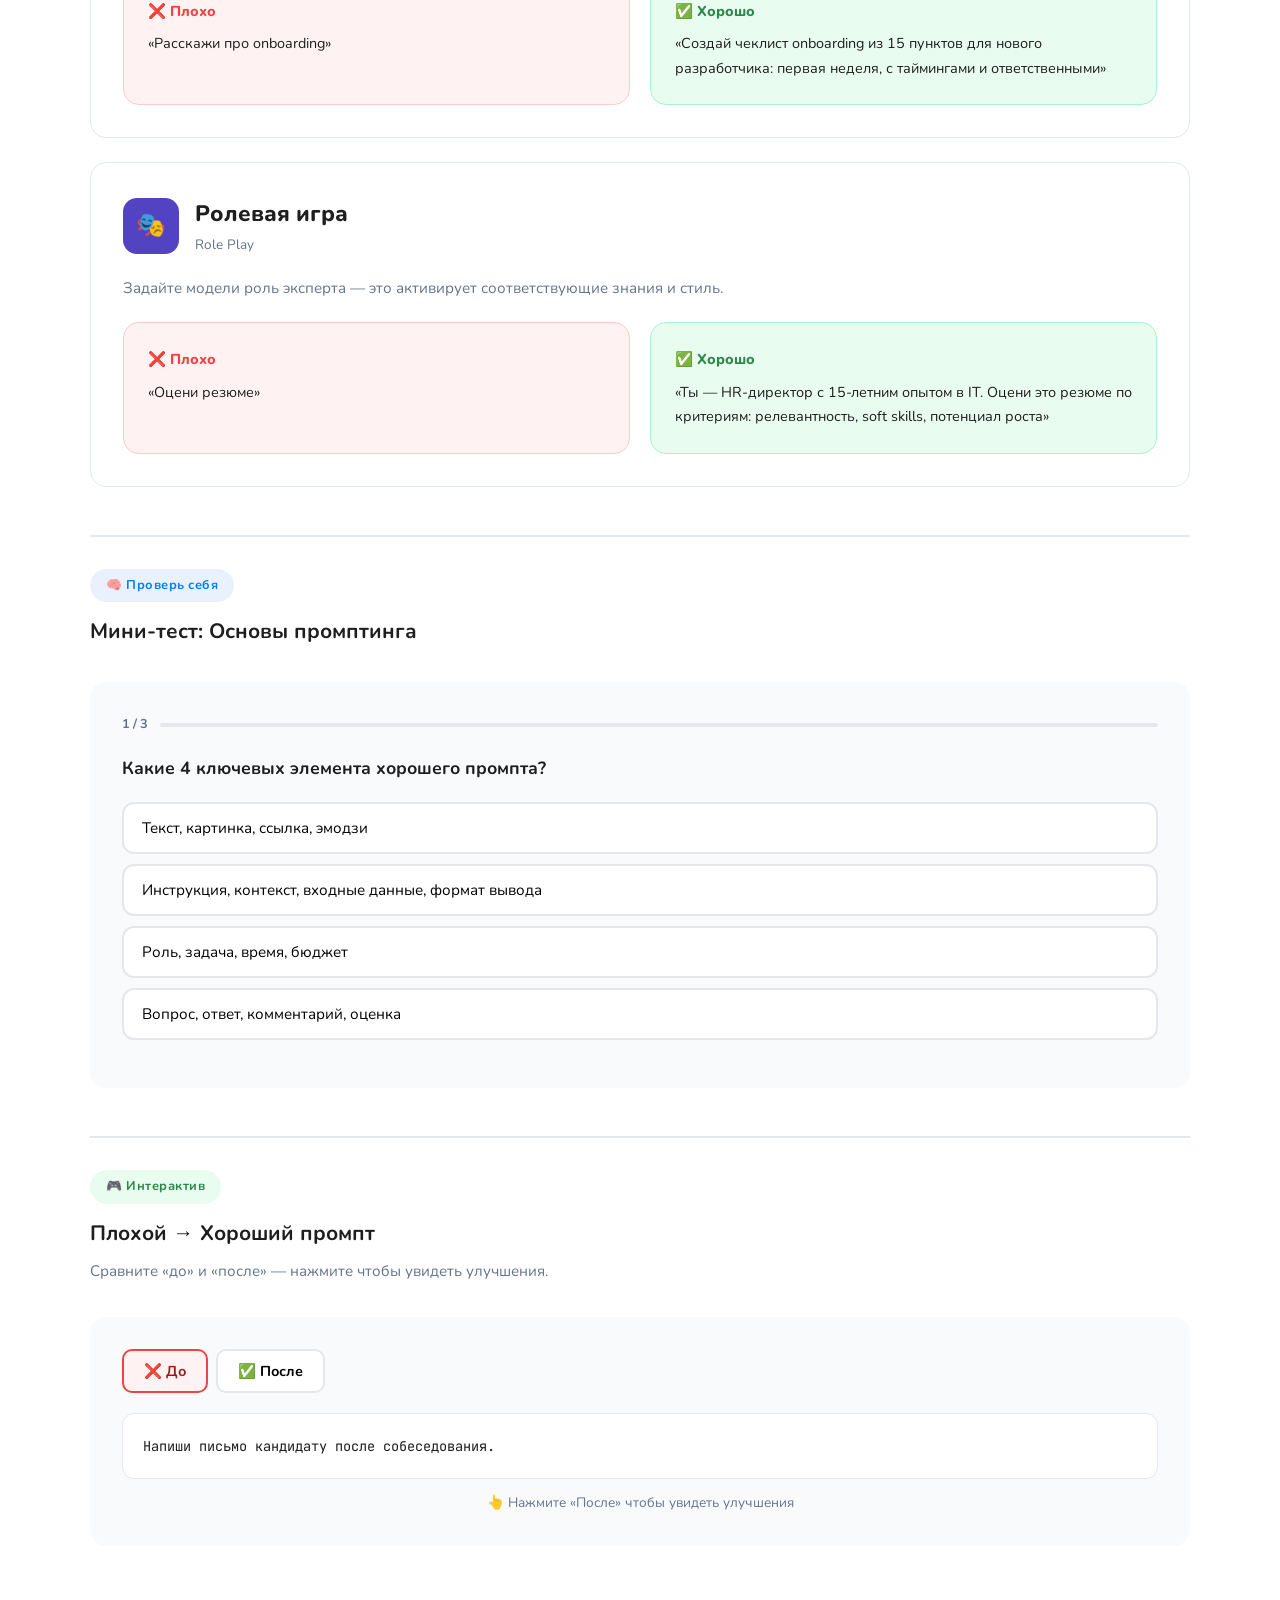
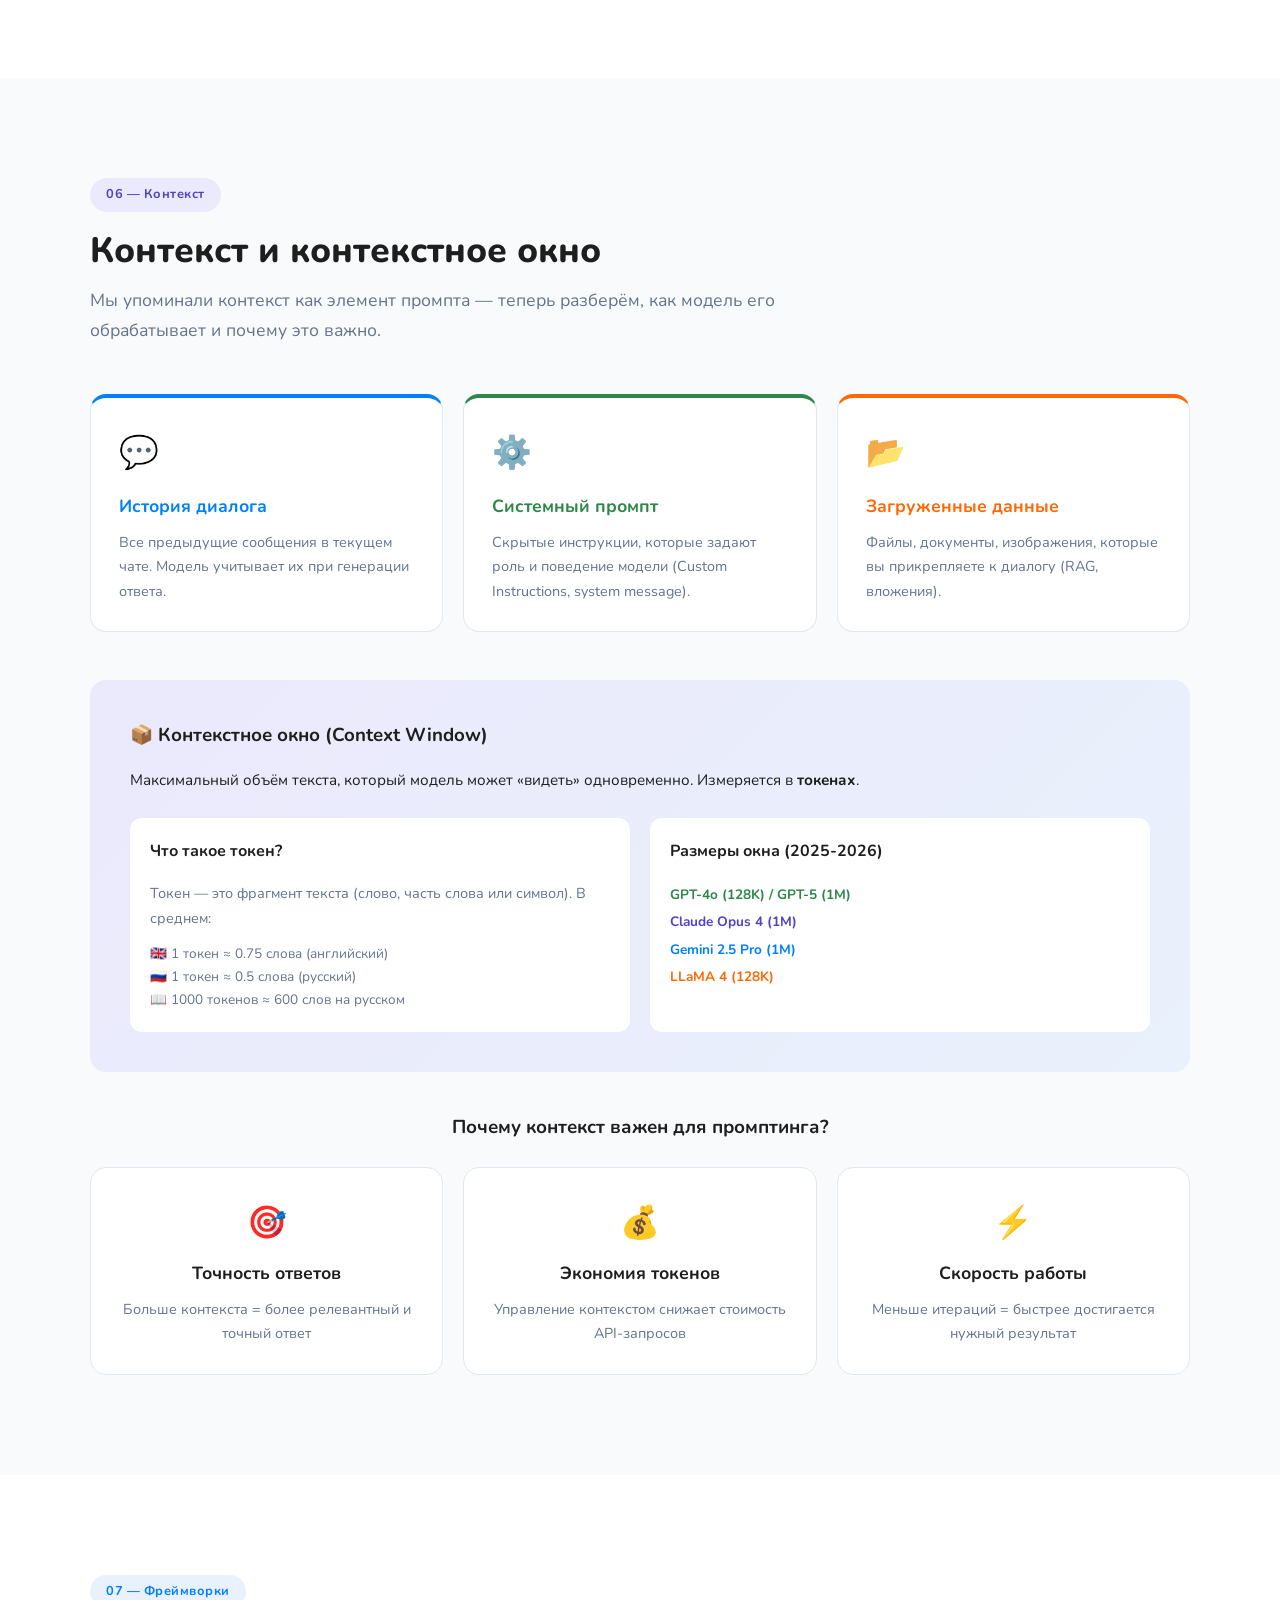
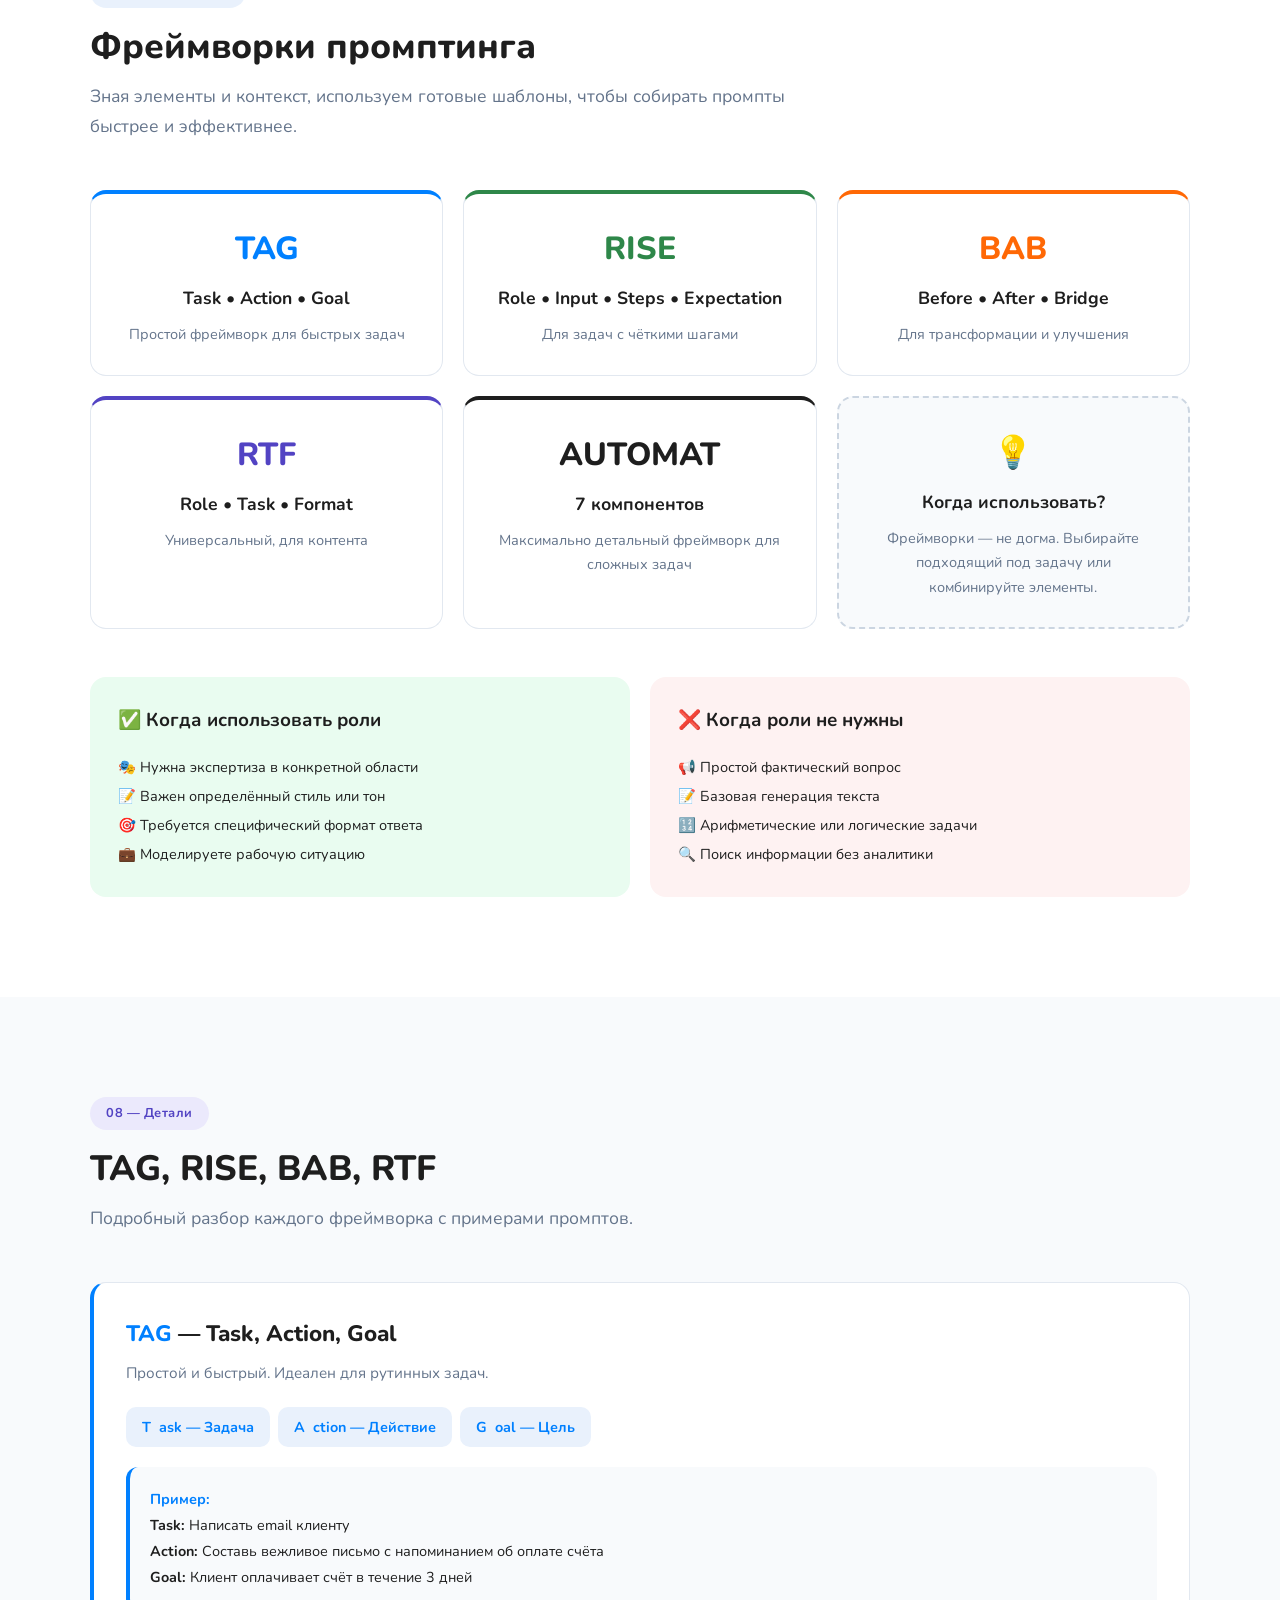
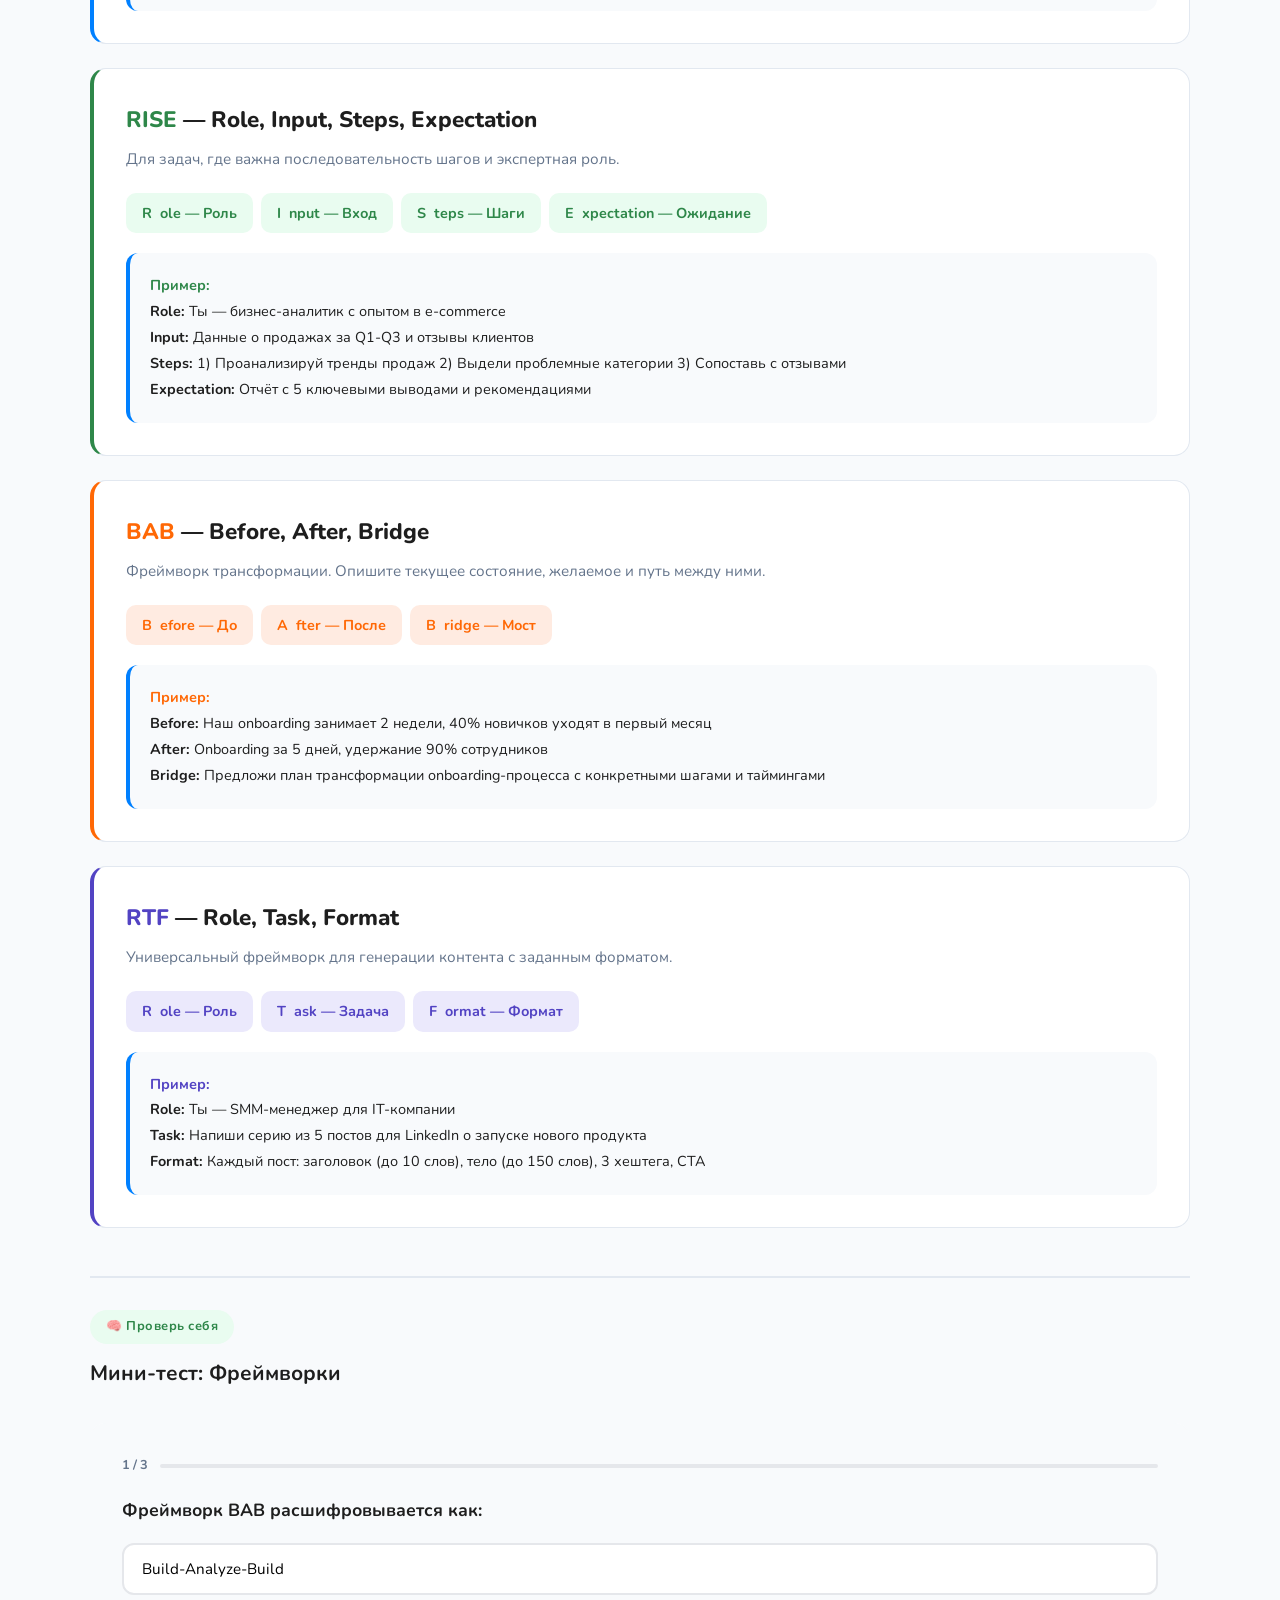
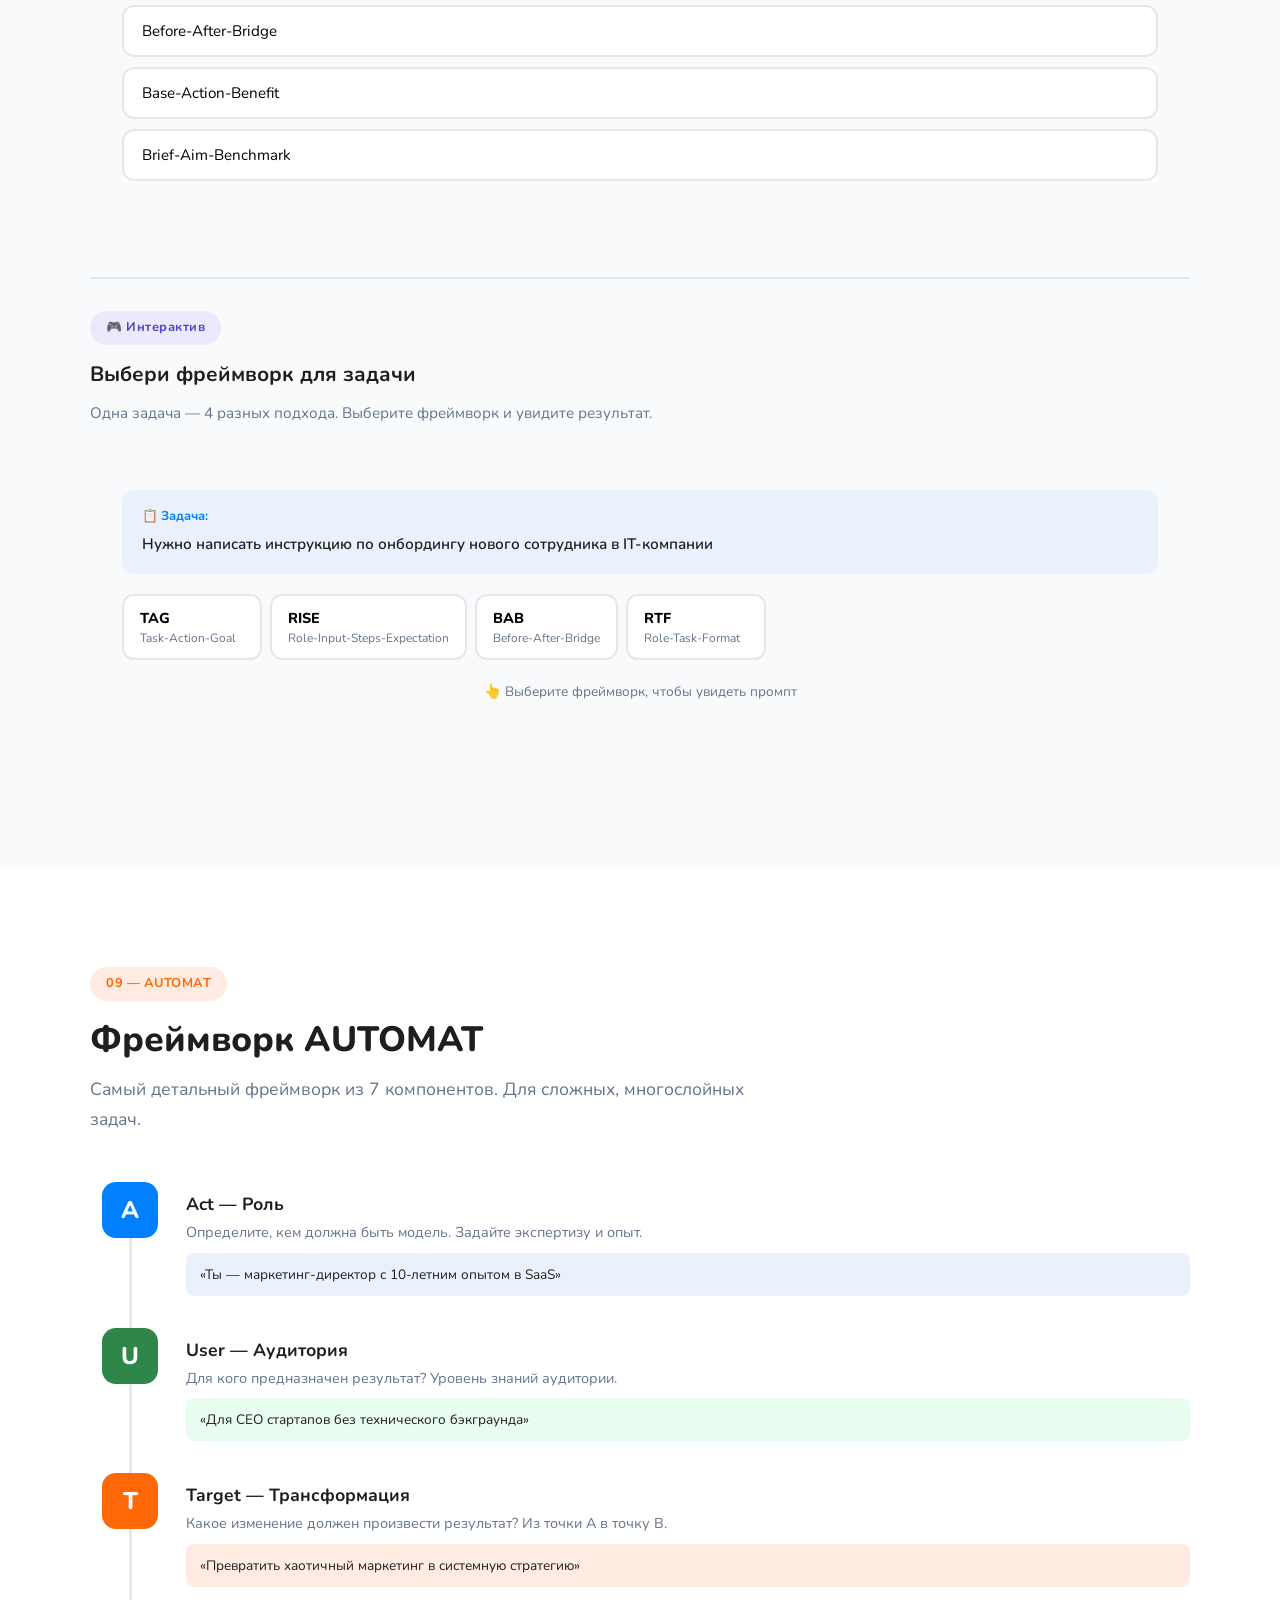
==== commit 15b68e14: "L1+L2: Merge interactive demos into parent sections L1: gpt-demo → gpt section L2: prompt-builder-de" ====
--- a/docs/lesson-02/index.html
+++ b/docs/lesson-02/index.html
@@ -691,25 +691,22 @@
                 <span style="background:var(--dark); color:white; padding:10px 20px; border-radius:10px;">&#x2728; Отличный результат</span>
             </div>
         </div>
-    </div>
-</section>
-
-<!-- ═══ INTERACTIVE: Конструктор промпта ═══ -->
-<section class="section" id="prompt-builder-demo">
-    <div class="section-inner">
-        <div class="section-badge bg-blue-light text-blue">&#x1f3ae; Интерактив</div>
-        <h2 class="section-title">Конструктор промпта</h2>
-        <p class="section-subtitle">Включайте элементы и наблюдайте, как промпт становится лучше.</p>
-        <div class="prompt-builder" data-config='{
-            "base": "Напиши текст для рекламы пекарни.",
-            "elements": [
-                {"id": "role", "label": "Роль", "color": "#5243c3", "icon": "🎭", "text": "Ты — опытный копирайтер, специализирующийся на рекламе ресторанов и кафе."},
-                {"id": "context", "label": "Контекст", "color": "#0080ff", "icon": "📋", "text": "Пекарня «Хлеб и Кофе» открылась в центре Москвы. Специализация — свежий хлеб на закваске и кофе. Целевая аудитория — молодые профессионалы 25-35 лет."},
-                {"id": "instructions", "label": "Инструкция", "color": "#2e8749", "icon": "📝", "text": "Создай рекламный текст для Instagram-поста, который привлечёт первых клиентов. Используй эмоциональный стиль, подчеркни свежесть и ремесленный подход."},
-                {"id": "input", "label": "Входные данные", "color": "#ff6805", "icon": "📊", "text": "УТП: хлеб выпекается каждое утро в 6:00, только натуральные ингредиенты, 3 вида зерновой закваски. Акция: первый кофе бесплатно при покупке хлеба."},
-                {"id": "format", "label": "Формат вывода", "color": "#1e1e1e", "icon": "📐", "text": "Формат: текст до 150 слов, 2-3 абзаца, с эмодзи, с призывом к действию. Не использовать восклицательные знаки более 2 раз."}
-            ]
-        }'></div>
+
+        <div id="prompt-builder-demo" style="margin-top:48px; padding-top:32px; border-top:2px solid #E2E8F0;">
+            <div class="section-badge bg-blue-light text-blue" style="display:inline-block; margin-bottom:12px;">&#x1f3ae; Интерактив</div>
+            <h3 style="font-size:1.3rem; font-weight:700; margin-bottom:8px;">Конструктор промпта</h3>
+            <p style="color:var(--gray); font-size:0.95rem; margin-bottom:24px;">Включайте элементы и наблюдайте, как промпт становится лучше.</p>
+            <div class="prompt-builder" data-config='{
+                "base": "Напиши текст для рекламы пекарни.",
+                "elements": [
+                    {"id": "role", "label": "Роль", "color": "#5243c3", "icon": "🎭", "text": "Ты — опытный копирайтер, специализирующийся на рекламе ресторанов и кафе."},
+                    {"id": "context", "label": "Контекст", "color": "#0080ff", "icon": "📋", "text": "Пекарня «Хлеб и Кофе» открылась в центре Москвы. Специализация — свежий хлеб на закваске и кофе. Целевая аудитория — молодые профессионалы 25-35 лет."},
+                    {"id": "instructions", "label": "Инструкция", "color": "#2e8749", "icon": "📝", "text": "Создай рекламный текст для Instagram-поста, который привлечёт первых клиентов. Используй эмоциональный стиль, подчеркни свежесть и ремесленный подход."},
+                    {"id": "input", "label": "Входные данные", "color": "#ff6805", "icon": "📊", "text": "УТП: хлеб выпекается каждое утро в 6:00, только натуральные ингредиенты, 3 вида зерновой закваски. Акция: первый кофе бесплатно при покупке хлеба."},
+                    {"id": "format", "label": "Формат вывода", "color": "#1e1e1e", "icon": "📐", "text": "Формат: текст до 150 слов, 2-3 абзаца, с эмодзи, с призывом к действию. Не использовать восклицательные знаки более 2 раз."}
+                ]
+            }'></div>
+        </div>
     </div>
 </section>
 
@@ -893,25 +890,22 @@
             {"question": "На каком языке лучше писать промпты, если есть возможность?", "options": ["Всегда на русском", "На английском", "На любом, разницы нет", "На языке модели"], "correct": 1, "explanation": "Английский предпочтительнее — модели обучены преимущественно на английских текстах и дают более точные результаты."}
         ]'></div>
         </div>
-    </div>
-</section>
-
-<!-- ═══ INTERACTIVE: Улучши промпт ═══ -->
-<section class="section" id="improver-demo">
-    <div class="section-inner">
-        <div class="section-badge bg-green-light text-green">&#x1f3ae; Интерактив</div>
-        <h2 class="section-title">Плохой &rarr; Хороший промпт</h2>
-        <p class="section-subtitle">Сравните «до» и «после» — нажмите чтобы увидеть улучшения.</p>
-        <div class="prompt-improver" data-config='{
-            "bad": "Напиши письмо кандидату после собеседования.",
-            "good": "Ты — HR-менеджер IT-компании.\n\nНапиши письмо кандидату Алексею после первого технического интервью.\n\nВ письме:\n- Поблагодари за участие\n- Сообщи, что решение будет в течение 5 рабочих дней\n- Пожелай успехов\n\nСтиль: деловой, но тёплый. До 120 слов.",
-            "highlights": [
-                {"label": "🎭 Роль", "color": "#5243c3", "match": "Ты — HR-менеджер IT-компании."},
-                {"label": "📋 Контекст", "color": "#0080ff", "match": "кандидату Алексею после первого технического интервью"},
-                {"label": "📝 Чёткая структура", "color": "#2e8749", "match": "- Поблагодари за участие"},
-                {"label": "📐 Формат", "color": "#ff6805", "match": "деловой, но тёплый. До 120 слов."}
-            ]
-        }'></div>
+
+        <div id="improver-demo" style="margin-top:48px; padding-top:32px; border-top:2px solid #E2E8F0;">
+            <div class="section-badge bg-green-light text-green" style="display:inline-block; margin-bottom:12px;">&#x1f3ae; Интерактив</div>
+            <h3 style="font-size:1.3rem; font-weight:700; margin-bottom:8px;">Плохой &rarr; Хороший промпт</h3>
+            <p style="color:var(--gray); font-size:0.95rem; margin-bottom:24px;">Сравните &laquo;до&raquo; и &laquo;после&raquo; &mdash; нажмите чтобы увидеть улучшения.</p>
+            <div class="prompt-improver" data-config='{
+                "bad": "Напиши письмо кандидату после собеседования.",
+                "good": "Ты — HR-менеджер IT-компании.\n\nНапиши письмо кандидату Алексею после первого технического интервью.\n\nВ письме:\n- Поблагодари за участие\n- Сообщи, что решение будет в течение 5 рабочих дней\n- Пожелай успехов\n\nСтиль: деловой, но тёплый. До 120 слов.",
+                "highlights": [
+                    {"label": "🎭 Роль", "color": "#5243c3", "match": "Ты — HR-менеджер IT-компании."},
+                    {"label": "📋 Контекст", "color": "#0080ff", "match": "кандидату Алексею после первого технического интервью"},
+                    {"label": "📝 Чёткая структура", "color": "#2e8749", "match": "- Поблагодари за участие"},
+                    {"label": "📐 Формат", "color": "#ff6805", "match": "деловой, но тёплый. До 120 слов."}
+                ]
+            }'></div>
+        </div>
     </div>
 </section>
 
@@ -1141,24 +1135,21 @@
             {"question": "Какой фреймворк лучше всего подходит для описания трансформации (было → стало → как)?", "options": ["TAG", "RISE", "BAB", "RTF"], "correct": 2, "explanation": "BAB = Before (текущее состояние) → After (желаемое состояние) → Bridge (шаги перехода). Идеален для задач, где нужно описать трансформацию."}
         ]'></div>
         </div>
-    </div>
-</section>
-
-<!-- ═══ INTERACTIVE: Выбери фреймворк ═══ -->
-<section class="section" id="fw-picker-demo">
-    <div class="section-inner">
-        <div class="section-badge bg-purple-light text-purple">&#x1f3ae; Интерактив</div>
-        <h2 class="section-title">Выбери фреймворк для задачи</h2>
-        <p class="section-subtitle">Одна задача — 4 разных подхода. Выберите фреймворк и увидите результат.</p>
-        <div class="framework-picker" data-config='{
-            "task": "Нужно написать инструкцию по онбордингу нового сотрудника в IT-компании",
-            "frameworks": [
-                {"id": "tag", "name": "TAG", "shortDesc": "Task-Action-Goal", "color": "#0080ff", "prompt": "Task: Разработка инструкции по онбордингу нового разработчика в IT-компании.\n\nAction: Опиши 10 ключевых шагов первой недели, включая настройку рабочего места, знакомство с командой и первые задачи.\n\nGoal: Новый сотрудник через 5 дней может самостоятельно брать задачи из спринта."},
-                {"id": "rise", "name": "RISE", "shortDesc": "Role-Input-Steps-Expectation", "color": "#5243c3", "prompt": "Role: Ты — HR-менеджер с 5-летним опытом онбординга в IT.\n\nInput: Компания из 50 человек, стек: React + Node.js, Jira для задач, Slack для общения.\n\nSteps:\n1. Проанализируй типичные проблемы первой недели\n2. Составь чек-лист по дням (день 1-5)\n3. Добавь метрики успеха для каждого дня\n\nExpectation: Структурированный документ с чек-листом, ответственными и KPI."},
-                {"id": "bab", "name": "BAB", "shortDesc": "Before-After-Bridge", "color": "#2e8749", "prompt": "Before: Новый разработчик приходит в компанию и первую неделю не понимает, что делать. Нет чёткого плана, ментора нет, доступы выдают на 3-й день.\n\nAfter: К концу первой недели сотрудник настроил окружение, познакомился с командой, понимает процессы и взял первую задачу.\n\nBridge: Опиши конкретные шаги и ответственных, которые обеспечат такой переход."},
-                {"id": "rtf", "name": "RTF", "shortDesc": "Role-Task-Format", "color": "#ff6805", "prompt": "Role: HR-директор IT-компании.\n\nTask: Создай пошаговую инструкцию онбординга для нового разработчика на первые 5 рабочих дней.\n\nFormat: Таблица с колонками: День | Активность | Ответственный | Результат. Максимум 15 строк. Деловой стиль."}
-            ]
-        }'></div>
+
+        <div id="fw-picker-demo" style="margin-top:48px; padding-top:32px; border-top:2px solid #E2E8F0;">
+            <div class="section-badge bg-purple-light text-purple" style="display:inline-block; margin-bottom:12px;">&#x1f3ae; Интерактив</div>
+            <h3 style="font-size:1.3rem; font-weight:700; margin-bottom:8px;">Выбери фреймворк для задачи</h3>
+            <p style="color:var(--gray); font-size:0.95rem; margin-bottom:24px;">Одна задача &mdash; 4 разных подхода. Выберите фреймворк и увидите результат.</p>
+            <div class="framework-picker" data-config='{
+                "task": "Нужно написать инструкцию по онбордингу нового сотрудника в IT-компании",
+                "frameworks": [
+                    {"id": "tag", "name": "TAG", "shortDesc": "Task-Action-Goal", "color": "#0080ff", "prompt": "Task: Разработка инструкции по онбордингу нового разработчика в IT-компании.\n\nAction: Опиши 10 ключевых шагов первой недели, включая настройку рабочего места, знакомство с командой и первые задачи.\n\nGoal: Новый сотрудник через 5 дней может самостоятельно брать задачи из спринта."},
+                    {"id": "rise", "name": "RISE", "shortDesc": "Role-Input-Steps-Expectation", "color": "#5243c3", "prompt": "Role: Ты — HR-менеджер с 5-летним опытом онбординга в IT.\n\nInput: Компания из 50 человек, стек: React + Node.js, Jira для задач, Slack для общения.\n\nSteps:\n1. Проанализируй типичные проблемы первой недели\n2. Составь чек-лист по дням (день 1-5)\n3. Добавь метрики успеха для каждого дня\n\nExpectation: Структурированный документ с чек-листом, ответственными и KPI."},
+                    {"id": "bab", "name": "BAB", "shortDesc": "Before-After-Bridge", "color": "#2e8749", "prompt": "Before: Новый разработчик приходит в компанию и первую неделю не понимает, что делать. Нет чёткого плана, ментора нет, доступы выдают на 3-й день.\n\nAfter: К концу первой недели сотрудник настроил окружение, познакомился с командой, понимает процессы и взял первую задачу.\n\nBridge: Опиши конкретные шаги и ответственных, которые обеспечат такой переход."},
+                    {"id": "rtf", "name": "RTF", "shortDesc": "Role-Task-Format", "color": "#ff6805", "prompt": "Role: HR-директор IT-компании.\n\nTask: Создай пошаговую инструкцию онбординга для нового разработчика на первые 5 рабочих дней.\n\nFormat: Таблица с колонками: День | Активность | Ответственный | Результат. Максимум 15 строк. Деловой стиль."}
+                ]
+            }'></div>
+        </div>
     </div>
 </section>
 
@@ -1379,59 +1370,77 @@
 
         <!-- Summary visual: technique selection flowchart -->
         <div style="background:linear-gradient(135deg, var(--blue-light), var(--purple-light)); border-radius:var(--radius); padding:32px; margin-top:40px;">
-            <h3 class="mb-24" style="text-align:center;">Как выбрать технику?</h3>
-            <div style="max-width:700px; margin:0 auto;">
-                <div style="background:var(--blue-light); border:2px solid var(--blue); border-radius:12px; padding:16px; text-align:center; font-weight:700; margin-bottom:8px;">
-                    Какая у вас задача?
-                </div>
-                <div style="display:grid; grid-template-columns:1fr 1fr; gap:12px; margin-bottom:8px;">
-                    <div style="text-align:center; font-size:0.8rem; color:var(--gray);">&darr; Простая, без примеров</div>
-                    <div style="text-align:center; font-size:0.8rem; color:var(--gray);">&darr; Нужен точный формат</div>
-                </div>
-                <div style="display:grid; grid-template-columns:1fr 1fr; gap:12px; margin-bottom:16px;">
-                    <div style="background:var(--green-light); border:2px solid var(--green); border-radius:10px; padding:12px; text-align:center;">
-                        <div style="font-weight:700; color:var(--green);">Zero-shot</div>
-                        <div style="font-size:0.8rem; color:var(--gray);">Прямая инструкция</div>
+            <h3 class="mb-24" style="text-align:center;">&#x1f3af; Как выбрать технику?</h3>
+            <p style="text-align:center; color:var(--gray); margin-bottom:20px; font-size:0.9rem;">Нажмите на тип задачи &mdash; подсветится рекомендуемая техника с пояснением.</p>
+
+            <div style="max-width:800px; margin:0 auto;">
+                <!-- Task buttons -->
+                <div style="display:flex; flex-wrap:wrap; gap:10px; justify-content:center; margin-bottom:24px;">
+                    <button onclick="showTechnique(0)" class="tp-btn" style="background:var(--blue-light); color:var(--blue); border:2px solid var(--blue); border-radius:10px; padding:10px 18px; font-family:Nunito,sans-serif; font-size:0.85rem; font-weight:700; cursor:pointer;">&#x1f4dd; Простая задача</button>
+                    <button onclick="showTechnique(1)" class="tp-btn" style="background:var(--purple-light); color:var(--purple); border:2px solid var(--purple); border-radius:10px; padding:10px 18px; font-family:Nunito,sans-serif; font-size:0.85rem; font-weight:700; cursor:pointer;">&#x1f4cb; Нужен формат</button>
+                    <button onclick="showTechnique(2)" class="tp-btn" style="background:var(--orange-light); color:var(--orange); border:2px solid var(--orange); border-radius:10px; padding:10px 18px; font-family:Nunito,sans-serif; font-size:0.85rem; font-weight:700; cursor:pointer;">&#x1f9ee; Расчёты / логика</button>
+                    <button onclick="showTechnique(3)" class="tp-btn" style="background:var(--green-light); color:var(--green); border:2px solid var(--green); border-radius:10px; padding:10px 18px; font-family:Nunito,sans-serif; font-size:0.85rem; font-weight:700; cursor:pointer;">&#x1f500; Много вариантов</button>
+                    <button onclick="showTechnique(4)" class="tp-btn" style="background:#FEF2F2; color:#EF4444; border:2px solid #EF4444; border-radius:10px; padding:10px 18px; font-family:Nunito,sans-serif; font-size:0.85rem; font-weight:700; cursor:pointer;">&#x1f50d; Нужен контекст</button>
+                    <button onclick="showTechnique(5)" class="tp-btn" style="background:var(--green-light); color:var(--green); border:2px solid var(--green); border-radius:10px; padding:10px 18px; font-family:Nunito,sans-serif; font-size:0.85rem; font-weight:700; cursor:pointer;">&#x2728; Улучшить ответ</button>
+                </div>
+
+                <!-- Result panel -->
+                <div id="tp-result" style="display:none; background:var(--bg); border-radius:16px; padding:28px; transition:all 0.3s;">
+                    <div style="display:flex; align-items:center; gap:16px; margin-bottom:16px;">
+                        <div id="tp-icon" style="width:52px; height:52px; border-radius:50%; display:flex; align-items:center; justify-content:center; font-size:1.5rem; font-weight:800; color:white;"></div>
+                        <div>
+                            <div id="tp-name" style="font-size:1.2rem; font-weight:800;"></div>
+                            <div id="tp-subtitle" style="font-size:0.85rem; color:var(--gray);"></div>
+                        </div>
                     </div>
-                    <div style="background:var(--purple-light); border:2px solid var(--purple); border-radius:10px; padding:12px; text-align:center;">
-                        <div style="font-weight:700; color:var(--purple);">Few-shot</div>
-                        <div style="font-size:0.8rem; color:var(--gray);">Даём 2-3 примера</div>
+                    <div id="tp-desc" style="font-size:0.9rem; color:var(--dark); margin-bottom:16px; line-height:1.7;"></div>
+                    <div id="tp-example" style="background:white; border-radius:10px; padding:16px; border-left:4px solid var(--blue);">
+                        <div style="font-size:0.75rem; font-weight:700; color:var(--gray); margin-bottom:6px;">&#x1f4ac; ПРИМЕР ПРОМПТА</div>
+                        <div id="tp-prompt" style="font-size:0.85rem; font-style:italic; color:var(--dark);"></div>
                     </div>
                 </div>
-                <div style="display:grid; grid-template-columns:1fr 1fr; gap:12px; margin-bottom:8px;">
-                    <div style="text-align:center; font-size:0.8rem; color:var(--gray);">&darr; Сложная логика/расчёты</div>
-                    <div style="text-align:center; font-size:0.8rem; color:var(--gray);">&darr; Несколько путей решения</div>
-                </div>
-                <div style="display:grid; grid-template-columns:1fr 1fr; gap:12px; margin-bottom:16px;">
-                    <div style="background:var(--orange-light); border:2px solid var(--orange); border-radius:10px; padding:12px; text-align:center;">
-                        <div style="font-weight:700; color:var(--orange);">Chain-of-Thought</div>
-                        <div style="font-size:0.8rem; color:var(--gray);">Пошаговое рассуждение</div>
-                    </div>
-                    <div style="background:var(--blue-light); border:2px solid var(--blue); border-radius:10px; padding:12px; text-align:center;">
-                        <div style="font-weight:700; color:var(--blue);">Tree of Thoughts</div>
-                        <div style="font-size:0.8rem; color:var(--gray);">Ветвление решений</div>
-                    </div>
-                </div>
-                <div style="display:grid; grid-template-columns:1fr 1fr 1fr; gap:12px; margin-bottom:8px;">
-                    <div style="text-align:center; font-size:0.8rem; color:var(--gray);">&darr; Нужен контекст</div>
-                    <div style="text-align:center; font-size:0.8rem; color:var(--gray);">&darr; Улучшить ответ</div>
-                    <div style="text-align:center; font-size:0.8rem; color:var(--gray);">&darr; Фокус внимания</div>
-                </div>
-                <div style="display:grid; grid-template-columns:1fr 1fr 1fr; gap:12px;">
-                    <div style="background:#FEF2F2; border:2px solid #EF4444; border-radius:10px; padding:12px; text-align:center;">
-                        <div style="font-weight:700; color:#EF4444;">Step-back</div>
-                        <div style="font-size:0.8rem; color:var(--gray);">Сначала общий вопрос</div>
-                    </div>
-                    <div style="background:var(--green-light); border:2px solid var(--green); border-radius:10px; padding:12px; text-align:center;">
-                        <div style="font-weight:700; color:var(--green);">Self-Criticism</div>
-                        <div style="font-size:0.8rem; color:var(--gray);">Генерация &rarr; Критика &rarr; Улучшение</div>
-                    </div>
-                    <div style="background:var(--purple-light); border:2px solid var(--purple); border-radius:10px; padding:12px; text-align:center;">
-                        <div style="font-weight:700; color:var(--purple);">Re2 / RaR</div>
-                        <div style="font-size:0.8rem; color:var(--gray);">Повтор / Перефразирование</div>
-                    </div>
-                </div>
-            </div>
+            </div>
+
+            <script>
+            var techniques = [
+                {name:'Zero-shot', sub:'Прямая инструкция без примеров', color:'#2e8749', icon:'0',
+                 desc:'Модель получает только задачу, без примеров. Работает для простых, чётко сформулированных запросов.',
+                 prompt:'Переведи на английский: «Искусственный интеллект меняет бизнес-процессы»'},
+                {name:'Few-shot', sub:'Обучение на 2-3 примерах', color:'#5243c3', icon:'3',
+                 desc:'Даёте модели 2-3 примера нужного формата. Она «понимает» паттерн и воспроизводит его. Идеально когда нужен конкретный стиль или структура.',
+                 prompt:'Преобразуй отзыв в тег:\\n«Быстрая доставка» → #logistics_positive\\n«Товар сломан» → #quality_negative\\n«Вежливый менеджер» →'},
+                {name:'Chain-of-Thought', sub:'Пошаговое рассуждение', color:'#ff6805', icon:'→',
+                 desc:'Просите модель рассуждать шаг за шагом. Резко улучшает точность в задачах с логикой, математикой и многоступенчатым анализом.',
+                 prompt:'У нас 1000 клиентов, конверсия 3%, средний чек $50. Если увеличим конверсию до 5%, как изменится выручка? Рассуждай пошагово.'},
+                {name:'Tree of Thoughts', sub:'Ветвление решений', color:'#0080ff', icon:'⑃',
+                 desc:'Модель генерирует несколько вариантов решения, оценивает каждый и выбирает лучший. Для задач с неочевидным оптимальным путём.',
+                 prompt:'Предложи 3 стратегии выхода на новый рынок. Для каждой оцени риски (1-10), стоимость и срок. Выбери лучшую и обоснуй.'},
+                {name:'Step-back', sub:'Сначала общий вопрос', color:'#EF4444', icon:'↩',
+                 desc:'Сначала задаёте общий вопрос о принципах, затем применяете к конкретной задаче. Помогает избежать ошибок в сложных доменах.',
+                 prompt:'1) Какие общие принципы ценообразования SaaS-продуктов?\\n2) Применяя эти принципы, какую цену поставить для нашего B2B CRM с 500 пользователями?'},
+                {name:'Self-Criticism', sub:'Генерация → Критика → Улучшение', color:'#2e8749', icon:'↻',
+                 desc:'Модель генерирует ответ, затем сама его критикует и улучшает. 3 итерации дают результат на уровне эксперта.',
+                 prompt:'Напиши email клиенту об изменении цен.\\nТеперь найди 3 слабых места в этом письме.\\nПерепиши, исправив все найденные проблемы.'}
+            ];
+            function showTechnique(i) {
+                var t = techniques[i];
+                var r = document.getElementById('tp-result');
+                r.style.display = 'block';
+                document.getElementById('tp-icon').style.background = t.color;
+                document.getElementById('tp-icon').textContent = t.icon;
+                document.getElementById('tp-name').textContent = t.name;
+                document.getElementById('tp-name').style.color = t.color;
+                document.getElementById('tp-subtitle').textContent = t.sub;
+                document.getElementById('tp-desc').textContent = t.desc;
+                document.getElementById('tp-prompt').innerHTML = t.prompt.replace(/\\n/g, '<br>');
+                document.getElementById('tp-example').style.borderLeftColor = t.color;
+                // Highlight active button
+                document.querySelectorAll('.tp-btn').forEach(function(b,j){
+                    b.style.opacity = j===i ? '1' : '0.4';
+                    b.style.transform = j===i ? 'scale(1.05)' : 'scale(1)';
+                });
+            }
+            </script>
         </div>
 
         <!-- Quiz -->
@@ -1446,26 +1455,22 @@
             {"question": "Step-back prompting — это:", "options": ["Возврат к предыдущему промпту", "Сначала общий вопрос, потом конкретный", "Удаление последнего шага", "Техника для работы с изображениями"], "correct": 1, "explanation": "Step-back: сначала задаём общий/абстрактный вопрос, получаем принципы, затем применяем их к конкретной задаче."}
         ]'></div>
         </div>
-    </div>
-</section>
-
-<!-- ═══ INTERACTIVE: Self-Criticism в действии ═══ -->
-<section class="section" id="self-criticism-demo">
-    <div class="section-inner">
-        <div class="section-badge bg-orange-light text-orange">&#x1f3ae; Интерактив</div>
-        <h2 class="section-title">Self-Criticism в действии</h2>
-        <p class="section-subtitle">Посмотрите, как техника самокритики улучшает промпт шаг за шагом.</p>
-        <div class="cot-stepper" data-config='{
-            "question": "Задача: написать email о брошенной корзине для интернет-магазина",
-            "steps": [
-                "📝 <strong>Шаг 1 — Первый вариант:</strong> \"Здравствуйте! Вы оставили товары в корзине. Вернитесь и завершите покупку! У нас быстрая доставка и отличный сервис.\"",
-                "🔍 <strong>Шаг 2 — Самокритика:</strong> Проблемы: слишком общий текст, нет персонализации, не указаны конкретные товары, «бесплатная доставка» может не применяться ко всем заказам, нет срочности, CTA размытый.",
-                "✨ <strong>Шаг 3 — Улучшение:</strong> \"Алексей, вы забыли кое-что 😊 В вашей корзине: Nike Air Max 90 (размер 42) — 12 990 ₽. Они пользуются спросом — осталось 3 пары. Оформите заказ до пятницы и получите бесплатную доставку. [Вернуться к корзине →]\"",
-                "📊 <strong>Что изменилось:</strong> ✅ Персонализация (имя), ✅ Конкретный товар и цена, ✅ Срочность (осталось 3 пары), ✅ Ограниченное предложение (до пятницы), ✅ Чёткий CTA с кнопкой"
-            ],
-            "answer": "Техника Self-Criticism: генерируем → критикуем → улучшаем. Каждая итерация делает промпт конкретнее и эффективнее."
-        }'></div>
-
+
+        <div id="self-criticism-demo" style="margin-top:48px; padding-top:32px; border-top:2px solid #E2E8F0;">
+            <div class="section-badge bg-orange-light text-orange" style="display:inline-block; margin-bottom:12px;">&#x1f3ae; Интерактив</div>
+            <h3 style="font-size:1.3rem; font-weight:700; margin-bottom:8px;">Self-Criticism в действии</h3>
+            <p style="color:var(--gray); font-size:0.95rem; margin-bottom:24px;">Посмотрите, как техника самокритики улучшает промпт шаг за шагом.</p>
+            <div class="cot-stepper" data-config='{
+                "question": "Задача: написать email о брошенной корзине для интернет-магазина",
+                "steps": [
+                    "📝 <strong>Шаг 1 — Первый вариант:</strong> \"Здравствуйте! Вы оставили товары в корзине. Вернитесь и завершите покупку! У нас быстрая доставка и отличный сервис.\"",
+                    "🔍 <strong>Шаг 2 — Самокритика:</strong> Проблемы: слишком общий текст, нет персонализации, не указаны конкретные товары, «бесплатная доставка» может не применяться ко всем заказам, нет срочности, CTA размытый.",
+                    "✨ <strong>Шаг 3 — Улучшение:</strong> \"Алексей, вы забыли кое-что 😊 В вашей корзине: Nike Air Max 90 (размер 42) — 12 990 ₽. Они пользуются спросом — осталось 3 пары. Оформите заказ до пятницы и получите бесплатную доставку. [Вернуться к корзине →]\"",
+                    "📊 <strong>Что изменилось:</strong> ✅ Персонализация (имя), ✅ Конкретный товар и цена, ✅ Срочность (осталось 3 пары), ✅ Ограниченное предложение (до пятницы), ✅ Чёткий CTA с кнопкой"
+                ],
+                "answer": "Техника Self-Criticism: генерируем → критикуем → улучшаем. Каждая итерация делает промпт конкретнее и эффективнее."
+            }'></div>
+        </div>
     </div>
 </section>
 
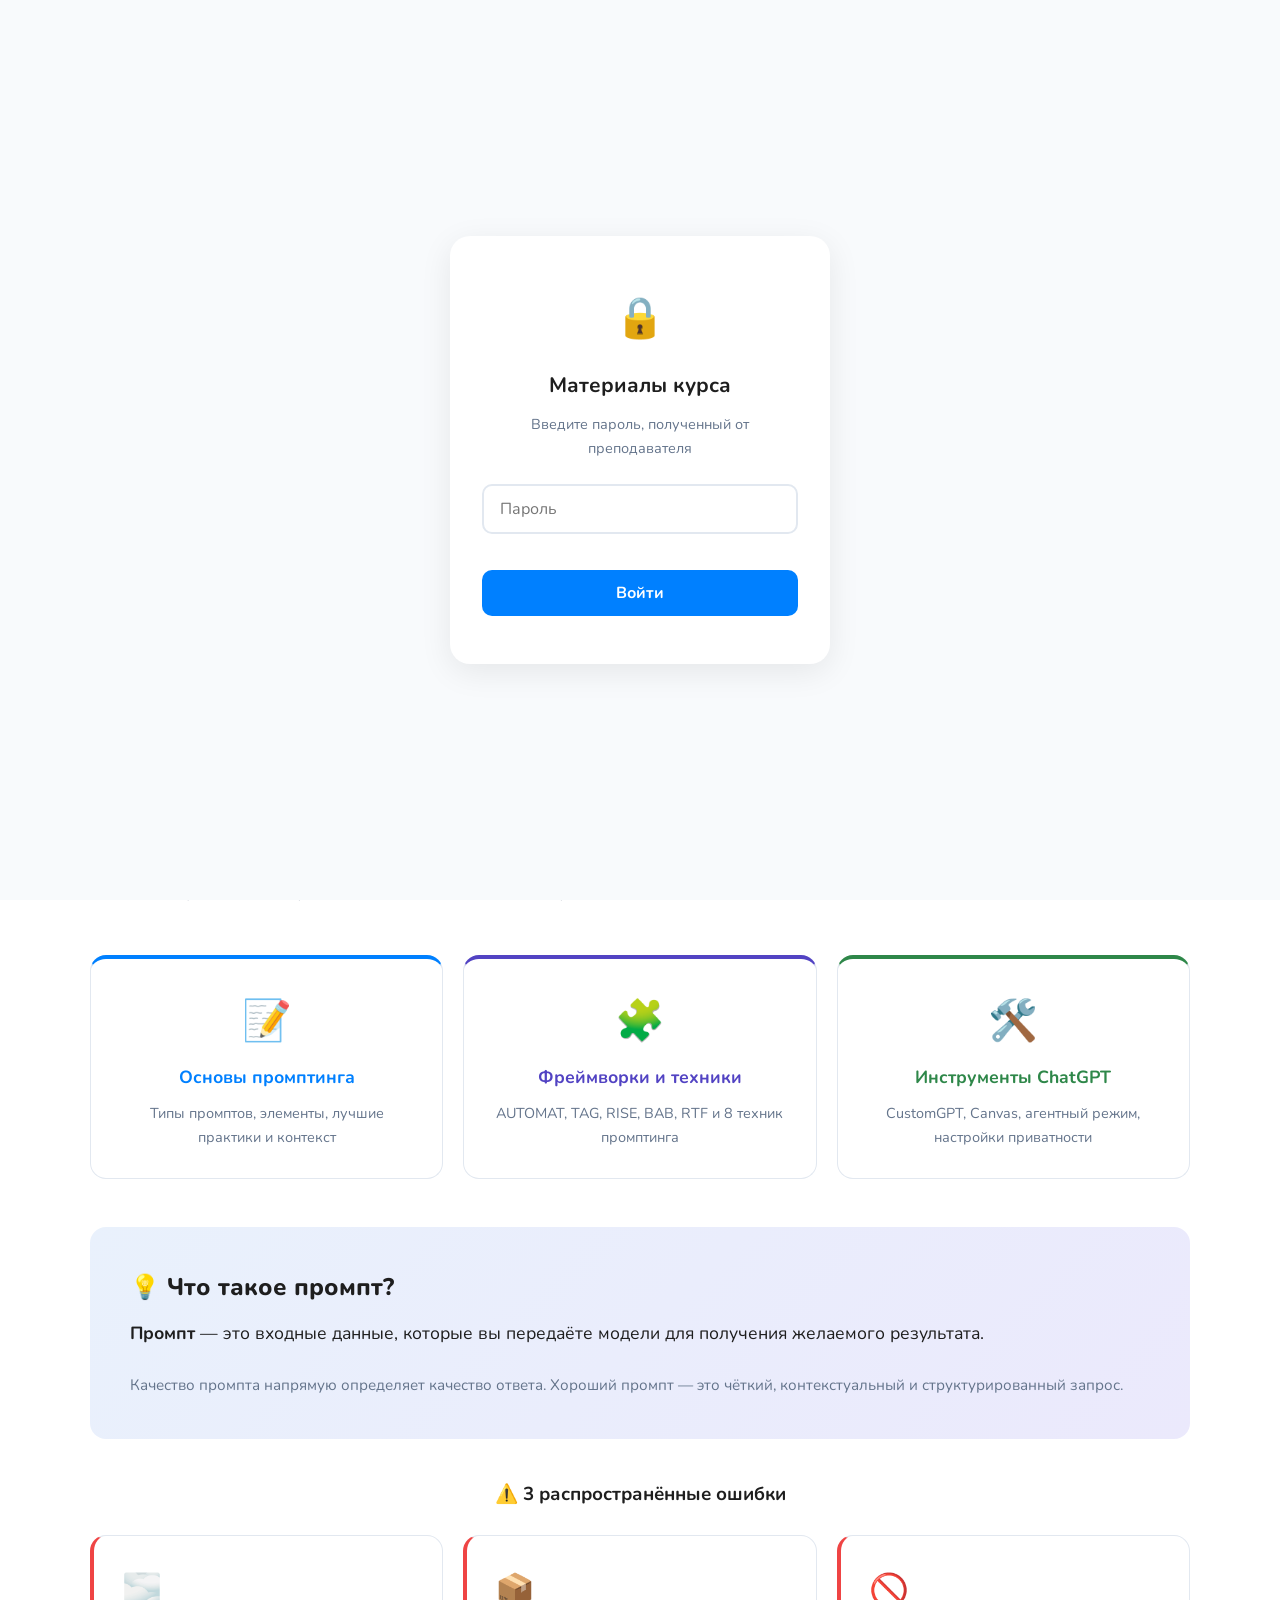
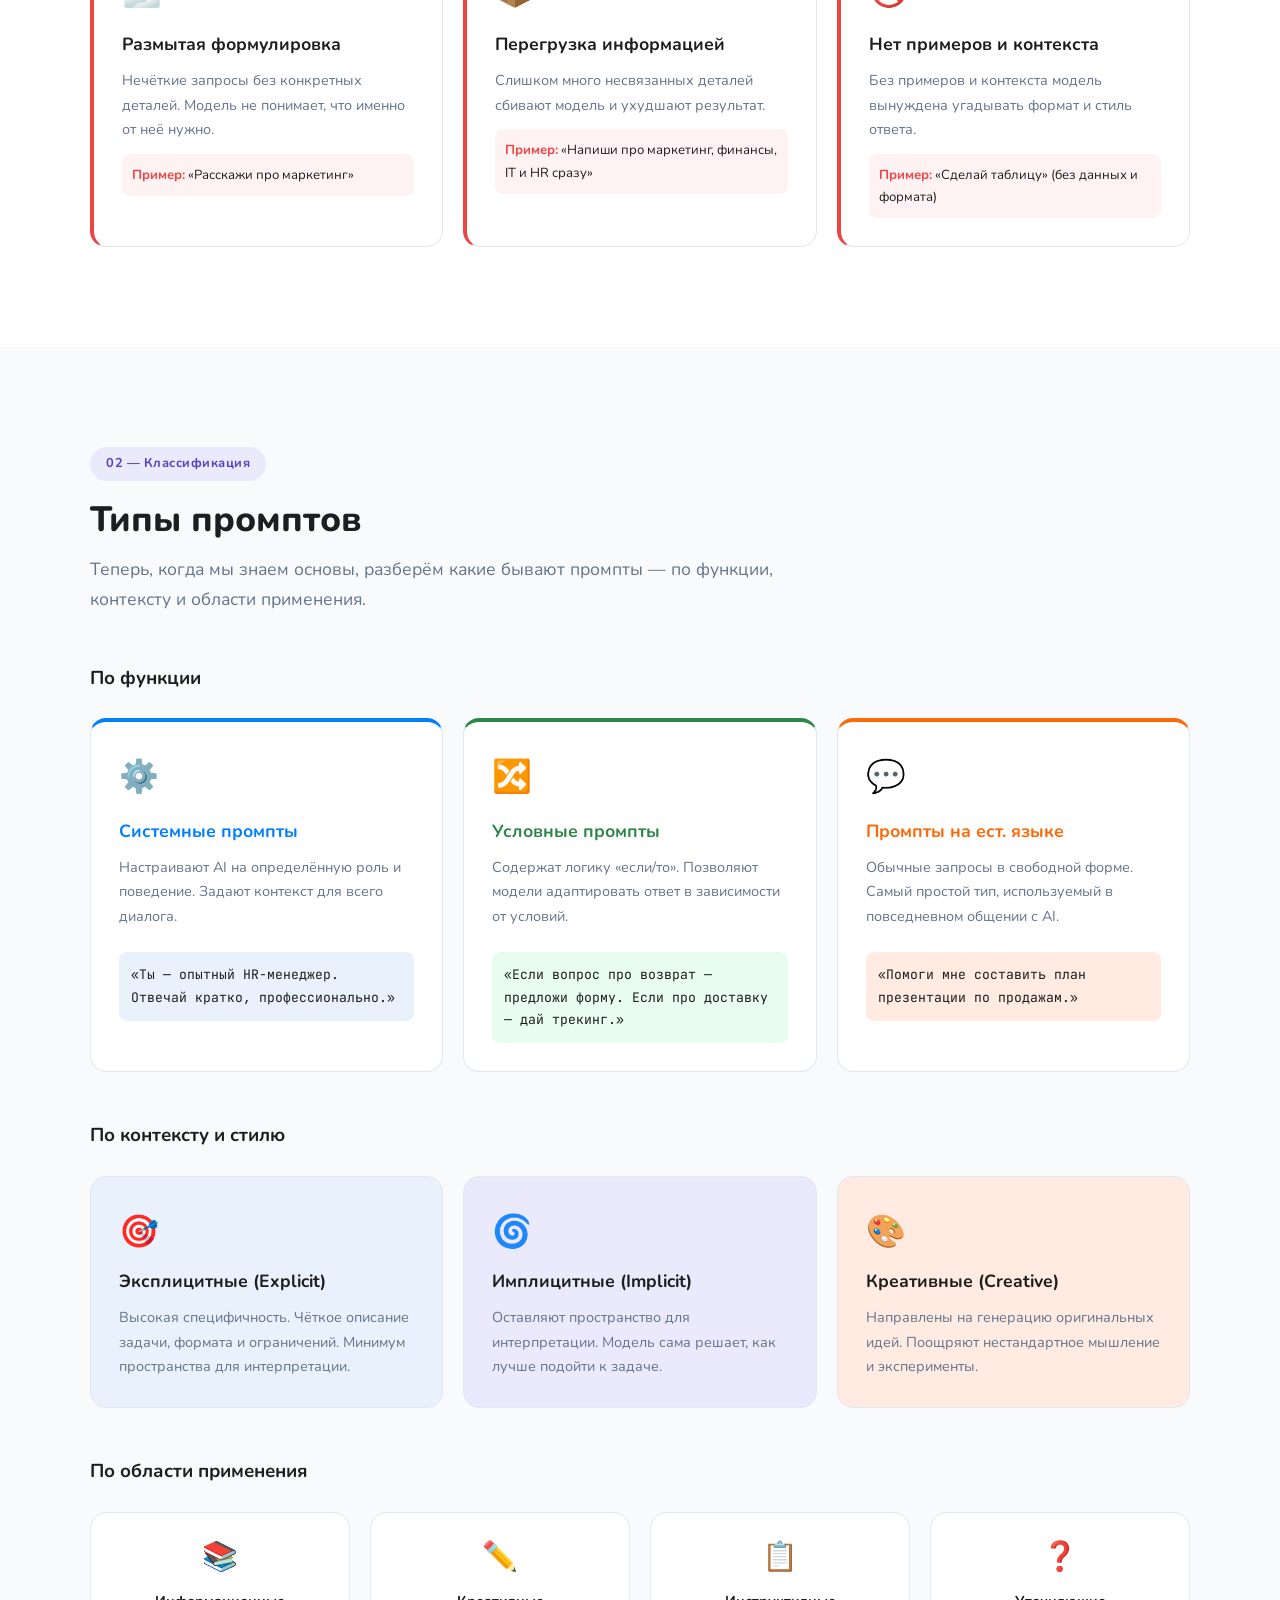
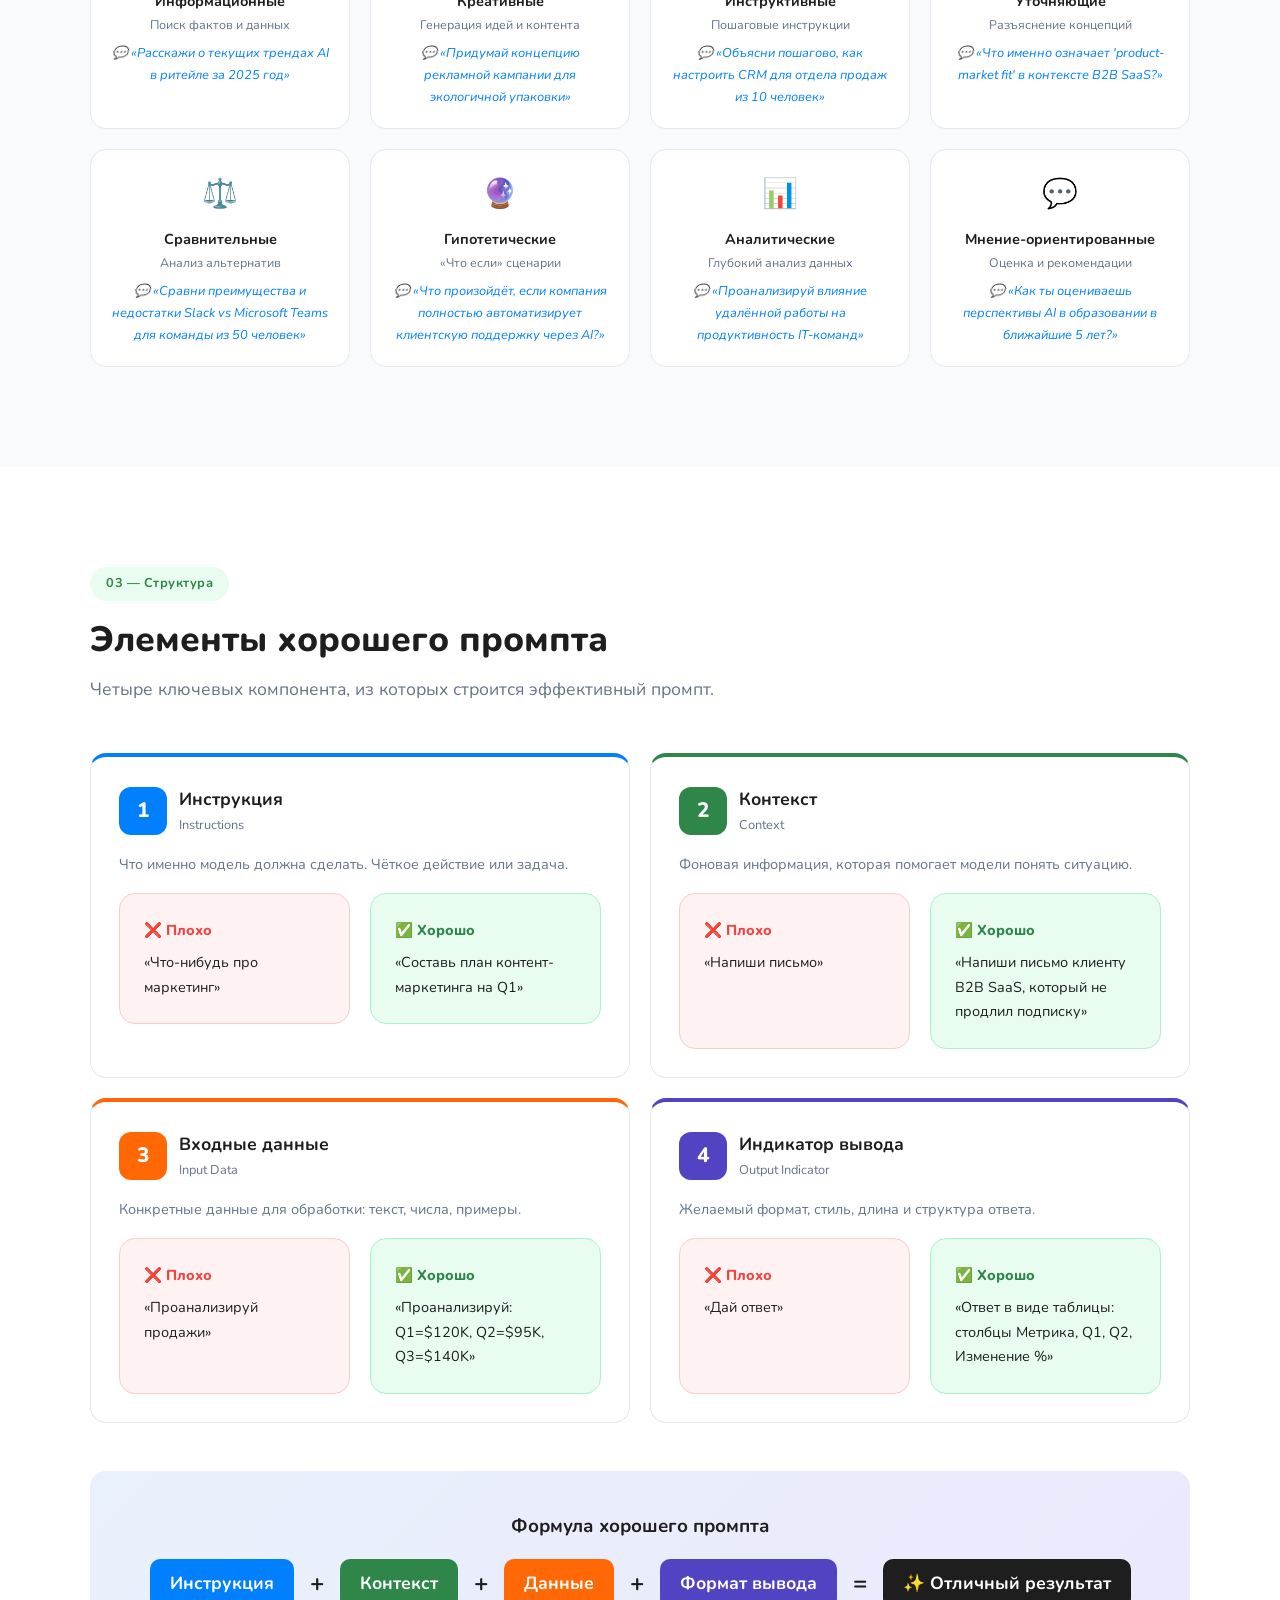
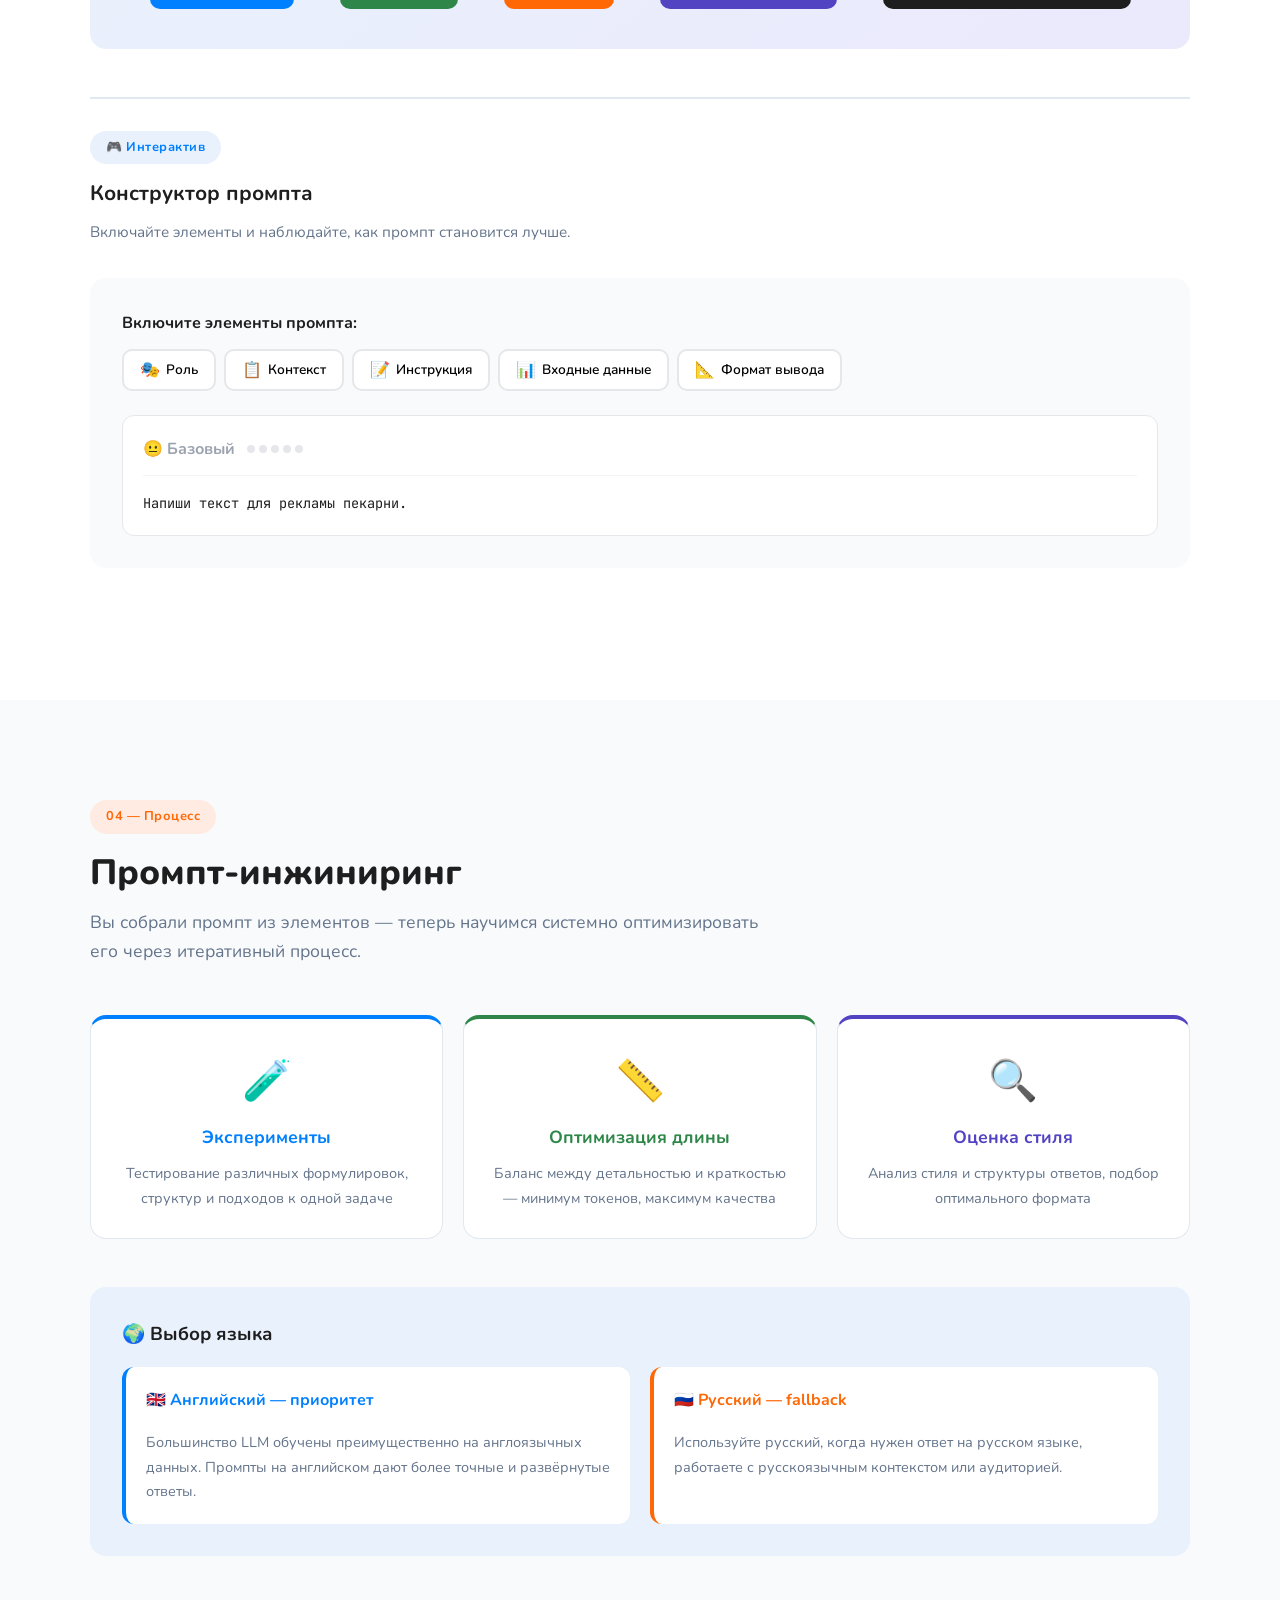
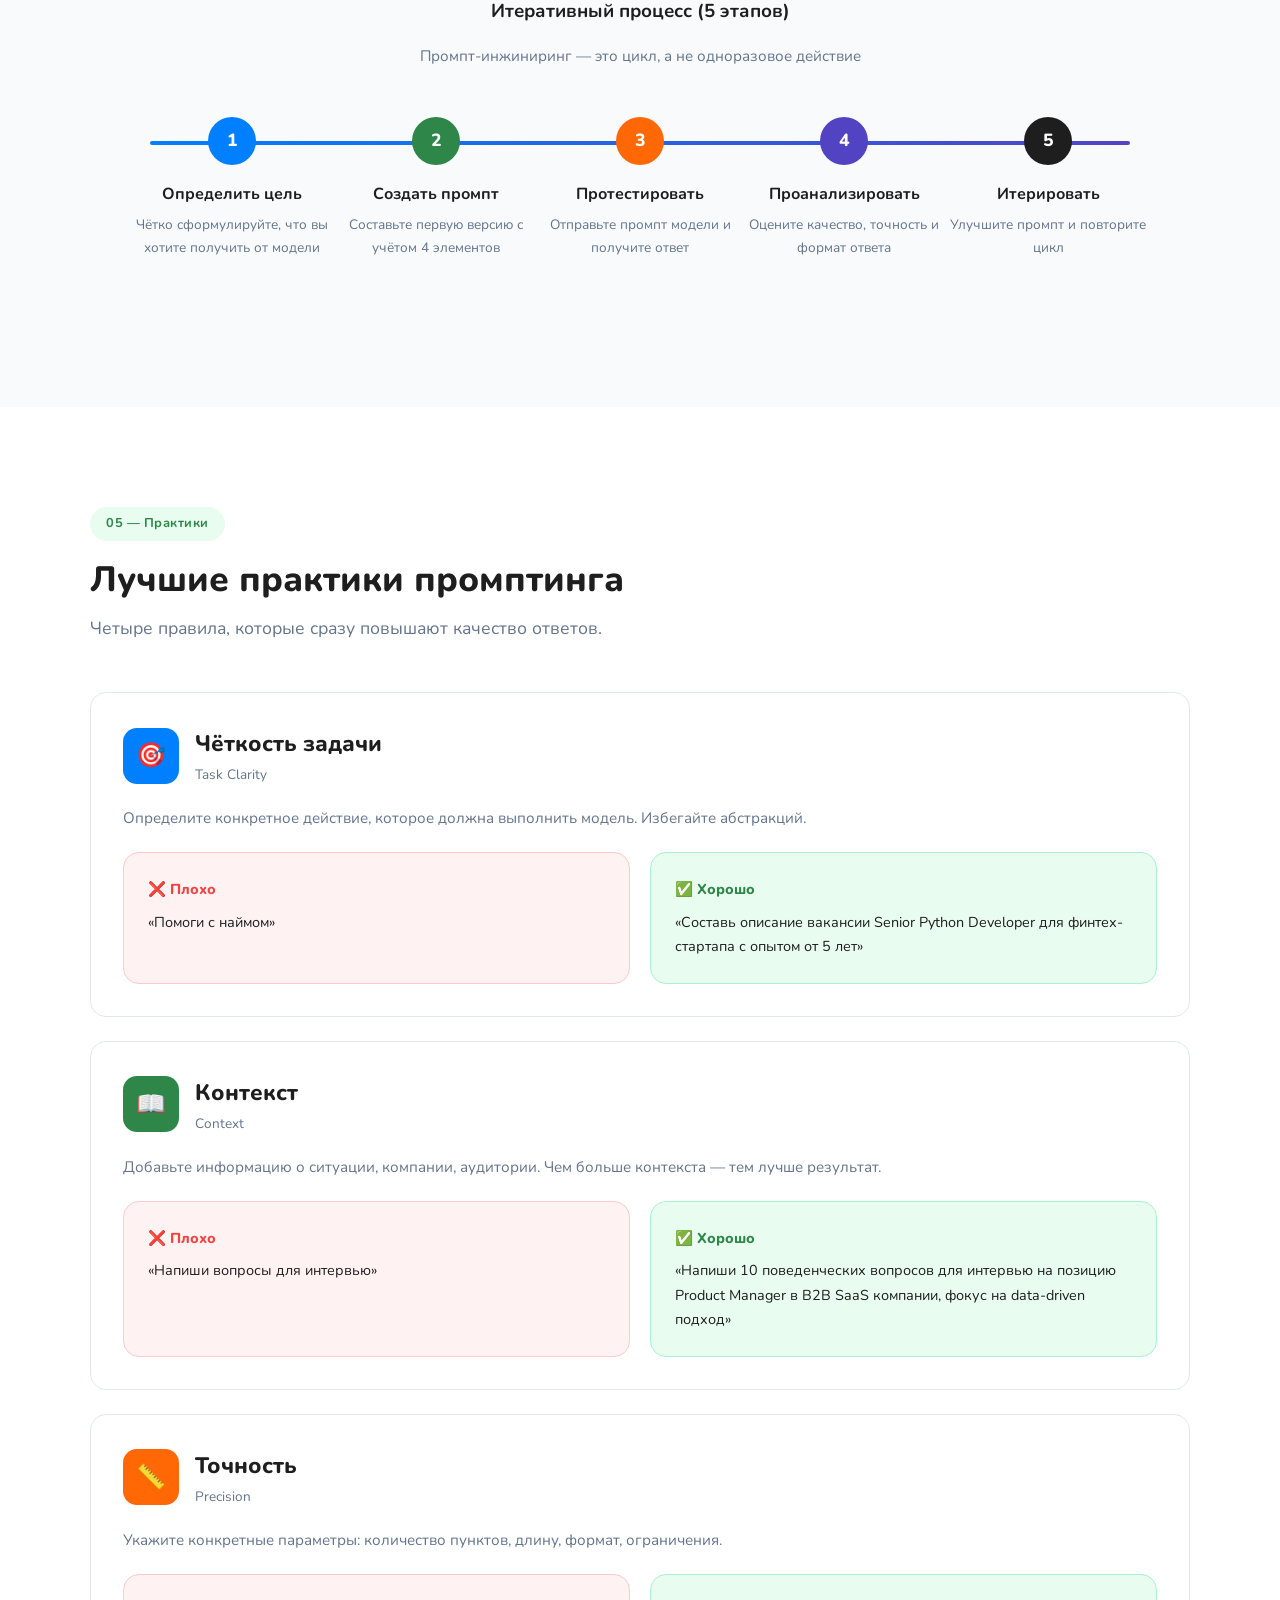
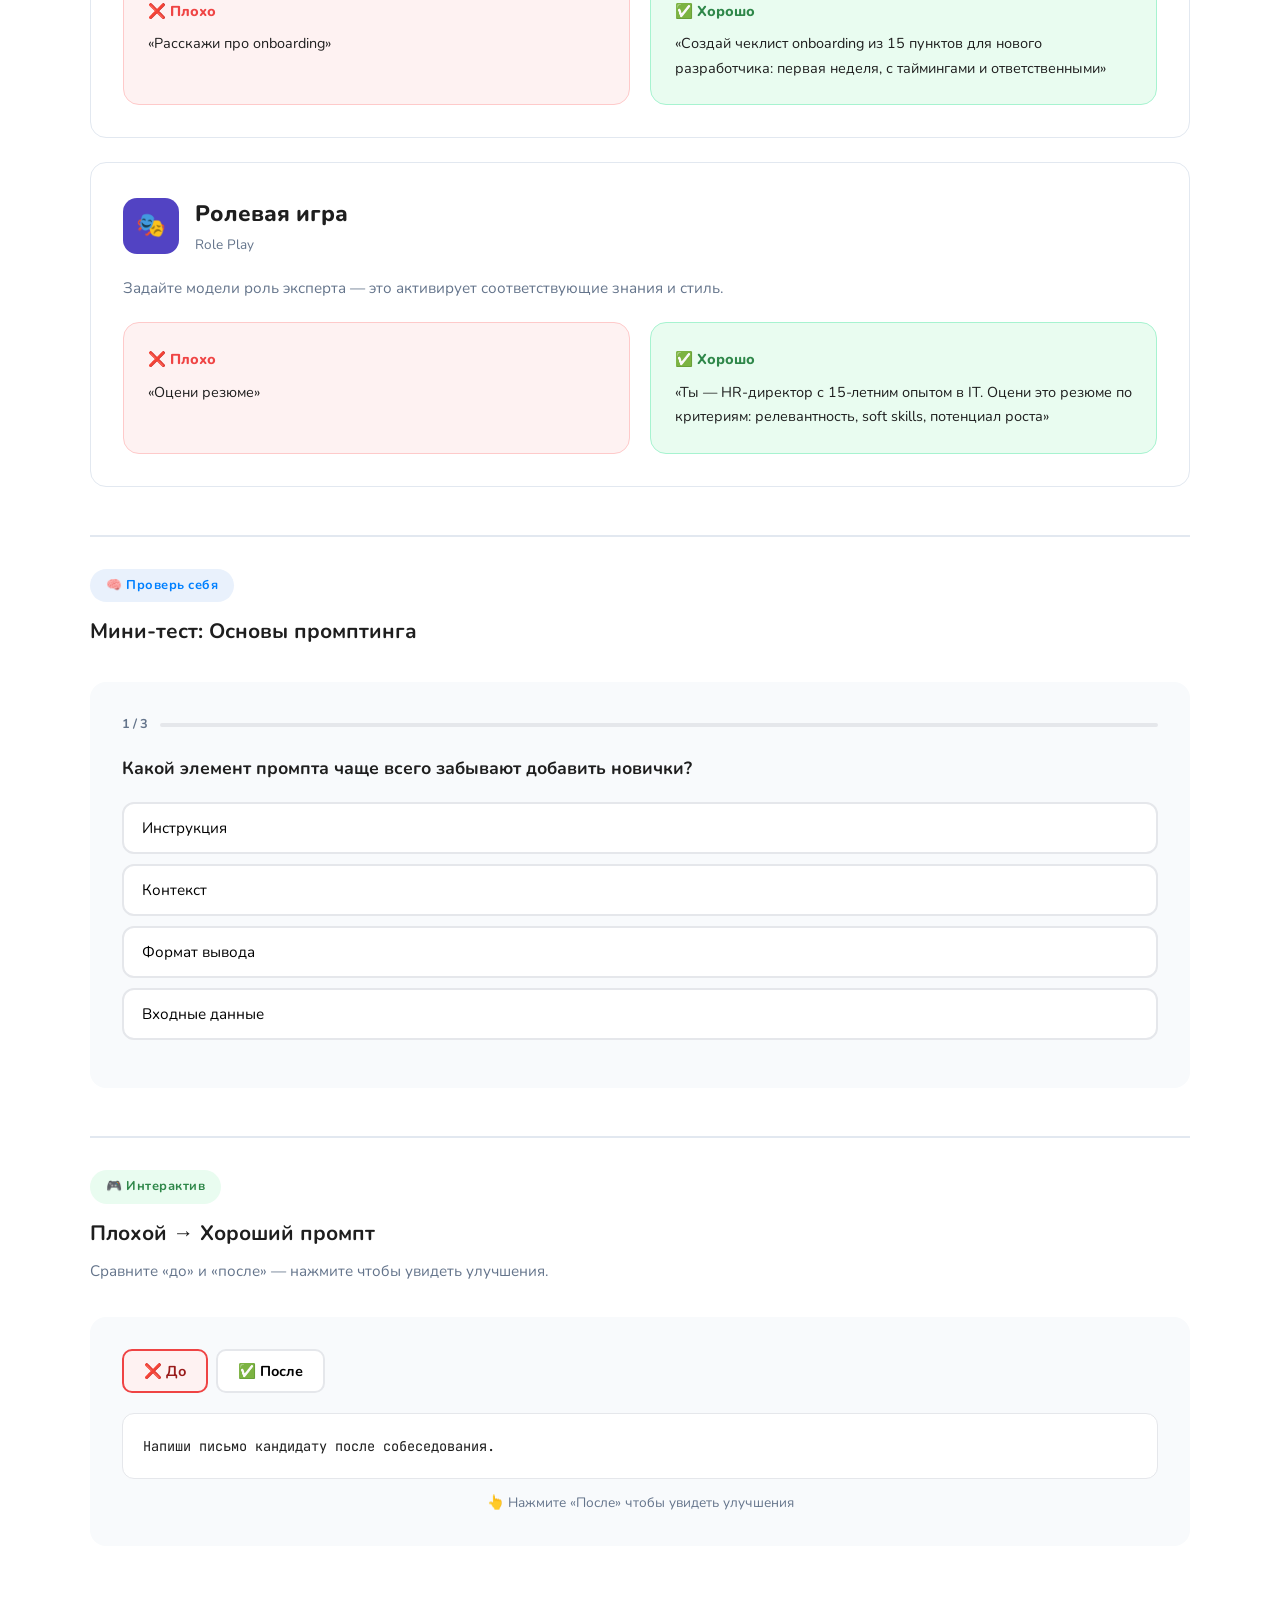
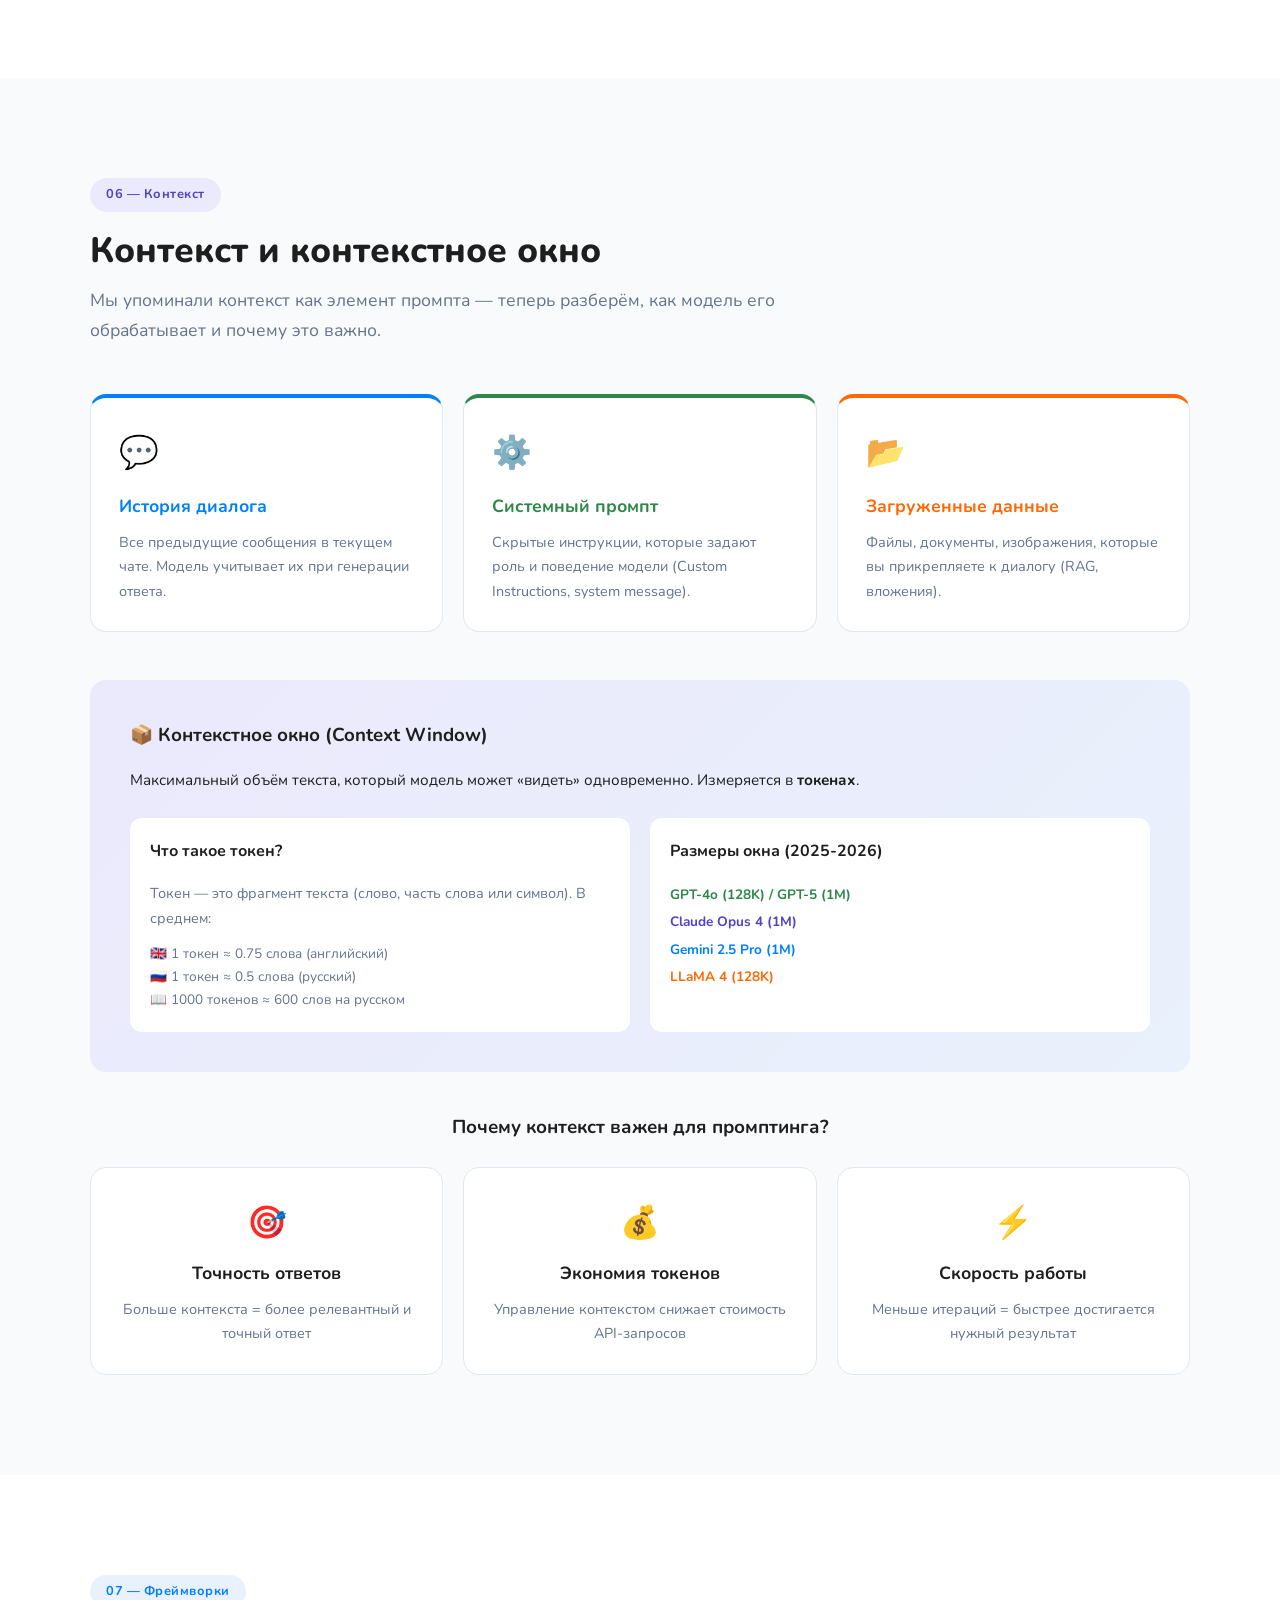
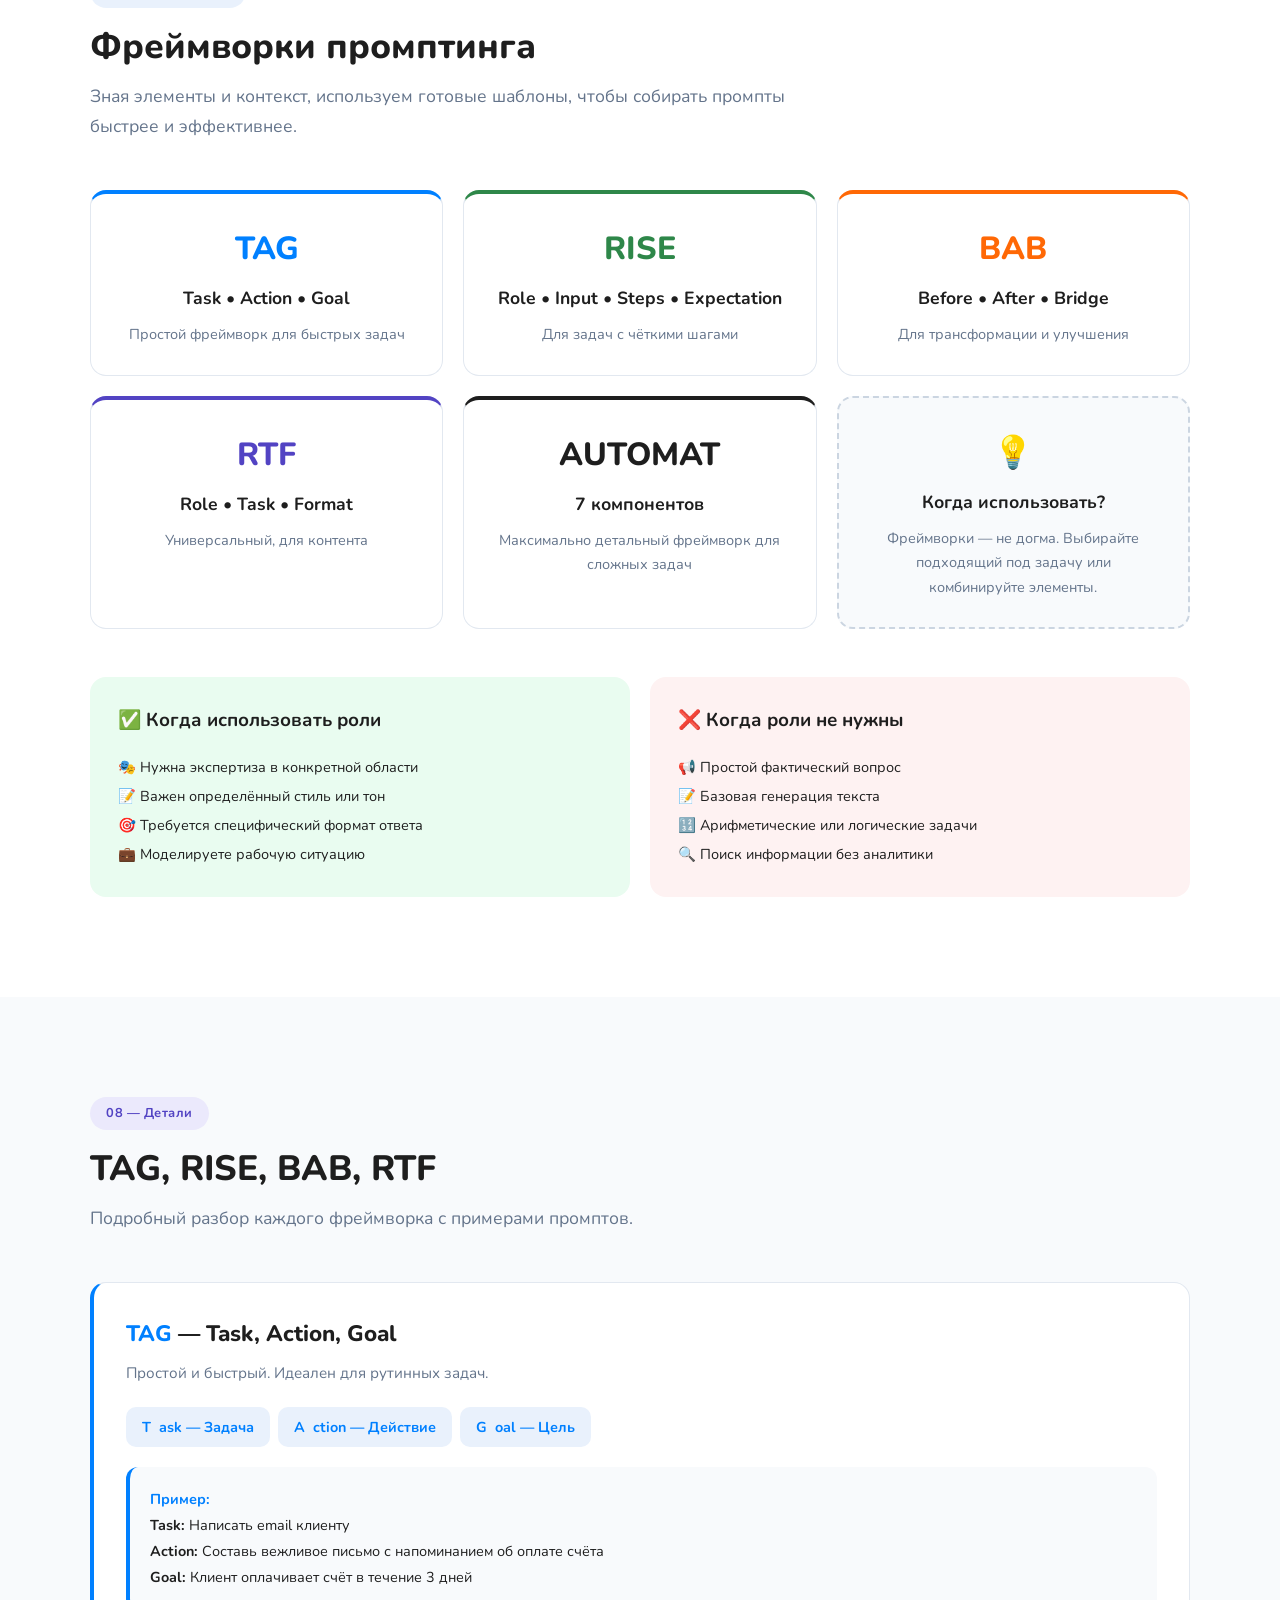
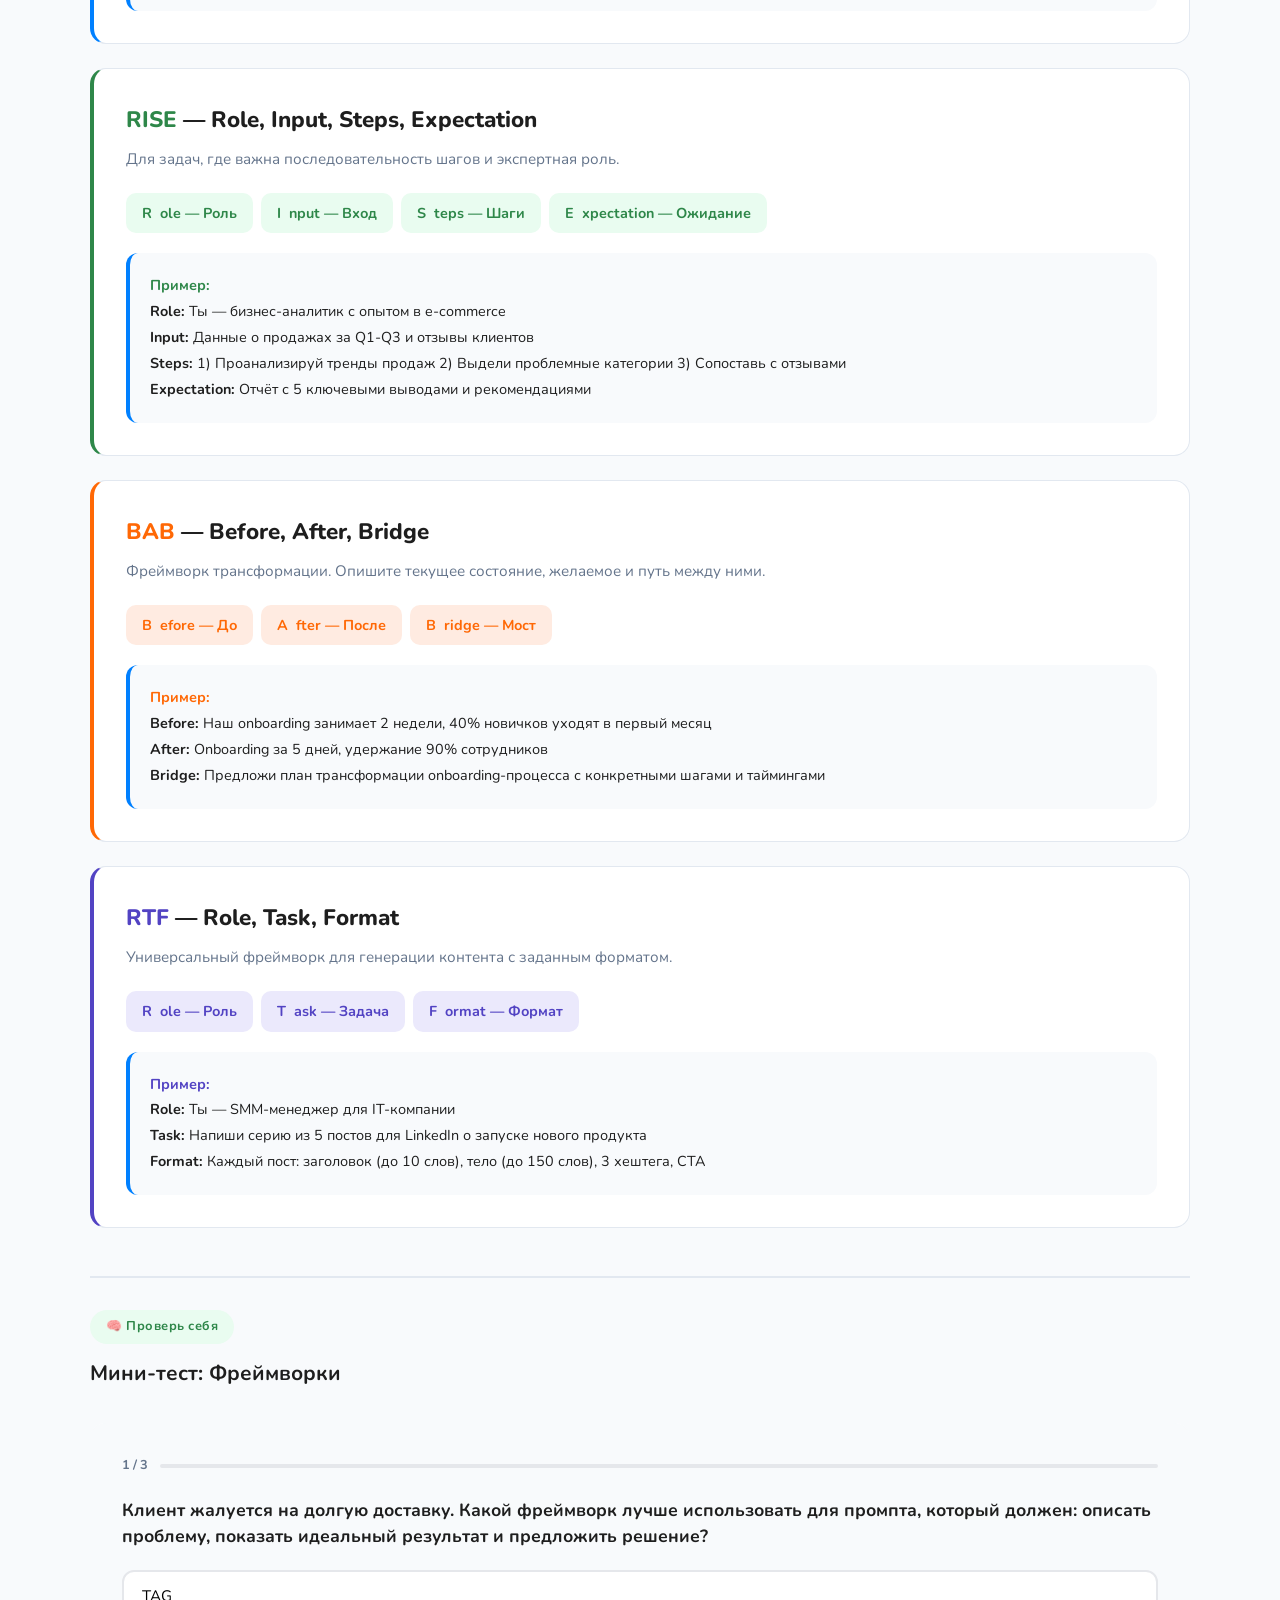
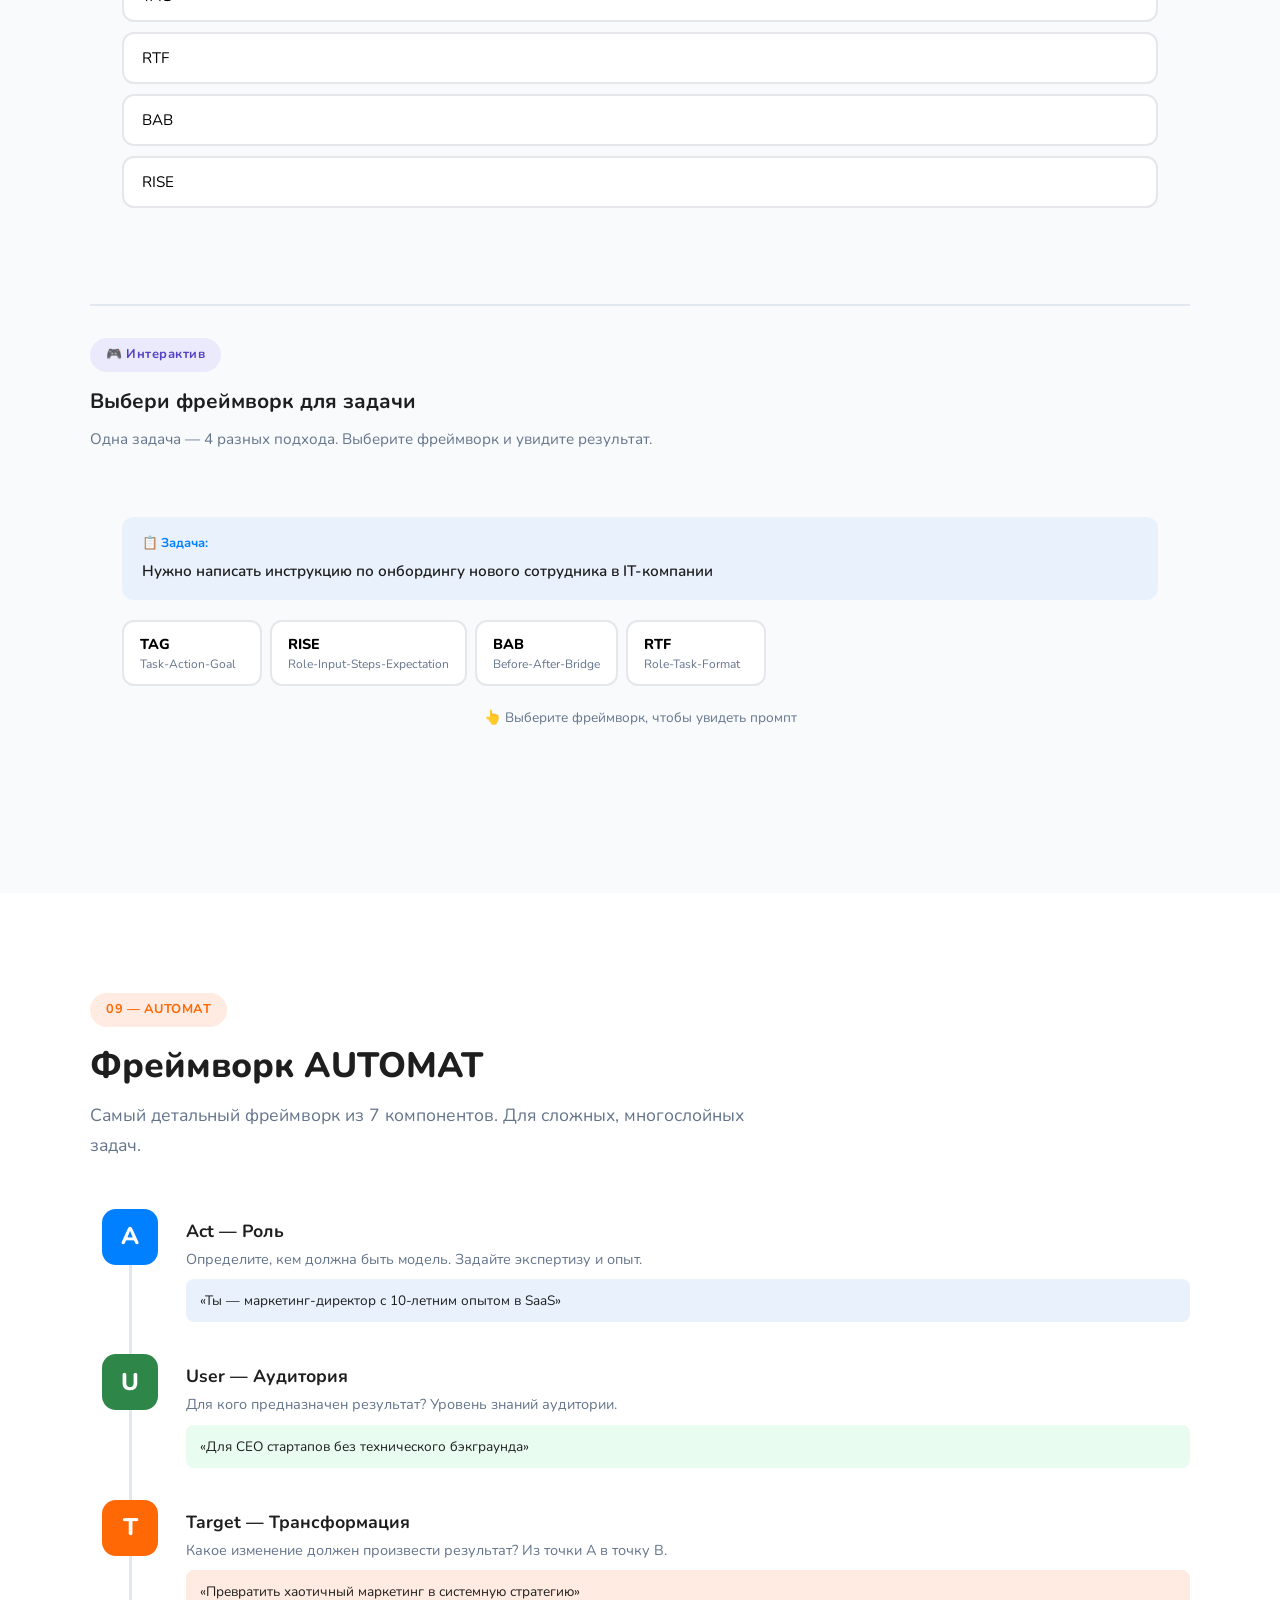
==== commit 4aa6097a: "L1-L3: Deduplicate quizzes across sites and longreads - L1 site: 3 questions replaced with applied s" ====
--- a/docs/lesson-02/index.html
+++ b/docs/lesson-02/index.html
@@ -885,7 +885,7 @@
             <div class="section-badge bg-blue-light text-blue" style="display:inline-block; margin-bottom:12px;">&#x1f9e0; Проверь себя</div>
             <h3 style="font-size:1.3rem; font-weight:700; margin-bottom:16px;">Мини-тест: Основы промптинга</h3>
             <div class="inline-quiz" data-quiz='[
-            {"question": "Какие 4 ключевых элемента хорошего промпта?", "options": ["Текст, картинка, ссылка, эмодзи", "Инструкция, контекст, входные данные, формат вывода", "Роль, задача, время, бюджет", "Вопрос, ответ, комментарий, оценка"], "correct": 1, "explanation": "4 элемента: Инструкция (что делать), Контекст (фон задачи), Входные данные (информация), Формат вывода (как должен выглядеть результат)."},
+            {"question": "Какой элемент промпта чаще всего забывают добавить новички?", "options": ["Инструкция", "Контекст", "Формат вывода", "Входные данные"], "correct": 2, "explanation": "Без указания формата модель сама решает, как оформить ответ — часто не так, как вы хотите."},
             {"question": "Промпт-инжиниринг — это итеративный процесс. Сколько этапов?", "options": ["3 этапа", "5 этапов", "7 этапов", "10 этапов"], "correct": 1, "explanation": "5 этапов: Определить цель → Создать промпт → Протестировать → Проанализировать → Уточнить и повторить."},
             {"question": "На каком языке лучше писать промпты, если есть возможность?", "options": ["Всегда на русском", "На английском", "На любом, разницы нет", "На языке модели"], "correct": 1, "explanation": "Английский предпочтительнее — модели обучены преимущественно на английских текстах и дают более точные результаты."}
         ]'></div>
@@ -1130,7 +1130,7 @@
             <div class="section-badge bg-green-light text-green" style="display:inline-block; margin-bottom:12px;">&#x1f9e0; Проверь себя</div>
             <h3 style="font-size:1.3rem; font-weight:700; margin-bottom:16px;">Мини-тест: Фреймворки</h3>
             <div class="inline-quiz" data-quiz='[
-            {"question": "Фреймворк BAB расшифровывается как:", "options": ["Build-Analyze-Build", "Before-After-Bridge", "Base-Action-Benefit", "Brief-Aim-Benchmark"], "correct": 1, "explanation": "BAB = Before (текущее состояние) → After (желаемое состояние) → Bridge (шаги перехода). Особенно полезен для UX, маркетинга, HR."},
+            {"question": "Клиент жалуется на долгую доставку. Какой фреймворк лучше использовать для промпта, который должен: описать проблему, показать идеальный результат и предложить решение?", "options": ["TAG", "RTF", "BAB", "RISE"], "correct": 2, "explanation": "BAB = Before-After-Bridge: описываем проблему (Before), идеальный результат (After), и мост к нему (Bridge)."},
             {"question": "Когда НЕ нужно указывать роль в промпте?", "options": ["Никогда — роль нужна всегда", "Когда задача тривиальная (перевод, формула, исправление ошибок)", "Когда промпт длинный", "Когда используете ChatGPT"], "correct": 1, "explanation": "Роль можно пропустить для простых задач: перевод текста, вычисление формулы, исправление опечаток — контекста задачи уже достаточно."},
             {"question": "Какой фреймворк лучше всего подходит для описания трансформации (было → стало → как)?", "options": ["TAG", "RISE", "BAB", "RTF"], "correct": 2, "explanation": "BAB = Before (текущее состояние) → After (желаемое состояние) → Bridge (шаги перехода). Идеален для задач, где нужно описать трансформацию."}
         ]'></div>
